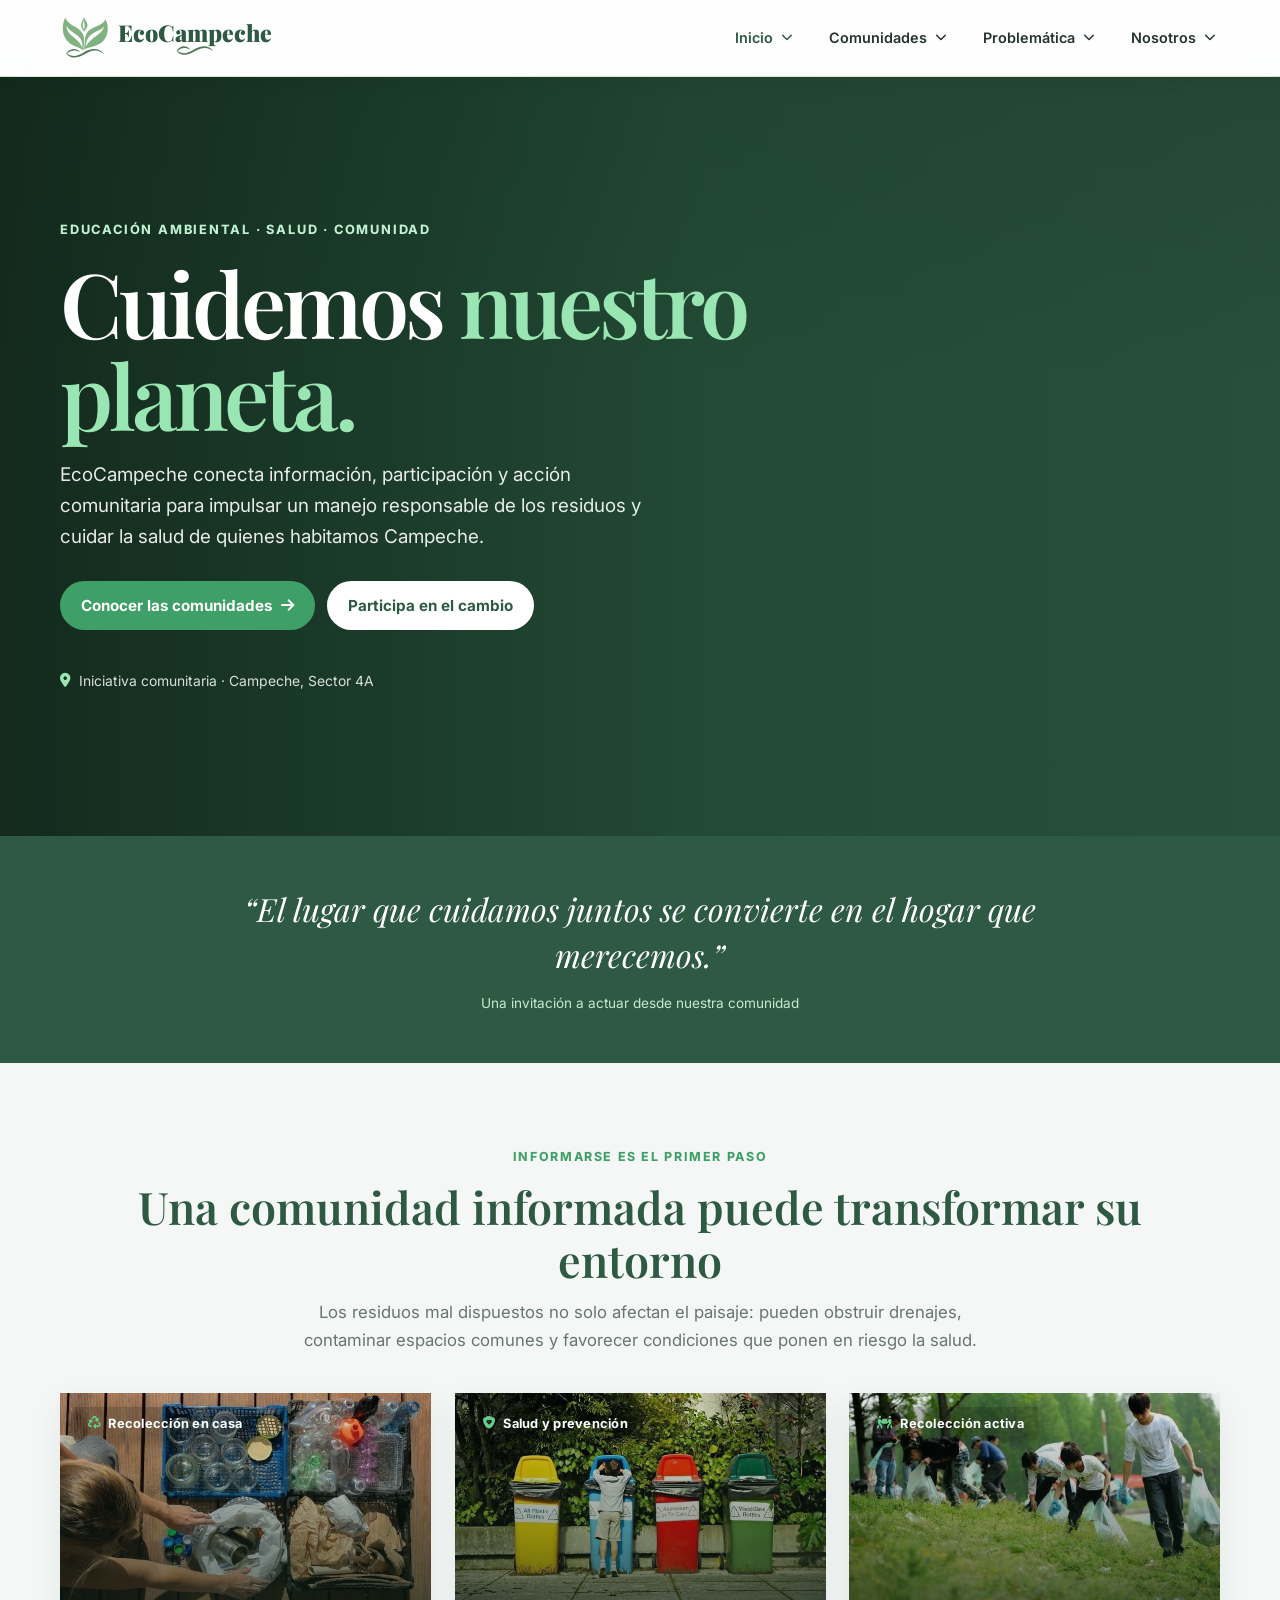
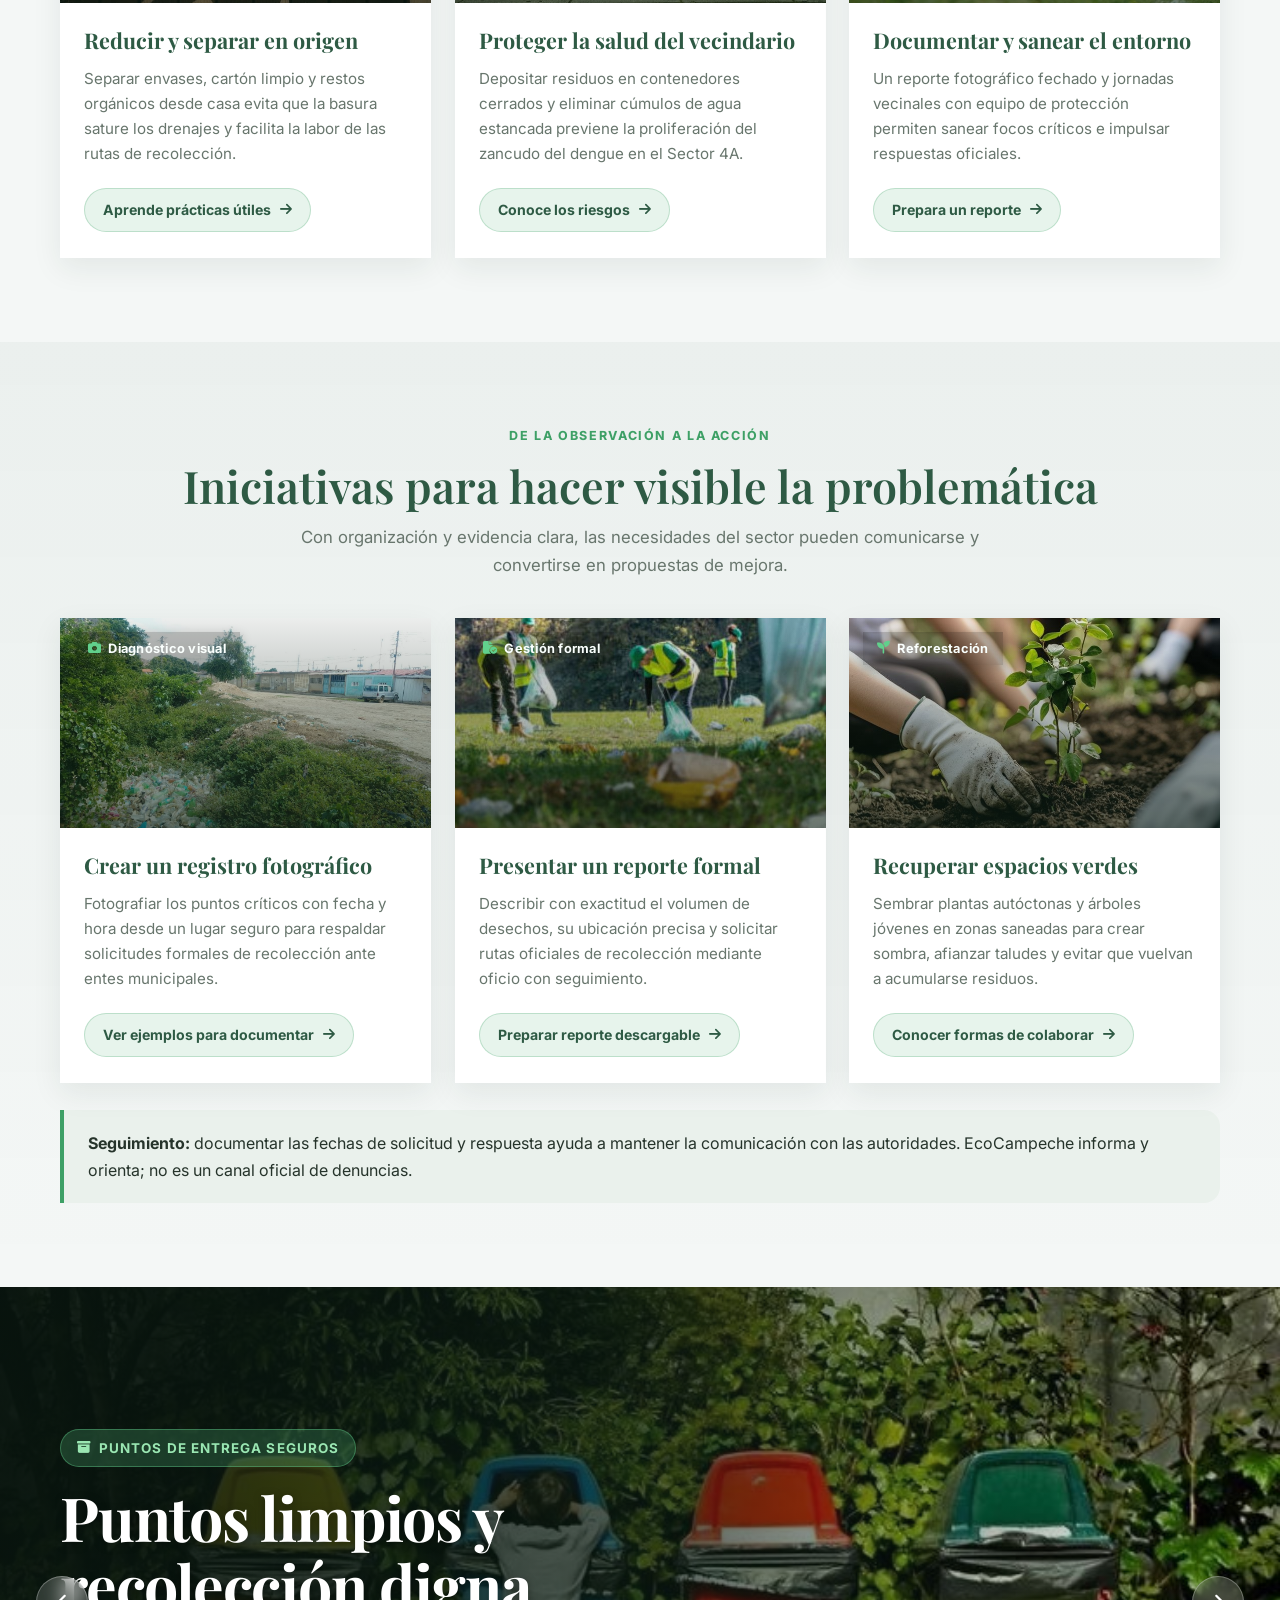
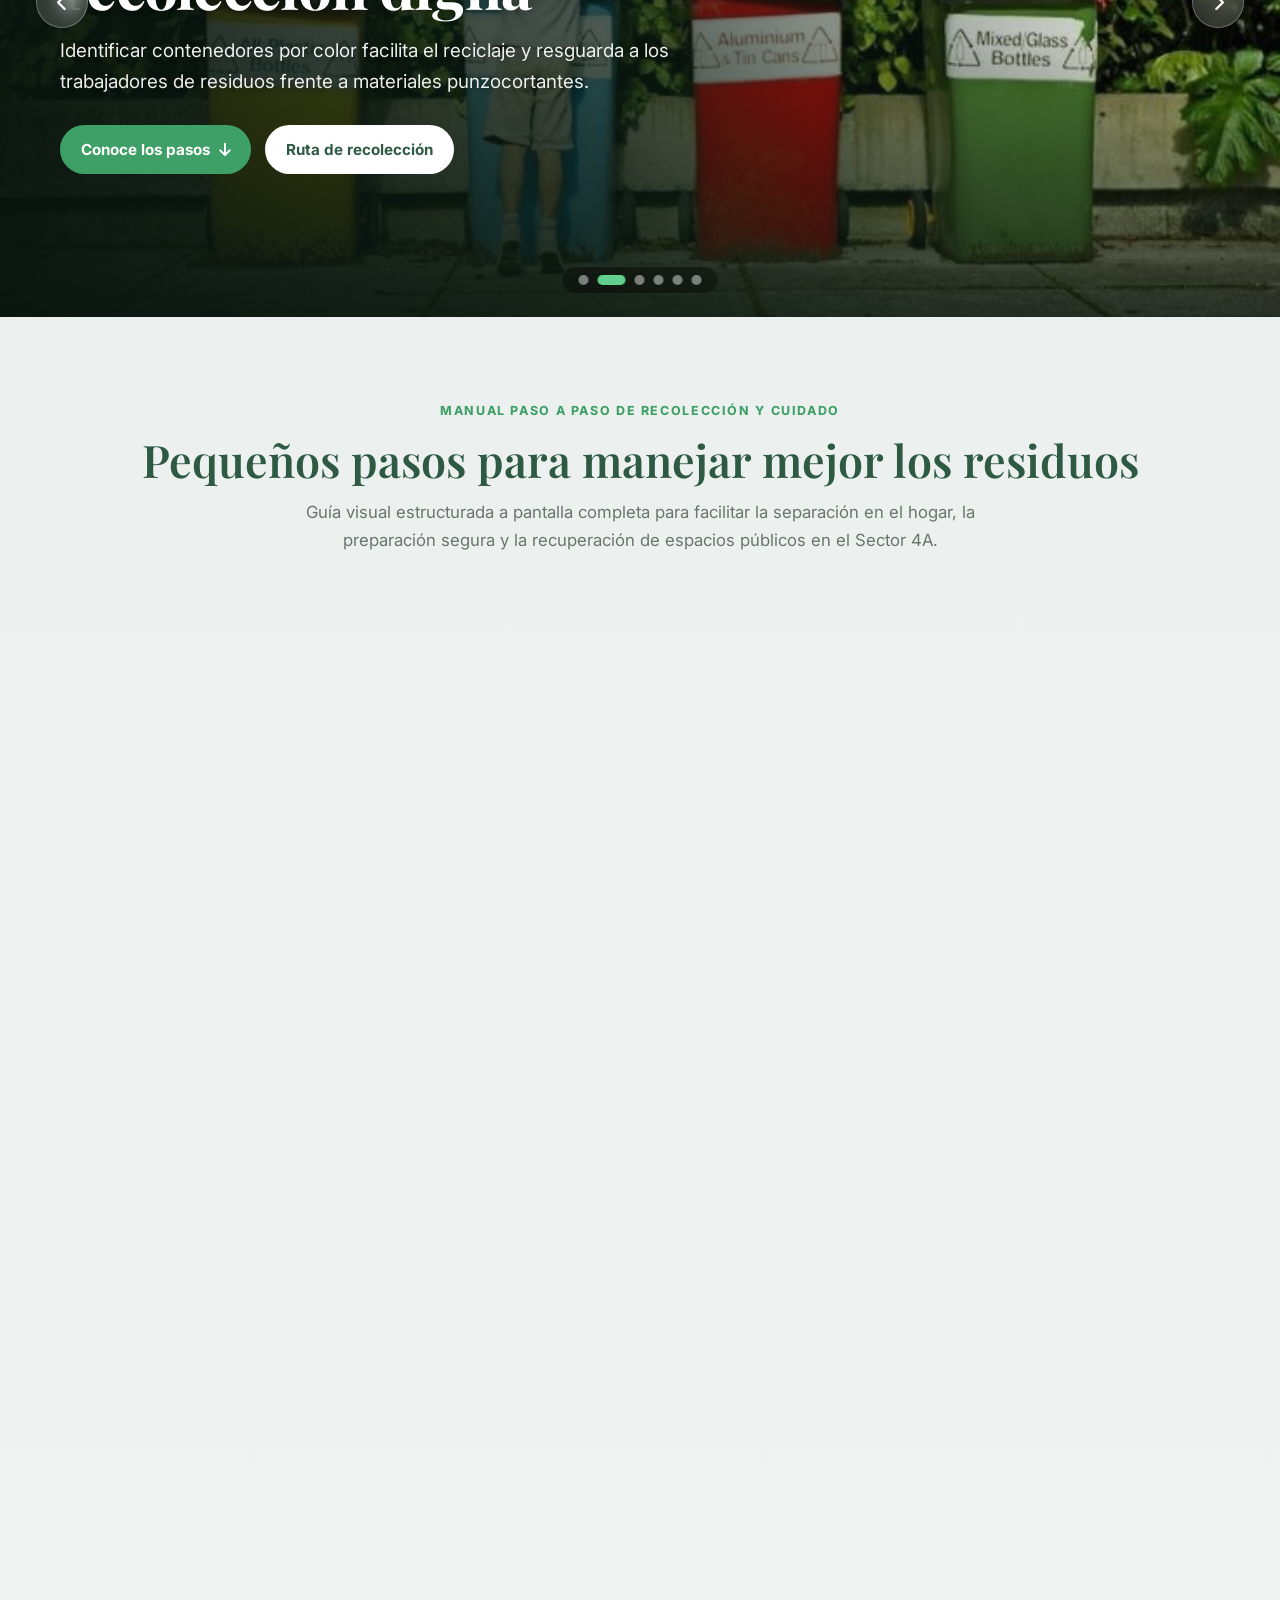
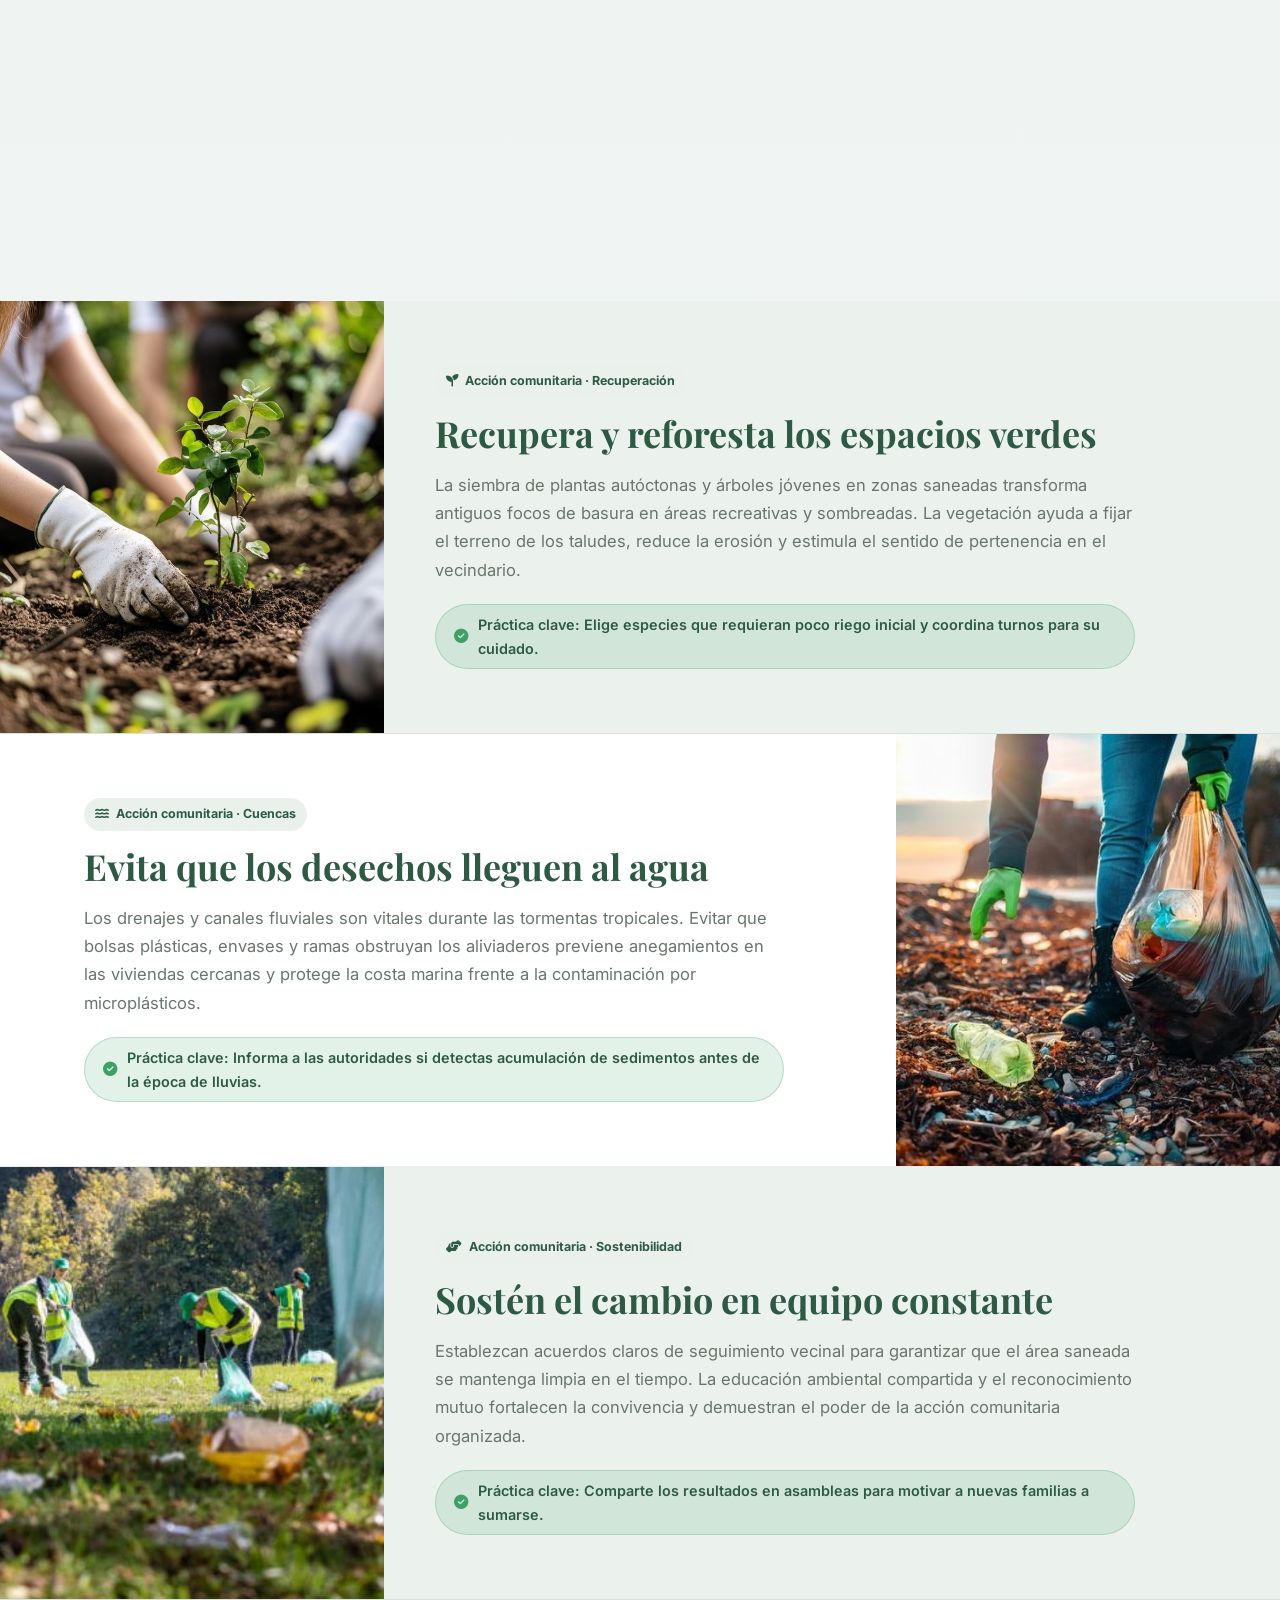
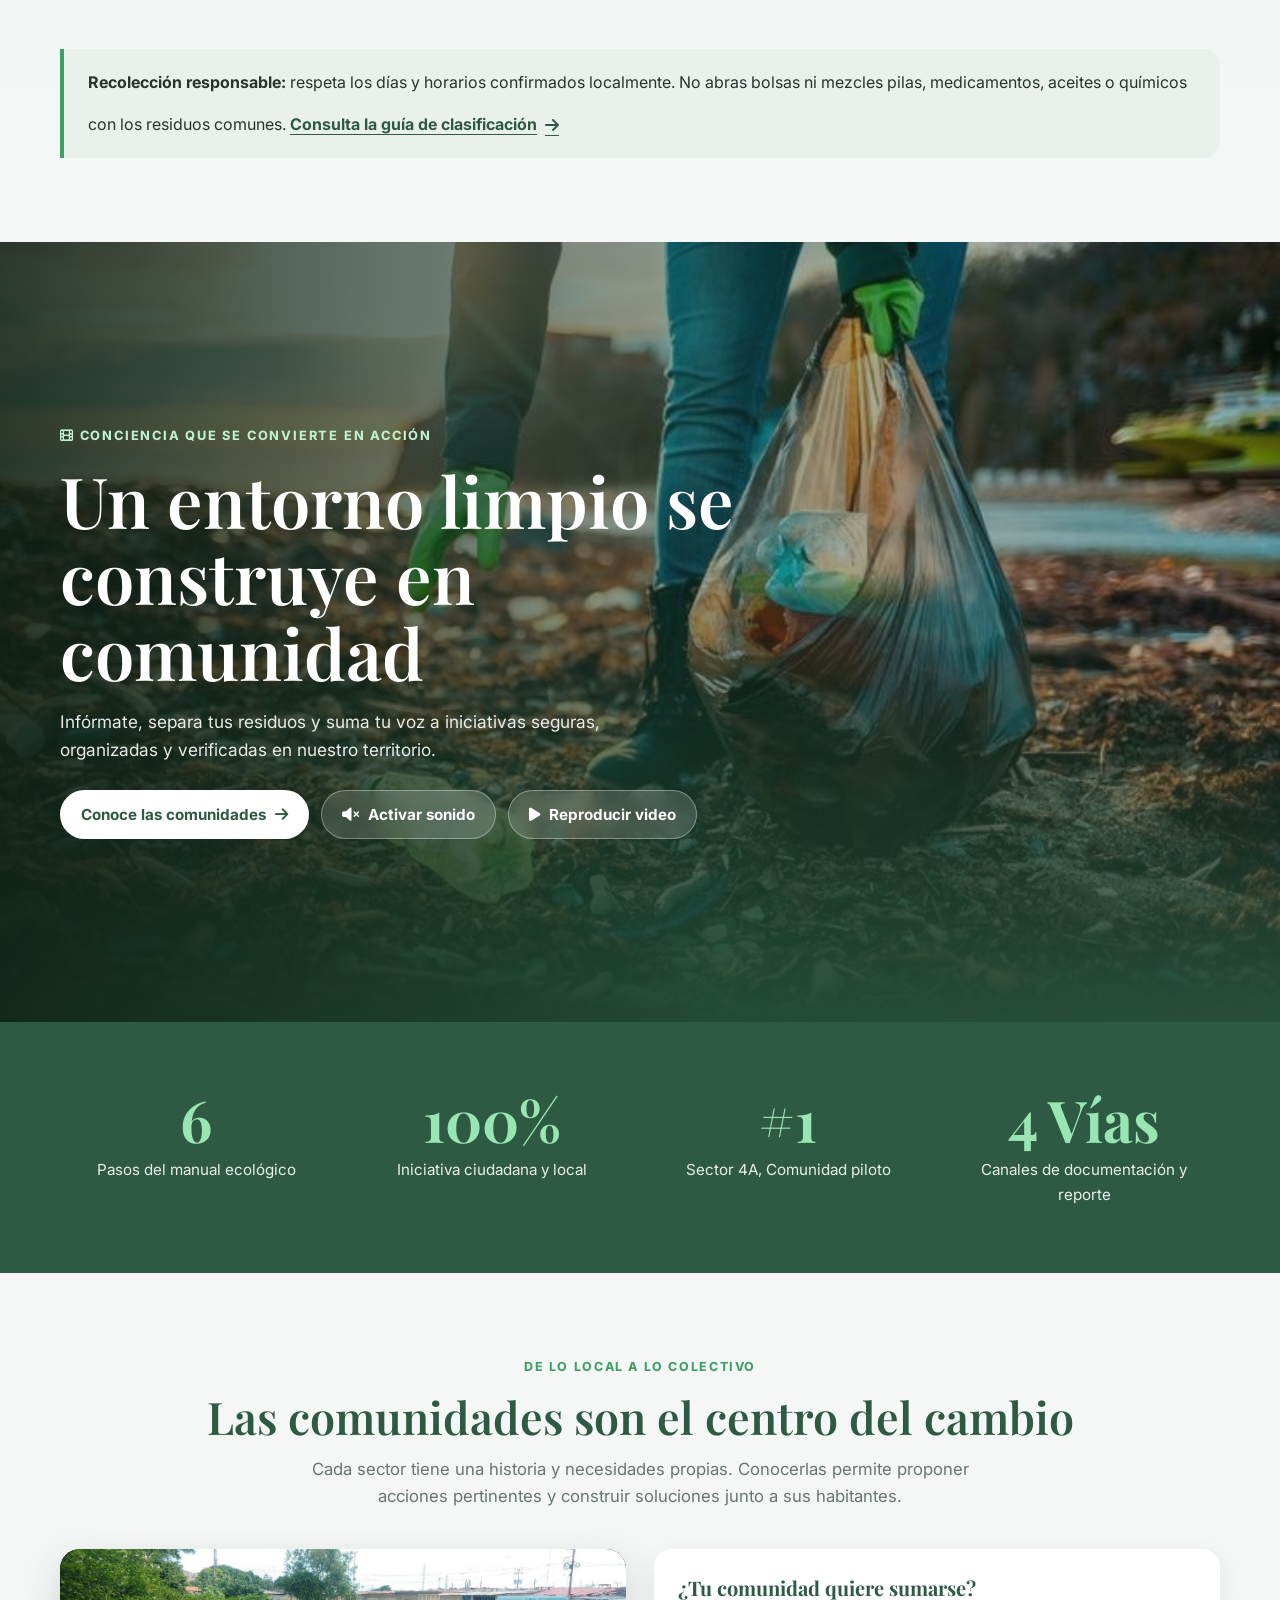
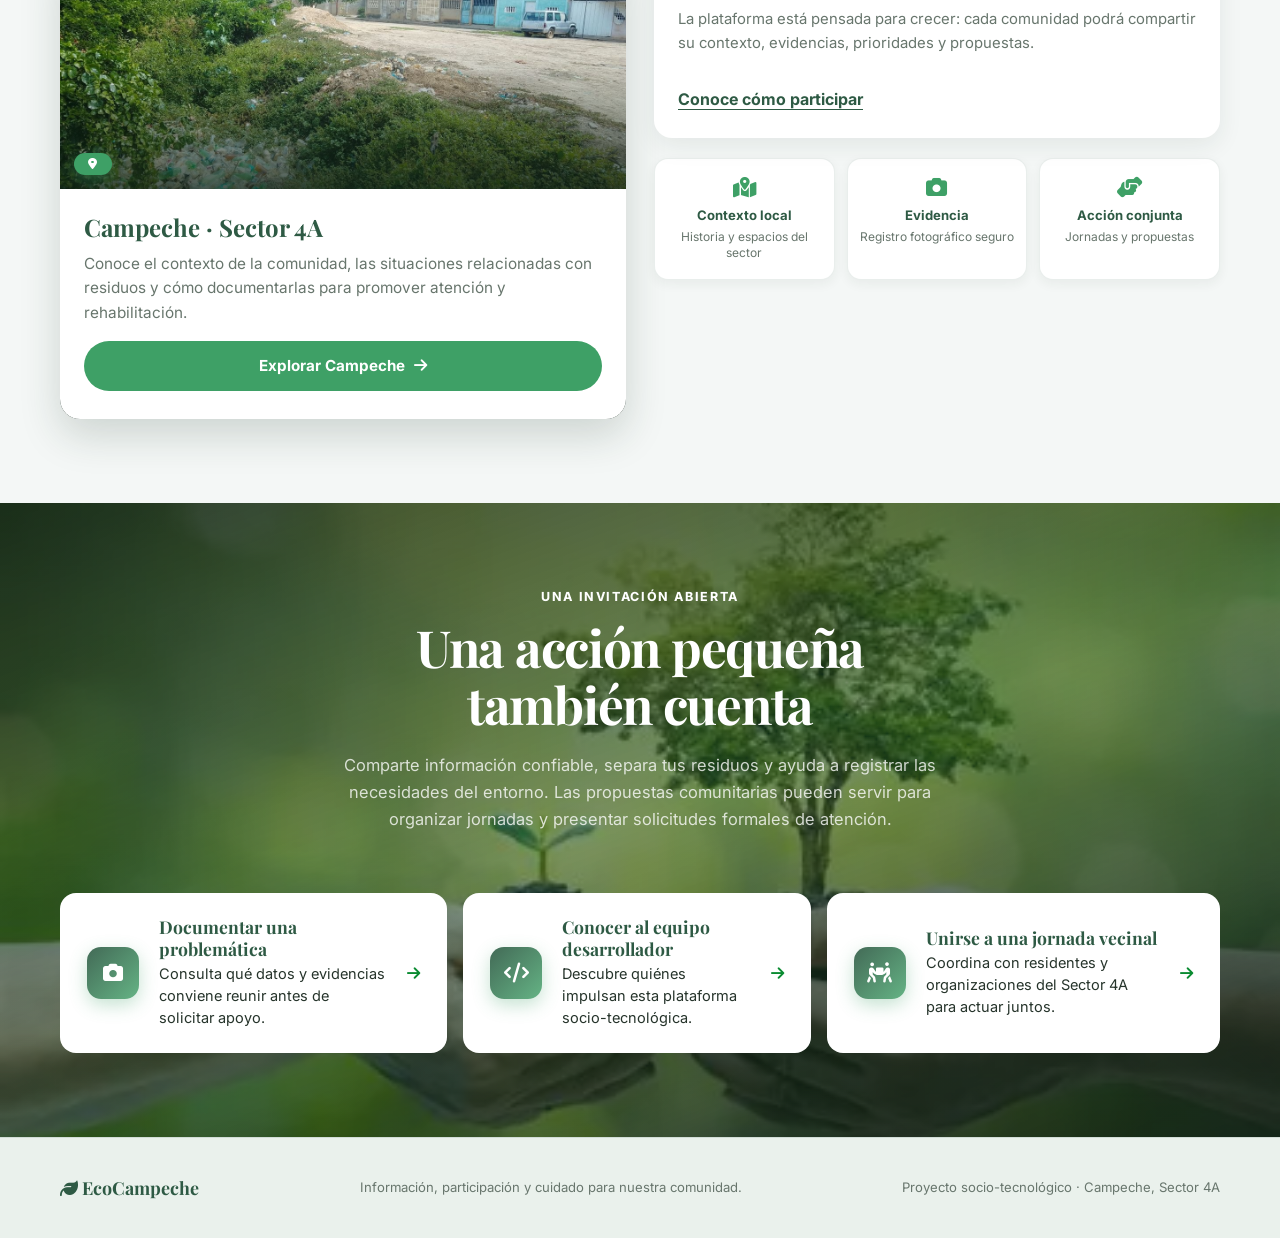
==== index.html @ 15e341aa "Add new stylesheet styles2.css for enhanced styling" ====
<!DOCTYPE html>
<html lang="es">
<head>
    <meta charset="UTF-8">
    <meta name="viewport" content="width=device-width, initial-scale=1.0">
    <meta name="description" content="EcoCampeche informa y moviliza a las comunidades para mejorar el manejo de residuos y proteger la salud pública.">
    <meta name="theme-color" content="#2E5A44">
    <title>EcoCampeche | Información para transformar</title>
    <link rel="icon" href="assets/Logo Fancy.svg" type="image/svg+xml">
    <link rel="preconnect" href="https://fonts.googleapis.com">
    <link rel="preconnect" href="https://fonts.gstatic.com" crossorigin>
    <link href="https://fonts.googleapis.com/css2?family=Inter:wght@300;400;500;600;700&family=Playfair+Display:wght@600;700&display=swap" rel="stylesheet">
    <link rel="stylesheet" href="https://cdnjs.cloudflare.com/ajax/libs/font-awesome/6.5.1/css/all.min.css">
    <link rel="stylesheet" href="styles.css">
    <script src="scripts.js" defer></script>
</head>
<body>

    
    <a class="enlace-saltar" href="#contenido">Saltar al contenido</a>
    <!-- ==================== SECCIÓN CABECERA ==================== -->
    <header class="cabecera">

        <div class="cabecera__contenedor">

            <a href="index.html" class="cabecera__logo"><img src="assets/campeche.svg" alt="" aria-hidden="true"><span>EcoCampeche</span></a>

            <nav class="navegacion" id="menu-principal" aria-label="Navegación principal">
                <ul class="navegacion__lista">
                    <!-- Menú Desplegable: Inicio -->
                    <li class="navegacion__grupo">
                        <details class="navegacion__desplegable activo">
                            <summary>
                                <span>Inicio</span>
                                <i class="fa-solid fa-chevron-down" aria-hidden="true"></i>
                            </summary>
                            <ul class="navegacion__submenu">
                                <li><a class="navegacion__enlace activo" href="index.html" aria-current="page"><i class="fa-solid fa-house" aria-hidden="true"></i> Portada y visión</a></li>
                                <li><a class="navegacion__enlace" href="index.html#proposito"><i class="fa-solid fa-bullseye" aria-hidden="true"></i> Propósito comunitario</a></li>
                                <li><a class="navegacion__enlace" href="index.html#iniciativas"><i class="fa-solid fa-hand-holding-heart" aria-hidden="true"></i> Iniciativas vecinales</a></li>
                                <li><a class="navegacion__enlace" href="index.html#carrusel-ecologia"><i class="fa-solid fa-images" aria-hidden="true"></i> Galería inmersiva</a></li>
                                <li><a class="navegacion__enlace" href="index.html#manual-recoleccion"><i class="fa-solid fa-list-check" aria-hidden="true"></i> Manual de recolección</a></li>
                                <li><a class="navegacion__enlace" href="index.html#video-comunitario"><i class="fa-solid fa-circle-play" aria-hidden="true"></i> Video de acción en comunidad</a></li>
                                <li><a class="navegacion__enlace" href="index.html#participa"><i class="fa-solid fa-users" aria-hidden="true"></i> Participa en el cambio</a></li>
                            </ul>
                        </details>
                    </li>

                    <!-- Menú Desplegable: Comunidades -->
                    <li class="navegacion__grupo">
                        <details class="navegacion__desplegable">
                            <summary>
                                <span>Comunidades</span>
                                <i class="fa-solid fa-chevron-down" aria-hidden="true"></i>
                            </summary>
                            <ul class="navegacion__submenu">
                                <li><a class="navegacion__enlace" href="comunidades.html"><i class="fa-solid fa-map-location-dot" aria-hidden="true"></i> Red de comunidades</a></li>
                                <li><a class="navegacion__enlace" href="campeche.html"><i class="fa-solid fa-location-dot" aria-hidden="true"></i> Campeche (Sector 4A)</a></li>
                                <li><a class="navegacion__enlace" href="campeche.html#ruta"><i class="fa-solid fa-route" aria-hidden="true"></i> Ruta comunitaria</a></li>
                                <li><a class="navegacion__enlace" href="campeche.html#titulo-galeria"><i class="fa-solid fa-camera-retro" aria-hidden="true"></i> Registro de evidencias</a></li>
                                <li><a class="navegacion__enlace" href="direcciones.html"><i class="fa-solid fa-compass" aria-hidden="true"></i> Ubicación y mapa</a></li>
                            </ul>
                        </details>
                    </li>

                    <!-- Menú Desplegable: Problemática -->
                    <li class="navegacion__grupo">
                        <details class="navegacion__desplegable">
                            <summary>
                                <span>Problemática</span>
                                <i class="fa-solid fa-chevron-down" aria-hidden="true"></i>
                            </summary>
                            <ul class="navegacion__submenu">
                                <li><a class="navegacion__enlace" href="problematica.html"><i class="fa-solid fa-triangle-exclamation" aria-hidden="true"></i> Diagnóstico general</a></li>
                                <li><a class="navegacion__enlace" href="problematica.html#prevencion"><i class="fa-solid fa-recycle" aria-hidden="true"></i> Clasificación de residuos</a></li>
                                <li><a class="navegacion__enlace" href="problematica.html#salud"><i class="fa-solid fa-heart-pulse" aria-hidden="true"></i> Salud y prevención</a></li>
                                <li><a class="navegacion__enlace" href="problematica.html#visibilizar"><i class="fa-solid fa-file-signature" aria-hidden="true"></i> Preparar un reporte</a></li>
                                <li><a class="navegacion__enlace" href="problematica.html#entes"><i class="fa-solid fa-building-columns" aria-hidden="true"></i> Entes competentes</a></li>
                            </ul>
                        </details>
                    </li>

                    <!-- Menú Desplegable: Desarrolladores / Nosotros -->
                    <li class="navegacion__grupo">
                        <details class="navegacion__desplegable">
                            <summary>
                                <span>Nosotros</span>
                                <i class="fa-solid fa-chevron-down" aria-hidden="true"></i>
                            </summary>
                            <ul class="navegacion__submenu">
                                <li><a class="navegacion__enlace" href="nosotros.html"><i class="fa-solid fa-laptop-code" aria-hidden="true"></i> Desarrolladores</a></li>
                                <li><a class="navegacion__enlace" href="nosotros.html#metas"><i class="fa-solid fa-bullseye" aria-hidden="true"></i> Propósito del proyecto</a></li>
                                <li><a class="navegacion__enlace" href="contacto.html"><i class="fa-solid fa-envelope" aria-hidden="true"></i> Contacto y colaboración</a></li>
                            </ul>
                        </details>
                    </li>
                </ul>
            </nav>
            <button class="cabecera__alternar" id="alternar-menu" type="button" aria-label="Abrir menú" aria-expanded="false" aria-controls="menu-principal">
                <i class="fa-solid fa-bars" aria-hidden="true"></i>
            </button>
        </div>
    </header>

    <main id="contenido">


        <!-- ==================== SECCIÓN INICIO ==================== -->



        <section class="portada" aria-labelledby="titulo-portada">

            <video class="portada__video" autoplay muted loop playsinline aria-hidden="true">
                <source src="videos/Video Hero.mp4" type="video/mp4">
            </video>

            <div class="portada__capa" aria-hidden="true"></div>

            <div class="contenedor">
                <div class="portada__contenido">
                    <p class="portada__antetitulo">Educación ambiental · Salud · Comunidad</p>
                    <h1 class="portada__titulo" id="titulo-portada">Cuidemos <span>nuestro planeta.</span></h1>
                    <p class="portada__subtitulo">EcoCampeche conecta información, participación y acción comunitaria para impulsar un manejo responsable de los residuos y cuidar la salud de quienes habitamos Campeche.</p>
                    <div class="portada__acciones">
                        <a class="boton boton--principal" href="comunidades.html">Conocer las comunidades <i class="fa-solid fa-arrow-right" aria-hidden="true"></i></a>
                        <a class="boton boton--claro" href="#participa">Participa en el cambio</a>
                    </div>
                    <p class="portada__nota"><i class="fa-solid fa-location-dot" aria-hidden="true"></i> Iniciativa comunitaria · Campeche, Sector 4A</p>
                </div>

            </div>
        </section>

        <!-- ==================== SECCIÓN REFLEXIVA ==================== -->
        <section class="reflexion" aria-label="Reflexión">
            <div class="contenedor">
                <blockquote class="reflexion__frase">
                    “El lugar que cuidamos juntos se convierte en el hogar que merecemos.”
                    <cite class="reflexion__atribucion">Una invitación a actuar desde nuestra comunidad</cite>
                </blockquote>
            </div>
        </section>

        <!-- ==================== SECCIÓN INFORMACIÓN ==================== -->
        <section class="seccion" id="proposito" aria-labelledby="titulo-proposito" data-animar="deslizar-arriba">
            <div class="contenedor">
                <p class="antetitulo">Informarse es el primer paso</p>
                <h2 class="seccion__titulo" id="titulo-proposito">Una comunidad informada puede transformar su entorno</h2>
                <p class="seccion__subtitulo">Los residuos mal dispuestos no solo afectan el paisaje: pueden obstruir drenajes, contaminar espacios comunes y favorecer condiciones que ponen en riesgo la salud.</p>

                <div class="rejilla rejilla--3-columnas">
                    <!-- Tarjeta Ecológica 1: Separación y Recolección en Casa -->
                    <article class="tarjeta-ecologica" data-animar="deslizar-arriba">
                        <div class="tarjeta-ecologica__multimedia">
                            <img class="tarjeta-ecologica__foto" src="assets/ecologia/photo_1_2026-11-04_13-33-26.jpg" alt="Persona clasificando botellas, latas y residuos en recipientes limpios" loading="lazy">
                            <div class="tarjeta-ecologica__degradado" aria-hidden="true"></div>
                            <span class="tarjeta-ecologica__etiqueta"><i class="fa-solid fa-recycle" aria-hidden="true"></i> Recolección en casa</span>
                        </div>
                        <div class="tarjeta-ecologica__contenido">
                            <h3 class="tarjeta-ecologica__titulo">Reducir y separar en origen</h3>
                            <p class="tarjeta-ecologica__texto">Separar envases, cartón limpio y restos orgánicos desde casa evita que la basura sature los drenajes y facilita la labor de las rutas de recolección.</p>
                            <a class="tarjeta-ecologica__enlace" href="problematica.html#prevencion"><span>Aprende prácticas útiles</span> <i class="fa-solid fa-arrow-right" aria-hidden="true"></i></a>
                        </div>
                    </article>

                    <!-- Tarjeta Ecológica 2: Salud y Puntos Limpios -->
                    <article class="tarjeta-ecologica" data-animar="deslizar-arriba">
                        <div class="tarjeta-ecologica__multimedia">
                            <img class="tarjeta-ecologica__foto" src="assets/ecologia/photo_5_2026-11-04_13-33-26.jpg" alt="Contenedores ecológicos identificados por colores para recolección organizada" loading="lazy">
                            <div class="tarjeta-ecologica__degradado" aria-hidden="true"></div>
                            <span class="tarjeta-ecologica__etiqueta"><i class="fa-solid fa-shield-heart" aria-hidden="true"></i> Salud y prevención</span>
                        </div>
                        <div class="tarjeta-ecologica__contenido">
                            <h3 class="tarjeta-ecologica__titulo">Proteger la salud del vecindario</h3>
                            <p class="tarjeta-ecologica__texto">Depositar residuos en contenedores cerrados y eliminar cúmulos de agua estancada previene la proliferación del zancudo del dengue en el Sector 4A.</p>
                            <a class="tarjeta-ecologica__enlace" href="problematica.html#salud"><span>Conoce los riesgos</span> <i class="fa-solid fa-arrow-right" aria-hidden="true"></i></a>
                        </div>
                    </article>

                    <!-- Tarjeta Ecológica 3: Recolección y Acción Comunitaria -->
                    <article class="tarjeta-ecologica" data-animar="deslizar-arriba">
                        <div class="tarjeta-ecologica__multimedia">
                            <img class="tarjeta-ecologica__foto" src="assets/ecologia/photo_4_2026-11-04_13-33-26.jpg" alt="Voluntarios con bolsas resistentes en jornada comunitaria de recolección de basura" loading="lazy">
                            <div class="tarjeta-ecologica__degradado" aria-hidden="true"></div>
                            <span class="tarjeta-ecologica__etiqueta"><i class="fa-solid fa-people-carry-box" aria-hidden="true"></i> Recolección activa</span>
                        </div>
                        <div class="tarjeta-ecologica__contenido">
                            <h3 class="tarjeta-ecologica__titulo">Documentar y sanear el entorno</h3>
                            <p class="tarjeta-ecologica__texto">Un reporte fotográfico fechado y jornadas vecinales con equipo de protección permiten sanear focos críticos e impulsar respuestas oficiales.</p>
                            <a class="tarjeta-ecologica__enlace" href="problematica.html#visibilizar"><span>Prepara un reporte</span> <i class="fa-solid fa-arrow-right" aria-hidden="true"></i></a>
                        </div>
                    </article>
                </div>
            </div>
        </section>

        <!-- ==================== SECCIÓN INICIATIVAS ==================== -->
        <section class="seccion seccion--suave" id="iniciativas" aria-labelledby="titulo-iniciativas" data-animar="deslizar-arriba">
            <div class="contenedor">
                <p class="antetitulo">De la observación a la acción</p>
                <h2 class="seccion__titulo" id="titulo-iniciativas">Iniciativas para hacer visible la problemática</h2>
                <p class="seccion__subtitulo">Con organización y evidencia clara, las necesidades del sector pueden comunicarse y convertirse en propuestas de mejora.</p>

                <div class="rejilla rejilla--3-columnas">
                    <!-- Iniciativa 1: Diagnóstico Visual -->
                    <article class="tarjeta-ecologica" data-animar="deslizar-arriba">
                        <div class="tarjeta-ecologica__multimedia">
                            <img class="tarjeta-ecologica__foto" src="assets/photo_3_2026-11-03_22-52-02.jpg" alt="Acumulación de residuos en terreno abierto para diagnóstico comunitario en Campeche" loading="lazy">
                            <div class="tarjeta-ecologica__degradado" aria-hidden="true"></div>
                            <span class="tarjeta-ecologica__etiqueta"><i class="fa-solid fa-camera" aria-hidden="true"></i> Diagnóstico visual</span>
                        </div>
                        <div class="tarjeta-ecologica__contenido">
                            <h3 class="tarjeta-ecologica__titulo">Crear un registro fotográfico</h3>
                            <p class="tarjeta-ecologica__texto">Fotografiar los puntos críticos con fecha y hora desde un lugar seguro para respaldar solicitudes formales de recolección ante entes municipales.</p>
                            <a class="tarjeta-ecologica__enlace" href="campeche.html#titulo-galeria"><span>Ver ejemplos para documentar</span> <i class="fa-solid fa-arrow-right" aria-hidden="true"></i></a>
                        </div>
                    </article>

                    <!-- Iniciativa 2: Gestión y Reporte -->
                    <article class="tarjeta-ecologica" data-animar="deslizar-arriba">
                        <div class="tarjeta-ecologica__multimedia">
                            <img class="tarjeta-ecologica__foto" src="assets/ecologia/photo_6_2026-11-04_13-33-26.jpg" alt="Equipo vecinal coordinando el retiro seguro de residuos acumulados" loading="lazy">
                            <div class="tarjeta-ecologica__degradado" aria-hidden="true"></div>
                            <span class="tarjeta-ecologica__etiqueta"><i class="fa-solid fa-file-circle-check" aria-hidden="true"></i> Gestión formal</span>
                        </div>
                        <div class="tarjeta-ecologica__contenido">
                            <h3 class="tarjeta-ecologica__titulo">Presentar un reporte formal</h3>
                            <p class="tarjeta-ecologica__texto">Describir con exactitud el volumen de desechos, su ubicación precisa y solicitar rutas oficiales de recolección mediante oficio con seguimiento.</p>
                            <a class="tarjeta-ecologica__enlace" href="problematica.html#visibilizar"><span>Preparar reporte descargable</span> <i class="fa-solid fa-arrow-right" aria-hidden="true"></i></a>
                        </div>
                    </article>

                    <!-- Iniciativa 3: Reforestación y Espacios Verdes -->
                    <article class="tarjeta-ecologica" data-animar="deslizar-arriba">
                        <div class="tarjeta-ecologica__multimedia">
                            <img class="tarjeta-ecologica__foto" src="assets/ecologia/photo_2_2026-11-04_13-33-26.jpg" alt="Persona plantando un árbol joven en una zona comunitaria recuperada" loading="lazy">
                            <div class="tarjeta-ecologica__degradado" aria-hidden="true"></div>
                            <span class="tarjeta-ecologica__etiqueta"><i class="fa-solid fa-seedling" aria-hidden="true"></i> Reforestación</span>
                        </div>
                        <div class="tarjeta-ecologica__contenido">
                            <h3 class="tarjeta-ecologica__titulo">Recuperar espacios verdes</h3>
                            <p class="tarjeta-ecologica__texto">Sembrar plantas autóctonas y árboles jóvenes en zonas saneadas para crear sombra, afianzar taludes y evitar que vuelvan a acumularse residuos.</p>
                            <a class="tarjeta-ecologica__enlace" href="contacto.html"><span>Conocer formas de colaborar</span> <i class="fa-solid fa-arrow-right" aria-hidden="true"></i></a>
                        </div>
                    </article>
                </div>

                <div class="aviso">
                    <p><strong>Seguimiento:</strong> documentar las fechas de solicitud y respuesta ayuda a mantener la comunicación con las autoridades. EcoCampeche informa y orienta; no es un canal oficial de denuncias.</p>
                </div>
            </div>
        </section>

        <!-- ==================== CARRUSEL A PANTALLA SUMERGIDA: ECOLOGÍA (COMPLETO, SIN VIDRIO) ==================== -->
        <section class="carrusel-sumergido" id="carrusel-ecologia" aria-label="Galería inmersiva de acción ambiental">
            <div class="carrusel-sumergido__pista">
                <!-- Diapositiva 1 -->
                <div class="carrusel-sumergido__diapositiva activa">
                    <img class="carrusel-sumergido__fondo" src="assets/ecologia/photo_1_2026-11-04_13-33-26.jpg" alt="Separación ordenada de envases y reciclables" loading="lazy">
                    <div class="carrusel-sumergido__capa" aria-hidden="true"></div>
                    <div class="contenedor carrusel-sumergido__contenido">
                        <div class="carrusel-sumergido__bloque">
                            <span class="carrusel-sumergido__pildora"><i class="fa-solid fa-leaf" aria-hidden="true"></i> Conciencia en el hogar</span>
                            <h2 class="carrusel-sumergido__titulo">Transformar residuos en recursos</h2>
                            <p class="carrusel-sumergido__descripcion">La separación inicial en origen reduce hasta un 60% la sobrecarga en colectores y preserva la salubridad de los espacios públicos en Campeche.</p>
                            <div class="carrusel-sumergido__acciones">
                                <a class="boton boton--principal" href="#manual-recoleccion">Ver manual paso a paso <i class="fa-solid fa-arrow-down" aria-hidden="true"></i></a>
                                <a class="boton boton--claro" href="problematica.html#prevencion">Guía de clasificación</a>
                            </div>
                        </div>
                    </div>
                </div>

                <!-- Diapositiva 2 -->
                <div class="carrusel-sumergido__diapositiva">
                    <img class="carrusel-sumergido__fondo" src="assets/ecologia/photo_5_2026-11-04_13-33-26.jpg" alt="Puntos limpios identificados por colores" loading="lazy">
                    <div class="carrusel-sumergido__capa" aria-hidden="true"></div>
                    <div class="contenedor carrusel-sumergido__contenido">
                        <div class="carrusel-sumergido__bloque">
                            <span class="carrusel-sumergido__pildora"><i class="fa-solid fa-box-archive" aria-hidden="true"></i> Puntos de entrega seguros</span>
                            <h2 class="carrusel-sumergido__titulo">Puntos limpios y recolección digna</h2>
                            <p class="carrusel-sumergido__descripcion">Identificar contenedores por color facilita el reciclaje y resguarda a los trabajadores de residuos frente a materiales punzocortantes.</p>
                            <div class="carrusel-sumergido__acciones">
                                <a class="boton boton--principal" href="#manual-recoleccion">Conoce los pasos <i class="fa-solid fa-arrow-down" aria-hidden="true"></i></a>
                                <a class="boton boton--claro" href="campeche.html#ruta">Ruta de recolección</a>
                            </div>
                        </div>
                    </div>
                </div>

                <!-- Diapositiva 3 -->
                <div class="carrusel-sumergido__diapositiva">
                    <img class="carrusel-sumergido__fondo" src="assets/ecologia/photo_4_2026-11-04_13-33-26.jpg" alt="Jornadas de limpieza comunitaria en equipo" loading="lazy">
                    <div class="carrusel-sumergido__capa" aria-hidden="true"></div>
                    <div class="contenedor carrusel-sumergido__contenido">
                        <div class="carrusel-sumergido__bloque">
                            <span class="carrusel-sumergido__pildora"><i class="fa-solid fa-people-carry-box" aria-hidden="true"></i> Acción colectiva</span>
                            <h2 class="carrusel-sumergido__titulo">Jornadas vecinales coordinadas</h2>
                            <p class="carrusel-sumergido__descripcion">Equipados con guantes y calzado seguro, los residentes del Sector 4A demuestran que la organización comunitaria recupera calles y plazas.</p>
                            <div class="carrusel-sumergido__acciones">
                                <a class="boton boton--principal" href="contacto.html">Unirme a una jornada <i class="fa-solid fa-arrow-right" aria-hidden="true"></i></a>
                                <a class="boton boton--claro" href="#video-comunitario">Ver video en acción</a>
                            </div>
                        </div>
                    </div>
                </div>

                <!-- Diapositiva 4 -->
                <div class="carrusel-sumergido__diapositiva">
                    <img class="carrusel-sumergido__fondo" src="assets/ecologia/photo_2_2026-11-04_13-33-26.jpg" alt="Reforestación y siembra comunitaria" loading="lazy">
                    <div class="carrusel-sumergido__capa" aria-hidden="true"></div>
                    <div class="contenedor carrusel-sumergido__contenido">
                        <div class="carrusel-sumergido__bloque">
                            <span class="carrusel-sumergido__pildora"><i class="fa-solid fa-seedling" aria-hidden="true"></i> Reforestación barrial</span>
                            <h2 class="carrusel-sumergido__titulo">Sembrando futuro en áreas rescatadas</h2>
                            <p class="carrusel-sumergido__descripcion">Sustituir antiguos botaderos con plantas autóctonas consolida el cambio, protege el suelo y crea pulmones verdes para la comunidad.</p>
                            <div class="carrusel-sumergido__acciones">
                                <a class="boton boton--principal" href="comunidades.html">Explorar comunidades <i class="fa-solid fa-arrow-right" aria-hidden="true"></i></a>
                            </div>
                        </div>
                    </div>
                </div>

                <!-- Diapositiva 5 -->
                <div class="carrusel-sumergido__diapositiva">
                    <img class="carrusel-sumergido__fondo" src="assets/ecologia/photo_3_2026-11-04_13-33-26.jpg" alt="Protección de cuencas de agua y playas" loading="lazy">
                    <div class="carrusel-sumergido__capa" aria-hidden="true"></div>
                    <div class="contenedor carrusel-sumergido__contenido">
                        <div class="carrusel-sumergido__bloque">
                            <span class="carrusel-sumergido__pildora"><i class="fa-solid fa-water" aria-hidden="true"></i> Protección hídrica</span>
                            <h2 class="carrusel-sumergido__titulo">Protegiendo nuestros drenajes y costas</h2>
                            <p class="carrusel-sumergido__descripcion">Evitar que los plásticos alcancen los canales fluviales previene anegamientos en época de lluvias y protege los ecosistemas marinos del golfo de Cariaco.</p>
                            <div class="carrusel-sumergido__acciones">
                                <a class="boton boton--principal" href="problematica.html#salud">Salud y prevención <i class="fa-solid fa-arrow-right" aria-hidden="true"></i></a>
                            </div>
                        </div>
                    </div>
                </div>

                <!-- Diapositiva 6 -->
                <div class="carrusel-sumergido__diapositiva">
                    <img class="carrusel-sumergido__fondo" src="assets/ecologia/photo_6_2026-11-04_13-33-26.jpg" alt="Equipo vecinal sosteniendo el cambio" loading="lazy">
                    <div class="carrusel-sumergido__capa" aria-hidden="true"></div>
                    <div class="contenedor carrusel-sumergido__contenido">
                        <div class="carrusel-sumergido__bloque">
                            <span class="carrusel-sumergido__pildora"><i class="fa-solid fa-handshake-angle" aria-hidden="true"></i> Sostenibilidad</span>
                            <h2 class="carrusel-sumergido__titulo">Constancia que genera bienestar duradero</h2>
                            <p class="carrusel-sumergido__descripcion">La participación continua de jóvenes, familias y líderes vecinales es la clave para un Campeche limpio, saludable y resiliente.</p>
                            <div class="carrusel-sumergido__acciones">
                                <a class="boton boton--principal" href="contacto.html">Participa en la red <i class="fa-solid fa-arrow-right" aria-hidden="true"></i></a>
                            </div>
                        </div>
                    </div>
                </div>
            </div>

            <!-- Controles de navegación -->
            <button class="carrusel-sumergido__control carrusel-sumergido__control--anterior" type="button" aria-label="Diapositiva anterior">
                <i class="fa-solid fa-chevron-left" aria-hidden="true"></i>
            </button>
            <button class="carrusel-sumergido__control carrusel-sumergido__control--siguiente" type="button" aria-label="Diapositiva siguiente">
                <i class="fa-solid fa-chevron-right" aria-hidden="true"></i>
            </button>

            <!-- Indicadores inferiores -->
            <div class="carrusel-sumergido__indicadores" aria-label="Selector de diapositivas"></div>
        </section>

        <!-- ==================== SECCIÓN MANUAL DE RECOLECCIÓN HORIZONTAL ==================== -->
        <section class="seccion seccion--suave" id="manual-recoleccion" aria-labelledby="titulo-manual" style="padding-left: 0; padding-right: 0;">
            <div class="contenedor seccion-manual__encabezado">
                <p class="antetitulo">Manual paso a paso de recolección y cuidado</p>
                <h2 class="seccion__titulo" id="titulo-manual">Pequeños pasos para manejar mejor los residuos</h2>
                <p class="seccion__subtitulo">Guía visual estructurada a pantalla completa para facilitar la separación en el hogar, la preparación segura y la recuperación de espacios públicos en el Sector 4A.</p>
            </div>

            <div class="pasos-secciones-pantalla">
                <!-- Paso 1 (Contenido izquierda 70%, Foto derecha 30%) -->
                <article class="paso-seccion-pantalla" data-animar="deslizar-arriba">
                    <div class="paso-seccion-pantalla__contenido">
                        <div class="paso-seccion-pantalla__interior">
                            <span class="etiqueta"><i class="fa-solid fa-layer-group" aria-hidden="true"></i> Paso 1 · Separar</span>
                            <h3 class="paso-seccion-pantalla__titulo">Clasifica desde tu hogar</h3>
                            <p class="paso-seccion-pantalla__texto">Mantén recipientes separados para los restos orgánicos de alimentos, los materiales reciclables limpios y secos (plásticos, latas, vidrio, cartón) y los residuos que requieren manejo especial. Separar en el hogar evita que más del 60% de los desechos contamine espacios comunes y drenajes.</p>
                            <div class="paso-seccion-pantalla__detalle">
                                <span class="paso-seccion-pantalla__consejo"><i class="fa-solid fa-circle-check" aria-hidden="true"></i> Práctica clave: Utiliza bolsas o cubetas identificadas para facilitar la colaboración de toda la familia.</span>
                            </div>
                        </div>
                    </div>
                    <div class="paso-seccion-pantalla__multimedia">
                        <img class="paso-seccion-pantalla__foto" src="assets/ecologia/photo_1_2026-11-04_13-33-26.jpg" alt="Persona separando envases, latas, papel y otros materiales en recipientes distintos" loading="lazy">
                    </div>
                </article>

                <!-- Paso 2 (Foto izquierda 30%, Contenido derecha 70% por flex-direction invertido) -->
                <article class="paso-seccion-pantalla" data-animar="deslizar-arriba">
                    <div class="paso-seccion-pantalla__contenido">
                        <div class="paso-seccion-pantalla__interior">
                            <span class="etiqueta"><i class="fa-solid fa-shield-halved" aria-hidden="true"></i> Paso 2 · Preparar</span>
                            <h3 class="paso-seccion-pantalla__titulo">Entrega limpio, seco y seguro</h3>
                            <p class="paso-seccion-pantalla__texto">Escurre y enjuaga los envases para evitar malos olores y no atraer roedores o mosquitos. Pliega las cajas de cartón para reducir el volumen y resguarda vidrios o latas con bordes filosos dentro de cajas protectoras para proteger a los recolectores de cortes e infecciones.</p>
                            <div class="paso-seccion-pantalla__detalle">
                                <span class="paso-seccion-pantalla__consejo"><i class="fa-solid fa-circle-check" aria-hidden="true"></i> Práctica clave: Deposita los residuos únicamente en los puntos autorizados y en los horarios asignados.</span>
                            </div>
                        </div>
                    </div>
                    <div class="paso-seccion-pantalla__multimedia">
                        <img class="paso-seccion-pantalla__foto" src="assets/ecologia/photo_5_2026-11-04_13-33-26.jpg" alt="Estación con recipientes de distintos colores para separar residuos" loading="lazy">
                    </div>
                </article>

                <!-- Paso 3 (Contenido izquierda 70%, Foto derecha 30%) -->
                <article class="paso-seccion-pantalla" data-animar="deslizar-arriba">
                    <div class="paso-seccion-pantalla__contenido">
                        <div class="paso-seccion-pantalla__interior">
                            <span class="etiqueta"><i class="fa-solid fa-people-roof" aria-hidden="true"></i> Paso 3 · Cuidar</span>
                            <h3 class="paso-seccion-pantalla__titulo">Organiza jornadas vecinales seguras</h3>
                            <p class="paso-seccion-pantalla__texto">Coordina con el consejo comunal y vecinos del sector, define un perímetro claro y usa guantes resistentes y calzado cerrado. No toques residuos hospitalarios, químicos o cables caídos, y jamás desciendas al interior de canales profundos sin asistencia autorizada.</p>
                            <div class="paso-seccion-pantalla__detalle">
                                <span class="paso-seccion-pantalla__consejo"><i class="fa-solid fa-circle-check" aria-hidden="true"></i> Práctica clave: Establece un punto de hidratación y acopio seguro de las bolsas recolectadas.</span>
                            </div>
                        </div>
                    </div>
                    <div class="paso-seccion-pantalla__multimedia">
                        <img class="paso-seccion-pantalla__foto" src="assets/ecologia/photo_4_2026-11-04_13-33-26.jpg" alt="Grupo de personas recogiendo residuos con bolsas en un espacio verde" loading="lazy">
                    </div>
                </article>

                <!-- Paso 4 (Foto izquierda 30%, Contenido derecha 70%) -->
                <article class="paso-seccion-pantalla" data-animar="deslizar-arriba">
                    <div class="paso-seccion-pantalla__contenido">
                        <div class="paso-seccion-pantalla__interior">
                            <span class="etiqueta"><i class="fa-solid fa-seedling" aria-hidden="true"></i> Acción comunitaria · Recuperación</span>
                            <h3 class="paso-seccion-pantalla__titulo">Recupera y reforesta los espacios verdes</h3>
                            <p class="paso-seccion-pantalla__texto">La siembra de plantas autóctonas y árboles jóvenes en zonas saneadas transforma antiguos focos de basura en áreas recreativas y sombreadas. La vegetación ayuda a fijar el terreno de los taludes, reduce la erosión y estimula el sentido de pertenencia en el vecindario.</p>
                            <div class="paso-seccion-pantalla__detalle">
                                <span class="paso-seccion-pantalla__consejo"><i class="fa-solid fa-circle-check" aria-hidden="true"></i> Práctica clave: Elige especies que requieran poco riego inicial y coordina turnos para su cuidado.</span>
                            </div>
                        </div>
                    </div>
                    <div class="paso-seccion-pantalla__multimedia">
                        <img class="paso-seccion-pantalla__foto" src="assets/ecologia/photo_2_2026-11-04_13-33-26.jpg" alt="Persona plantando un árbol joven en tierra preparada" loading="lazy">
                    </div>
                </article>

                <!-- Paso 5 (Contenido izquierda 70%, Foto derecha 30%) -->
                <article class="paso-seccion-pantalla" data-animar="deslizar-arriba">
                    <div class="paso-seccion-pantalla__contenido">
                        <div class="paso-seccion-pantalla__interior">
                            <span class="etiqueta"><i class="fa-solid fa-water" aria-hidden="true"></i> Acción comunitaria · Cuencas</span>
                            <h3 class="paso-seccion-pantalla__titulo">Evita que los desechos lleguen al agua</h3>
                            <p class="paso-seccion-pantalla__texto">Los drenajes y canales fluviales son vitales durante las tormentas tropicales. Evitar que bolsas plásticas, envases y ramas obstruyan los aliviaderos previene anegamientos en las viviendas cercanas y protege la costa marina frente a la contaminación por microplásticos.</p>
                            <div class="paso-seccion-pantalla__detalle">
                                <span class="paso-seccion-pantalla__consejo"><i class="fa-solid fa-circle-check" aria-hidden="true"></i> Práctica clave: Informa a las autoridades si detectas acumulación de sedimentos antes de la época de lluvias.</span>
                            </div>
                        </div>
                    </div>
                    <div class="paso-seccion-pantalla__multimedia">
                        <img class="paso-seccion-pantalla__foto" src="assets/ecologia/photo_3_2026-11-04_13-33-26.jpg" alt="Voluntariado recogiendo residuos en una playa" loading="lazy">
                    </div>
                </article>

                <!-- Paso 6 (Foto izquierda 30%, Contenido derecha 70%) -->
                <article class="paso-seccion-pantalla" data-animar="deslizar-arriba">
                    <div class="paso-seccion-pantalla__contenido">
                        <div class="paso-seccion-pantalla__interior">
                            <span class="etiqueta"><i class="fa-solid fa-handshake-angle" aria-hidden="true"></i> Acción comunitaria · Sostenibilidad</span>
                            <h3 class="paso-seccion-pantalla__titulo">Sostén el cambio en equipo constante</h3>
                            <p class="paso-seccion-pantalla__texto">Establezcan acuerdos claros de seguimiento vecinal para garantizar que el área saneada se mantenga limpia en el tiempo. La educación ambiental compartida y el reconocimiento mutuo fortalecen la convivencia y demuestran el poder de la acción comunitaria organizada.</p>
                            <div class="paso-seccion-pantalla__detalle">
                                <span class="paso-seccion-pantalla__consejo"><i class="fa-solid fa-circle-check" aria-hidden="true"></i> Práctica clave: Comparte los resultados en asambleas para motivar a nuevas familias a sumarse.</span>
                            </div>
                        </div>
                    </div>
                    <div class="paso-seccion-pantalla__multimedia">
                        <img class="paso-seccion-pantalla__foto" src="assets/ecologia/photo_6_2026-11-04_13-33-26.jpg" alt="Equipo de voluntariado limpiando un área verde" loading="lazy">
                    </div>
                </article>
            </div>

            <div class="contenedor" style="margin-top: 48px;">
                <div class="aviso" data-animar="deslizar-arriba">
                    <p><strong>Recolección responsable:</strong> respeta los días y horarios confirmados localmente. No abras bolsas ni mezcles pilas, medicamentos, aceites o químicos con los residuos comunes. <a class="enlace-texto" href="problematica.html#prevencion">Consulta la guía de clasificación <i class="fa-solid fa-arrow-right" aria-hidden="true"></i></a></p>
                </div>
            </div>
        </section>

        <!-- ==================== VIDEO COMUNITARIO A PANTALLA SUMERGIDA ==================== -->
        <section class="video-destacado" id="video-comunitario" aria-labelledby="titulo-video-jornada">
            <video class="video-destacado__medio" autoplay muted loop playsinline preload="metadata" poster="assets/ecologia/photo_3_2026-11-04_13-33-26.jpg" aria-label="Video sobre acciones de cuidado ambiental">
                <source src="videos/IMG_4390.MP4" type="video/mp4">
                Tu navegador no puede reproducir este video.
            </video>
            <div class="video-destacado__capa" aria-hidden="true"></div>
            <div class="contenedor video-destacado__contenido">
                <p class="portada__antetitulo"><i class="fa-solid fa-film" aria-hidden="true"></i> Conciencia que se convierte en acción</p>
                <h2 class="video-destacado__titulo" id="titulo-video-jornada">Un entorno limpio se construye en comunidad</h2>
                <p class="video-destacado__texto">Infórmate, separa tus residuos y suma tu voz a iniciativas seguras, organizadas y verificadas en nuestro territorio.</p>
                <div class="video-destacado__acciones">
                    <a class="boton boton--claro" href="comunidades.html">Conoce las comunidades <i class="fa-solid fa-arrow-right" aria-hidden="true"></i></a>
                    <button class="boton boton--cristal boton-audio" type="button" aria-label="Activar o silenciar sonido"><i class="fa-solid fa-volume-xmark" aria-hidden="true"></i> Activar sonido</button>
                    <button class="boton boton--cristal boton-reproducir" type="button" aria-label="Reproducir o pausar video"><i class="fa-solid fa-pause" aria-hidden="true"></i> Pausar video</button>
                </div>
            </div>
        </section>

        <!-- ==================== BARRA DE IMPACTO COMUNITARIO ==================== -->
        <section class="barra-impacto" aria-label="Métricas de impacto comunitario">
            <div class="contenedor">
                <div class="rejilla-impacto">
                    <div class="impacto-item" data-animar="zoom">
                        <div class="impacto-item__numero" data-contador="6">6</div>
                        <p class="impacto-item__etiqueta">Pasos del manual ecológico</p>
                    </div>
                    <div class="impacto-item" data-animar="zoom">
                        <div class="impacto-item__numero" data-contador="100" data-sufijo="%">100%</div>
                        <p class="impacto-item__etiqueta">Iniciativa ciudadana y local</p>
                    </div>
                    <div class="impacto-item" data-animar="zoom">
                        <div class="impacto-item__numero" data-contador="1" data-prefijo="#">#1</div>
                        <p class="impacto-item__etiqueta">Sector 4A, Comunidad piloto</p>
                    </div>
                    <div class="impacto-item" data-animar="zoom">
                        <div class="impacto-item__numero" data-contador="4" data-sufijo=" Vías">4 Vías</div>
                        <p class="impacto-item__etiqueta">Canales de documentación y reporte</p>
                    </div>
                </div>
            </div>
        </section>

        <!-- ==================== SECCIÓN COMUNIDADES ==================== -->
        <section class="seccion" id="comunidades" aria-labelledby="titulo-galeria">
            <div class="contenedor">
                <p class="antetitulo">De lo local a lo colectivo</p>
                <h2 class="seccion__titulo" id="titulo-comunidades">Las comunidades son el centro del cambio</h2>
                <p class="seccion__subtitulo">Cada sector tiene una historia y necesidades propias. Conocerlas permite proponer acciones pertinentes y construir soluciones junto a sus habitantes.</p>

                <div class="comunidades-rejilla">
                    <!-- Tarjeta Comunidad Piloto: foto inmersiva -->
                    <article class="comunidad-tarjeta-foto">
                        <div class="comunidad-tarjeta-foto__imagen-wrap">
                            <img src="assets/photo_3_2026-11-03_22-52-02.jpg" alt="Residuos acumulados en espacio abierto de la comunidad Campeche, Sector 4A" loading="lazy" class="comunidad-tarjeta-foto__img">
                            <div class="comunidad-tarjeta-foto__degradado"></div>
                            <span class="comunidad-tarjeta-foto__badge"><i class="fa-solid fa-location-dot" aria-hidden="true"></i></span>
                        </div>
                        <div class="comunidad-tarjeta-foto__cuerpo">
                            <h3 class="comunidad-tarjeta-foto__titulo">Campeche · Sector 4A</h3>
                            <p class="comunidad-tarjeta-foto__texto">Conoce el contexto de la comunidad, las situaciones relacionadas con residuos y cómo documentarlas para promover atención y rehabilitación.</p>
                            <a class="boton boton--principal" href="campeche.html">Explorar Campeche <i class="fa-solid fa-arrow-right" aria-hidden="true"></i></a>
                        </div>
                    </article>

                    <!-- Columna derecha: tarjetas de acción -->
                    <div class="comunidades-lateral">
                        <!-- Tarjeta ¿Tu comunidad quiere sumarse? -->
                        <article class="comunidad-cta">
                          
                            <div class="comunidad-cta__contenido">
                                <h3 class="comunidad-cta__titulo">¿Tu comunidad quiere sumarse?</h3>
                                <p class="comunidad-cta__texto">La plataforma está pensada para crecer: cada comunidad podrá compartir su contexto, evidencias, prioridades y propuestas.</p>
                                <a class="enlace-texto" href="contacto.html">Conoce cómo participar</a>
                            </div>
                        </article>

                        <!-- Mini tarjetas de características -->
                        <div class="comunidades-mini-rejilla">
                            <div class="comunidad-mini-tarjeta">
                                <i class="fa-solid fa-map-location-dot comunidad-mini-tarjeta__icono" aria-hidden="true"></i>
                                <span class="comunidad-mini-tarjeta__label">Contexto local</span>
                                <span class="comunidad-mini-tarjeta__sub">Historia y espacios del sector</span>
                            </div>
                            <div class="comunidad-mini-tarjeta">
                                <i class="fa-solid fa-camera comunidad-mini-tarjeta__icono" aria-hidden="true"></i>
                                <span class="comunidad-mini-tarjeta__label">Evidencia</span>
                                <span class="comunidad-mini-tarjeta__sub">Registro fotográfico seguro</span>
                            </div>
                            <div class="comunidad-mini-tarjeta">
                                <i class="fa-solid fa-handshake-angle comunidad-mini-tarjeta__icono" aria-hidden="true"></i>
                                <span class="comunidad-mini-tarjeta__label">Acción conjunta</span>
                                <span class="comunidad-mini-tarjeta__sub">Jornadas y propuestas</span>
                            </div>
                        </div>
                    </div>
                </div>
            </div>
        </section>

        <!-- ==================== SECCIÓN PARTICIPA ==================== -->
        <section class="seccion seccion--oscura" id="participa" aria-labelledby="titulo-participacion">
            <div class="contenedor">
                <div class="participa-encabezado">
                    <p class="antetitulo antetitulo--claro">Una invitación abierta</p>
                    <h2 class="participa-titulo" id="titulo-participacion">Una acción pequeña<br>también cuenta</h2>
                    <p class="participa-subtitulo">Comparte información confiable, separa tus residuos y ayuda a registrar las necesidades del entorno. Las propuestas comunitarias pueden servir para organizar jornadas y presentar solicitudes formales de atención.</p>
                </div>

                <div class="participa-acciones">
                    <!-- Acción 1: Documentar -->
                    <a class="participa-accion" href="problematica.html#visibilizar">
                        <div class="participa-accion__icono-wrap">
                            <i class="fa-solid fa-camera" aria-hidden="true"></i>
                        </div>
                        <div class="participa-accion__texto">
                            <span class="participa-accion__titulo">Documentar una problemática</span>
                            <span class="participa-accion__desc">Consulta qué datos y evidencias conviene reunir antes de solicitar apoyo.</span>
                        </div>
                        <i class="fa-solid fa-arrow-right participa-accion__flecha" aria-hidden="true"></i>
                    </a>

                    <!-- Acción 2: Equipo -->
                    <a class="participa-accion" href="nosotros.html">
                        <div class="participa-accion__icono-wrap">
                            <i class="fa-solid fa-code" aria-hidden="true"></i>
                        </div>
                        <div class="participa-accion__texto">
                            <span class="participa-accion__titulo">Conocer al equipo desarrollador</span>
                            <span class="participa-accion__desc">Descubre quiénes impulsan esta plataforma socio-tecnológica.</span>
                        </div>
                        <i class="fa-solid fa-arrow-right participa-accion__flecha" aria-hidden="true"></i>
                    </a>

                    <!-- Acción 3: Jornadas -->
                    <a class="participa-accion" href="contacto.html">
                        <div class="participa-accion__icono-wrap">
                            <i class="fa-solid fa-people-carry-box" aria-hidden="true"></i>
                        </div>
                        <div class="participa-accion__texto">
                            <span class="participa-accion__titulo">Unirse a una jornada vecinal</span>
                            <span class="participa-accion__desc">Coordina con residentes y organizaciones del Sector 4A para actuar juntos.</span>
                        </div>
                        <i class="fa-solid fa-arrow-right participa-accion__flecha" aria-hidden="true"></i>
                    </a>
                </div>
            </div>
        </section>
    </main>

    <!-- ==================== SECCIÓN FOOTER ==================== -->
    <footer class="pie">
        <div class="contenedor pie__contenido">
            <a href="index.html" class="pie__marca"><i class="fa-solid fa-leaf" aria-hidden="true"></i> EcoCampeche</a>
            <p class="pie__texto">Información, participación y cuidado para nuestra comunidad.</p>
            <p class="pie__texto pie__credito">Proyecto socio-tecnológico · Campeche, Sector 4A</p>
        </div>
    </footer>
</body>
</html>
---- styles.css ----
/* ==========================================================================
   SECCIÓN 1: VARIABLES, REINICIO Y ACCESIBILIDAD
   ========================================================================== */
:root {
    --fondo-principal: #F4F7F6;
    --fondo-superficie: #FFFFFF;
    --fondo-suave: #EAF1EC;
    --color-principal: #2E5A44;
    --color-acento: #3EA066;
    --color-destacado: #61D08C;
    --color-texto: #26342B;
    --color-texto-secundario: #68766D;
    --color-borde: rgba(46, 90, 68, 0.13);
    --verde-whatsapp: #25D366;
    --fuente-titulos: "Playfair Display", Georgia, serif;
    --fuente-texto: "Inter", system-ui, sans-serif;
    --sombra-suave: 0 5px 18px rgba(28, 54, 38, 0.07);
    --sombra-media: 0 16px 38px rgba(28, 54, 38, 0.12);
    --radio-borde: 16px;
    --alto-cabecera: 76px;
    --ancho-contenido: 1160px;
}

* {
    box-sizing: border-box;
}

html {
    scroll-behavior: smooth;
    scroll-padding-top: calc(var(--alto-cabecera) + 18px);
}

body {
    min-width: 320px;
    margin: 0;
    background: var(--fondo-principal);
    color: var(--color-texto);
    font-family: var(--fuente-texto);
    line-height: 1.65;
    -webkit-font-smoothing: antialiased;
}

img {
    display: block;
    max-width: 100%;
}

figure {
    margin: 0;
}

a {
    color: inherit;
}

button,
input,
textarea,
select {
    font: inherit;
}

:focus-visible {
    outline: 3px solid var(--color-acento);
    outline-offset: 3px;
}

.enlace-saltar {
    position: fixed;
    z-index: 2000;
    top: 10px;
    left: 10px;
    padding: 10px 15px;
    transform: translateY(-150%);
    border-radius: 8px;
    background: var(--color-principal);
    color: #fff;
    font-weight: 700;
}

.enlace-saltar:focus {
    transform: translateY(0);
}

.contenedor {
    width: min(var(--ancho-contenido), calc(100% - 48px));
    margin-inline: auto;
}

.seccion {
    padding-block: 84px;
}

.seccion--suave {
    background: linear-gradient(180deg, rgba(46, 90, 68, 0.045), transparent);
}

/* ==========================================================================
   SECCIÓN 2: COMPONENTES REUTILIZABLES
   ========================================================================== */
.seccion__titulo {
    margin: 0 0 12px;
    color: var(--color-principal);
    font-family: var(--fuente-titulos);
    font-size: clamp(2rem, 4vw, 2.8rem);
    font-weight: 600;
    line-height: 1.2;
    text-align: center;
}

.seccion__subtitulo {
    max-width: 700px;
    margin: 0 auto 38px;
    color: var(--color-texto-secundario);
    font-size: 1.05rem;
    text-align: center;
}

.seccion__introduccion {
    max-width: 760px;
    margin: 0 auto 38px;
    color: var(--color-texto-secundario);
    text-align: center;
}

.seccion__introduccion--izquierda {
    margin-inline: 0;
    text-align: left;
}

.titulo-subseccion {
    margin-top: 48px;
    font-size: clamp(1.6rem, 3vw, 2.1rem);
}

.antetitulo {
    margin: 0 0 12px;
    color: var(--color-acento);
    font-size: 0.78rem;
    font-weight: 750;
    letter-spacing: 0.13em;
    text-align: center;
    text-transform: uppercase;
}

.antetitulo--izquierda,
.seccion__titulo--izquierda {
    text-align: left;
}

.tarjeta__texto--separado {
    margin-top: 15px;
}

.tarjeta__titulo--separado {
    margin-top: 14px;
}

.tarjeta__accion {
    margin-top: 18px;
}

.tarjeta--enlazada {
    padding: 22px;
    text-decoration: none;
}

.tarjeta--enlazada .tarjeta__titulo,
.tarjeta--enlazada .tarjeta__texto {
    display: block;
}

.rejilla {
    display: grid;
    gap: 24px;
    
}

.rejilla--2-columnas {
    grid-template-columns: repeat(2, minmax(0, 1fr));
}

.rejilla--3-columnas {
    grid-template-columns: repeat(3, minmax(0, 1fr));
}

.rejilla--4-columnas {
    grid-template-columns: repeat(4, minmax(0, 1fr));
}

.tarjeta-cristal,
.tarjeta {
    overflow: hidden;
    border: 1px solid rgba(255, 255, 255, 0.72);
    border-radius: var(--radio-borde);
    background: rgba(255, 255, 255, 0.83);
    box-shadow: var(--sombra-suave);

}

.tarjeta {
    display: flex;
    min-width: 0;
    flex-direction: column;
    transition: transform 220ms ease, box-shadow 220ms ease;
}

.tarjeta:hover {
    transform: translateY(-5px);
    box-shadow: var(--sombra-media);
}

.tarjeta__imagen {
    width: 100%;
    height: 224px;
    object-fit: cover;
    background: var(--fondo-suave);
}

.tarjeta__contenido {
    flex-grow: 1;
    padding: 24px;

}

.tarjeta__titulo {
    margin: 9px;
    color: var(--color-principal);
    font-family: var(--fuente-titulos);
    font-size: 1.35rem;
    line-height: 1.3;
}

.tarjeta__texto {
    margin: 0;
    color: var(--color-texto-secundario);
    font-size: 0.95rem;
}

.tarjeta__icono {
    display: grid;
    width: 48px;
    height: 48px;
    margin-bottom: 17px;
    place-items: center;
    border-radius: 14px;
    background: rgba(62, 160, 102, 0.12);
    color: var(--color-principal);
    font-size: 1.2rem;
}

.boton {
    display: inline-flex;
    min-height: 48px;
    align-items: center;
    justify-content: center;
    gap: 9px;
    padding: 11px 20px;
    border: 1px solid transparent;
    border-radius: 999px;
    cursor: pointer;
    font-size: 0.95rem;
    font-weight: 700;
    text-align: center;
    text-decoration: none;
    transition: transform 180ms ease, background-color 180ms ease, color 180ms ease;
}

.boton[hidden] {
    display: none;
}

.boton:disabled {
    transform: none;
    background: #7A857D;
    color: #fff;
    cursor: not-allowed;
    opacity: 0.88;
}

.boton:disabled:hover {
    transform: none;
}

.boton:hover {
    transform: translateY(-2px);
}

.boton--principal {
    background: var(--color-acento);
    color: #fff;
}

.boton--principal:hover {
    background: var(--color-principal);
}

.boton--secundario {
    border-color: var(--color-principal);
    background: transparent;
    color: var(--color-principal);
}

.boton--secundario:hover {
    background: var(--color-principal);
    color: #fff;
}

.boton--claro {
    background: #fff;
    color: var(--color-principal);
}

.enlace-texto {
    display: inline-flex;
    align-items: center;
    gap: 8px;
    margin-top: 16px;
    color: var(--color-principal);
    font-weight: 700;
    text-decoration-thickness: 1px;
    text-underline-offset: 4px;
}

.enlace-texto:hover {
    color: var(--color-acento);
}

.etiqueta {
    
    display: inline-flex;
    align-items: center;
    gap: 7px;
    padding: 6px 11px;
    border-radius: 999px;
    background: var(--fondo-suave);
    color: var(--color-principal);
    font-size: 0.78rem;
    font-weight: 700;
}

.aviso {
    margin-top: 28px;
    padding: 20px 24px;
    border-left: 4px solid var(--color-acento);
    border-radius: 0 var(--radio-borde) var(--radio-borde) 0;
    background: var(--fondo-suave);
    color: var(--color-texto);
}

.aviso p {
    margin: 0;
}

/* ==========================================================================
   SECCIÓN 3: ENCABEZADO Y NAVEGACIÓN
   ========================================================================== */
.cabecera {
    position: fixed;
    z-index: 1000;
    inset: 0 0 auto;
    min-height: var(--alto-cabecera);
    border-bottom: 1px solid rgba(46, 90, 68, 0.09);
    background: rgba(255, 255, 255, 0.86);
    box-shadow: 0 3px 16px rgba(28, 54, 38, 0.05);
    -webkit-backdrop-filter: blur(14px);
    backdrop-filter: blur(14px);
}

.cabecera__contenedor {
    display: flex;
    width: min(var(--ancho-contenido), calc(100% - 48px));
    min-height: var(--alto-cabecera);
    align-items: center;
    justify-content: space-between;
    margin-inline: auto;
}

.cabecera__logo {
    display: inline-flex;
    align-items: center;
    gap: 8px;
    color: var(--color-principal);
    font-family: var(--fuente-titulos);
    font-size: 1.45rem;
    font-weight: 1000;
    text-decoration: none;
    white-space: nowrap;
}

.cabecera__logo span {
    position: relative;
    display: inline-block;
    padding-bottom: 10px;
}

.cabecera__logo span::after {
    position: absolute;
    bottom: 5px;
    left: 50%;
    width: 42px;
    height: 12px;
    transform: translateX(-50%);
    background: url("assets/raiz-campeche.svg") center / contain no-repeat;
    content: "";
}

.cabecera__logo i {
    color: var(--color-acento);
}

.cabecera__logo img {
    display: block;
    width: 50px;
    height: 50px;
    flex: 0 0 40px;
    object-fit: contain;
}

.navegacion__lista {
    display: flex;
    align-items: center;
    gap: clamp(14px, 2.2vw, 29px);
    margin: 0;
    padding: 0;
    list-style: none;
}

.navegacion__enlace {
    position: relative;
    display: inline-block;
    padding-block: 8px;
    color: var(--color-texto);
    font-size: 0.9rem;
    font-weight: 600;
    text-decoration: none;
    transition: color 180ms ease;
}

.navegacion__enlace::after {
    position: absolute;
    right: 0;
    bottom: 1px;
    left: 0;
    height: 2px;
    transform: scaleX(0);
    transform-origin: left;
    background: var(--color-acento);
    content: "";
    transition: transform 180ms ease;
}

.navegacion__enlace:hover,
.navegacion__enlace.activo {
    color: var(--color-principal);
}

.navegacion__enlace.activo::after {
    transform: scaleX(1);
}

.navegacion__grupo {
    position: relative;
}

.navegacion__desplegable > summary {
    display: flex;
    min-height: 44px;
    align-items: center;
    gap: 8px;
    padding-inline: 4px;
    color: var(--color-texto);
    cursor: pointer;
    font-size: 0.9rem;
    font-weight: 600;
    list-style: none;
    transition: color 180ms ease;
    user-select: none;
}

.navegacion__desplegable > summary::-webkit-details-marker {
    display: none;
}

.navegacion__desplegable > summary:hover,
.navegacion__desplegable[open] > summary,
.navegacion__desplegable.activo > summary {
    color: var(--color-principal);
}

.navegacion__desplegable > summary i {
    font-size: 0.72rem;
    transition: transform 220ms ease;
}

.navegacion__desplegable[open] > summary i {
    transform: rotate(180deg);
}

.navegacion__submenu {
    position: absolute;
    z-index: 100;
    top: calc(100% + 8px);
    left: 0;
    display: grid;
    width: max-content;
    min-width: 270px;
    max-width: 330px;
    gap: 3px;
    margin: 0;
    padding: 10px;
    border: 1px solid var(--color-borde);
    border-radius: 14px;
    background: rgba(255, 255, 255, 0.97);
    box-shadow: 0 16px 36px rgba(20, 45, 30, 0.14);
    list-style: none;
    backdrop-filter: blur(12px);
    -webkit-backdrop-filter: blur(12px);
    animation: animarAparicionSubmenu 200ms ease forwards;
}

/* Alineación para los últimos menús para evitar desborde a la derecha */
.navegacion__grupo:last-child .navegacion__submenu,
.navegacion__grupo:nth-last-child(2) .navegacion__submenu {
    left: auto;
    right: 0;
}

@keyframes animarAparicionSubmenu {
    from {
        opacity: 0;
        transform: translateY(8px);
    }
    to {
        opacity: 1;
        transform: translateY(0);
    }
}

.navegacion__desplegable:not([open]) > .navegacion__submenu {
    display: none;
}

.navegacion__desplegable[open] > .navegacion__submenu {
    display: grid;
}

@media (min-width: 1081px) {
    .navegacion__grupo:hover .navegacion__desplegable > summary i {
        transform: rotate(180deg);
    }

    .navegacion__grupo:hover .navegacion__desplegable:not([open]) > .navegacion__submenu {
        display: grid;
    }
}

.navegacion__submenu .navegacion__enlace {
    display: flex;
    min-height: 42px;
    align-items: center;
    gap: 10px;
    padding: 8px 14px;
    border-radius: 9px;
    color: var(--color-texto);
    font-size: 0.88rem;
    font-weight: 500;
    text-decoration: none;
    transition: background-color 160ms ease, color 160ms ease, transform 160ms ease;
}

.navegacion__submenu .navegacion__enlace i {
    width: 20px;
    color: var(--color-acento);
    font-size: 0.95rem;
    text-align: center;
    flex-shrink: 0;
    transition: transform 160ms ease;
}

.navegacion__submenu .navegacion__enlace:hover {
    background: var(--fondo-suave);
    color: var(--color-principal);
    transform: translateX(3px);
}

.navegacion__submenu .navegacion__enlace:hover i {
    transform: scale(1.15);
}

.navegacion__submenu .navegacion__enlace::after {
    display: none;
}

.cabecera__alternar {
    display: none;
    width: 44px;
    height: 44px;
    align-items: center;
    justify-content: center;
    border: 1px solid var(--color-borde);
    border-radius: 12px;
    background: #fff;
    color: var(--color-principal);
    cursor: pointer;
    font-size: 1.2rem;
}

/* ==========================================================================
   SECCIÓN 4: PORTADA Y ENCABEZADOS INTERIORES
   ========================================================================== */
.portada {
    position: relative;
    display: flex;
    min-height: min(760px, 100svh);
    align-items: center;
    overflow: hidden;
    margin-top: var(--alto-cabecera);
    margin-bottom: 0;
    padding-block: 80px;
    background: var(--color-principal);
    color: #fff;
    isolation: isolate;
    border: none;
}

.portada__video,
.portada__imagen {
    position: absolute;
    z-index: -2;
    inset: 0;
    width: 100%;
    height: 100%;
    object-fit: cover;
    transform: none !important;
}

.portada__capa {
    position: absolute;
    z-index: -1;
    inset: 0;
    background:
        linear-gradient(90deg, rgba(14, 33, 22, 0.84) 0%, rgba(20, 54, 34, 0.45) 55%, rgba(14, 33, 22, 0.2) 100%),
        linear-gradient(180deg, rgba(14, 33, 22, 0.15) 0%, transparent 40%, rgba(46, 90, 68, 0.55) 75%, var(--color-principal) 100%);
    pointer-events: none;
}

.portada__contenido {
    max-width: 760px;
}

.portada__antetitulo {
    margin: 0 0 16px;
    color: #C0F2D2;
    font-size: 0.8rem;
    font-weight: 750;
    letter-spacing: 0.14em;
    text-transform: uppercase;
}

.portada__titulo {
    margin: 0;
    font-family: var(--fuente-titulos);
    font-size: clamp(3rem, 7vw, 5.6rem);
    font-weight: 600;
    letter-spacing: -0.045em;
    line-height: 1.02;
}

.portada__titulo span {
    color: #9AE6B2;
}

.portada__subtitulo {
    max-width: 610px;
    margin: 20px 0 28px;
    color: rgba(255, 255, 255, 0.9);
    font-size: clamp(1.02rem, 2vw, 1.18rem);
}

.portada__acciones {
    display: flex;
    flex-wrap: wrap;
    gap: 12px;
}

.portada__nota {
    display: flex;
    align-items: center;
    gap: 9px;
    margin: 40px 0 0;
    color: rgba(255, 255, 255, 0.84);
    font-size: 0.87rem;
}

.portada__nota i {
    color: #9AE6B2;
}

.encabezado-pagina {
    margin-top: var(--alto-cabecera);
    padding: 76px 0 66px;
    background:
        radial-gradient(ellipse at 82% 10%, rgba(97, 208, 140, 0.2), transparent 32rem),
        linear-gradient(135deg, #1F4732, #2E5A44);
    color: #fff;
}

.encabezado-pagina__titulo {
    max-width: 820px;
    margin: 0;
    font-family: var(--fuente-titulos);
    font-size: clamp(2.4rem, 5vw, 4rem);
    font-weight: 600;
    line-height: 1.12;
}

.encabezado-pagina__texto {
    max-width: 720px;
    margin: 15px 0 0;
    color: rgba(255, 255, 255, 0.86);
    font-size: 1.05rem;
}

.encabezado-pagina .antetitulo {
    color: #B9EBC9;
    text-align: left;
}

.video-destacado {
    position: relative;
    display: flex;
    min-height: clamp(780px, 78svh, 820px);
    align-items: center;
    overflow: hidden;
    background: #14251b;
    color: #fff;
    isolation: isolate;
}

.video-destacado__medio,
.video-destacado__capa {
    position: absolute;
    z-index: -2;
    inset: 0;
    width: 100%;
    height: 100%;
}

.video-destacado__medio {
    object-fit: cover;
    transform: none !important;
}

.video-destacado__capa {
    z-index: -1;
    background:
        linear-gradient(90deg, rgba(14, 33, 22, 0.88) 0%, rgba(20, 54, 34, 0.45) 55%, rgba(14, 33, 22, 0.2) 100%),
        linear-gradient(180deg, transparent 45%, rgba(46, 90, 68, 0.55) 78%, var(--color-principal) 100%);
    pointer-events: none;
}

.video-destacado__contenido {
    padding-block: 72px;
    pointer-events: none;
}

.video-destacado__contenido > * {
    pointer-events: auto;
}

.video-destacado__titulo {
    max-width: 780px;
    margin: 0;
    font-family: var(--fuente-titulos);
    font-size: clamp(2.4rem, 5.5vw, 4.5rem);
    font-weight: 600;
    line-height: 1.08;
}

.video-destacado__texto {
    max-width: 590px;
    margin: 18px 0 25px;
    color: rgba(255, 255, 255, 0.9);
    font-size: 1.08rem;
}

/* ==========================================================================
   SECCIÓN 5: SECCIONES, TARJETAS Y CUADRÍCULAS
   ========================================================================== */
.reflexion {
    margin: 0;
    border: none;
    padding: 50px 0;
    background: var(--color-principal);
    color: #fff;
    text-align: center;
    position: relative;
}

.reflexion__frase {
    max-width: 900px;
    margin: 0 auto;
    font-family: var(--fuente-titulos);
    font-size: clamp(1.45rem, 3vw, 2rem);
    font-style: italic;
    line-height: 1.45;
}

.reflexion__atribucion {
    display: block;
    margin-top: 15px;
    color: #C7E9D1;
    font-family: var(--fuente-texto);
    font-size: 0.85rem;
    font-style: normal;
}

.tarjeta-destacada {
    position: relative;
    background: linear-gradient(180deg, #FFFFFF 0%, #F7FAF8 100%);
    border: 1px solid rgba(46, 90, 68, 0.16);
    border-radius: 20px;
    box-shadow: 0 10px 28px rgba(28, 54, 38, 0.07);
    transition: transform 300ms cubic-bezier(0.2, 0.8, 0.2, 1), box-shadow 300ms cubic-bezier(0.2, 0.8, 0.2, 1), border-color 300ms ease;
    overflow: hidden;
}


.tarjeta-destacada:hover {
    transform: scale(1.05);
    border-color: rgba(62, 160, 102, 0.5);
    box-shadow: 0 22px 48px rgba(28, 54, 38, 0.14);
}

.tarjeta-destacada .tarjeta__contenido {
    position: relative;
    padding: 32px 28px 28px;
    display: flex;
    flex-direction: column;
    height: 100%;
    z-index: 1;
}

/* Número de fondo para jerarquía visual */
.tarjeta-destacada__numero {
    position: absolute;
    top: 14px;
    right: 18px;
    font-family: var(--fuente-titulos);
    font-size: 2.8rem;
    font-weight: 700;
    color: rgba(46, 90, 68, 0.07);
    line-height: 1;
    pointer-events: none;
    user-select: none;
    transition: color 250ms ease, transform 250ms ease;
}



/* Icono llamativo con gradiente vibrante y sombra tridimensional */
.tarjeta-destacada .tarjeta__icono {
    width: 60px;
    height: 60px;
    border-radius: 16px;
    background: linear-gradient(135deg, #2E5A44 0%, #3EA066 100%);
    color: #FFFFFF;
    font-size: 1.45rem;
    display: grid;
    place-items: center;
    box-shadow: 0 10px 22px rgba(62, 160, 102, 0.32);
    margin-bottom: 22px;
    transition: transform 300ms ease, box-shadow 300ms ease;
}

.tarjeta-destacada:hover .tarjeta__icono {
    transform: scale(1.1) rotate(5deg);
    box-shadow: 0 14px 28px rgba(62, 160, 102, 0.45);
}

.tarjeta-destacada .tarjeta__titulo {
    margin: 0 0 12px;
    color: var(--color-principal);
    font-family: var(--fuente-titulos);
    font-size: 1.45rem;
    font-weight: 700;
    line-height: 1.25;
}

.tarjeta-destacada .tarjeta__texto {
    margin: 0 0 22px;
    color: var(--color-texto-secundario);
    font-size: 0.98rem;
    line-height: 1.65;
    flex-grow: 1;
}

/* Botón interactivo dentro de la tarjeta destacada */
.boton-tarjeta-destacada {
    display: inline-flex;
    align-items: center;
    gap: 9px;
    padding: 8px 18px;
    border-radius: 999px;
    background: rgba(62, 160, 102, 0.11);
    color: var(--color-principal);
    font-size: 0.88rem;
    font-weight: 700;
    text-decoration: none;
    transition: background-color 220ms ease, color 220ms ease, transform 220ms ease, box-shadow 220ms ease;
    margin-top: auto;
    width: fit-content;
}

.boton-tarjeta-destacada i {
    font-size: 0.85rem;
    transition: transform 220ms ease;
}

.boton-tarjeta-destacada:hover {
    background: var(--color-principal);
    color: #FFFFFF;
    transform: translateX(4px);
    box-shadow: 0 6px 16px rgba(46, 90, 68, 0.25);
}

.boton-tarjeta-destacada:hover i {
    transform: translateX(3px);
}

/* ==========================================================================
   TARJETAS ECOLÓGICAS Y DE RECOLECCIÓN CON FOTOGRAFÍA (VISUALES Y MODERNAS)
   ========================================================================== */
.tarjeta-ecologica {
    position: relative;
    display: flex;
    flex-direction: column;
    background: #FFFFFF;
    overflow: hidden;
    box-shadow: 0 10px 28px rgba(28, 54, 38, 0.08);

}

.tarjeta-ecologica:hover {
    transform: translateY(-8px);
    box-shadow: 0 22px 48px rgba(28, 54, 38, 0.16);
    border-color: rgba(62, 160, 102, 0.45);
}

.tarjeta-ecologica__multimedia {
    position: relative;
    width: 100%;
    height: 210px;
    overflow: hidden;
    background: #14281E;
}

.tarjeta-ecologica__foto {
    width: 100%;
    height: 100%;
    object-fit: cover;
    display: block;
    transition: transform 600ms cubic-bezier(0.2, 0.8, 0.2, 1);
}

.tarjeta-ecologica:hover .tarjeta-ecologica__foto {
    transform: scale(1.08);
}

.tarjeta-ecologica__degradado {
    position: absolute;
    inset: 0;
    background: linear-gradient(180deg, rgba(14, 33, 22, 0.08) 0%, rgba(14, 33, 22, 0.62) 100%);
    pointer-events: none;
}

.tarjeta-ecologica__etiqueta {
    position: absolute;
    top: 14px;
    left: 14px;
    display: inline-flex;
    align-items: center;
    gap: 7px;
    padding: 6px 14px;
    background: rgba(0, 0, 0, 0.208);
    color: #fafffd;
    font-size: 0.8rem;
    font-weight: 700;
    letter-spacing: 0.02em;
    z-index: 2;
    box-shadow: 0 4px 12px rgba(0, 0, 0, 0.25);
}

.tarjeta-ecologica__etiqueta i {
    color: #61D08C;
}

.tarjeta-ecologica__contenido {
    display: flex;
    flex-direction: column;
    flex-grow: 1;
    padding: 24px 24px 26px;
}

.tarjeta-ecologica__titulo {
    margin: 0 0 12px;
    color: var(--color-principal);
    font-family: var(--fuente-titulos);
    font-size: 1.35rem;
    font-weight: 700;
    line-height: 1.25;
}

.tarjeta-ecologica__texto {
    margin: 0 0 22px;
    color: var(--color-texto-secundario);
    font-size: 0.95rem;
    line-height: 1.65;
    flex-grow: 1;
}

.tarjeta-ecologica__enlace {
    display: inline-flex;
    align-items: center;
    gap: 9px;
    padding: 9px 18px;
    border-radius: 999px;
    background: rgba(62, 160, 102, 0.12);
    border: 1px solid rgba(62, 160, 102, 0.25);
    color: var(--color-principal);
    font-size: 0.88rem;
    font-weight: 700;
    text-decoration: none;
    width: fit-content;
    margin-top: auto;
    transition: background-color 220ms ease, color 220ms ease, transform 220ms ease, box-shadow 220ms ease;
}

.tarjeta-ecologica__enlace i {
    font-size: 0.85rem;
    transition: transform 220ms ease;
}

.tarjeta-ecologica:hover .tarjeta-ecologica__enlace {
    background: var(--color-principal);
    border-color: var(--color-principal);
    color: #FFFFFF;
    transform: translateX(3px);
    box-shadow: 0 6px 16px rgba(46, 90, 68, 0.25);
}

.tarjeta-ecologica:hover .tarjeta-ecologica__enlace i {
    transform: translateX(3px);
}

.tarjeta__lista {
    display: grid;
    gap: 11px;
    margin: 18px 0 0;
    padding: 0;
    list-style: none;
}

.tarjeta__lista li {
    display: flex;
    align-items: flex-start;
    gap: 10px;
    color: var(--color-texto-secundario);
    font-size: 0.92rem;
}

.tarjeta__lista i {
    margin-top: 5px;
    color: var(--color-acento);
}

.tarjeta__lista + .boton {
    margin-top: 20px;
}

.tarjeta-fundador {
    text-align: center;
}

.tarjeta-fundador__retrato {
    width: 122px;
    height: 122px;
    margin: 28px auto 0;
    border: 3px solid var(--color-destacado);
    border-radius: 50%;
    object-fit: cover;
}

.tarjeta-fundador__iniciales {
    display: grid;
    place-items: center;
    background: var(--fondo-suave);
    color: var(--color-principal);
    font-size: 1.8rem;
    font-weight: 750;
}

.tarjeta-fundador__rol {
    margin: 0;
    color: var(--color-texto-secundario);
}

.tarjeta-galeria__etiqueta {
    display: inline-flex;
    align-items: center;
    gap: 7px;
    margin-bottom: 10px;
    color: var(--color-acento);
    font-size: 0.78rem;
    font-weight: 750;
    text-transform: uppercase;
}

.tarjeta-paso {
    padding: 26px;
}

.tarjeta-paso__numero {
    display: grid;
    width: 42px;
    height: 42px;
    margin-bottom: 15px;
    place-items: center;
    border-radius: 50%;
    background: var(--color-principal);
    color: #fff;
    font-weight: 800;
}

.ruta-punto {
    position: relative;
    padding: 24px 24px 24px 72px;
}

.ruta-punto__numero {
    position: absolute;
    top: 24px;
    left: 24px;
    display: grid;
    width: 34px;
    height: 34px;
    place-items: center;
    border: 2px solid var(--color-acento);
    border-radius: 50%;
    background: #fff;
    color: var(--color-principal);
    font-weight: 800;
}

.ruta-punto__estado {
    display: inline-flex;
    margin-top: 13px;
    padding: 5px 9px;
    border-radius: 999px;
    background: rgba(235, 182, 65, 0.16);
    color: #755316;
    font-size: 0.75rem;
    font-weight: 750;
}

.fuente-oficial {
    margin-top: 16px;
    color: var(--color-texto-secundario);
    font-size: 0.8rem;
}

.acciones-contacto {
    display: flex;
    flex-wrap: wrap;
    gap: 12px;
    margin-top: 18px;
}

.fila-estadisticas {
    display: grid;
    grid-template-columns: repeat(3, minmax(0, 1fr));
    gap: 16px;
    margin-top: 28px;
}

.estadistica {
    padding: 20px;
    border-radius: var(--radio-borde);
    background: rgba(46, 90, 68, 0.08);
    text-align: center;
}

.estadistica__valor {
    display: block;
    color: var(--color-principal);
    font-family: var(--fuente-titulos);
    font-size: 1.25rem;
    font-weight: 700;
}

.estadistica__etiqueta {
    color: var(--color-texto-secundario);
    font-size: 0.82rem;
}

/* ==========================================================================
   SECCIÓN 6: FORMULARIOS, GALERÍA Y MAPA
   ========================================================================== */
.formulario {
    display: grid;
    gap: 18px;
}

.formulario__campo {
    display: grid;
    gap: 7px;
}

.formulario__etiqueta {
    color: var(--color-principal);
    font-size: 0.9rem;
    font-weight: 700;
}

.formulario__control {
    width: 100%;
    min-height: 48px;
    padding: 11px 13px;
    border: 1px solid rgba(46, 90, 68, 0.24);
    border-radius: 10px;
    background: #fff;
    color: var(--color-texto);
}

.formulario__control:focus {
    border-color: var(--color-acento);
    outline: 3px solid rgba(62, 160, 102, 0.15);
}

.formulario__ayuda {
    margin: 0;
    color: var(--color-texto-secundario);
    font-size: 0.82rem;
}

.formulario__resultado {
    display: none;
    padding: 16px;
    border-radius: 12px;
    background: var(--fondo-suave);
    color: var(--color-principal);
    overflow-wrap: anywhere;
}

.formulario__resultado.visible {
    display: block;
}

.formulario__resultado p {
    margin: 0 0 12px;
}

.contenedor-mapa {
    min-height: 360px;
    overflow: hidden;
    border-radius: var(--radio-borde);
    background: var(--fondo-suave);
    box-shadow: var(--sombra-suave);
}

.contenedor-mapa iframe {
    display: block;
    width: 100%;
    height: 100%;
    min-height: 360px;
    border: 0;
}

.pie-de-imagen {
    margin: 9px 0 0;
    color: var(--color-texto-secundario);
    font-size: 0.8rem;
}

.visor-imagen {
    position: fixed;
    inset: 0;
    width: 100%;
    max-width: none;
    height: 100%;
    max-height: none;
    margin: 0;
    padding: 64px 24px 24px;
    overflow: auto;
    border: 0;
    background: rgba(9, 17, 12, 0.97);
    color: #fff;
}

.visor-imagen::backdrop {
    background: rgba(9, 17, 12, 0.92);
}

.visor-imagen__cerrar {
    position: fixed;
    z-index: 1;
    top: 16px;
    right: 40px;
    display: grid;
    width: 48px;
    height: 48px;
    place-items: center;
    border: 1px solid rgba(255, 255, 255, 0.45);
    border-radius: 50%;
    background: rgba(255, 255, 255, 0.12);
    color: #fff;
    cursor: pointer;
    font-size: 1.25rem;
}

.visor-imagen__cerrar:hover {
    background: rgba(255, 255, 255, 0.24);
}

.visor-imagen__contenido {
    display: flex;
    min-height: 100%;
    flex-direction: column;
    align-items: center;
    justify-content: center;
    gap: 12px;
}

.visor-imagen__foto {
    display: block;
    width: auto;
    height: auto;
    max-width: 100%;
    max-height: calc(100dvh - 120px);
    object-fit: contain;
}

.visor-imagen__descripcion {
    max-width: 900px;
    color: rgba(255, 255, 255, 0.88);
    font-size: 0.95rem;
    text-align: center;
}

.tarjeta__imagen[role="button"] {
    cursor: zoom-in;
}

.tarjeta__imagen[role="button"]:focus-visible {
    outline-offset: -4px;
}

.tarjeta-direccion {
    padding: 27px;
}

.tarjeta-direccion__linea {
    display: flex;
    align-items: flex-start;
    gap: 13px;
    margin: 0 0 14px;
    color: var(--color-texto-secundario);
}

.tarjeta-direccion__linea i {
    width: 20px;
    margin-top: 5px;
    color: var(--color-acento);
    text-align: center;
}

/* ==========================================================================
   SECCIÓN 7: PIE DE PÁGINA Y UTILIDADES
   ========================================================================== */
.pie {
    border-top: 1px solid var(--color-borde);
    background: #EAF1EC;
}

.pie__contenido {
    display: flex;
    min-height: 100px;
    align-items: center;
    justify-content: space-between;
    gap: 20px;
    padding-block: 22px;
}

.pie__marca {
    color: var(--color-principal);
    font-family: var(--fuente-titulos);
    font-size: 1.12rem;
    font-weight: 700;
    text-decoration: none;
}

.pie__texto {
    margin: 0;
    color: var(--color-texto-secundario);
    font-size: 0.82rem;
}

.pie__credito i {
    color: var(--color-acento);
}

.whatsapp-flotante {
    position: fixed;
    z-index: 900;
    right: 24px;
    bottom: 24px;
    display: grid;
    width: 56px;
    height: 56px;
    place-items: center;
    border-radius: 50%;
    background: var(--verde-whatsapp);
    box-shadow: 0 7px 20px rgba(37, 211, 102, 0.3);
    color: #fff;
    font-size: 1.8rem;
    text-decoration: none;
    transition: transform 180ms ease;
}

.whatsapp-flotante:hover {
    transform: scale(1.06);
}

/* ==========================================================================
   SECCIÓN 8: DISEÑO ADAPTABLE
   Los estilos se ajustan progresivamente: tablet, móvil y móvil estrecho.
   ========================================================================== */

/* TABLET: conserva dos columnas y da espacio al menú horizontal. */
@media (max-width: 1024px) {
    .rejilla--3-columnas,
    .rejilla--4-columnas {
        grid-template-columns: repeat(2, minmax(0, 1fr));
    }

    .navegacion__lista {
        gap: 14px;
    }

    .navegacion__enlace {
        font-size: 0.84rem;
    }

    .navegacion__desplegable > summary {
        font-size: 0.84rem;
    }
}

@media (min-width: 761px) and (max-width: 1080px) {
    .cabecera__alternar {
        display: inline-flex;
        flex: 0 0 44px;
    }

    .navegacion {
        position: absolute;
        top: 100%;
        right: 24px;
        width: min(360px, calc(100vw - 48px));
        max-height: calc(100vh - var(--alto-cabecera));
        max-height: calc(100dvh - var(--alto-cabecera));
        overflow-y: auto;
        visibility: hidden;
        padding: 8px 18px 18px;
        transform: translateY(-8px);
        border: 1px solid var(--color-borde);
        border-radius: 0 0 14px 14px;
        background: rgba(255, 255, 255, 0.98);
        box-shadow: var(--sombra-media);
        opacity: 0;
        pointer-events: none;
        transition: opacity 180ms ease, transform 180ms ease, visibility 180ms;
        -webkit-backdrop-filter: blur(12px);
        backdrop-filter: blur(12px);
    }

    .navegacion.abierto {
        visibility: visible;
        transform: translateY(0);
        opacity: 1;
        pointer-events: auto;
    }

    .navegacion__lista {
        align-items: stretch;
        flex-direction: column;
        gap: 2px;
    }

    .navegacion__enlace {
        display: flex;
        min-height: 46px;
        align-items: center;
        padding: 9px 8px;
        font-size: 0.96rem;
    }

    .navegacion__grupo {
        width: 100%;
    }

    .navegacion__desplegable > summary {
        min-height: 46px;
        justify-content: space-between;
        padding: 9px 8px;
        font-size: 0.96rem;
    }

    .navegacion__submenu {
        position: static;
        width: 100%;
        min-width: 0;
        margin: 0 0 8px;
        padding: 4px 0 4px 12px;
        border: 0;
        border-left: 2px solid var(--color-borde);
        border-radius: 0;
        background: transparent;
        box-shadow: none;
    }

    .navegacion__submenu .navegacion__enlace {
        min-height: 44px;
        padding-inline: 12px;
        font-size: 0.9rem;
    }
}

/* MÓVIL: menú desplegable y contenido en una columna legible. */
@media (max-width: 760px) {
    :root {
        --alto-cabecera: 68px;
        --radio-borde: 14px;
    }

    body.menu-abierto {
        overflow: hidden;
    }

    .contenedor,
    .cabecera__contenedor {
        width: min(100% - 36px, var(--ancho-contenido));
    }

    .seccion {
        padding-block: 60px;
    }

    .rejilla--2-columnas,
    .rejilla--3-columnas {
        grid-template-columns: 1fr;
    }

    .cabecera__alternar {
        display: inline-flex;
        flex: 0 0 44px;
    }

    .navegacion {
        position: absolute;
        top: 100%;
        right: 0;
        left: 0;
        max-height: calc(100vh - var(--alto-cabecera));
        max-height: calc(100dvh - var(--alto-cabecera));
        overflow-y: auto;
        visibility: hidden;
        padding: 8px 18px 18px;
        transform: translateY(-8px);
        border-bottom: 1px solid var(--color-borde);
        background: rgba(255, 255, 255, 0.98);
        box-shadow: var(--sombra-media);
        opacity: 0;
        pointer-events: none;
        transition: opacity 180ms ease, transform 180ms ease, visibility 180ms;
        -webkit-backdrop-filter: blur(12px);
        backdrop-filter: blur(12px);
    }

    .navegacion.abierto {
        visibility: visible;
        transform: translateY(0);
        opacity: 1;
        pointer-events: auto;
    }

    .navegacion__lista {
        align-items: stretch;
        flex-direction: column;
        gap: 2px;
    }

    .navegacion__enlace {
        display: flex;
        min-height: 48px;
        align-items: center;
        padding: 10px 8px;
        font-size: 1rem;
    }

    .navegacion__enlace::after {
        right: auto;
        width: 36px;
    }

    .navegacion__grupo {
        width: 100%;
    }

    .navegacion__desplegable > summary {
        min-height: 48px;
        justify-content: space-between;
        padding: 10px 8px;
        font-size: 1rem;
    }

    .navegacion__submenu {
        position: static;
        width: 100%;
        min-width: 0;
        margin: 0 0 8px;
        padding: 4px 0 4px 12px;
        border: 0;
        border-left: 2px solid var(--color-borde);
        border-radius: 0;
        background: transparent;
        box-shadow: none;
    }

    .navegacion__submenu .navegacion__enlace {
        min-height: 44px;
        padding-inline: 12px;
        font-size: 0.92rem;
    }

    .portada {
        min-height: 620px;
        padding-block: 64px;
    }

    .portada__titulo {
        font-size: clamp(2.8rem, 11vw, 4.2rem);
    }

    .portada__nota {
        margin-top: 28px;
    }

    .encabezado-pagina {
        padding-block: 62px 52px;
    }

    .video-destacado {
        min-height: 520px;
        min-height: min(620px, 76svh);
    }

    .video-destacado__contenido {
        padding-block: 54px;
    }

    .encabezado-pagina__titulo {
        font-size: clamp(2.2rem, 8vw, 3.2rem);
    }

    .seccion__titulo,
    .seccion__subtitulo,
    .seccion__introduccion {
        text-align: left;
    }

    .antetitulo {
        text-align: left;
    }

    .rejilla--4-columnas {
        grid-template-columns: repeat(2, minmax(0, 1fr));
    }

    .ruta-punto {
        padding: 64px 20px 20px;
    }

    .ruta-punto__numero {
        top: 18px;
        left: 20px;
    }

    .contenedor-mapa,
    .contenedor-mapa iframe {
        min-height: 300px;
    }

    .pie__contenido {
        align-items: flex-start;
        flex-direction: column;
        justify-content: center;
        gap: 8px;
        padding-block: 23px;
    }

    .fila-estadisticas {
        grid-template-columns: 1fr;
    }
}

/* MÓVIL ESTRECHO: botones grandes, retratos en una columna y menos márgenes. */
@media (max-width: 480px) {
    .contenedor,
    .cabecera__contenedor {
        width: calc(100% - 32px);
    }

    .cabecera__logo {
        gap: 8px;
        font-size: 1.2rem;
    }

    .cabecera__logo img {
        width: 32px;
        height: 32px;
        flex-basis: 32px;
    }

    .cabecera__logo span {
        padding-bottom: 8px;
    }

    .cabecera__logo span::after {
        width: 34px;
        height: 10px;
        bottom: 4px;
    }

    .seccion {
        padding-block: 48px;
    }

    .portada {
        min-height: 600px;
        padding-block: 52px;
    }

    .portada__titulo {
        font-size: clamp(2.55rem, 12vw, 3.4rem);
    }

    .portada__acciones,
    .acciones-contacto {
        align-items: stretch;
        flex-direction: column;
    }

    .portada__acciones .boton,
    .acciones-contacto .boton {
        width: 100%;
    }

    .rejilla--4-columnas {
        grid-template-columns: 1fr;
    }

    .tarjeta__contenido,
    .tarjeta-direccion,
    .tarjeta-destacada .tarjeta__contenido {
        padding: 20px;
    }

    .tarjeta__imagen {
        height: 205px;
    }

    .aviso {
        padding: 16px;
    }

    .formulario .portada__acciones .boton {
        width: 100%;
    }

    .whatsapp-flotante {
        right: 16px;
        bottom: 16px;
        width: 52px;
        height: 52px;
    }
}

/* ==========================================================================
   SECCIÓN 11: COMPONENTES DE PASOS HORIZONTALES (SECCIONES COMPLETAS)
   ========================================================================== */
.seccion-manual {
    padding-bottom: 0;
}

.seccion-manual__encabezado {
    margin-bottom: 46px;
}

.pasos-secciones-pantalla {
    display: flex;
    flex-direction: column;
    width: 100%;
    margin: 0;
    padding: 0;
}

.paso-seccion-pantalla {
    display: flex;
    flex-direction: row;
    align-items: stretch;
    width: 100%;
    min-height: clamp(380px, 46svh, 540px);
    background: var(--fondo-superficie);
    border-bottom: 1px solid rgba(46, 90, 68, 0.1);
    position: relative;
    overflow: hidden;
    transition: background-color 300ms ease;
}

/* Fondo suave alternado para distinción limpia entre secciones */
.paso-seccion-pantalla:nth-child(even) {
    background: #EBF2ED;
    flex-direction: row-reverse;
}

.paso-seccion-pantalla__contenido {
    flex: 1 1 70%;
    display: flex;
    align-items: center;
    padding: clamp(38px, 5vw, 64px) clamp(24px, 4vw, 56px);
}

.paso-seccion-pantalla__interior {
    max-width: 700px;
    width: 100%;
}

/* Alineación de lectura armónica con el contenedor general */
.paso-seccion-pantalla:nth-child(odd) .paso-seccion-pantalla__contenido {
    padding-left: max(24px, calc((100vw - var(--ancho-contenido)) / 2 + 24px));
}

.paso-seccion-pantalla:nth-child(even) .paso-seccion-pantalla__contenido {
    padding-right: max(24px, calc((100vw - var(--ancho-contenido)) / 2 + 24px));
}

.paso-seccion-pantalla__multimedia {
    flex: 0 0 30%;
    width: 30%;
    min-width: 30%;
    max-width: 30%;
    position: relative;
    overflow: hidden;
    background: #14281E;
}

.paso-seccion-pantalla__foto {
    width: 100%;
    height: 100%;
    min-height: 100%;
    object-fit: cover;
    display: block;
    transition: transform 600ms cubic-bezier(0.2, 0.8, 0.2, 1);
}

.paso-seccion-pantalla:hover .paso-seccion-pantalla__foto {
    transform: scale(1.05);
}

.paso-seccion-pantalla__titulo {
    margin: 14px 0 16px;
    color: var(--color-principal);
    font-family: var(--fuente-titulos);
    font-size: clamp(1.6rem, 3.2vw, 2.25rem);
    font-weight: 700;
    line-height: 1.2;
}

.paso-seccion-pantalla__texto {
    margin: 0 0 20px;
    color: var(--color-texto-secundario);
    font-size: 1.04rem;
    line-height: 1.7;
}

.paso-seccion-pantalla__detalle {
    margin-top: 10px;
}

.paso-seccion-pantalla__consejo {
    display: inline-flex;
    align-items: center;
    gap: 10px;
    padding: 8px 18px;
    border-radius: 999px;
    background: rgba(62, 160, 102, 0.14);
    border: 1px solid rgba(62, 160, 102, 0.28);
    color: var(--color-principal);
    font-size: 0.9rem;
    font-weight: 600;
}

.paso-seccion-pantalla__consejo i {
    color: var(--color-acento);
}

@media (max-width: 860px) {
    .paso-seccion-pantalla,
    .paso-seccion-pantalla:nth-child(even) {
        flex-direction: column;
    }

    .paso-seccion-pantalla__multimedia {
        flex: none;
        width: 100%;
        max-width: 100%;
        height: 260px;
    }

    .paso-seccion-pantalla__contenido {
        padding: 36px 20px !important;
    }
}

/* ==========================================================================
   SECCIÓN 12: CARRUSEL INMERSIVO A PANTALLA SUMERGIDA (COMPLETO, SIN VIDRIO)
   ========================================================================== */
.carrusel-sumergido {
    position: relative;
    width: 100%;
    min-height: clamp(520px, 70svh, 720px);
    overflow: hidden;
    background: #0E2116;
    color: #fff;
    display: flex;
    align-items: center;
    margin: 0;
    padding: 0;
    border: none;
}

.carrusel-sumergido__pista {
    position: absolute;
    inset: 0;
    width: 100%;
    height: 100%;
}

.carrusel-sumergido__diapositiva {
    position: absolute;
    inset: 0;
    width: 100%;
    height: 100%;
    opacity: 0;
    visibility: hidden;
    transform: scale(1.03);
    transition: opacity 800ms cubic-bezier(0.4, 0, 0.2, 1), transform 900ms cubic-bezier(0.4, 0, 0.2, 1), visibility 800ms;
    display: flex;
    align-items: center;
    z-index: 1;
}

.carrusel-sumergido__diapositiva.activa {
    opacity: 1;
    visibility: visible;
    transform: scale(1);
    z-index: 2;
}

.carrusel-sumergido__fondo {
    position: absolute;
    inset: 0;
    width: 100%;
    height: 100%;
    object-fit: cover;
    z-index: -2;
}

/* Capa de gradiente cinematográfico continuo y natural (sin efecto de vidrio) */
.carrusel-sumergido__capa {
    position: absolute;
    inset: 0;
    background:
        linear-gradient(90deg, rgba(8, 20, 14, 0.94) 0%, rgba(10, 26, 17, 0.72) 48%, rgba(10, 26, 17, 0.18) 85%, transparent 100%),
        linear-gradient(0deg, rgba(8, 20, 14, 0.75) 0%, transparent 45%);
    z-index: -1;
    pointer-events: none;
}

.carrusel-sumergido__contenido {
    position: relative;
    z-index: 3;
    padding-block: 70px;
}

/* Bloque tipográfico integrado directo sobre la diapositiva */
.carrusel-sumergido__bloque {
    max-width: 680px;
}

.carrusel-sumergido__pildora {
    display: inline-flex;
    align-items: center;
    gap: 8px;
    margin-bottom: 16px;
    padding: 7px 16px;
    border-radius: 999px;
    background: rgba(97, 208, 140, 0.22);
    border: 1px solid rgba(97, 208, 140, 0.4);
    color: #9AE6B2;
    font-size: 0.84rem;
    font-weight: 700;
    letter-spacing: 0.08em;
    text-transform: uppercase;
}

.carrusel-sumergido__titulo {
    margin: 0 0 16px;
    color: #fff;
    font-family: var(--fuente-titulos);
    font-size: clamp(2.2rem, 5vw, 3.8rem);
    font-weight: 700;
    line-height: 1.12;
    letter-spacing: -0.02em;
    text-shadow: 0 2px 10px rgba(0, 0, 0, 0.35);
}

.carrusel-sumergido__descripcion {
    margin: 0 0 28px;
    color: rgba(255, 255, 255, 0.92);
    font-size: clamp(1.02rem, 2vw, 1.18rem);
    line-height: 1.65;
    text-shadow: 0 1px 6px rgba(0, 0, 0, 0.3);
}

.carrusel-sumergido__acciones {
    display: flex;
    flex-wrap: wrap;
    gap: 14px;
}

/* Controles de flechas anterior/siguiente */
.carrusel-sumergido__control {
    position: absolute;
    top: 50%;
    transform: translateY(-50%);
    z-index: 10;
    width: 52px;
    height: 52px;
    border-radius: 50%;
    border: 1px solid rgba(255, 255, 255, 0.28);
    background: rgba(255, 255, 255, 0.16);
    color: #fff;
    font-size: 1.1rem;
    display: flex;
    align-items: center;
    justify-content: center;
    cursor: pointer;
    backdrop-filter: blur(10px);
    -webkit-backdrop-filter: blur(10px);
    transition: background-color 200ms ease, transform 200ms ease, border-color 200ms ease;
}

.carrusel-sumergido__control:hover {
    background: var(--color-acento);
    border-color: var(--color-destacado);
    transform: translateY(-50%) scale(1.1);
}

.carrusel-sumergido__control--anterior {
    left: clamp(16px, 3vw, 36px);
}

.carrusel-sumergido__control--siguiente {
    right: clamp(16px, 3vw, 36px);
}

/* Indicadores de puntos */
.carrusel-sumergido__indicadores {
    position: absolute;
    bottom: 24px;
    left: 50%;
    transform: translateX(-50%);
    z-index: 10;
    display: flex;
    align-items: center;
    gap: 9px;
    padding: 8px 16px;
    border-radius: 999px;
    background: rgba(0, 0, 0, 0.35);
    backdrop-filter: blur(8px);
    -webkit-backdrop-filter: blur(8px);
}

.carrusel-sumergido__punto {
    width: 10px;
    height: 10px;
    padding: 0;
    border: 0;
    border-radius: 999px;
    background: rgba(255, 255, 255, 0.45);
    cursor: pointer;
    transition: width 240ms ease, background-color 240ms ease;
}

.carrusel-sumergido__punto.activo {
    width: 28px;
    background: var(--color-destacado);
}

/* Botón de reproducción de video en secciones sumergidas */
.boton--cristal {
    border: 1px solid rgba(255, 255, 255, 0.35);
    background: rgba(255, 255, 255, 0.15);
    color: #fff;
    backdrop-filter: blur(8px);
    -webkit-backdrop-filter: blur(8px);
}

.boton--cristal:hover {
    background: rgba(255, 255, 255, 0.3);
    color: #fff;
}

.video-destacado__acciones {
    display: flex;
    flex-wrap: wrap;
    gap: 12px;
    margin-top: 10px;
}

/* ==========================================================================
   SECCIÓN 13: PARALAJE, ANIMACIONES AL SCROLL Y ESTADÍSTICAS
   ========================================================================== */
[data-animar] {
    opacity: 0;
    transform: translateY(32px);
    transition: opacity 700ms cubic-bezier(0.16, 1, 0.3, 1), transform 700ms cubic-bezier(0.16, 1, 0.3, 1);
    will-change: opacity, transform;
}

[data-animar="deslizar-izquierda"] {
    transform: translateX(-36px);
}

[data-animar="deslizar-derecha"] {
    transform: translateX(36px);
}

[data-animar="zoom"] {
    transform: scale(0.92);
}

[data-animar].revelado {
    opacity: 1;
    transform: translate(0) scale(1);
}

/* Barra de impacto comunitario */
.barra-impacto {
    padding-block: 50px;
    background: var(--color-principal);
    color: #fff;
    position: relative;
    overflow: hidden;
}

.rejilla-impacto {
    display: grid;
    grid-template-columns: repeat(4, minmax(0, 1fr));
    gap: 24px;
    text-align: center;
}

.impacto-item {
    padding: 16px;
}

.impacto-item__numero {
    font-family: var(--fuente-titulos);
    font-size: clamp(2.4rem, 4.5vw, 3.6rem);
    font-weight: 700;
    color: #9AE6B2;
    line-height: 1.1;
    margin-bottom: 6px;
}

.impacto-item__etiqueta {
    font-size: 0.95rem;
    color: rgba(255, 255, 255, 0.9);
    margin: 0;
}

@media (max-width: 860px) {
    .rejilla-impacto {
        grid-template-columns: repeat(2, minmax(0, 1fr));
    }
}

@media (max-width: 480px) {
    .rejilla-impacto {
        grid-template-columns: 1fr;
    }
}

@media (prefers-reduced-motion: reduce) {
    *,
    *::before,
    *::after {
        scroll-behavior: auto !important;
        transition-duration: 0.01ms !important;
        animation-duration: 0.01ms !important;
        animation-iteration-count: 1 !important;
    }
}

/* ==========================================================================
   SECCIÓN COMUNIDADES: TARJETA INMERSIVA CON FOTO Y LATERAL
   ========================================================================== */

/* Rejilla principal: foto grande a la izquierda, columna de acciones a la derecha */
.comunidades-rejilla {
    display: grid;
    grid-template-columns: 1fr 1fr;
    gap: 28px;
    align-items: start;
}

/* ---- Tarjeta con foto inmersiva ---- */
.comunidad-tarjeta-foto {
    border-radius: 20px;
    overflow: hidden;
    background: #0E2116;
    box-shadow: 0 16px 40px rgba(28, 54, 38, 0.18);

}

.comunidad-tarjeta-foto:hover {
    transform: translateY(-6px);
    box-shadow: 0 26px 56px rgba(28, 54, 38, 0.22);
}

.comunidad-tarjeta-foto__imagen-wrap {
    position: relative;
    width: 100%;
    height: 240px;
    overflow: hidden;
}

.comunidad-tarjeta-foto__img {
    width: 100%;
    height: 100%;
    object-fit: cover;
    display: block;
    transition: transform 600ms cubic-bezier(0.2, 0.8, 0.2, 1);
}

.comunidad-tarjeta-foto:hover .comunidad-tarjeta-foto__img {
    transform: scale(1.07);
}

.comunidad-tarjeta-foto__degradado {
    position: absolute;
    inset: 0;
    background: linear-gradient(180deg, transparent 40%, rgba(14, 33, 22, 0.75) 100%);
    pointer-events: none;
}

.comunidad-tarjeta-foto__badge {
    position: absolute;
    bottom: 14px;
    left: 14px;
    display: inline-flex;
    align-items: center;
    gap: 6px;
    padding: 5px 14px;
    border-radius: 999px;
    background: var(--color-acento);
    color: #FFFFFF;
    font-size: 0.75rem;
    font-weight: 700;
    letter-spacing: 0.08em;
    text-transform: uppercase;
    box-shadow: 0 4px 14px rgba(62, 160, 102, 0.45);
}

.comunidad-tarjeta-foto__cuerpo {
    padding: 24px 24px 28px;
    background: #FFFFFF;
    display: flex;
    flex-direction: column;
    gap: 10px;
}

.comunidad-tarjeta-foto__titulo {
    margin: 0;
    color: var(--color-principal);
    font-family: var(--fuente-titulos);
    font-size: 1.5rem;
    font-weight: 700;
    line-height: 1.2;
}

.comunidad-tarjeta-foto__texto {
    margin: 0 0 6px;
    color: var(--color-texto-secundario);
    font-size: 0.96rem;
    line-height: 1.6;
}

/* ---- Columna lateral ---- */
.comunidades-lateral {
    display: flex;
    flex-direction: column;
    gap: 20px;
}

/* Tarjeta CTA "¿Tu comunidad quiere sumarse?" */
.comunidad-cta {
    display: flex;
    gap: 18px;
    align-items: flex-start;
    padding: 26px 24px;
    border-radius: 18px;
    background-color: #ffffff;

    box-shadow: 0 8px 24px rgba(28, 54, 38, 0.08);
    position: relative;
    overflow: hidden;
}



.comunidad-cta:hover {
    transform: translateY(-5px);
    box-shadow: 0 18px 40px rgba(28, 54, 38, 0.14);
}

.comunidad-cta__icono-wrap {
    flex-shrink: 0;
    width: 54px;
    height: 54px;
    border-radius: 15px;
    background: linear-gradient(135deg, #2E5A44, #3EA066);
    color: #FFFFFF;
    font-size: 1.3rem;
    display: grid;
    place-items: center;
    box-shadow: 0 8px 20px rgba(62, 160, 102, 0.35);
}

.comunidad-cta__titulo {
    margin: 0 0 8px;
    color: var(--color-principal);
    font-family: var(--fuente-titulos);
    font-size: 1.25rem;
    font-weight: 700;
    line-height: 1.25;
}

.comunidad-cta__texto {
    margin: 0 0 14px;
    color: var(--color-texto-secundario);
    font-size: 0.93rem;
    line-height: 1.6;
}

/* Mini tarjetas de características */
.comunidades-mini-rejilla {
    display: grid;
    grid-template-columns: repeat(3, 1fr);
    gap: 12px;
}

.comunidad-mini-tarjeta {
    display: flex;
    flex-direction: column;
    align-items: center;
    gap: 6px;
    padding: 18px 12px;
    border-radius: 14px;
    background: #FFFFFF;
    border: 1px solid rgba(46, 90, 68, 0.1);
    text-align: center;
    box-shadow: 0 4px 12px rgba(28, 54, 38, 0.06);
    transition: transform 240ms ease, box-shadow 240ms ease;
}

.comunidad-mini-tarjeta:hover {
    transform: translateY(-4px);
    box-shadow: 0 10px 24px rgba(28, 54, 38, 0.12);
}

.comunidad-mini-tarjeta__icono {
    font-size: 1.3rem;
    color: var(--color-acento);
    margin-bottom: 4px;
}

.comunidad-mini-tarjeta__label {
    font-size: 0.82rem;
    font-weight: 700;
    color: var(--color-principal);
    line-height: 1.2;
}

.comunidad-mini-tarjeta__sub {
    font-size: 0.75rem;
    color: var(--color-texto-secundario);
    line-height: 1.3;
}

/* ---- Responsive comunidades ---- */
@media (max-width: 860px) {
    .comunidades-rejilla {
        grid-template-columns: 1fr;
    }

    .comunidades-mini-rejilla {
        grid-template-columns: repeat(3, 1fr);
    }
}

@media (max-width: 540px) {
    .comunidades-mini-rejilla {
        grid-template-columns: repeat(2, 1fr);
    }
}

/* ==========================================================================
   SECCIÓN PARTICIPA: FONDO OSCURO CON ACCIONES EN FILA
   ========================================================================== */

.seccion--oscura {
    background: linear-gradient(160deg, rgba(14, 33, 22, 0.82), rgba(20, 66, 40, 0.563) 50%, rgba(14, 33, 22, 0.86)), url("assets/ecologia/back.webp") center / cover no-repeat;
    color: #fff;
    position: relative;
    overflow: hidden;
}




.antetitulo--claro {
    color: #ffffff;
    text-align: left;
}

.participa-encabezado {
    max-width: 720px;
    margin: 0 auto 60px;
    text-align: center;
}

.participa-encabezado .antetitulo--claro {
    text-align: center;
}

.participa-titulo {
    margin: 0 0 18px;
    color: #FFFFFF;
    font-family: var(--fuente-titulos);
    font-size: clamp(3.2rem, 4.5vw, 3.2rem);
    font-weight: 700;
    line-height: 1.12;
    letter-spacing: -0.025em;
}

.participa-subtitulo {
    max-width: 620px;
    margin: 0 auto;
    color: rgba(255, 255, 255, 0.78);
    font-size: 1.03rem;
    line-height: 1.65;
}

/* Acciones como filas horizontales */
.participa-acciones {
    display: flex;
    flex-direction: row;
    gap: 16px;
  
    margin: 0 auto;
}

.participa-accion {
    display: flex;
    align-items: center;
    gap: 20px;
    padding: 22px 26px;
    border-radius: 16px;
    background: rgb(255, 255, 255);
    border: 1px solid rgba(255, 255, 255, 0.12);
    text-decoration: none;
    position: relative;
    overflow: hidden;
}



.participa-accion:hover {
    transform: translateX(6px);
}

.participa-accion:hover::before {
    opacity: 1;
}

.participa-accion__icono-wrap {
    flex-shrink: 0;
    width: 52px;
    height: 52px;
    border-radius: 14px;
    background: linear-gradient(135deg, rgba(46, 90, 68, 0.9), rgba(62, 160, 102, 0.8));
    color: #ffffff;
    font-size: 1.25rem;
    display: grid;
    place-items: center;
    box-shadow: 0 6px 18px rgba(62, 160, 102, 0.3);
    transition: transform 240ms ease, box-shadow 240ms ease;
}

.participa-accion:hover .participa-accion__icono-wrap {
    transform: scale(1.08);
    box-shadow: 0 10px 24px rgba(62, 160, 102, 0.45);
}

.participa-accion__texto {
    display: flex;
    flex-direction: column;
    gap: 4px;
    flex-grow: 1;
}

.participa-accion__titulo {
    font-family: var(--fuente-titulos);
    font-size: 1.1rem;
    font-weight: 700;
    color: var(--color-principal);
    line-height: 1.25;
}

.participa-accion__desc {
    font-size: 0.91rem;
    color:var(--color-texto);
    line-height: 1.5;
}

.participa-accion__flecha {
    flex-shrink: 0;
    font-size: 0.95rem;
    color: rgb(10, 139, 49);
    transition: color 240ms ease, transform 240ms ease;
}

.participa-accion:hover .participa-accion__flecha {

    transform: translateX(4px);
}

@media (max-width: 600px) {
    .participa-accion {
        padding: 18px 18px;
        gap: 14px;
    }

    .participa-accion__icono-wrap {
        width: 44px; height: 44px;
        font-size: 1.1rem;
    }
}
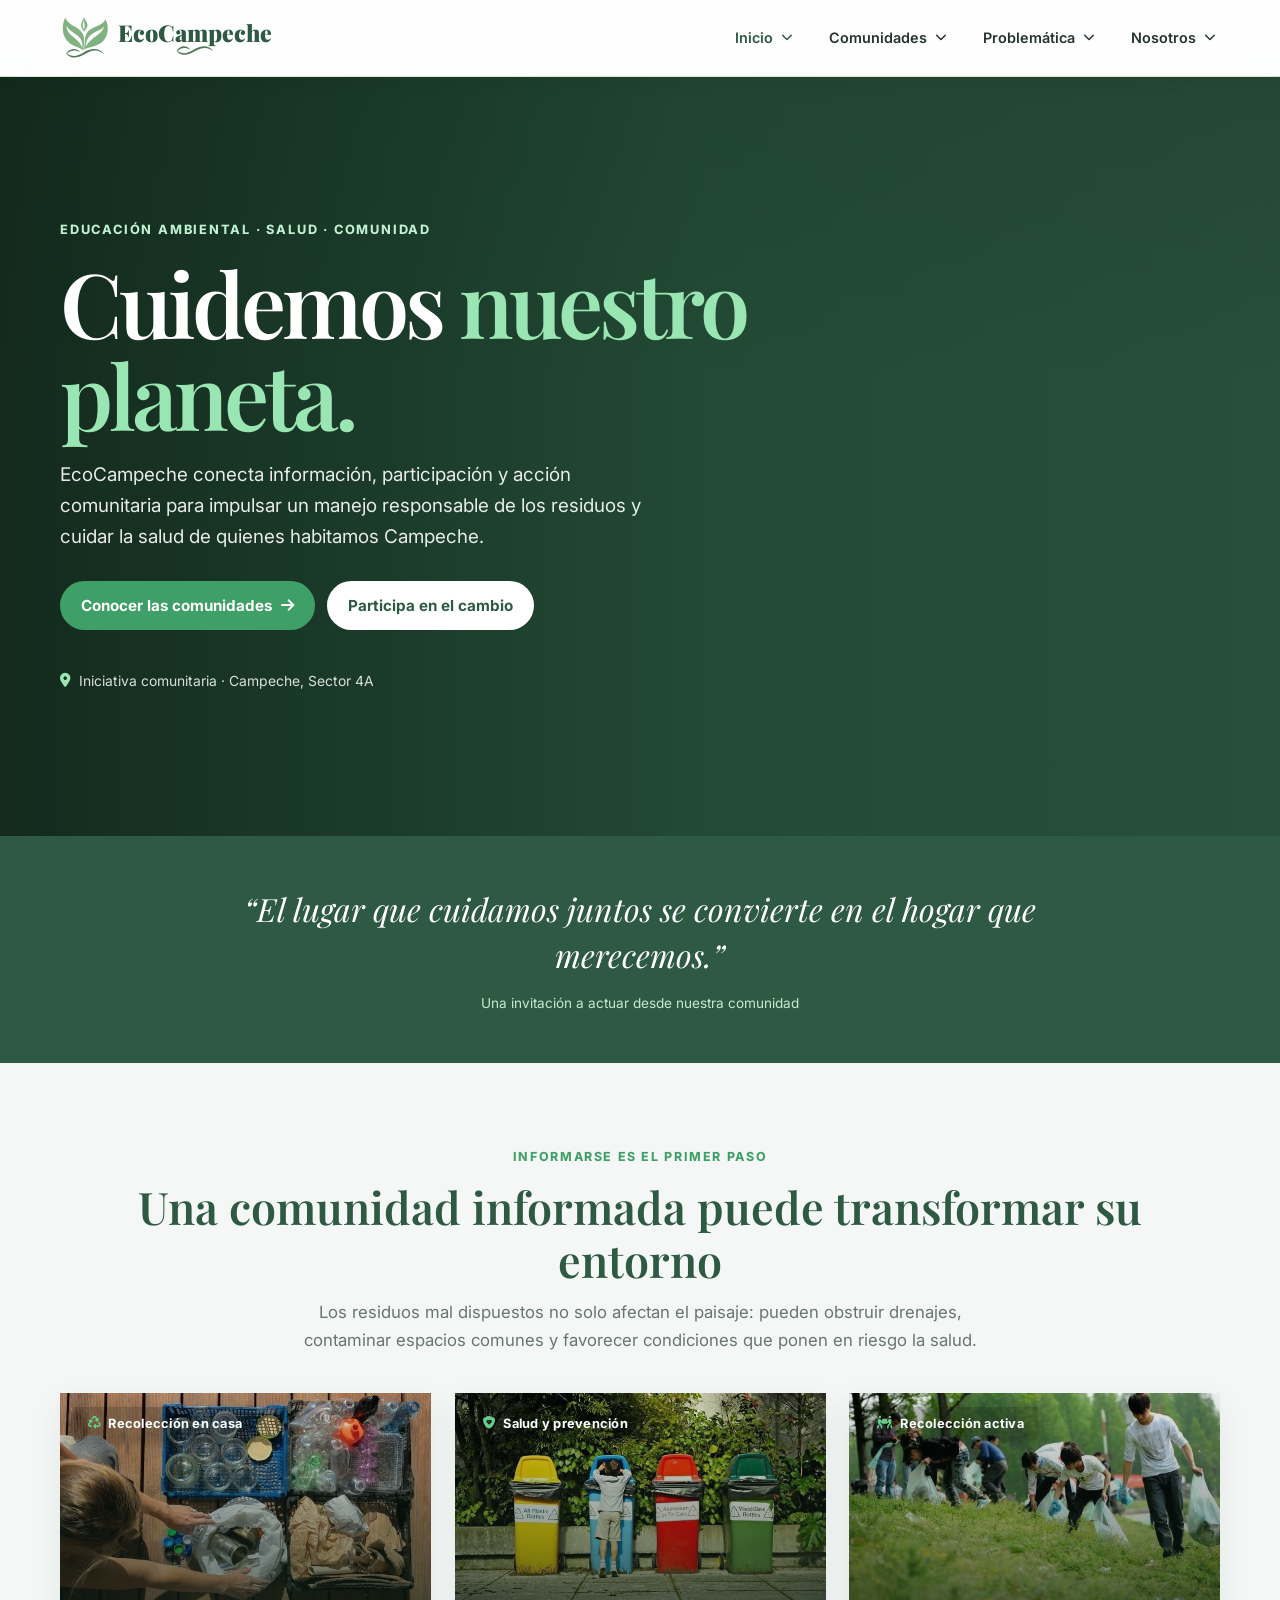
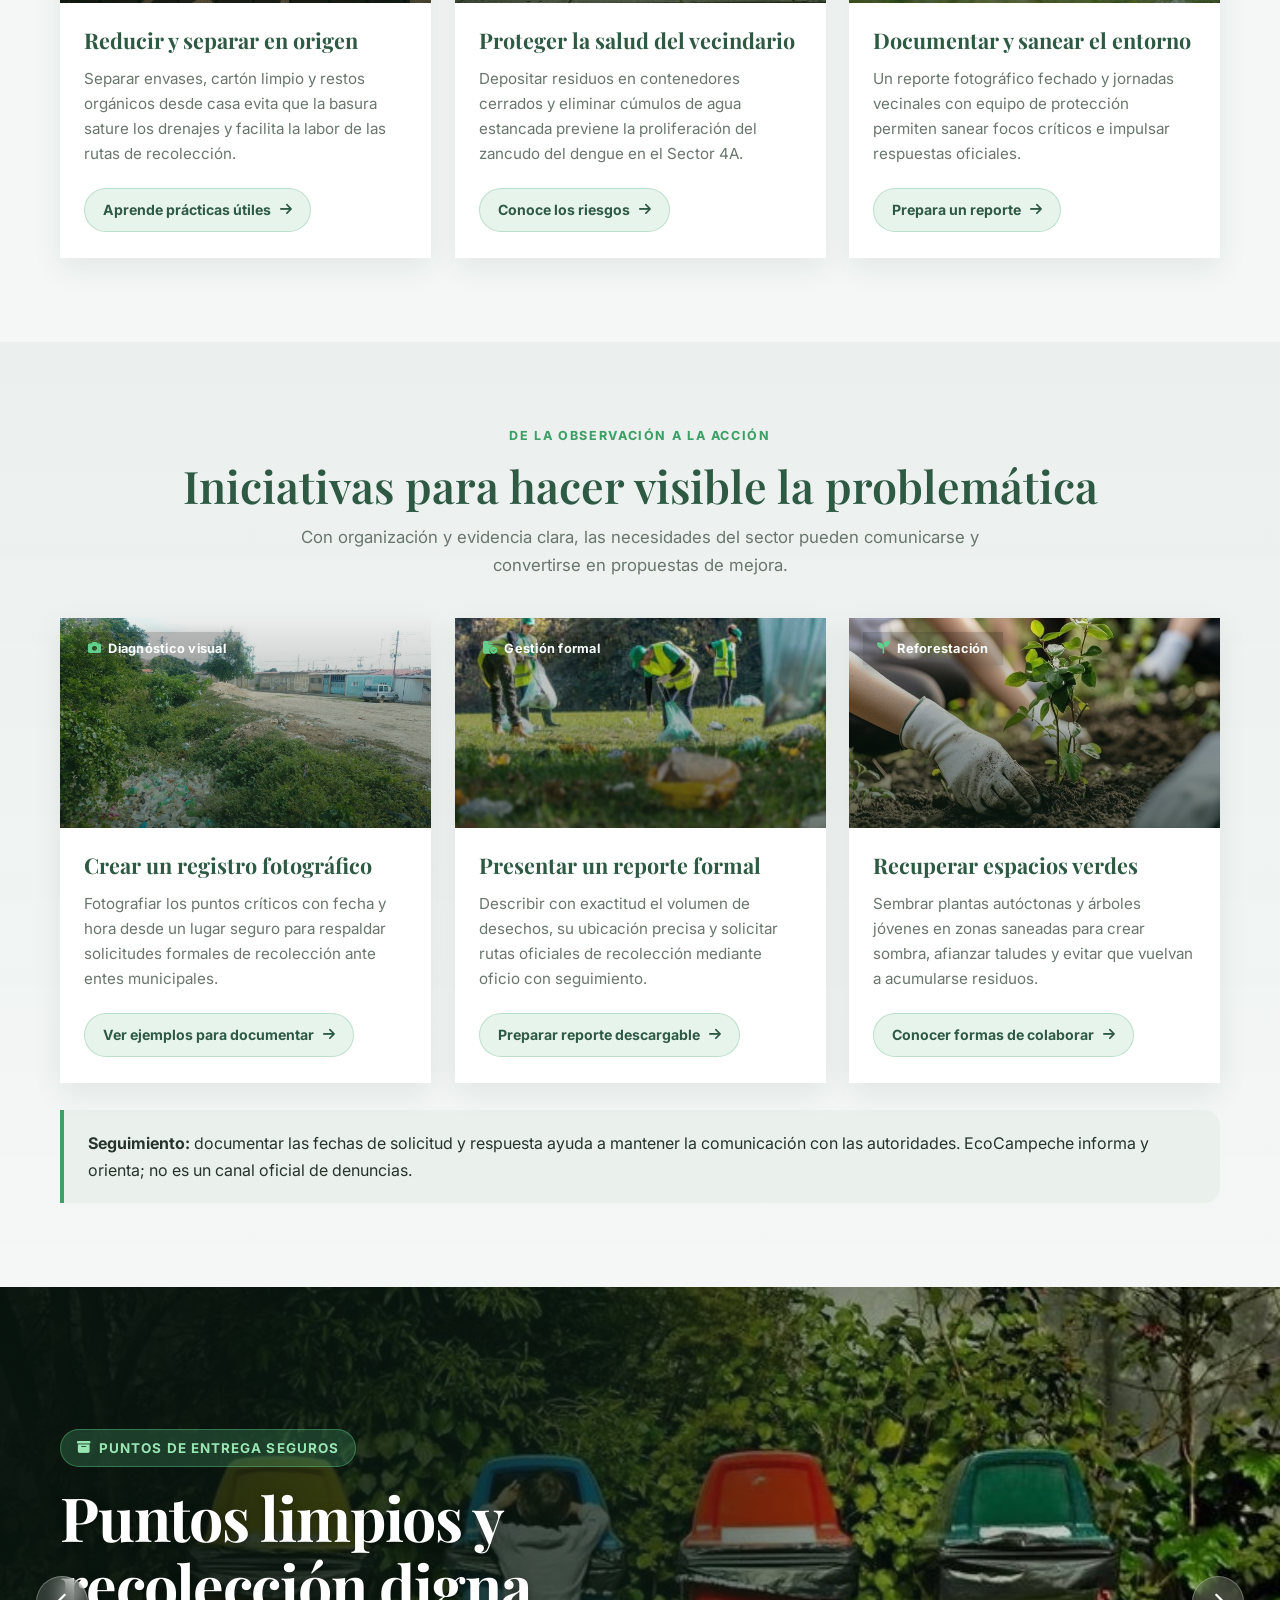
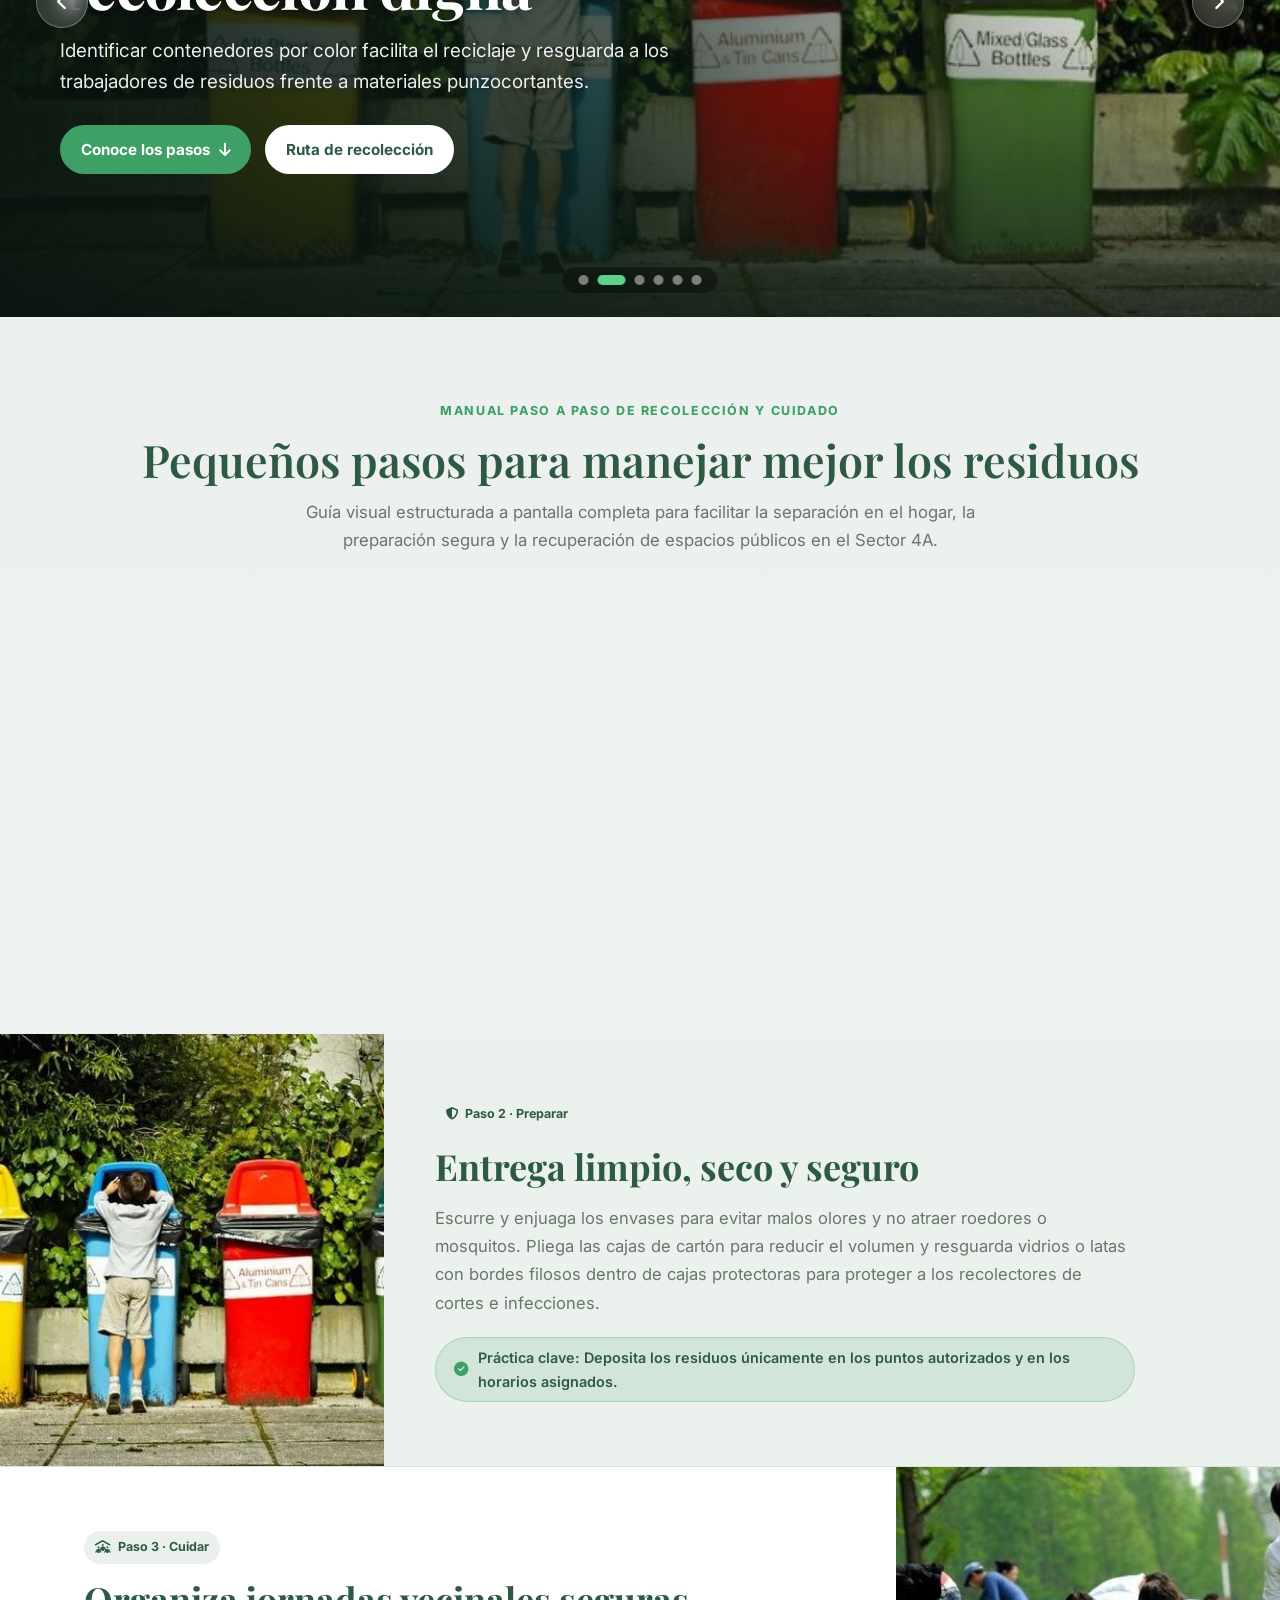
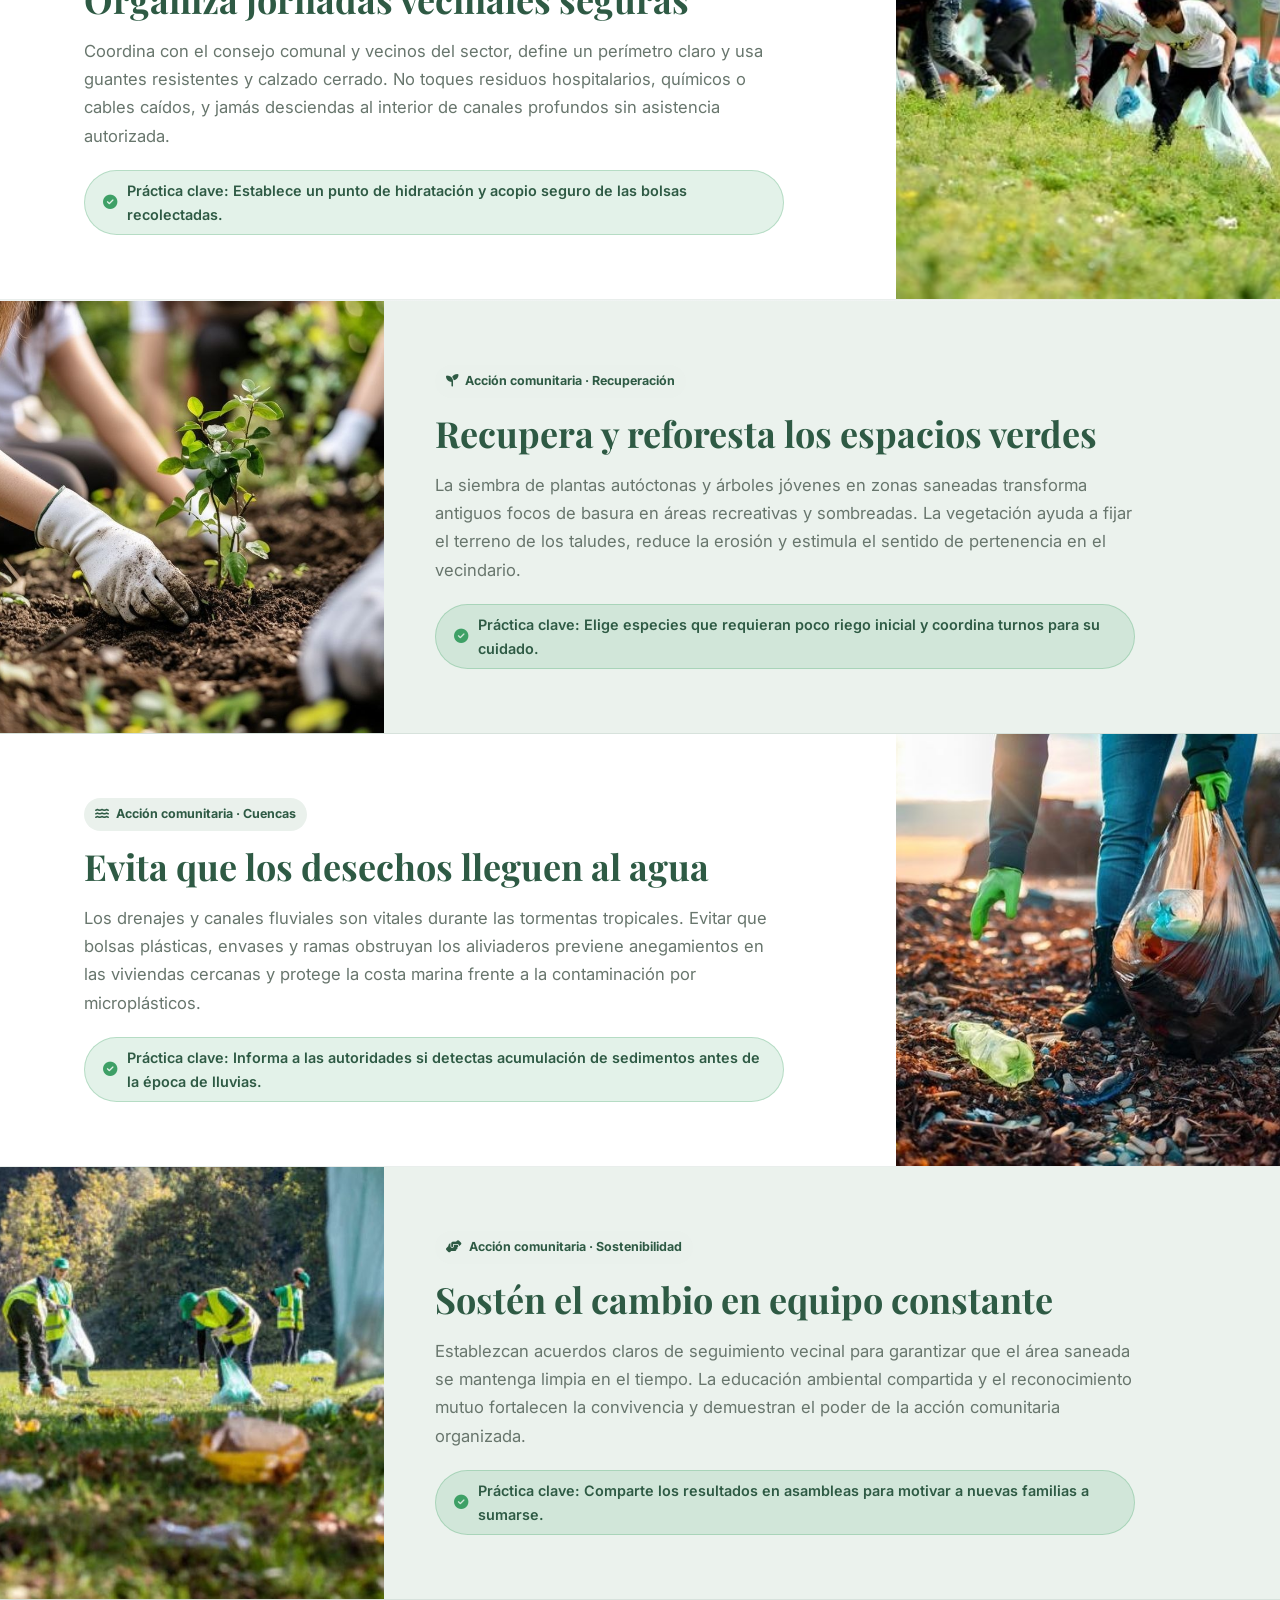
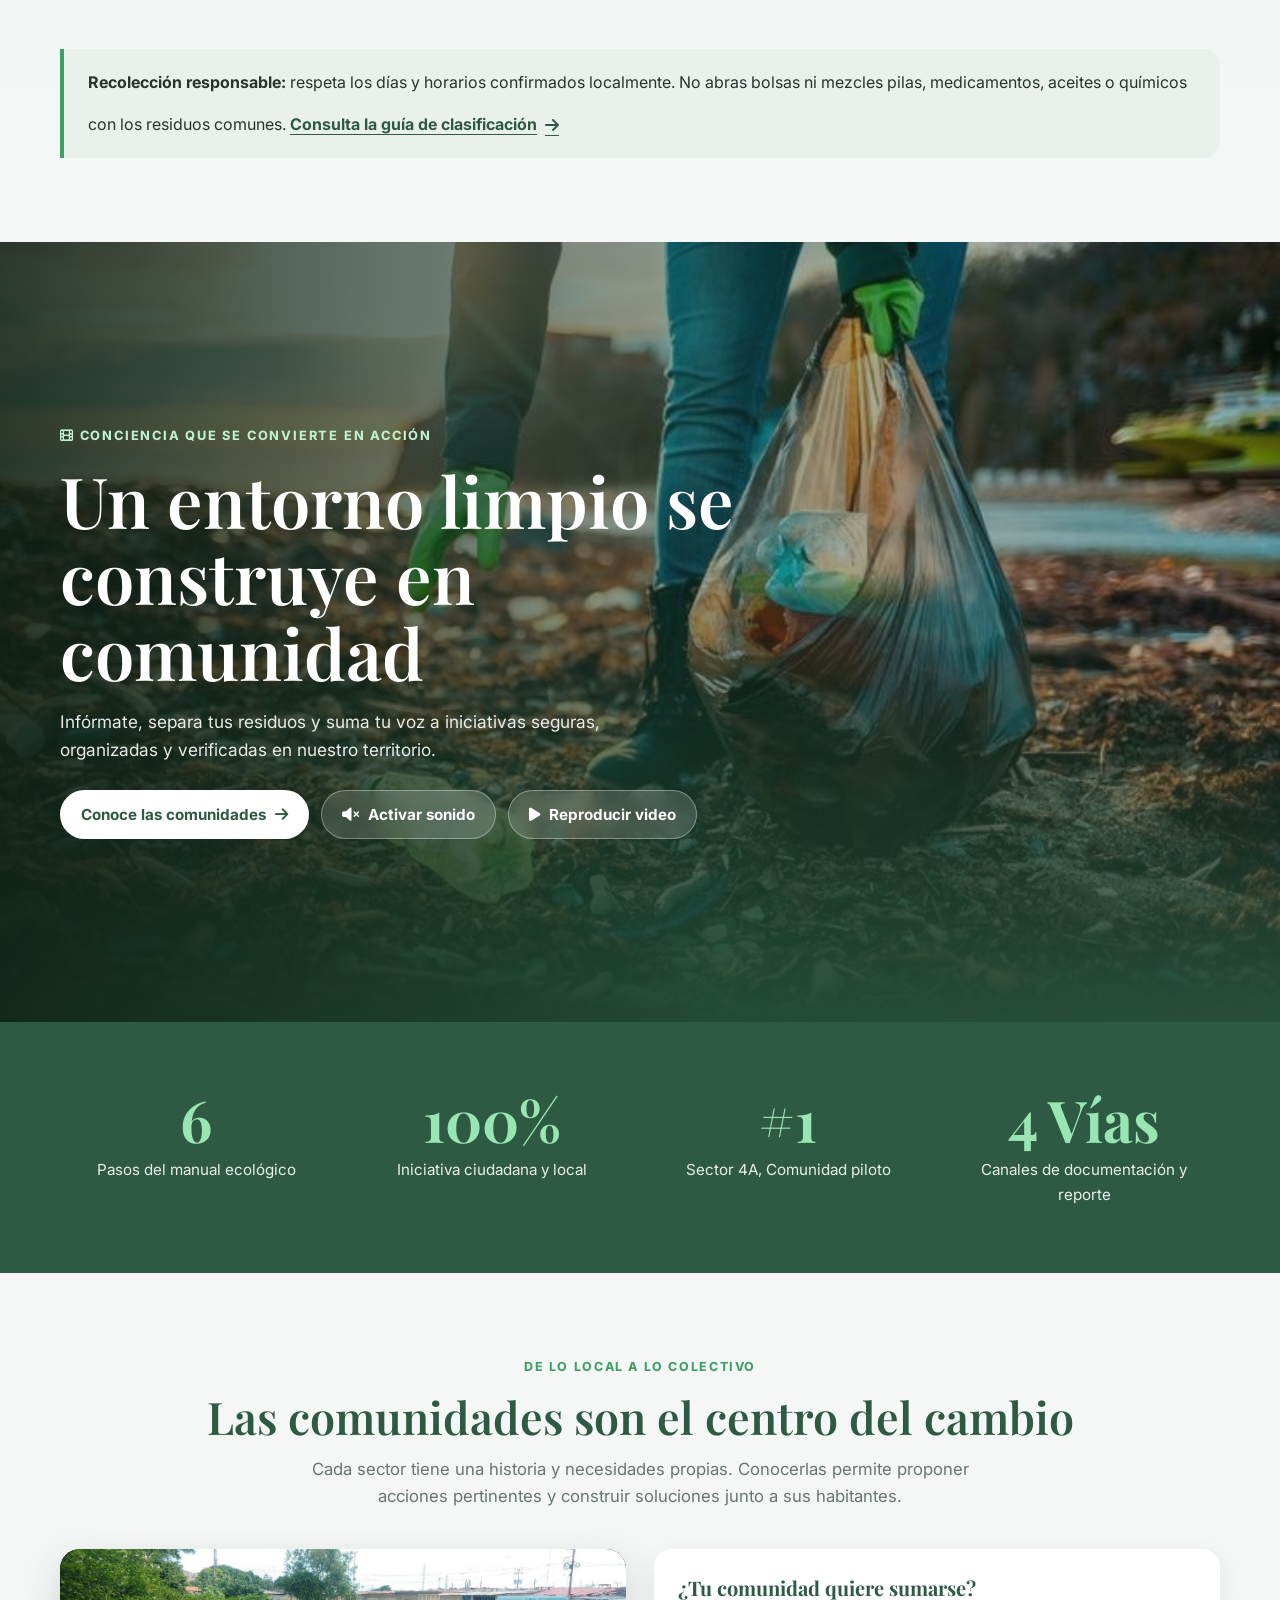
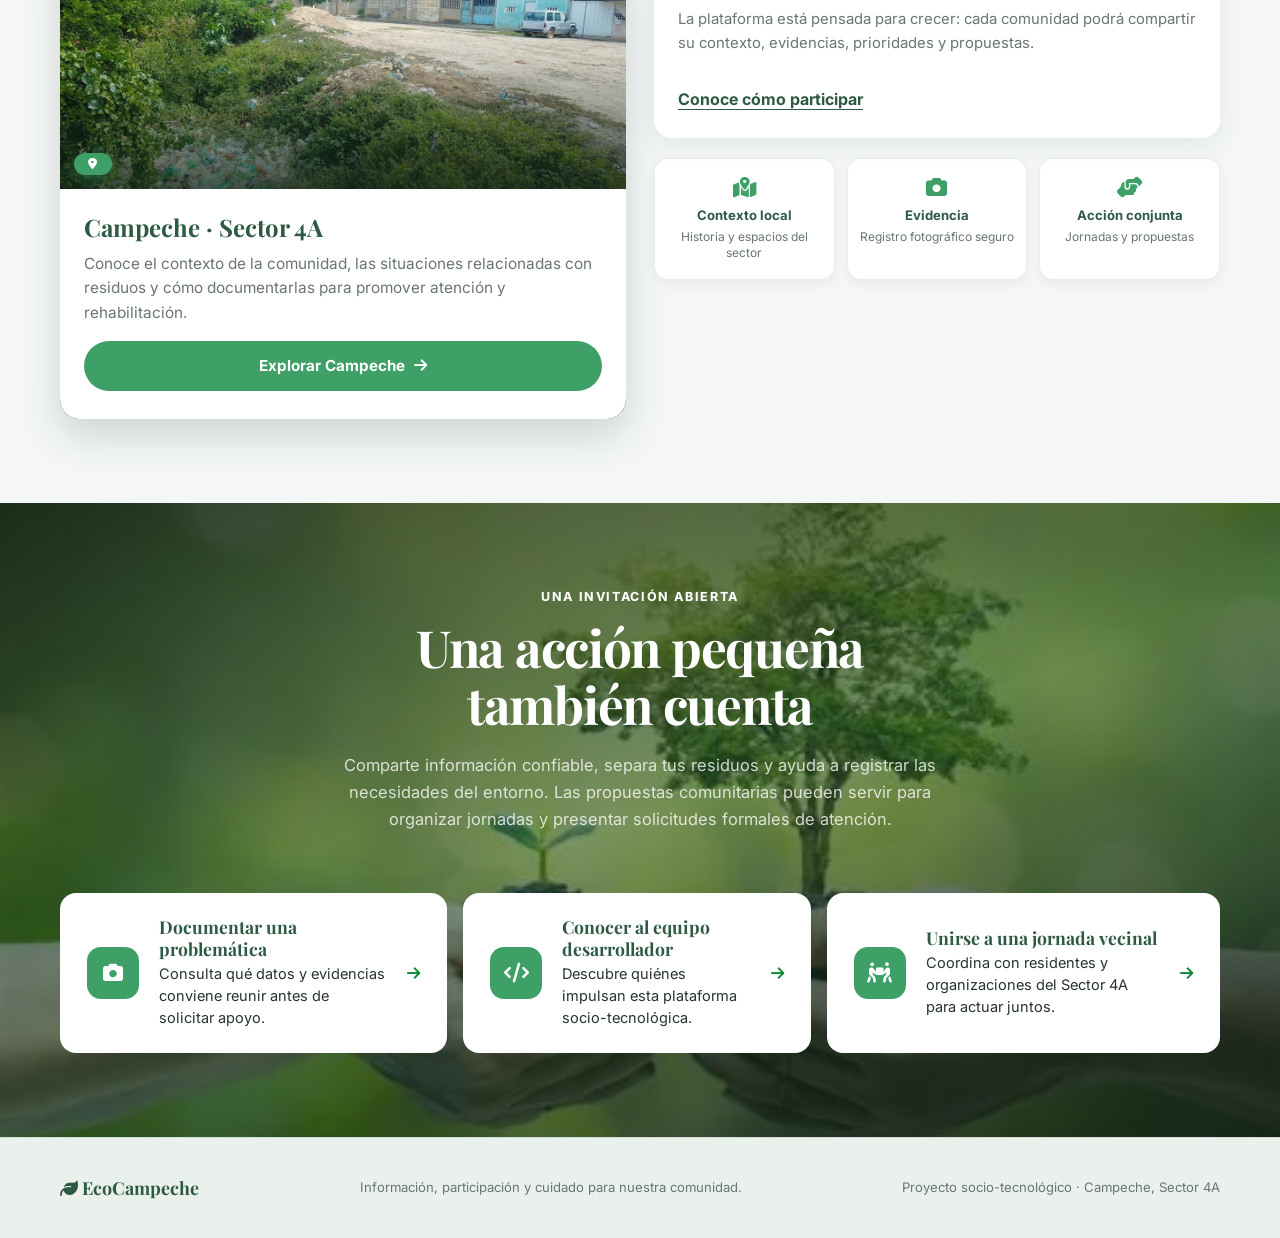
==== commit 0fa686e3: "Add responsive styles for navigation, sections, and community components in styles2.css" ====
--- a/index.html
+++ b/index.html
@@ -12,13 +12,14 @@
     <link href="https://fonts.googleapis.com/css2?family=Inter:wght@300;400;500;600;700&family=Playfair+Display:wght@600;700&display=swap" rel="stylesheet">
     <link rel="stylesheet" href="https://cdnjs.cloudflare.com/ajax/libs/font-awesome/6.5.1/css/all.min.css">
     <link rel="stylesheet" href="styles.css">
+    <link rel="stylesheet" href="styles2.css">
     <script src="scripts.js" defer></script>
 </head>
 <body>
 
-    
+
     <a class="enlace-saltar" href="#contenido">Saltar al contenido</a>
-    <!-- ==================== SECCIÓN CABECERA ==================== -->
+    <!-- Cabecera -->
     <header class="cabecera">
 
         <div class="cabecera__contenedor">
@@ -27,7 +28,7 @@
 
             <nav class="navegacion" id="menu-principal" aria-label="Navegación principal">
                 <ul class="navegacion__lista">
-                    <!-- Menú Desplegable: Inicio -->
+
                     <li class="navegacion__grupo">
                         <details class="navegacion__desplegable activo">
                             <summary>
@@ -46,7 +47,7 @@
                         </details>
                     </li>
 
-                    <!-- Menú Desplegable: Comunidades -->
+
                     <li class="navegacion__grupo">
                         <details class="navegacion__desplegable">
                             <summary>
@@ -63,7 +64,7 @@
                         </details>
                     </li>
 
-                    <!-- Menú Desplegable: Problemática -->
+
                     <li class="navegacion__grupo">
                         <details class="navegacion__desplegable">
                             <summary>
@@ -80,7 +81,7 @@
                         </details>
                     </li>
 
-                    <!-- Menú Desplegable: Desarrolladores / Nosotros -->
+
                     <li class="navegacion__grupo">
                         <details class="navegacion__desplegable">
                             <summary>
@@ -105,7 +106,7 @@
     <main id="contenido">
 
 
-        <!-- ==================== SECCIÓN INICIO ==================== -->
+        <!-- Inicio -->
 
 
 
@@ -132,7 +133,7 @@
             </div>
         </section>
 
-        <!-- ==================== SECCIÓN REFLEXIVA ==================== -->
+        <!-- Reflexiva -->
         <section class="reflexion" aria-label="Reflexión">
             <div class="contenedor">
                 <blockquote class="reflexion__frase">
@@ -142,7 +143,7 @@
             </div>
         </section>
 
-        <!-- ==================== SECCIÓN INFORMACIÓN ==================== -->
+        <!-- Información -->
         <section class="seccion" id="proposito" aria-labelledby="titulo-proposito" data-animar="deslizar-arriba">
             <div class="contenedor">
                 <p class="antetitulo">Informarse es el primer paso</p>
@@ -150,7 +151,7 @@
                 <p class="seccion__subtitulo">Los residuos mal dispuestos no solo afectan el paisaje: pueden obstruir drenajes, contaminar espacios comunes y favorecer condiciones que ponen en riesgo la salud.</p>
 
                 <div class="rejilla rejilla--3-columnas">
-                    <!-- Tarjeta Ecológica 1: Separación y Recolección en Casa -->
+
                     <article class="tarjeta-ecologica" data-animar="deslizar-arriba">
                         <div class="tarjeta-ecologica__multimedia">
                             <img class="tarjeta-ecologica__foto" src="assets/ecologia/photo_1_2026-11-04_13-33-26.jpg" alt="Persona clasificando botellas, latas y residuos en recipientes limpios" loading="lazy">
@@ -164,7 +165,7 @@
                         </div>
                     </article>
 
-                    <!-- Tarjeta Ecológica 2: Salud y Puntos Limpios -->
+
                     <article class="tarjeta-ecologica" data-animar="deslizar-arriba">
                         <div class="tarjeta-ecologica__multimedia">
                             <img class="tarjeta-ecologica__foto" src="assets/ecologia/photo_5_2026-11-04_13-33-26.jpg" alt="Contenedores ecológicos identificados por colores para recolección organizada" loading="lazy">
@@ -178,7 +179,7 @@
                         </div>
                     </article>
 
-                    <!-- Tarjeta Ecológica 3: Recolección y Acción Comunitaria -->
+
                     <article class="tarjeta-ecologica" data-animar="deslizar-arriba">
                         <div class="tarjeta-ecologica__multimedia">
                             <img class="tarjeta-ecologica__foto" src="assets/ecologia/photo_4_2026-11-04_13-33-26.jpg" alt="Voluntarios con bolsas resistentes en jornada comunitaria de recolección de basura" loading="lazy">
@@ -195,7 +196,7 @@
             </div>
         </section>
 
-        <!-- ==================== SECCIÓN INICIATIVAS ==================== -->
+        <!-- Iniciativas -->
         <section class="seccion seccion--suave" id="iniciativas" aria-labelledby="titulo-iniciativas" data-animar="deslizar-arriba">
             <div class="contenedor">
                 <p class="antetitulo">De la observación a la acción</p>
@@ -203,7 +204,7 @@
                 <p class="seccion__subtitulo">Con organización y evidencia clara, las necesidades del sector pueden comunicarse y convertirse en propuestas de mejora.</p>
 
                 <div class="rejilla rejilla--3-columnas">
-                    <!-- Iniciativa 1: Diagnóstico Visual -->
+
                     <article class="tarjeta-ecologica" data-animar="deslizar-arriba">
                         <div class="tarjeta-ecologica__multimedia">
                             <img class="tarjeta-ecologica__foto" src="assets/photo_3_2026-11-03_22-52-02.jpg" alt="Acumulación de residuos en terreno abierto para diagnóstico comunitario en Campeche" loading="lazy">
@@ -217,7 +218,7 @@
                         </div>
                     </article>
 
-                    <!-- Iniciativa 2: Gestión y Reporte -->
+
                     <article class="tarjeta-ecologica" data-animar="deslizar-arriba">
                         <div class="tarjeta-ecologica__multimedia">
                             <img class="tarjeta-ecologica__foto" src="assets/ecologia/photo_6_2026-11-04_13-33-26.jpg" alt="Equipo vecinal coordinando el retiro seguro de residuos acumulados" loading="lazy">
@@ -231,7 +232,7 @@
                         </div>
                     </article>
 
-                    <!-- Iniciativa 3: Reforestación y Espacios Verdes -->
+
                     <article class="tarjeta-ecologica" data-animar="deslizar-arriba">
                         <div class="tarjeta-ecologica__multimedia">
                             <img class="tarjeta-ecologica__foto" src="assets/ecologia/photo_2_2026-11-04_13-33-26.jpg" alt="Persona plantando un árbol joven en una zona comunitaria recuperada" loading="lazy">
@@ -252,10 +253,10 @@
             </div>
         </section>
 
-        <!-- ==================== CARRUSEL A PANTALLA SUMERGIDA: ECOLOGÍA (COMPLETO, SIN VIDRIO) ==================== -->
+        <!-- Carrusel a pantalla sumergida: ecología -->
         <section class="carrusel-sumergido" id="carrusel-ecologia" aria-label="Galería inmersiva de acción ambiental">
             <div class="carrusel-sumergido__pista">
-                <!-- Diapositiva 1 -->
+
                 <div class="carrusel-sumergido__diapositiva activa">
                     <img class="carrusel-sumergido__fondo" src="assets/ecologia/photo_1_2026-11-04_13-33-26.jpg" alt="Separación ordenada de envases y reciclables" loading="lazy">
                     <div class="carrusel-sumergido__capa" aria-hidden="true"></div>
@@ -272,7 +273,7 @@
                     </div>
                 </div>
 
-                <!-- Diapositiva 2 -->
+
                 <div class="carrusel-sumergido__diapositiva">
                     <img class="carrusel-sumergido__fondo" src="assets/ecologia/photo_5_2026-11-04_13-33-26.jpg" alt="Puntos limpios identificados por colores" loading="lazy">
                     <div class="carrusel-sumergido__capa" aria-hidden="true"></div>
@@ -289,7 +290,7 @@
                     </div>
                 </div>
 
-                <!-- Diapositiva 3 -->
+
                 <div class="carrusel-sumergido__diapositiva">
                     <img class="carrusel-sumergido__fondo" src="assets/ecologia/photo_4_2026-11-04_13-33-26.jpg" alt="Jornadas de limpieza comunitaria en equipo" loading="lazy">
                     <div class="carrusel-sumergido__capa" aria-hidden="true"></div>
@@ -306,7 +307,7 @@
                     </div>
                 </div>
 
-                <!-- Diapositiva 4 -->
+
                 <div class="carrusel-sumergido__diapositiva">
                     <img class="carrusel-sumergido__fondo" src="assets/ecologia/photo_2_2026-11-04_13-33-26.jpg" alt="Reforestación y siembra comunitaria" loading="lazy">
                     <div class="carrusel-sumergido__capa" aria-hidden="true"></div>
@@ -322,7 +323,7 @@
                     </div>
                 </div>
 
-                <!-- Diapositiva 5 -->
+
                 <div class="carrusel-sumergido__diapositiva">
                     <img class="carrusel-sumergido__fondo" src="assets/ecologia/photo_3_2026-11-04_13-33-26.jpg" alt="Protección de cuencas de agua y playas" loading="lazy">
                     <div class="carrusel-sumergido__capa" aria-hidden="true"></div>
@@ -338,7 +339,7 @@
                     </div>
                 </div>
 
-                <!-- Diapositiva 6 -->
+
                 <div class="carrusel-sumergido__diapositiva">
                     <img class="carrusel-sumergido__fondo" src="assets/ecologia/photo_6_2026-11-04_13-33-26.jpg" alt="Equipo vecinal sosteniendo el cambio" loading="lazy">
                     <div class="carrusel-sumergido__capa" aria-hidden="true"></div>
@@ -355,7 +356,7 @@
                 </div>
             </div>
 
-            <!-- Controles de navegación -->
+
             <button class="carrusel-sumergido__control carrusel-sumergido__control--anterior" type="button" aria-label="Diapositiva anterior">
                 <i class="fa-solid fa-chevron-left" aria-hidden="true"></i>
             </button>
@@ -363,11 +364,11 @@
                 <i class="fa-solid fa-chevron-right" aria-hidden="true"></i>
             </button>
 
-            <!-- Indicadores inferiores -->
+
             <div class="carrusel-sumergido__indicadores" aria-label="Selector de diapositivas"></div>
         </section>
 
-        <!-- ==================== SECCIÓN MANUAL DE RECOLECCIÓN HORIZONTAL ==================== -->
+        <!-- Manual de recolección horizontal -->
         <section class="seccion seccion--suave" id="manual-recoleccion" aria-labelledby="titulo-manual" style="padding-left: 0; padding-right: 0;">
             <div class="contenedor seccion-manual__encabezado">
                 <p class="antetitulo">Manual paso a paso de recolección y cuidado</p>
@@ -376,7 +377,7 @@
             </div>
 
             <div class="pasos-secciones-pantalla">
-                <!-- Paso 1 (Contenido izquierda 70%, Foto derecha 30%) -->
+
                 <article class="paso-seccion-pantalla" data-animar="deslizar-arriba">
                     <div class="paso-seccion-pantalla__contenido">
                         <div class="paso-seccion-pantalla__interior">
@@ -393,7 +394,7 @@
                     </div>
                 </article>
 
-                <!-- Paso 2 (Foto izquierda 30%, Contenido derecha 70% por flex-direction invertido) -->
+
                 <article class="paso-seccion-pantalla" data-animar="deslizar-arriba">
                     <div class="paso-seccion-pantalla__contenido">
                         <div class="paso-seccion-pantalla__interior">
@@ -410,7 +411,7 @@
                     </div>
                 </article>
 
-                <!-- Paso 3 (Contenido izquierda 70%, Foto derecha 30%) -->
+
                 <article class="paso-seccion-pantalla" data-animar="deslizar-arriba">
                     <div class="paso-seccion-pantalla__contenido">
                         <div class="paso-seccion-pantalla__interior">
@@ -427,7 +428,7 @@
                     </div>
                 </article>
 
-                <!-- Paso 4 (Foto izquierda 30%, Contenido derecha 70%) -->
+
                 <article class="paso-seccion-pantalla" data-animar="deslizar-arriba">
                     <div class="paso-seccion-pantalla__contenido">
                         <div class="paso-seccion-pantalla__interior">
@@ -444,7 +445,7 @@
                     </div>
                 </article>
 
-                <!-- Paso 5 (Contenido izquierda 70%, Foto derecha 30%) -->
+
                 <article class="paso-seccion-pantalla" data-animar="deslizar-arriba">
                     <div class="paso-seccion-pantalla__contenido">
                         <div class="paso-seccion-pantalla__interior">
@@ -461,7 +462,7 @@
                     </div>
                 </article>
 
-                <!-- Paso 6 (Foto izquierda 30%, Contenido derecha 70%) -->
+
                 <article class="paso-seccion-pantalla" data-animar="deslizar-arriba">
                     <div class="paso-seccion-pantalla__contenido">
                         <div class="paso-seccion-pantalla__interior">
@@ -486,7 +487,7 @@
             </div>
         </section>
 
-        <!-- ==================== VIDEO COMUNITARIO A PANTALLA SUMERGIDA ==================== -->
+        <!-- Video comunitario a pantalla sumergida -->
         <section class="video-destacado" id="video-comunitario" aria-labelledby="titulo-video-jornada">
             <video class="video-destacado__medio" autoplay muted loop playsinline preload="metadata" poster="assets/ecologia/photo_3_2026-11-04_13-33-26.jpg" aria-label="Video sobre acciones de cuidado ambiental">
                 <source src="videos/IMG_4390.MP4" type="video/mp4">
@@ -505,7 +506,7 @@
             </div>
         </section>
 
-        <!-- ==================== BARRA DE IMPACTO COMUNITARIO ==================== -->
+        <!-- Barra de impacto comunitario -->
         <section class="barra-impacto" aria-label="Métricas de impacto comunitario">
             <div class="contenedor">
                 <div class="rejilla-impacto">
@@ -529,7 +530,7 @@
             </div>
         </section>
 
-        <!-- ==================== SECCIÓN COMUNIDADES ==================== -->
+        <!-- Comunidades -->
         <section class="seccion" id="comunidades" aria-labelledby="titulo-galeria">
             <div class="contenedor">
                 <p class="antetitulo">De lo local a lo colectivo</p>
@@ -537,7 +538,7 @@
                 <p class="seccion__subtitulo">Cada sector tiene una historia y necesidades propias. Conocerlas permite proponer acciones pertinentes y construir soluciones junto a sus habitantes.</p>
 
                 <div class="comunidades-rejilla">
-                    <!-- Tarjeta Comunidad Piloto: foto inmersiva -->
+
                     <article class="comunidad-tarjeta-foto">
                         <div class="comunidad-tarjeta-foto__imagen-wrap">
                             <img src="assets/photo_3_2026-11-03_22-52-02.jpg" alt="Residuos acumulados en espacio abierto de la comunidad Campeche, Sector 4A" loading="lazy" class="comunidad-tarjeta-foto__img">
@@ -551,11 +552,11 @@
                         </div>
                     </article>
 
-                    <!-- Columna derecha: tarjetas de acción -->
+
                     <div class="comunidades-lateral">
-                        <!-- Tarjeta ¿Tu comunidad quiere sumarse? -->
+
                         <article class="comunidad-cta">
-                          
+
                             <div class="comunidad-cta__contenido">
                                 <h3 class="comunidad-cta__titulo">¿Tu comunidad quiere sumarse?</h3>
                                 <p class="comunidad-cta__texto">La plataforma está pensada para crecer: cada comunidad podrá compartir su contexto, evidencias, prioridades y propuestas.</p>
@@ -563,7 +564,7 @@
                             </div>
                         </article>
 
-                        <!-- Mini tarjetas de características -->
+
                         <div class="comunidades-mini-rejilla">
                             <div class="comunidad-mini-tarjeta">
                                 <i class="fa-solid fa-map-location-dot comunidad-mini-tarjeta__icono" aria-hidden="true"></i>
@@ -586,7 +587,7 @@
             </div>
         </section>
 
-        <!-- ==================== SECCIÓN PARTICIPA ==================== -->
+        <!-- Participa -->
         <section class="seccion seccion--oscura" id="participa" aria-labelledby="titulo-participacion">
             <div class="contenedor">
                 <div class="participa-encabezado">
@@ -596,7 +597,7 @@
                 </div>
 
                 <div class="participa-acciones">
-                    <!-- Acción 1: Documentar -->
+
                     <a class="participa-accion" href="problematica.html#visibilizar">
                         <div class="participa-accion__icono-wrap">
                             <i class="fa-solid fa-camera" aria-hidden="true"></i>
@@ -608,7 +609,7 @@
                         <i class="fa-solid fa-arrow-right participa-accion__flecha" aria-hidden="true"></i>
                     </a>
 
-                    <!-- Acción 2: Equipo -->
+
                     <a class="participa-accion" href="nosotros.html">
                         <div class="participa-accion__icono-wrap">
                             <i class="fa-solid fa-code" aria-hidden="true"></i>
@@ -620,7 +621,7 @@
                         <i class="fa-solid fa-arrow-right participa-accion__flecha" aria-hidden="true"></i>
                     </a>
 
-                    <!-- Acción 3: Jornadas -->
+
                     <a class="participa-accion" href="contacto.html">
                         <div class="participa-accion__icono-wrap">
                             <i class="fa-solid fa-people-carry-box" aria-hidden="true"></i>
@@ -636,7 +637,7 @@
         </section>
     </main>
 
-    <!-- ==================== SECCIÓN FOOTER ==================== -->
+    <!-- Footer -->
     <footer class="pie">
         <div class="contenedor pie__contenido">
             <a href="index.html" class="pie__marca"><i class="fa-solid fa-leaf" aria-hidden="true"></i> EcoCampeche</a>
--- a/styles.css
+++ b/styles.css
@@ -1,6 +1,5 @@
-/* ==========================================================================
-   SECCIÓN 1: VARIABLES, REINICIO Y ACCESIBILIDAD
-   ========================================================================== */
+/* Estilos base y componentes compartidos. */
+/* Variables, reinicio y accesibilidad */
 :root {
     --fondo-principal: #F4F7F6;
     --fondo-superficie: #FFFFFF;
@@ -95,9 +94,7 @@
     background: linear-gradient(180deg, rgba(46, 90, 68, 0.045), transparent);
 }
 
-/* ==========================================================================
-   SECCIÓN 2: COMPONENTES REUTILIZABLES
-   ========================================================================== */
+/* Componentes reutilizables */
 .seccion__titulo {
     margin: 0 0 12px;
     color: var(--color-principal);
@@ -173,7 +170,7 @@
 .rejilla {
     display: grid;
     gap: 24px;
-    
+
 }
 
 .rejilla--2-columnas {
@@ -244,7 +241,7 @@
     margin-bottom: 17px;
     place-items: center;
     border-radius: 14px;
-    background: rgba(62, 160, 102, 0.12);
+    background-color: var(--color-acento);
     color: var(--color-principal);
     font-size: 1.2rem;
 }
@@ -263,7 +260,7 @@
     font-weight: 700;
     text-align: center;
     text-decoration: none;
-    transition: transform 180ms ease, background-color 180ms ease, color 180ms ease;
+
 }
 
 .boton[hidden] {
@@ -327,7 +324,7 @@
 }
 
 .etiqueta {
-    
+
     display: inline-flex;
     align-items: center;
     gap: 7px;
@@ -352,9 +349,7 @@
     margin: 0;
 }
 
-/* ==========================================================================
-   SECCIÓN 3: ENCABEZADO Y NAVEGACIÓN
-   ========================================================================== */
+/* Encabezado y navegación */
 .cabecera {
     position: fixed;
     z-index: 1000;
@@ -519,7 +514,7 @@
     animation: animarAparicionSubmenu 200ms ease forwards;
 }
 
-/* Alineación para los últimos menús para evitar desborde a la derecha */
+/* Evita el desbordamiento de los últimos elementos de navegación */
 .navegacion__grupo:last-child .navegacion__submenu,
 .navegacion__grupo:nth-last-child(2) .navegacion__submenu {
     left: auto;
@@ -606,9 +601,7 @@
     font-size: 1.2rem;
 }
 
-/* ==========================================================================
-   SECCIÓN 4: PORTADA Y ENCABEZADOS INTERIORES
-   ========================================================================== */
+/* Portada y encabezados interiores */
 .portada {
     position: relative;
     display: flex;
@@ -785,9 +778,7 @@
     font-size: 1.08rem;
 }
 
-/* ==========================================================================
-   SECCIÓN 5: SECCIONES, TARJETAS Y CUADRÍCULAS
-   ========================================================================== */
+/* Secciones, tarjetas y cuadrículas */
 .reflexion {
     margin: 0;
     border: none;
@@ -842,7 +833,7 @@
     z-index: 1;
 }
 
-/* Número de fondo para jerarquía visual */
+/* Número decorativo de la tarjeta */
 .tarjeta-destacada__numero {
     position: absolute;
     top: 14px;
@@ -859,24 +850,18 @@
 
 
 
-/* Icono llamativo con gradiente vibrante y sombra tridimensional */
+/* Icono de la tarjeta destacada */
 .tarjeta-destacada .tarjeta__icono {
     width: 60px;
     height: 60px;
     border-radius: 16px;
-    background: linear-gradient(135deg, #2E5A44 0%, #3EA066 100%);
+    background-color: var(--color-acento);
     color: #FFFFFF;
     font-size: 1.45rem;
     display: grid;
     place-items: center;
-    box-shadow: 0 10px 22px rgba(62, 160, 102, 0.32);
     margin-bottom: 22px;
-    transition: transform 300ms ease, box-shadow 300ms ease;
-}
-
-.tarjeta-destacada:hover .tarjeta__icono {
-    transform: scale(1.1) rotate(5deg);
-    box-shadow: 0 14px 28px rgba(62, 160, 102, 0.45);
+
 }
 
 .tarjeta-destacada .tarjeta__titulo {
@@ -896,7 +881,7 @@
     flex-grow: 1;
 }
 
-/* Botón interactivo dentro de la tarjeta destacada */
+/* Acción de la tarjeta destacada */
 .boton-tarjeta-destacada {
     display: inline-flex;
     align-items: center;
@@ -929,9 +914,7 @@
     transform: translateX(3px);
 }
 
-/* ==========================================================================
-   TARJETAS ECOLÓGICAS Y DE RECOLECCIÓN CON FOTOGRAFÍA (VISUALES Y MODERNAS)
-   ========================================================================== */
+/* Tarjetas ecológicas y de recolección */
 .tarjeta-ecologica {
     position: relative;
     display: flex;
@@ -1204,9 +1187,7 @@
     font-size: 0.82rem;
 }
 
-/* ==========================================================================
-   SECCIÓN 6: FORMULARIOS, GALERÍA Y MAPA
-   ========================================================================== */
+/* Formularios, galería y mapa */
 .formulario {
     display: grid;
     gap: 18px;
@@ -1375,9 +1356,7 @@
     text-align: center;
 }
 
-/* ==========================================================================
-   SECCIÓN 7: PIE DE PÁGINA Y UTILIDADES
-   ========================================================================== */
+/* Pie de página y utilidades */
 .pie {
     border-top: 1px solid var(--color-borde);
     background: #EAF1EC;
@@ -1431,1153 +1410,3 @@
 .whatsapp-flotante:hover {
     transform: scale(1.06);
 }
-
-/* ==========================================================================
-   SECCIÓN 8: DISEÑO ADAPTABLE
-   Los estilos se ajustan progresivamente: tablet, móvil y móvil estrecho.
-   ========================================================================== */
-
-/* TABLET: conserva dos columnas y da espacio al menú horizontal. */
-@media (max-width: 1024px) {
-    .rejilla--3-columnas,
-    .rejilla--4-columnas {
-        grid-template-columns: repeat(2, minmax(0, 1fr));
-    }
-
-    .navegacion__lista {
-        gap: 14px;
-    }
-
-    .navegacion__enlace {
-        font-size: 0.84rem;
-    }
-
-    .navegacion__desplegable > summary {
-        font-size: 0.84rem;
-    }
-}
-
-@media (min-width: 761px) and (max-width: 1080px) {
-    .cabecera__alternar {
-        display: inline-flex;
-        flex: 0 0 44px;
-    }
-
-    .navegacion {
-        position: absolute;
-        top: 100%;
-        right: 24px;
-        width: min(360px, calc(100vw - 48px));
-        max-height: calc(100vh - var(--alto-cabecera));
-        max-height: calc(100dvh - var(--alto-cabecera));
-        overflow-y: auto;
-        visibility: hidden;
-        padding: 8px 18px 18px;
-        transform: translateY(-8px);
-        border: 1px solid var(--color-borde);
-        border-radius: 0 0 14px 14px;
-        background: rgba(255, 255, 255, 0.98);
-        box-shadow: var(--sombra-media);
-        opacity: 0;
-        pointer-events: none;
-        transition: opacity 180ms ease, transform 180ms ease, visibility 180ms;
-        -webkit-backdrop-filter: blur(12px);
-        backdrop-filter: blur(12px);
-    }
-
-    .navegacion.abierto {
-        visibility: visible;
-        transform: translateY(0);
-        opacity: 1;
-        pointer-events: auto;
-    }
-
-    .navegacion__lista {
-        align-items: stretch;
-        flex-direction: column;
-        gap: 2px;
-    }
-
-    .navegacion__enlace {
-        display: flex;
-        min-height: 46px;
-        align-items: center;
-        padding: 9px 8px;
-        font-size: 0.96rem;
-    }
-
-    .navegacion__grupo {
-        width: 100%;
-    }
-
-    .navegacion__desplegable > summary {
-        min-height: 46px;
-        justify-content: space-between;
-        padding: 9px 8px;
-        font-size: 0.96rem;
-    }
-
-    .navegacion__submenu {
-        position: static;
-        width: 100%;
-        min-width: 0;
-        margin: 0 0 8px;
-        padding: 4px 0 4px 12px;
-        border: 0;
-        border-left: 2px solid var(--color-borde);
-        border-radius: 0;
-        background: transparent;
-        box-shadow: none;
-    }
-
-    .navegacion__submenu .navegacion__enlace {
-        min-height: 44px;
-        padding-inline: 12px;
-        font-size: 0.9rem;
-    }
-}
-
-/* MÓVIL: menú desplegable y contenido en una columna legible. */
-@media (max-width: 760px) {
-    :root {
-        --alto-cabecera: 68px;
-        --radio-borde: 14px;
-    }
-
-    body.menu-abierto {
-        overflow: hidden;
-    }
-
-    .contenedor,
-    .cabecera__contenedor {
-        width: min(100% - 36px, var(--ancho-contenido));
-    }
-
-    .seccion {
-        padding-block: 60px;
-    }
-
-    .rejilla--2-columnas,
-    .rejilla--3-columnas {
-        grid-template-columns: 1fr;
-    }
-
-    .cabecera__alternar {
-        display: inline-flex;
-        flex: 0 0 44px;
-    }
-
-    .navegacion {
-        position: absolute;
-        top: 100%;
-        right: 0;
-        left: 0;
-        max-height: calc(100vh - var(--alto-cabecera));
-        max-height: calc(100dvh - var(--alto-cabecera));
-        overflow-y: auto;
-        visibility: hidden;
-        padding: 8px 18px 18px;
-        transform: translateY(-8px);
-        border-bottom: 1px solid var(--color-borde);
-        background: rgba(255, 255, 255, 0.98);
-        box-shadow: var(--sombra-media);
-        opacity: 0;
-        pointer-events: none;
-        transition: opacity 180ms ease, transform 180ms ease, visibility 180ms;
-        -webkit-backdrop-filter: blur(12px);
-        backdrop-filter: blur(12px);
-    }
-
-    .navegacion.abierto {
-        visibility: visible;
-        transform: translateY(0);
-        opacity: 1;
-        pointer-events: auto;
-    }
-
-    .navegacion__lista {
-        align-items: stretch;
-        flex-direction: column;
-        gap: 2px;
-    }
-
-    .navegacion__enlace {
-        display: flex;
-        min-height: 48px;
-        align-items: center;
-        padding: 10px 8px;
-        font-size: 1rem;
-    }
-
-    .navegacion__enlace::after {
-        right: auto;
-        width: 36px;
-    }
-
-    .navegacion__grupo {
-        width: 100%;
-    }
-
-    .navegacion__desplegable > summary {
-        min-height: 48px;
-        justify-content: space-between;
-        padding: 10px 8px;
-        font-size: 1rem;
-    }
-
-    .navegacion__submenu {
-        position: static;
-        width: 100%;
-        min-width: 0;
-        margin: 0 0 8px;
-        padding: 4px 0 4px 12px;
-        border: 0;
-        border-left: 2px solid var(--color-borde);
-        border-radius: 0;
-        background: transparent;
-        box-shadow: none;
-    }
-
-    .navegacion__submenu .navegacion__enlace {
-        min-height: 44px;
-        padding-inline: 12px;
-        font-size: 0.92rem;
-    }
-
-    .portada {
-        min-height: 620px;
-        padding-block: 64px;
-    }
-
-    .portada__titulo {
-        font-size: clamp(2.8rem, 11vw, 4.2rem);
-    }
-
-    .portada__nota {
-        margin-top: 28px;
-    }
-
-    .encabezado-pagina {
-        padding-block: 62px 52px;
-    }
-
-    .video-destacado {
-        min-height: 520px;
-        min-height: min(620px, 76svh);
-    }
-
-    .video-destacado__contenido {
-        padding-block: 54px;
-    }
-
-    .encabezado-pagina__titulo {
-        font-size: clamp(2.2rem, 8vw, 3.2rem);
-    }
-
-    .seccion__titulo,
-    .seccion__subtitulo,
-    .seccion__introduccion {
-        text-align: left;
-    }
-
-    .antetitulo {
-        text-align: left;
-    }
-
-    .rejilla--4-columnas {
-        grid-template-columns: repeat(2, minmax(0, 1fr));
-    }
-
-    .ruta-punto {
-        padding: 64px 20px 20px;
-    }
-
-    .ruta-punto__numero {
-        top: 18px;
-        left: 20px;
-    }
-
-    .contenedor-mapa,
-    .contenedor-mapa iframe {
-        min-height: 300px;
-    }
-
-    .pie__contenido {
-        align-items: flex-start;
-        flex-direction: column;
-        justify-content: center;
-        gap: 8px;
-        padding-block: 23px;
-    }
-
-    .fila-estadisticas {
-        grid-template-columns: 1fr;
-    }
-}
-
-/* MÓVIL ESTRECHO: botones grandes, retratos en una columna y menos márgenes. */
-@media (max-width: 480px) {
-    .contenedor,
-    .cabecera__contenedor {
-        width: calc(100% - 32px);
-    }
-
-    .cabecera__logo {
-        gap: 8px;
-        font-size: 1.2rem;
-    }
-
-    .cabecera__logo img {
-        width: 32px;
-        height: 32px;
-        flex-basis: 32px;
-    }
-
-    .cabecera__logo span {
-        padding-bottom: 8px;
-    }
-
-    .cabecera__logo span::after {
-        width: 34px;
-        height: 10px;
-        bottom: 4px;
-    }
-
-    .seccion {
-        padding-block: 48px;
-    }
-
-    .portada {
-        min-height: 600px;
-        padding-block: 52px;
-    }
-
-    .portada__titulo {
-        font-size: clamp(2.55rem, 12vw, 3.4rem);
-    }
-
-    .portada__acciones,
-    .acciones-contacto {
-        align-items: stretch;
-        flex-direction: column;
-    }
-
-    .portada__acciones .boton,
-    .acciones-contacto .boton {
-        width: 100%;
-    }
-
-    .rejilla--4-columnas {
-        grid-template-columns: 1fr;
-    }
-
-    .tarjeta__contenido,
-    .tarjeta-direccion,
-    .tarjeta-destacada .tarjeta__contenido {
-        padding: 20px;
-    }
-
-    .tarjeta__imagen {
-        height: 205px;
-    }
-
-    .aviso {
-        padding: 16px;
-    }
-
-    .formulario .portada__acciones .boton {
-        width: 100%;
-    }
-
-    .whatsapp-flotante {
-        right: 16px;
-        bottom: 16px;
-        width: 52px;
-        height: 52px;
-    }
-}
-
-/* ==========================================================================
-   SECCIÓN 11: COMPONENTES DE PASOS HORIZONTALES (SECCIONES COMPLETAS)
-   ========================================================================== */
-.seccion-manual {
-    padding-bottom: 0;
-}
-
-.seccion-manual__encabezado {
-    margin-bottom: 46px;
-}
-
-.pasos-secciones-pantalla {
-    display: flex;
-    flex-direction: column;
-    width: 100%;
-    margin: 0;
-    padding: 0;
-}
-
-.paso-seccion-pantalla {
-    display: flex;
-    flex-direction: row;
-    align-items: stretch;
-    width: 100%;
-    min-height: clamp(380px, 46svh, 540px);
-    background: var(--fondo-superficie);
-    border-bottom: 1px solid rgba(46, 90, 68, 0.1);
-    position: relative;
-    overflow: hidden;
-    transition: background-color 300ms ease;
-}
-
-/* Fondo suave alternado para distinción limpia entre secciones */
-.paso-seccion-pantalla:nth-child(even) {
-    background: #EBF2ED;
-    flex-direction: row-reverse;
-}
-
-.paso-seccion-pantalla__contenido {
-    flex: 1 1 70%;
-    display: flex;
-    align-items: center;
-    padding: clamp(38px, 5vw, 64px) clamp(24px, 4vw, 56px);
-}
-
-.paso-seccion-pantalla__interior {
-    max-width: 700px;
-    width: 100%;
-}
-
-/* Alineación de lectura armónica con el contenedor general */
-.paso-seccion-pantalla:nth-child(odd) .paso-seccion-pantalla__contenido {
-    padding-left: max(24px, calc((100vw - var(--ancho-contenido)) / 2 + 24px));
-}
-
-.paso-seccion-pantalla:nth-child(even) .paso-seccion-pantalla__contenido {
-    padding-right: max(24px, calc((100vw - var(--ancho-contenido)) / 2 + 24px));
-}
-
-.paso-seccion-pantalla__multimedia {
-    flex: 0 0 30%;
-    width: 30%;
-    min-width: 30%;
-    max-width: 30%;
-    position: relative;
-    overflow: hidden;
-    background: #14281E;
-}
-
-.paso-seccion-pantalla__foto {
-    width: 100%;
-    height: 100%;
-    min-height: 100%;
-    object-fit: cover;
-    display: block;
-    transition: transform 600ms cubic-bezier(0.2, 0.8, 0.2, 1);
-}
-
-.paso-seccion-pantalla:hover .paso-seccion-pantalla__foto {
-    transform: scale(1.05);
-}
-
-.paso-seccion-pantalla__titulo {
-    margin: 14px 0 16px;
-    color: var(--color-principal);
-    font-family: var(--fuente-titulos);
-    font-size: clamp(1.6rem, 3.2vw, 2.25rem);
-    font-weight: 700;
-    line-height: 1.2;
-}
-
-.paso-seccion-pantalla__texto {
-    margin: 0 0 20px;
-    color: var(--color-texto-secundario);
-    font-size: 1.04rem;
-    line-height: 1.7;
-}
-
-.paso-seccion-pantalla__detalle {
-    margin-top: 10px;
-}
-
-.paso-seccion-pantalla__consejo {
-    display: inline-flex;
-    align-items: center;
-    gap: 10px;
-    padding: 8px 18px;
-    border-radius: 999px;
-    background: rgba(62, 160, 102, 0.14);
-    border: 1px solid rgba(62, 160, 102, 0.28);
-    color: var(--color-principal);
-    font-size: 0.9rem;
-    font-weight: 600;
-}
-
-.paso-seccion-pantalla__consejo i {
-    color: var(--color-acento);
-}
-
-@media (max-width: 860px) {
-    .paso-seccion-pantalla,
-    .paso-seccion-pantalla:nth-child(even) {
-        flex-direction: column;
-    }
-
-    .paso-seccion-pantalla__multimedia {
-        flex: none;
-        width: 100%;
-        max-width: 100%;
-        height: 260px;
-    }
-
-    .paso-seccion-pantalla__contenido {
-        padding: 36px 20px !important;
-    }
-}
-
-/* ==========================================================================
-   SECCIÓN 12: CARRUSEL INMERSIVO A PANTALLA SUMERGIDA (COMPLETO, SIN VIDRIO)
-   ========================================================================== */
-.carrusel-sumergido {
-    position: relative;
-    width: 100%;
-    min-height: clamp(520px, 70svh, 720px);
-    overflow: hidden;
-    background: #0E2116;
-    color: #fff;
-    display: flex;
-    align-items: center;
-    margin: 0;
-    padding: 0;
-    border: none;
-}
-
-.carrusel-sumergido__pista {
-    position: absolute;
-    inset: 0;
-    width: 100%;
-    height: 100%;
-}
-
-.carrusel-sumergido__diapositiva {
-    position: absolute;
-    inset: 0;
-    width: 100%;
-    height: 100%;
-    opacity: 0;
-    visibility: hidden;
-    transform: scale(1.03);
-    transition: opacity 800ms cubic-bezier(0.4, 0, 0.2, 1), transform 900ms cubic-bezier(0.4, 0, 0.2, 1), visibility 800ms;
-    display: flex;
-    align-items: center;
-    z-index: 1;
-}
-
-.carrusel-sumergido__diapositiva.activa {
-    opacity: 1;
-    visibility: visible;
-    transform: scale(1);
-    z-index: 2;
-}
-
-.carrusel-sumergido__fondo {
-    position: absolute;
-    inset: 0;
-    width: 100%;
-    height: 100%;
-    object-fit: cover;
-    z-index: -2;
-}
-
-/* Capa de gradiente cinematográfico continuo y natural (sin efecto de vidrio) */
-.carrusel-sumergido__capa {
-    position: absolute;
-    inset: 0;
-    background:
-        linear-gradient(90deg, rgba(8, 20, 14, 0.94) 0%, rgba(10, 26, 17, 0.72) 48%, rgba(10, 26, 17, 0.18) 85%, transparent 100%),
-        linear-gradient(0deg, rgba(8, 20, 14, 0.75) 0%, transparent 45%);
-    z-index: -1;
-    pointer-events: none;
-}
-
-.carrusel-sumergido__contenido {
-    position: relative;
-    z-index: 3;
-    padding-block: 70px;
-}
-
-/* Bloque tipográfico integrado directo sobre la diapositiva */
-.carrusel-sumergido__bloque {
-    max-width: 680px;
-}
-
-.carrusel-sumergido__pildora {
-    display: inline-flex;
-    align-items: center;
-    gap: 8px;
-    margin-bottom: 16px;
-    padding: 7px 16px;
-    border-radius: 999px;
-    background: rgba(97, 208, 140, 0.22);
-    border: 1px solid rgba(97, 208, 140, 0.4);
-    color: #9AE6B2;
-    font-size: 0.84rem;
-    font-weight: 700;
-    letter-spacing: 0.08em;
-    text-transform: uppercase;
-}
-
-.carrusel-sumergido__titulo {
-    margin: 0 0 16px;
-    color: #fff;
-    font-family: var(--fuente-titulos);
-    font-size: clamp(2.2rem, 5vw, 3.8rem);
-    font-weight: 700;
-    line-height: 1.12;
-    letter-spacing: -0.02em;
-    text-shadow: 0 2px 10px rgba(0, 0, 0, 0.35);
-}
-
-.carrusel-sumergido__descripcion {
-    margin: 0 0 28px;
-    color: rgba(255, 255, 255, 0.92);
-    font-size: clamp(1.02rem, 2vw, 1.18rem);
-    line-height: 1.65;
-    text-shadow: 0 1px 6px rgba(0, 0, 0, 0.3);
-}
-
-.carrusel-sumergido__acciones {
-    display: flex;
-    flex-wrap: wrap;
-    gap: 14px;
-}
-
-/* Controles de flechas anterior/siguiente */
-.carrusel-sumergido__control {
-    position: absolute;
-    top: 50%;
-    transform: translateY(-50%);
-    z-index: 10;
-    width: 52px;
-    height: 52px;
-    border-radius: 50%;
-    border: 1px solid rgba(255, 255, 255, 0.28);
-    background: rgba(255, 255, 255, 0.16);
-    color: #fff;
-    font-size: 1.1rem;
-    display: flex;
-    align-items: center;
-    justify-content: center;
-    cursor: pointer;
-    backdrop-filter: blur(10px);
-    -webkit-backdrop-filter: blur(10px);
-    transition: background-color 200ms ease, transform 200ms ease, border-color 200ms ease;
-}
-
-.carrusel-sumergido__control:hover {
-    background: var(--color-acento);
-    border-color: var(--color-destacado);
-    transform: translateY(-50%) scale(1.1);
-}
-
-.carrusel-sumergido__control--anterior {
-    left: clamp(16px, 3vw, 36px);
-}
-
-.carrusel-sumergido__control--siguiente {
-    right: clamp(16px, 3vw, 36px);
-}
-
-/* Indicadores de puntos */
-.carrusel-sumergido__indicadores {
-    position: absolute;
-    bottom: 24px;
-    left: 50%;
-    transform: translateX(-50%);
-    z-index: 10;
-    display: flex;
-    align-items: center;
-    gap: 9px;
-    padding: 8px 16px;
-    border-radius: 999px;
-    background: rgba(0, 0, 0, 0.35);
-    backdrop-filter: blur(8px);
-    -webkit-backdrop-filter: blur(8px);
-}
-
-.carrusel-sumergido__punto {
-    width: 10px;
-    height: 10px;
-    padding: 0;
-    border: 0;
-    border-radius: 999px;
-    background: rgba(255, 255, 255, 0.45);
-    cursor: pointer;
-    transition: width 240ms ease, background-color 240ms ease;
-}
-
-.carrusel-sumergido__punto.activo {
-    width: 28px;
-    background: var(--color-destacado);
-}
-
-/* Botón de reproducción de video en secciones sumergidas */
-.boton--cristal {
-    border: 1px solid rgba(255, 255, 255, 0.35);
-    background: rgba(255, 255, 255, 0.15);
-    color: #fff;
-    backdrop-filter: blur(8px);
-    -webkit-backdrop-filter: blur(8px);
-}
-
-.boton--cristal:hover {
-    background: rgba(255, 255, 255, 0.3);
-    color: #fff;
-}
-
-.video-destacado__acciones {
-    display: flex;
-    flex-wrap: wrap;
-    gap: 12px;
-    margin-top: 10px;
-}
-
-/* ==========================================================================
-   SECCIÓN 13: PARALAJE, ANIMACIONES AL SCROLL Y ESTADÍSTICAS
-   ========================================================================== */
-[data-animar] {
-    opacity: 0;
-    transform: translateY(32px);
-    transition: opacity 700ms cubic-bezier(0.16, 1, 0.3, 1), transform 700ms cubic-bezier(0.16, 1, 0.3, 1);
-    will-change: opacity, transform;
-}
-
-[data-animar="deslizar-izquierda"] {
-    transform: translateX(-36px);
-}
-
-[data-animar="deslizar-derecha"] {
-    transform: translateX(36px);
-}
-
-[data-animar="zoom"] {
-    transform: scale(0.92);
-}
-
-[data-animar].revelado {
-    opacity: 1;
-    transform: translate(0) scale(1);
-}
-
-/* Barra de impacto comunitario */
-.barra-impacto {
-    padding-block: 50px;
-    background: var(--color-principal);
-    color: #fff;
-    position: relative;
-    overflow: hidden;
-}
-
-.rejilla-impacto {
-    display: grid;
-    grid-template-columns: repeat(4, minmax(0, 1fr));
-    gap: 24px;
-    text-align: center;
-}
-
-.impacto-item {
-    padding: 16px;
-}
-
-.impacto-item__numero {
-    font-family: var(--fuente-titulos);
-    font-size: clamp(2.4rem, 4.5vw, 3.6rem);
-    font-weight: 700;
-    color: #9AE6B2;
-    line-height: 1.1;
-    margin-bottom: 6px;
-}
-
-.impacto-item__etiqueta {
-    font-size: 0.95rem;
-    color: rgba(255, 255, 255, 0.9);
-    margin: 0;
-}
-
-@media (max-width: 860px) {
-    .rejilla-impacto {
-        grid-template-columns: repeat(2, minmax(0, 1fr));
-    }
-}
-
-@media (max-width: 480px) {
-    .rejilla-impacto {
-        grid-template-columns: 1fr;
-    }
-}
-
-@media (prefers-reduced-motion: reduce) {
-    *,
-    *::before,
-    *::after {
-        scroll-behavior: auto !important;
-        transition-duration: 0.01ms !important;
-        animation-duration: 0.01ms !important;
-        animation-iteration-count: 1 !important;
-    }
-}
-
-/* ==========================================================================
-   SECCIÓN COMUNIDADES: TARJETA INMERSIVA CON FOTO Y LATERAL
-   ========================================================================== */
-
-/* Rejilla principal: foto grande a la izquierda, columna de acciones a la derecha */
-.comunidades-rejilla {
-    display: grid;
-    grid-template-columns: 1fr 1fr;
-    gap: 28px;
-    align-items: start;
-}
-
-/* ---- Tarjeta con foto inmersiva ---- */
-.comunidad-tarjeta-foto {
-    border-radius: 20px;
-    overflow: hidden;
-    background: #0E2116;
-    box-shadow: 0 16px 40px rgba(28, 54, 38, 0.18);
-
-}
-
-.comunidad-tarjeta-foto:hover {
-    transform: translateY(-6px);
-    box-shadow: 0 26px 56px rgba(28, 54, 38, 0.22);
-}
-
-.comunidad-tarjeta-foto__imagen-wrap {
-    position: relative;
-    width: 100%;
-    height: 240px;
-    overflow: hidden;
-}
-
-.comunidad-tarjeta-foto__img {
-    width: 100%;
-    height: 100%;
-    object-fit: cover;
-    display: block;
-    transition: transform 600ms cubic-bezier(0.2, 0.8, 0.2, 1);
-}
-
-.comunidad-tarjeta-foto:hover .comunidad-tarjeta-foto__img {
-    transform: scale(1.07);
-}
-
-.comunidad-tarjeta-foto__degradado {
-    position: absolute;
-    inset: 0;
-    background: linear-gradient(180deg, transparent 40%, rgba(14, 33, 22, 0.75) 100%);
-    pointer-events: none;
-}
-
-.comunidad-tarjeta-foto__badge {
-    position: absolute;
-    bottom: 14px;
-    left: 14px;
-    display: inline-flex;
-    align-items: center;
-    gap: 6px;
-    padding: 5px 14px;
-    border-radius: 999px;
-    background: var(--color-acento);
-    color: #FFFFFF;
-    font-size: 0.75rem;
-    font-weight: 700;
-    letter-spacing: 0.08em;
-    text-transform: uppercase;
-    box-shadow: 0 4px 14px rgba(62, 160, 102, 0.45);
-}
-
-.comunidad-tarjeta-foto__cuerpo {
-    padding: 24px 24px 28px;
-    background: #FFFFFF;
-    display: flex;
-    flex-direction: column;
-    gap: 10px;
-}
-
-.comunidad-tarjeta-foto__titulo {
-    margin: 0;
-    color: var(--color-principal);
-    font-family: var(--fuente-titulos);
-    font-size: 1.5rem;
-    font-weight: 700;
-    line-height: 1.2;
-}
-
-.comunidad-tarjeta-foto__texto {
-    margin: 0 0 6px;
-    color: var(--color-texto-secundario);
-    font-size: 0.96rem;
-    line-height: 1.6;
-}
-
-/* ---- Columna lateral ---- */
-.comunidades-lateral {
-    display: flex;
-    flex-direction: column;
-    gap: 20px;
-}
-
-/* Tarjeta CTA "¿Tu comunidad quiere sumarse?" */
-.comunidad-cta {
-    display: flex;
-    gap: 18px;
-    align-items: flex-start;
-    padding: 26px 24px;
-    border-radius: 18px;
-    background-color: #ffffff;
-
-    box-shadow: 0 8px 24px rgba(28, 54, 38, 0.08);
-    position: relative;
-    overflow: hidden;
-}
-
-
-
-.comunidad-cta:hover {
-    transform: translateY(-5px);
-    box-shadow: 0 18px 40px rgba(28, 54, 38, 0.14);
-}
-
-.comunidad-cta__icono-wrap {
-    flex-shrink: 0;
-    width: 54px;
-    height: 54px;
-    border-radius: 15px;
-    background: linear-gradient(135deg, #2E5A44, #3EA066);
-    color: #FFFFFF;
-    font-size: 1.3rem;
-    display: grid;
-    place-items: center;
-    box-shadow: 0 8px 20px rgba(62, 160, 102, 0.35);
-}
-
-.comunidad-cta__titulo {
-    margin: 0 0 8px;
-    color: var(--color-principal);
-    font-family: var(--fuente-titulos);
-    font-size: 1.25rem;
-    font-weight: 700;
-    line-height: 1.25;
-}
-
-.comunidad-cta__texto {
-    margin: 0 0 14px;
-    color: var(--color-texto-secundario);
-    font-size: 0.93rem;
-    line-height: 1.6;
-}
-
-/* Mini tarjetas de características */
-.comunidades-mini-rejilla {
-    display: grid;
-    grid-template-columns: repeat(3, 1fr);
-    gap: 12px;
-}
-
-.comunidad-mini-tarjeta {
-    display: flex;
-    flex-direction: column;
-    align-items: center;
-    gap: 6px;
-    padding: 18px 12px;
-    border-radius: 14px;
-    background: #FFFFFF;
-    border: 1px solid rgba(46, 90, 68, 0.1);
-    text-align: center;
-    box-shadow: 0 4px 12px rgba(28, 54, 38, 0.06);
-    transition: transform 240ms ease, box-shadow 240ms ease;
-}
-
-.comunidad-mini-tarjeta:hover {
-    transform: translateY(-4px);
-    box-shadow: 0 10px 24px rgba(28, 54, 38, 0.12);
-}
-
-.comunidad-mini-tarjeta__icono {
-    font-size: 1.3rem;
-    color: var(--color-acento);
-    margin-bottom: 4px;
-}
-
-.comunidad-mini-tarjeta__label {
-    font-size: 0.82rem;
-    font-weight: 700;
-    color: var(--color-principal);
-    line-height: 1.2;
-}
-
-.comunidad-mini-tarjeta__sub {
-    font-size: 0.75rem;
-    color: var(--color-texto-secundario);
-    line-height: 1.3;
-}
-
-/* ---- Responsive comunidades ---- */
-@media (max-width: 860px) {
-    .comunidades-rejilla {
-        grid-template-columns: 1fr;
-    }
-
-    .comunidades-mini-rejilla {
-        grid-template-columns: repeat(3, 1fr);
-    }
-}
-
-@media (max-width: 540px) {
-    .comunidades-mini-rejilla {
-        grid-template-columns: repeat(2, 1fr);
-    }
-}
-
-/* ==========================================================================
-   SECCIÓN PARTICIPA: FONDO OSCURO CON ACCIONES EN FILA
-   ========================================================================== */
-
-.seccion--oscura {
-    background: linear-gradient(160deg, rgba(14, 33, 22, 0.82), rgba(20, 66, 40, 0.563) 50%, rgba(14, 33, 22, 0.86)), url("assets/ecologia/back.webp") center / cover no-repeat;
-    color: #fff;
-    position: relative;
-    overflow: hidden;
-}
-
-
-
-
-.antetitulo--claro {
-    color: #ffffff;
-    text-align: left;
-}
-
-.participa-encabezado {
-    max-width: 720px;
-    margin: 0 auto 60px;
-    text-align: center;
-}
-
-.participa-encabezado .antetitulo--claro {
-    text-align: center;
-}
-
-.participa-titulo {
-    margin: 0 0 18px;
-    color: #FFFFFF;
-    font-family: var(--fuente-titulos);
-    font-size: clamp(3.2rem, 4.5vw, 3.2rem);
-    font-weight: 700;
-    line-height: 1.12;
-    letter-spacing: -0.025em;
-}
-
-.participa-subtitulo {
-    max-width: 620px;
-    margin: 0 auto;
-    color: rgba(255, 255, 255, 0.78);
-    font-size: 1.03rem;
-    line-height: 1.65;
-}
-
-/* Acciones como filas horizontales */
-.participa-acciones {
-    display: flex;
-    flex-direction: row;
-    gap: 16px;
-  
-    margin: 0 auto;
-}
-
-.participa-accion {
-    display: flex;
-    align-items: center;
-    gap: 20px;
-    padding: 22px 26px;
-    border-radius: 16px;
-    background: rgb(255, 255, 255);
-    border: 1px solid rgba(255, 255, 255, 0.12);
-    text-decoration: none;
-    position: relative;
-    overflow: hidden;
-}
-
-
-
-.participa-accion:hover {
-    transform: translateX(6px);
-}
-
-.participa-accion:hover::before {
-    opacity: 1;
-}
-
-.participa-accion__icono-wrap {
-    flex-shrink: 0;
-    width: 52px;
-    height: 52px;
-    border-radius: 14px;
-    background: linear-gradient(135deg, rgba(46, 90, 68, 0.9), rgba(62, 160, 102, 0.8));
-    color: #ffffff;
-    font-size: 1.25rem;
-    display: grid;
-    place-items: center;
-    box-shadow: 0 6px 18px rgba(62, 160, 102, 0.3);
-    transition: transform 240ms ease, box-shadow 240ms ease;
-}
-
-.participa-accion:hover .participa-accion__icono-wrap {
-    transform: scale(1.08);
-    box-shadow: 0 10px 24px rgba(62, 160, 102, 0.45);
-}
-
-.participa-accion__texto {
-    display: flex;
-    flex-direction: column;
-    gap: 4px;
-    flex-grow: 1;
-}
-
-.participa-accion__titulo {
-    font-family: var(--fuente-titulos);
-    font-size: 1.1rem;
-    font-weight: 700;
-    color: var(--color-principal);
-    line-height: 1.25;
-}
-
-.participa-accion__desc {
-    font-size: 0.91rem;
-    color:var(--color-texto);
-    line-height: 1.5;
-}
-
-.participa-accion__flecha {
-    flex-shrink: 0;
-    font-size: 0.95rem;
-    color: rgb(10, 139, 49);
-    transition: color 240ms ease, transform 240ms ease;
-}
-
-.participa-accion:hover .participa-accion__flecha {
-
-    transform: translateX(4px);
-}
-
-@media (max-width: 600px) {
-    .participa-accion {
-        padding: 18px 18px;
-        gap: 14px;
-    }
-
-    .participa-accion__icono-wrap {
-        width: 44px; height: 44px;
-        font-size: 1.1rem;
-    }
-}
--- a/styles2.css
+++ b/styles2.css
@@ -0,0 +1,1179 @@
+/* Diseño adaptable y componentes específicos. */
+
+/* Ajustes para tablet */
+@media (max-width: 1024px) {
+    .rejilla--3-columnas,
+    .rejilla--4-columnas {
+        grid-template-columns: repeat(2, minmax(0, 1fr));
+    }
+
+    .navegacion__lista {
+        gap: 14px;
+    }
+
+    .navegacion__enlace {
+        font-size: 0.84rem;
+    }
+
+    .navegacion__desplegable > summary {
+        font-size: 0.84rem;
+    }
+}
+
+@media (min-width: 761px) and (max-width: 1080px) {
+    .cabecera__alternar {
+        display: inline-flex;
+        flex: 0 0 44px;
+    }
+
+    .navegacion {
+        position: absolute;
+        top: 100%;
+        right: 24px;
+        width: min(360px, calc(100vw - 48px));
+        max-height: calc(100vh - var(--alto-cabecera));
+        max-height: calc(100dvh - var(--alto-cabecera));
+        overflow-y: auto;
+        visibility: hidden;
+        padding: 8px 18px 18px;
+        transform: translateY(-8px);
+        border: 1px solid var(--color-borde);
+        border-radius: 0 0 14px 14px;
+        background: rgba(255, 255, 255, 0.98);
+        box-shadow: var(--sombra-media);
+        opacity: 0;
+        pointer-events: none;
+        transition: opacity 180ms ease, transform 180ms ease, visibility 180ms;
+        -webkit-backdrop-filter: blur(12px);
+        backdrop-filter: blur(12px);
+    }
+
+    .navegacion.abierto {
+        visibility: visible;
+        transform: translateY(0);
+        opacity: 1;
+        pointer-events: auto;
+    }
+
+    .navegacion__lista {
+        align-items: stretch;
+        flex-direction: column;
+        gap: 2px;
+    }
+
+    .navegacion__enlace {
+        display: flex;
+        min-height: 46px;
+        align-items: center;
+        padding: 9px 8px;
+        font-size: 0.96rem;
+    }
+
+    .navegacion__grupo {
+        width: 100%;
+    }
+
+    .navegacion__desplegable > summary {
+        min-height: 46px;
+        justify-content: space-between;
+        padding: 9px 8px;
+        font-size: 0.96rem;
+    }
+
+    .navegacion__submenu {
+        position: static;
+        width: 100%;
+        min-width: 0;
+        margin: 0 0 8px;
+        padding: 4px 0 4px 12px;
+        border: 0;
+        border-left: 2px solid var(--color-borde);
+        border-radius: 0;
+        background: transparent;
+        box-shadow: none;
+    }
+
+    .navegacion__submenu .navegacion__enlace {
+        min-height: 44px;
+        padding-inline: 12px;
+        font-size: 0.9rem;
+    }
+}
+
+/* Ajustes para móvil */
+@media (max-width: 760px) {
+    :root {
+        --alto-cabecera: 68px;
+        --radio-borde: 14px;
+    }
+
+    body.menu-abierto {
+        overflow: hidden;
+    }
+
+    .contenedor,
+    .cabecera__contenedor {
+        width: min(100% - 36px, var(--ancho-contenido));
+    }
+
+    .seccion {
+        padding-block: 60px;
+    }
+
+    .rejilla--2-columnas,
+    .rejilla--3-columnas {
+        grid-template-columns: 1fr;
+    }
+
+    .cabecera__alternar {
+        display: inline-flex;
+        flex: 0 0 44px;
+    }
+
+    .navegacion {
+        position: absolute;
+        top: 100%;
+        right: 0;
+        left: 0;
+        max-height: calc(100vh - var(--alto-cabecera));
+        max-height: calc(100dvh - var(--alto-cabecera));
+        overflow-y: auto;
+        visibility: hidden;
+        padding: 8px 18px 18px;
+        transform: translateY(-8px);
+        border-bottom: 1px solid var(--color-borde);
+        background: rgba(255, 255, 255, 0.98);
+        box-shadow: var(--sombra-media);
+        opacity: 0;
+        pointer-events: none;
+        transition: opacity 180ms ease, transform 180ms ease, visibility 180ms;
+        -webkit-backdrop-filter: blur(12px);
+        backdrop-filter: blur(12px);
+    }
+
+    .navegacion.abierto {
+        visibility: visible;
+        transform: translateY(0);
+        opacity: 1;
+        pointer-events: auto;
+    }
+
+    .navegacion__lista {
+        align-items: stretch;
+        flex-direction: column;
+        gap: 2px;
+    }
+
+    .navegacion__enlace {
+        display: flex;
+        min-height: 48px;
+        align-items: center;
+        padding: 10px 8px;
+        font-size: 1rem;
+    }
+
+    .navegacion__enlace::after {
+        right: auto;
+        width: 36px;
+    }
+
+    .navegacion__grupo {
+        width: 100%;
+    }
+
+    .navegacion__desplegable > summary {
+        min-height: 48px;
+        justify-content: space-between;
+        padding: 10px 8px;
+        font-size: 1rem;
+    }
+
+    .navegacion__submenu {
+        position: static;
+        width: 100%;
+        min-width: 0;
+        margin: 0 0 8px;
+        padding: 4px 0 4px 12px;
+        border: 0;
+        border-left: 2px solid var(--color-borde);
+        border-radius: 0;
+        background: transparent;
+        box-shadow: none;
+    }
+
+    .navegacion__submenu .navegacion__enlace {
+        min-height: 44px;
+        padding-inline: 12px;
+        font-size: 0.92rem;
+    }
+
+    .portada {
+        min-height: 620px;
+        padding-block: 64px;
+    }
+
+    .portada__titulo {
+        font-size: clamp(2.8rem, 11vw, 4.2rem);
+    }
+
+    .portada__nota {
+        margin-top: 28px;
+    }
+
+    .encabezado-pagina {
+        padding-block: 62px 52px;
+    }
+
+    .video-destacado {
+        min-height: 520px;
+        min-height: min(620px, 76svh);
+    }
+
+    .video-destacado__contenido {
+        padding-block: 54px;
+    }
+
+    .encabezado-pagina__titulo {
+        font-size: clamp(2.2rem, 8vw, 3.2rem);
+    }
+
+    .seccion__titulo,
+    .seccion__subtitulo,
+    .seccion__introduccion {
+        text-align: left;
+    }
+
+    .antetitulo {
+        text-align: left;
+    }
+
+    .rejilla--4-columnas {
+        grid-template-columns: repeat(2, minmax(0, 1fr));
+    }
+
+    .ruta-punto {
+        padding: 64px 20px 20px;
+    }
+
+    .ruta-punto__numero {
+        top: 18px;
+        left: 20px;
+    }
+
+    .contenedor-mapa,
+    .contenedor-mapa iframe {
+        min-height: 300px;
+    }
+
+    .pie__contenido {
+        align-items: flex-start;
+        flex-direction: column;
+        justify-content: center;
+        gap: 8px;
+        padding-block: 23px;
+    }
+
+    .fila-estadisticas {
+        grid-template-columns: 1fr;
+    }
+}
+
+/* Ajustes para móviles estrechos */
+@media (max-width: 480px) {
+    .contenedor,
+    .cabecera__contenedor {
+        width: calc(100% - 32px);
+    }
+
+    .cabecera__logo {
+        gap: 8px;
+        font-size: 1.2rem;
+    }
+
+    .cabecera__logo img {
+        width: 32px;
+        height: 32px;
+        flex-basis: 32px;
+    }
+
+    .cabecera__logo span {
+        padding-bottom: 8px;
+    }
+
+    .cabecera__logo span::after {
+        width: 34px;
+        height: 10px;
+        bottom: 4px;
+    }
+
+    .seccion {
+        padding-block: 48px;
+    }
+
+    .portada {
+        min-height: 600px;
+        padding-block: 52px;
+    }
+
+    .portada__titulo {
+        font-size: clamp(2.55rem, 12vw, 3.4rem);
+    }
+
+    .portada__acciones,
+    .acciones-contacto {
+        align-items: stretch;
+        flex-direction: column;
+    }
+
+    .portada__acciones .boton,
+    .acciones-contacto .boton {
+        width: 100%;
+    }
+
+    .rejilla--4-columnas {
+        grid-template-columns: 1fr;
+    }
+
+    .tarjeta__contenido,
+    .tarjeta-direccion,
+    .tarjeta-destacada .tarjeta__contenido {
+        padding: 20px;
+    }
+
+    .tarjeta__imagen {
+        height: 205px;
+    }
+
+    .aviso {
+        padding: 16px;
+    }
+
+    .formulario .portada__acciones .boton {
+        width: 100%;
+    }
+
+    .whatsapp-flotante {
+        right: 16px;
+        bottom: 16px;
+        width: 52px;
+        height: 52px;
+    }
+}
+
+/* Pasos horizontales */
+.seccion-manual {
+    padding-bottom: 0;
+}
+
+.seccion-manual__encabezado {
+    margin-bottom: 46px;
+}
+
+.pasos-secciones-pantalla {
+    display: flex;
+    flex-direction: column;
+    width: 100%;
+    margin: 0;
+    padding: 0;
+}
+
+.paso-seccion-pantalla {
+    display: flex;
+    flex-direction: row;
+    align-items: stretch;
+    width: 100%;
+    min-height: clamp(380px, 46svh, 540px);
+    background: var(--fondo-superficie);
+    border-bottom: 1px solid rgba(46, 90, 68, 0.1);
+    position: relative;
+    overflow: hidden;
+    transition: background-color 300ms ease;
+}
+
+/* Alternancia visual entre secciones */
+.paso-seccion-pantalla:nth-child(even) {
+    background: #EBF2ED;
+    flex-direction: row-reverse;
+}
+
+.paso-seccion-pantalla__contenido {
+    flex: 1 1 70%;
+    display: flex;
+    align-items: center;
+    padding: clamp(38px, 5vw, 64px) clamp(24px, 4vw, 56px);
+}
+
+.paso-seccion-pantalla__interior {
+    max-width: 700px;
+    width: 100%;
+}
+
+/* Alineación del contenido con el contenedor */
+.paso-seccion-pantalla:nth-child(odd) .paso-seccion-pantalla__contenido {
+    padding-left: max(24px, calc((100vw - var(--ancho-contenido)) / 2 + 24px));
+}
+
+.paso-seccion-pantalla:nth-child(even) .paso-seccion-pantalla__contenido {
+    padding-right: max(24px, calc((100vw - var(--ancho-contenido)) / 2 + 24px));
+}
+
+.paso-seccion-pantalla__multimedia {
+    flex: 0 0 30%;
+    width: 30%;
+    min-width: 30%;
+    max-width: 30%;
+    position: relative;
+    overflow: hidden;
+    background: #14281E;
+}
+
+.paso-seccion-pantalla__foto {
+    width: 100%;
+    height: 100%;
+    min-height: 100%;
+    object-fit: cover;
+    display: block;
+    transition: transform 600ms cubic-bezier(0.2, 0.8, 0.2, 1);
+}
+
+.paso-seccion-pantalla:hover .paso-seccion-pantalla__foto {
+    transform: scale(1.05);
+}
+
+.paso-seccion-pantalla__titulo {
+    margin: 14px 0 16px;
+    color: var(--color-principal);
+    font-family: var(--fuente-titulos);
+    font-size: clamp(1.6rem, 3.2vw, 2.25rem);
+    font-weight: 700;
+    line-height: 1.2;
+}
+
+.paso-seccion-pantalla__texto {
+    margin: 0 0 20px;
+    color: var(--color-texto-secundario);
+    font-size: 1.04rem;
+    line-height: 1.7;
+}
+
+.paso-seccion-pantalla__detalle {
+    margin-top: 10px;
+}
+
+.paso-seccion-pantalla__consejo {
+    display: inline-flex;
+    align-items: center;
+    gap: 10px;
+    padding: 8px 18px;
+    border-radius: 999px;
+    background: rgba(62, 160, 102, 0.14);
+    border: 1px solid rgba(62, 160, 102, 0.28);
+    color: var(--color-principal);
+    font-size: 0.9rem;
+    font-weight: 600;
+}
+
+.paso-seccion-pantalla__consejo i {
+    color: var(--color-acento);
+}
+
+@media (max-width: 860px) {
+    .paso-seccion-pantalla,
+    .paso-seccion-pantalla:nth-child(even) {
+        flex-direction: column;
+    }
+
+    .paso-seccion-pantalla__multimedia {
+        flex: none;
+        width: 100%;
+        max-width: 100%;
+        height: 260px;
+    }
+
+    .paso-seccion-pantalla__contenido {
+        padding: 36px 20px !important;
+    }
+}
+
+/* Carrusel inmersivo */
+.carrusel-sumergido {
+    position: relative;
+    width: 100%;
+    min-height: clamp(520px, 70svh, 720px);
+    overflow: hidden;
+    background: #0E2116;
+    color: #fff;
+    display: flex;
+    align-items: center;
+    margin: 0;
+    padding: 0;
+    border: none;
+}
+
+.carrusel-sumergido__pista {
+    position: absolute;
+    inset: 0;
+    width: 100%;
+    height: 100%;
+}
+
+.carrusel-sumergido__diapositiva {
+    position: absolute;
+    inset: 0;
+    width: 100%;
+    height: 100%;
+    opacity: 0;
+    visibility: hidden;
+    transform: scale(1.03);
+    transition: opacity 800ms cubic-bezier(0.4, 0, 0.2, 1), transform 900ms cubic-bezier(0.4, 0, 0.2, 1), visibility 800ms;
+    display: flex;
+    align-items: center;
+    z-index: 1;
+}
+
+.carrusel-sumergido__diapositiva.activa {
+    opacity: 1;
+    visibility: visible;
+    transform: scale(1);
+    z-index: 2;
+}
+
+.carrusel-sumergido__fondo {
+    position: absolute;
+    inset: 0;
+    width: 100%;
+    height: 100%;
+    object-fit: cover;
+    z-index: -2;
+}
+
+/* Capa de contraste sobre la imagen */
+.carrusel-sumergido__capa {
+    position: absolute;
+    inset: 0;
+    background:
+        linear-gradient(90deg, rgba(8, 20, 14, 0.94) 0%, rgba(10, 26, 17, 0.72) 48%, rgba(10, 26, 17, 0.18) 85%, transparent 100%),
+        linear-gradient(0deg, rgba(8, 20, 14, 0.75) 0%, transparent 45%);
+    z-index: -1;
+    pointer-events: none;
+}
+
+.carrusel-sumergido__contenido {
+    position: relative;
+    z-index: 3;
+    padding-block: 70px;
+}
+
+/* Contenido de la diapositiva */
+.carrusel-sumergido__bloque {
+    max-width: 680px;
+}
+
+.carrusel-sumergido__pildora {
+    display: inline-flex;
+    align-items: center;
+    gap: 8px;
+    margin-bottom: 16px;
+    padding: 7px 16px;
+    border-radius: 999px;
+    background: rgba(97, 208, 140, 0.22);
+    border: 1px solid rgba(97, 208, 140, 0.4);
+    color: #9AE6B2;
+    font-size: 0.84rem;
+    font-weight: 700;
+    letter-spacing: 0.08em;
+    text-transform: uppercase;
+}
+
+.carrusel-sumergido__titulo {
+    margin: 0 0 16px;
+    color: #fff;
+    font-family: var(--fuente-titulos);
+    font-size: clamp(2.2rem, 5vw, 3.8rem);
+    font-weight: 700;
+    line-height: 1.12;
+    letter-spacing: -0.02em;
+    text-shadow: 0 2px 10px rgba(0, 0, 0, 0.35);
+}
+
+.carrusel-sumergido__descripcion {
+    margin: 0 0 28px;
+    color: rgba(255, 255, 255, 0.92);
+    font-size: clamp(1.02rem, 2vw, 1.18rem);
+    line-height: 1.65;
+    text-shadow: 0 1px 6px rgba(0, 0, 0, 0.3);
+}
+
+.carrusel-sumergido__acciones {
+    display: flex;
+    flex-wrap: wrap;
+    gap: 14px;
+}
+
+/* Controles de navegación del carrusel */
+.carrusel-sumergido__control {
+    position: absolute;
+    top: 50%;
+    transform: translateY(-50%);
+    z-index: 10;
+    width: 52px;
+    height: 52px;
+    border-radius: 50%;
+    border: 1px solid rgba(255, 255, 255, 0.28);
+    background: rgba(255, 255, 255, 0.16);
+    color: #fff;
+    font-size: 1.1rem;
+    display: flex;
+    align-items: center;
+    justify-content: center;
+    cursor: pointer;
+    backdrop-filter: blur(10px);
+    -webkit-backdrop-filter: blur(10px);
+    transition: background-color 200ms ease, transform 200ms ease, border-color 200ms ease;
+}
+
+.carrusel-sumergido__control:hover {
+    background: var(--color-acento);
+    border-color: var(--color-destacado);
+    transform: translateY(-50%) scale(1.1);
+}
+
+.carrusel-sumergido__control--anterior {
+    left: clamp(16px, 3vw, 36px);
+}
+
+.carrusel-sumergido__control--siguiente {
+    right: clamp(16px, 3vw, 36px);
+}
+
+/* Indicadores de diapositiva */
+.carrusel-sumergido__indicadores {
+    position: absolute;
+    bottom: 24px;
+    left: 50%;
+    transform: translateX(-50%);
+    z-index: 10;
+    display: flex;
+    align-items: center;
+    gap: 9px;
+    padding: 8px 16px;
+    border-radius: 999px;
+    background: rgba(0, 0, 0, 0.35);
+    backdrop-filter: blur(8px);
+    -webkit-backdrop-filter: blur(8px);
+}
+
+.carrusel-sumergido__punto {
+    width: 10px;
+    height: 10px;
+    padding: 0;
+    border: 0;
+    border-radius: 999px;
+    background: rgba(255, 255, 255, 0.45);
+    cursor: pointer;
+    transition: width 240ms ease, background-color 240ms ease;
+}
+
+.carrusel-sumergido__punto.activo {
+    width: 28px;
+    background: var(--color-destacado);
+}
+
+@media (max-width: 760px) {
+    .carrusel-sumergido {
+        min-height: max(620px, 82svh);
+    }
+
+    .carrusel-sumergido__contenido {
+        padding-block: 92px 84px;
+    }
+
+    .carrusel-sumergido__control {
+        top: 18px;
+        width: 44px;
+        height: 44px;
+        transform: none;
+    }
+
+    .carrusel-sumergido__control:hover {
+        transform: scale(1.05);
+    }
+}
+
+/* Botones de video */
+.boton--cristal {
+    border: 1px solid rgba(255, 255, 255, 0.35);
+    background: rgba(255, 255, 255, 0.15);
+    color: #fff;
+    backdrop-filter: blur(8px);
+    -webkit-backdrop-filter: blur(8px);
+}
+
+.boton--cristal:hover {
+    background: rgba(255, 255, 255, 0.3);
+    color: #fff;
+}
+
+.video-destacado__acciones {
+    display: flex;
+    flex-wrap: wrap;
+    gap: 12px;
+    margin-top: 10px;
+}
+
+/* Animaciones y estadísticas */
+[data-animar] {
+    opacity: 0;
+    transform: translateY(32px);
+    transition: opacity 700ms cubic-bezier(0.16, 1, 0.3, 1), transform 700ms cubic-bezier(0.16, 1, 0.3, 1);
+    will-change: opacity, transform;
+}
+
+[data-animar="deslizar-izquierda"] {
+    transform: translateX(-36px);
+}
+
+[data-animar="deslizar-derecha"] {
+    transform: translateX(36px);
+}
+
+[data-animar="zoom"] {
+    transform: scale(0.92);
+}
+
+[data-animar].revelado {
+    opacity: 1;
+    transform: translate(0) scale(1);
+}
+
+/* Indicadores de impacto comunitario */
+.barra-impacto {
+    padding-block: 50px;
+    background: var(--color-principal);
+    color: #fff;
+    position: relative;
+    overflow: hidden;
+}
+
+.rejilla-impacto {
+    display: grid;
+    grid-template-columns: repeat(4, minmax(0, 1fr));
+    gap: 24px;
+    text-align: center;
+}
+
+.impacto-item {
+    padding: 16px;
+}
+
+.impacto-item__numero {
+    font-family: var(--fuente-titulos);
+    font-size: clamp(2.4rem, 4.5vw, 3.6rem);
+    font-weight: 700;
+    color: #9AE6B2;
+    line-height: 1.1;
+    margin-bottom: 6px;
+}
+
+.impacto-item__etiqueta {
+    font-size: 0.95rem;
+    color: rgba(255, 255, 255, 0.9);
+    margin: 0;
+}
+
+@media (max-width: 860px) {
+    .rejilla-impacto {
+        grid-template-columns: repeat(2, minmax(0, 1fr));
+    }
+}
+
+@media (max-width: 480px) {
+    .rejilla-impacto {
+        grid-template-columns: 1fr;
+    }
+}
+
+@media (prefers-reduced-motion: reduce) {
+    *,
+    *::before,
+    *::after {
+        scroll-behavior: auto !important;
+        transition-duration: 0.01ms !important;
+        animation-duration: 0.01ms !important;
+        animation-iteration-count: 1 !important;
+    }
+}
+
+/* Componentes de comunidades */
+
+/* Distribución de contenido comunitario */
+.comunidades-rejilla {
+    display: grid;
+    grid-template-columns: 1fr 1fr;
+    gap: 28px;
+    align-items: start;
+}
+
+/* Tarjeta con imagen */
+.comunidad-tarjeta-foto {
+    border-radius: 20px;
+    overflow: hidden;
+    background: #0E2116;
+    box-shadow: 0 16px 40px rgba(28, 54, 38, 0.18);
+
+}
+
+.comunidad-tarjeta-foto:hover {
+    transform: translateY(-6px);
+    box-shadow: 0 26px 56px rgba(28, 54, 38, 0.22);
+}
+
+.comunidad-tarjeta-foto__imagen-wrap {
+    position: relative;
+    width: 100%;
+    height: 240px;
+    overflow: hidden;
+}
+
+.comunidad-tarjeta-foto__img {
+    width: 100%;
+    height: 100%;
+    object-fit: cover;
+    display: block;
+    transition: transform 600ms cubic-bezier(0.2, 0.8, 0.2, 1);
+}
+
+.comunidad-tarjeta-foto:hover .comunidad-tarjeta-foto__img {
+    transform: scale(1.07);
+}
+
+.comunidad-tarjeta-foto__degradado {
+    position: absolute;
+    inset: 0;
+    background: linear-gradient(180deg, transparent 40%, rgba(14, 33, 22, 0.75) 100%);
+    pointer-events: none;
+}
+
+.comunidad-tarjeta-foto__badge {
+    position: absolute;
+    bottom: 14px;
+    left: 14px;
+    display: inline-flex;
+    align-items: center;
+    gap: 6px;
+    padding: 5px 14px;
+    border-radius: 999px;
+    background: var(--color-acento);
+    color: #FFFFFF;
+    font-size: 0.75rem;
+    font-weight: 700;
+    letter-spacing: 0.08em;
+    text-transform: uppercase;
+    box-shadow: 0 4px 14px rgba(62, 160, 102, 0.45);
+}
+
+.comunidad-tarjeta-foto__cuerpo {
+    padding: 24px 24px 28px;
+    background: #FFFFFF;
+    display: flex;
+    flex-direction: column;
+    gap: 10px;
+}
+
+.comunidad-tarjeta-foto__titulo {
+    margin: 0;
+    color: var(--color-principal);
+    font-family: var(--fuente-titulos);
+    font-size: 1.5rem;
+    font-weight: 700;
+    line-height: 1.2;
+}
+
+.comunidad-tarjeta-foto__texto {
+    margin: 0 0 6px;
+    color: var(--color-texto-secundario);
+    font-size: 0.96rem;
+    line-height: 1.6;
+}
+
+/* Columna de acciones */
+.comunidades-lateral {
+    display: flex;
+    flex-direction: column;
+    gap: 20px;
+}
+
+/* Invitación a sumar comunidades */
+.comunidad-cta {
+    display: flex;
+    gap: 18px;
+    align-items: flex-start;
+    padding: 26px 24px;
+    border-radius: 18px;
+    background-color: #ffffff;
+
+    box-shadow: 0 8px 24px rgba(28, 54, 38, 0.08);
+    position: relative;
+    overflow: hidden;
+}
+
+
+
+.comunidad-cta:hover {
+    transform: translateY(-5px);
+    box-shadow: 0 18px 40px rgba(28, 54, 38, 0.14);
+}
+
+.comunidad-cta__icono-wrap {
+    flex-shrink: 0;
+    width: 54px;
+    height: 54px;
+    border-radius: 15px;
+    background: linear-gradient(135deg, #2E5A44, #3EA066);
+    color: #FFFFFF;
+    font-size: 1.3rem;
+    display: grid;
+    place-items: center;
+    box-shadow: 0 8px 20px rgba(62, 160, 102, 0.35);
+}
+
+.comunidad-cta__titulo {
+    margin: 0 0 8px;
+    color: var(--color-principal);
+    font-family: var(--fuente-titulos);
+    font-size: 1.25rem;
+    font-weight: 700;
+    line-height: 1.25;
+}
+
+.comunidad-cta__texto {
+    margin: 0 0 14px;
+    color: var(--color-texto-secundario);
+    font-size: 0.93rem;
+    line-height: 1.6;
+}
+
+/* Características de la iniciativa */
+.comunidades-mini-rejilla {
+    display: grid;
+    grid-template-columns: repeat(3, 1fr);
+    gap: 12px;
+}
+
+.comunidad-mini-tarjeta {
+    display: flex;
+    flex-direction: column;
+    align-items: center;
+    gap: 6px;
+    padding: 18px 12px;
+    border-radius: 14px;
+    background: #FFFFFF;
+    border: 1px solid rgba(46, 90, 68, 0.1);
+    text-align: center;
+    box-shadow: 0 4px 12px rgba(28, 54, 38, 0.06);
+    transition: transform 240ms ease, box-shadow 240ms ease;
+}
+
+.comunidad-mini-tarjeta:hover {
+    transform: translateY(-4px);
+    box-shadow: 0 10px 24px rgba(28, 54, 38, 0.12);
+}
+
+.comunidad-mini-tarjeta__icono {
+    font-size: 1.3rem;
+    color: var(--color-acento);
+    margin-bottom: 4px;
+}
+
+.comunidad-mini-tarjeta__label {
+    font-size: 0.82rem;
+    font-weight: 700;
+    color: var(--color-principal);
+    line-height: 1.2;
+}
+
+.comunidad-mini-tarjeta__sub {
+    font-size: 0.75rem;
+    color: var(--color-texto-secundario);
+    line-height: 1.3;
+}
+
+/* Diseño adaptable de comunidades */
+@media (max-width: 860px) {
+    .comunidades-rejilla {
+        grid-template-columns: 1fr;
+    }
+
+    .comunidades-mini-rejilla {
+        grid-template-columns: repeat(3, 1fr);
+    }
+}
+
+@media (max-width: 540px) {
+    .comunidades-mini-rejilla {
+        grid-template-columns: repeat(2, 1fr);
+    }
+}
+
+/* Acciones de participación */
+
+.seccion--oscura {
+    background: linear-gradient(160deg, rgba(14, 33, 22, 0.82), rgba(20, 66, 40, 0.563) 50%, rgba(14, 33, 22, 0.86)), url("assets/ecologia/back.webp") center / cover no-repeat;
+    color: #fff;
+    position: relative;
+    overflow: hidden;
+}
+
+
+
+
+.antetitulo--claro {
+    color: #ffffff;
+    text-align: left;
+}
+
+.participa-encabezado {
+    max-width: 720px;
+    margin: 0 auto 60px;
+    text-align: center;
+}
+
+.participa-encabezado .antetitulo--claro {
+    text-align: center;
+}
+
+.participa-titulo {
+    margin: 0 0 18px;
+    color: #FFFFFF;
+    font-family: var(--fuente-titulos);
+    font-size: clamp(3.2rem, 4.5vw, 3.2rem);
+    font-weight: 700;
+    line-height: 1.12;
+    letter-spacing: -0.025em;
+}
+
+.participa-subtitulo {
+    max-width: 620px;
+    margin: 0 auto;
+    color: rgba(255, 255, 255, 0.78);
+    font-size: 1.03rem;
+    line-height: 1.65;
+}
+
+/* Acciones de participación */
+.participa-acciones {
+    display: flex;
+    flex-direction: row;
+    gap: 16px;
+
+    margin: 0 auto;
+}
+
+.participa-accion {
+    display: flex;
+    align-items: center;
+    gap: 20px;
+    padding: 22px 26px;
+    border-radius: 16px;
+    background: rgb(255, 255, 255);
+    border: 1px solid rgba(255, 255, 255, 0.12);
+    text-decoration: none;
+    position: relative;
+    overflow: hidden;
+}
+
+
+
+.participa-accion:hover {
+    transform: translateX(6px);
+}
+
+.participa-accion:hover::before {
+    opacity: 1;
+}
+
+.participa-accion__icono-wrap {
+    flex-shrink: 0;
+    width: 52px;
+    height: 52px;
+    border-radius: 14px;
+    background-color: var(--color-acento);
+    color: #ffffff;
+    font-size: 1.25rem;
+    display: grid;
+    place-items: center;
+
+}
+
+.participa-accion:hover .participa-accion__icono-wrap {
+    transform: scale(1.08);
+    box-shadow: 0 10px 24px rgba(62, 160, 102, 0.45);
+}
+
+.participa-accion__texto {
+    display: flex;
+    flex-direction: column;
+    gap: 4px;
+    flex-grow: 1;
+}
+
+.participa-accion__titulo {
+    font-family: var(--fuente-titulos);
+    font-size: 1.1rem;
+    font-weight: 700;
+    color: var(--color-principal);
+    line-height: 1.25;
+}
+
+.participa-accion__desc {
+    font-size: 0.91rem;
+    color:var(--color-texto);
+    line-height: 1.5;
+}
+
+.participa-accion__flecha {
+    flex-shrink: 0;
+    font-size: 0.95rem;
+    color: rgb(10, 139, 49);
+    transition: color 240ms ease, transform 240ms ease;
+}
+
+.participa-accion:hover .participa-accion__flecha {
+
+    transform: translateX(4px);
+}
+
+@media (max-width: 600px) {
+    .participa-encabezado {
+        margin-bottom: 32px;
+        padding: 0 8px;
+    }
+
+    .participa-titulo {
+        font-size: clamp(2.5rem, 12vw, 3.2rem);
+    }
+
+    .participa-subtitulo {
+        font-size: 0.98rem;
+        line-height: 1.55;
+    }
+
+    .participa-acciones {
+        width: 100%;
+        flex-direction: column;
+        gap: 12px;
+    }
+
+    .participa-accion {
+        box-sizing: border-box;
+        width: 100%;
+        min-width: 0;
+        padding: 16px;
+        gap: 14px;
+    }
+
+    .participa-accion__icono-wrap {
+        width: 44px; height: 44px;
+        font-size: 1.1rem;
+    }
+}
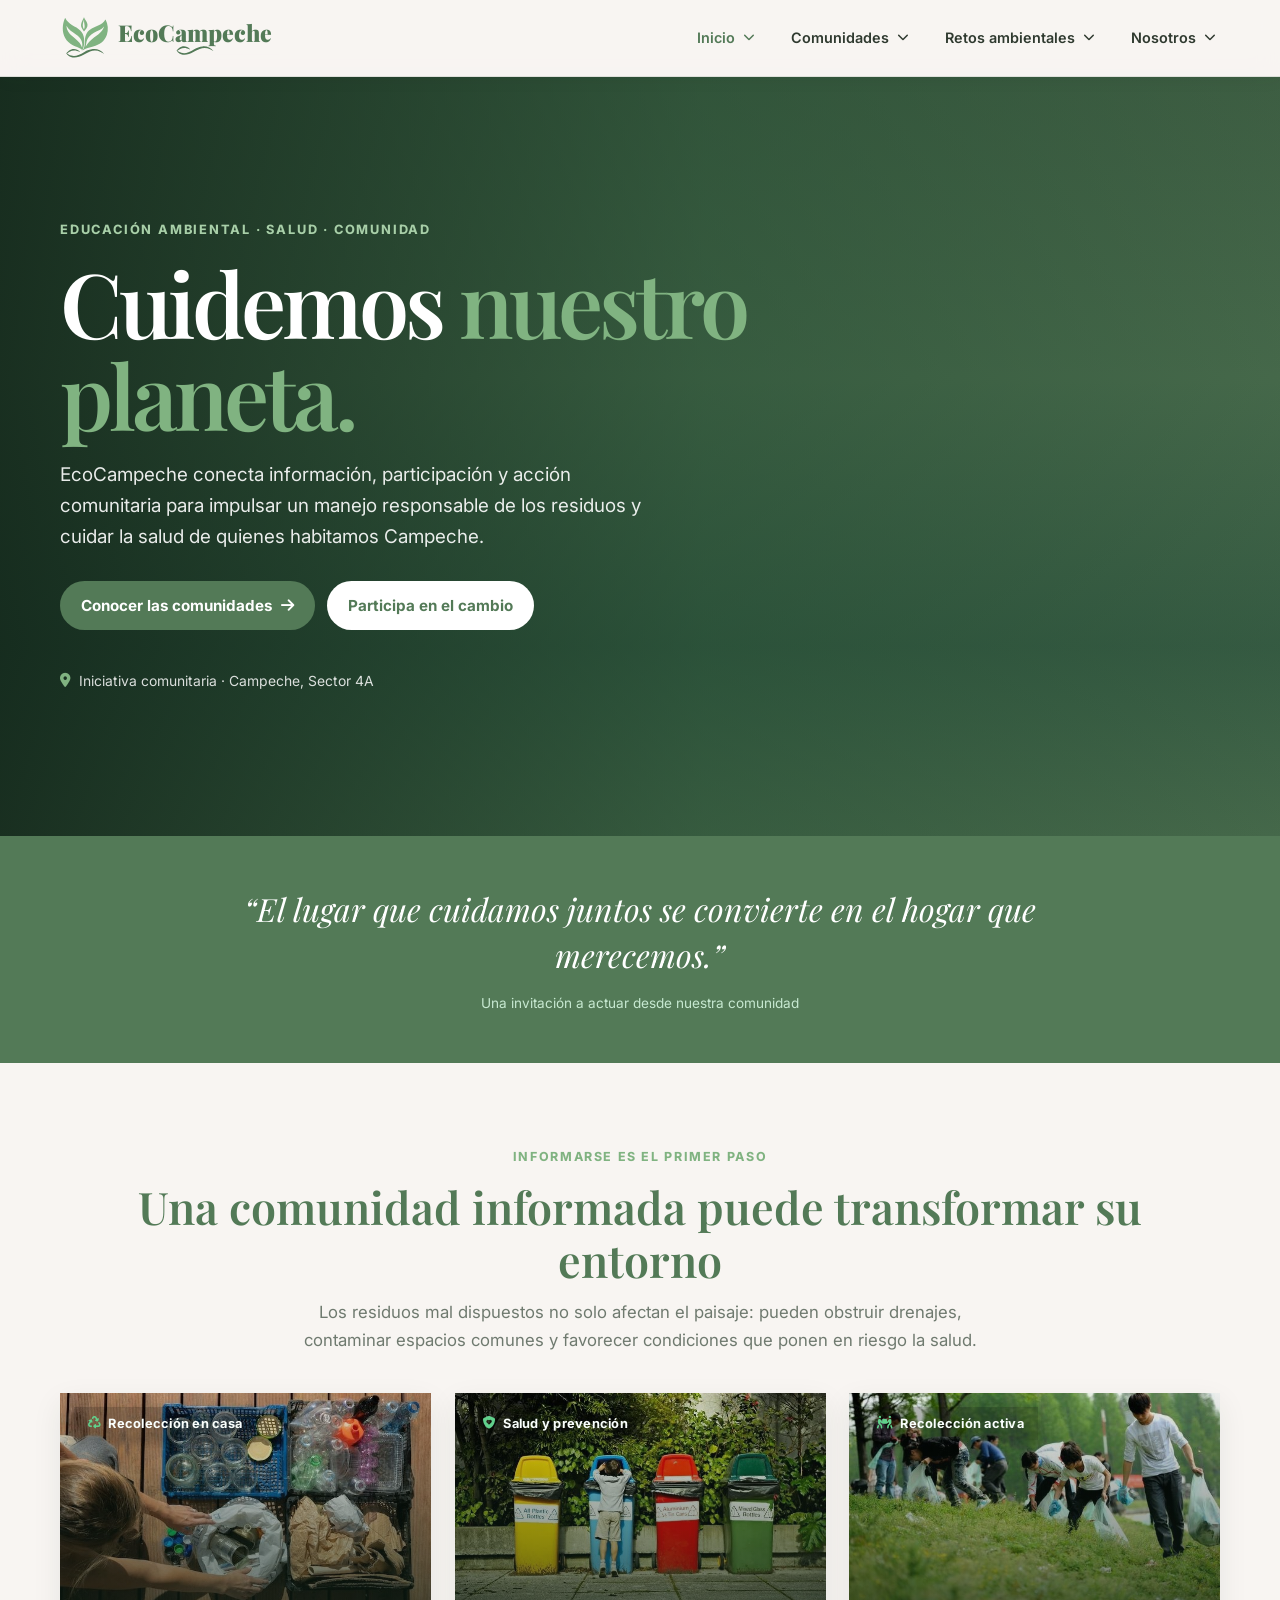
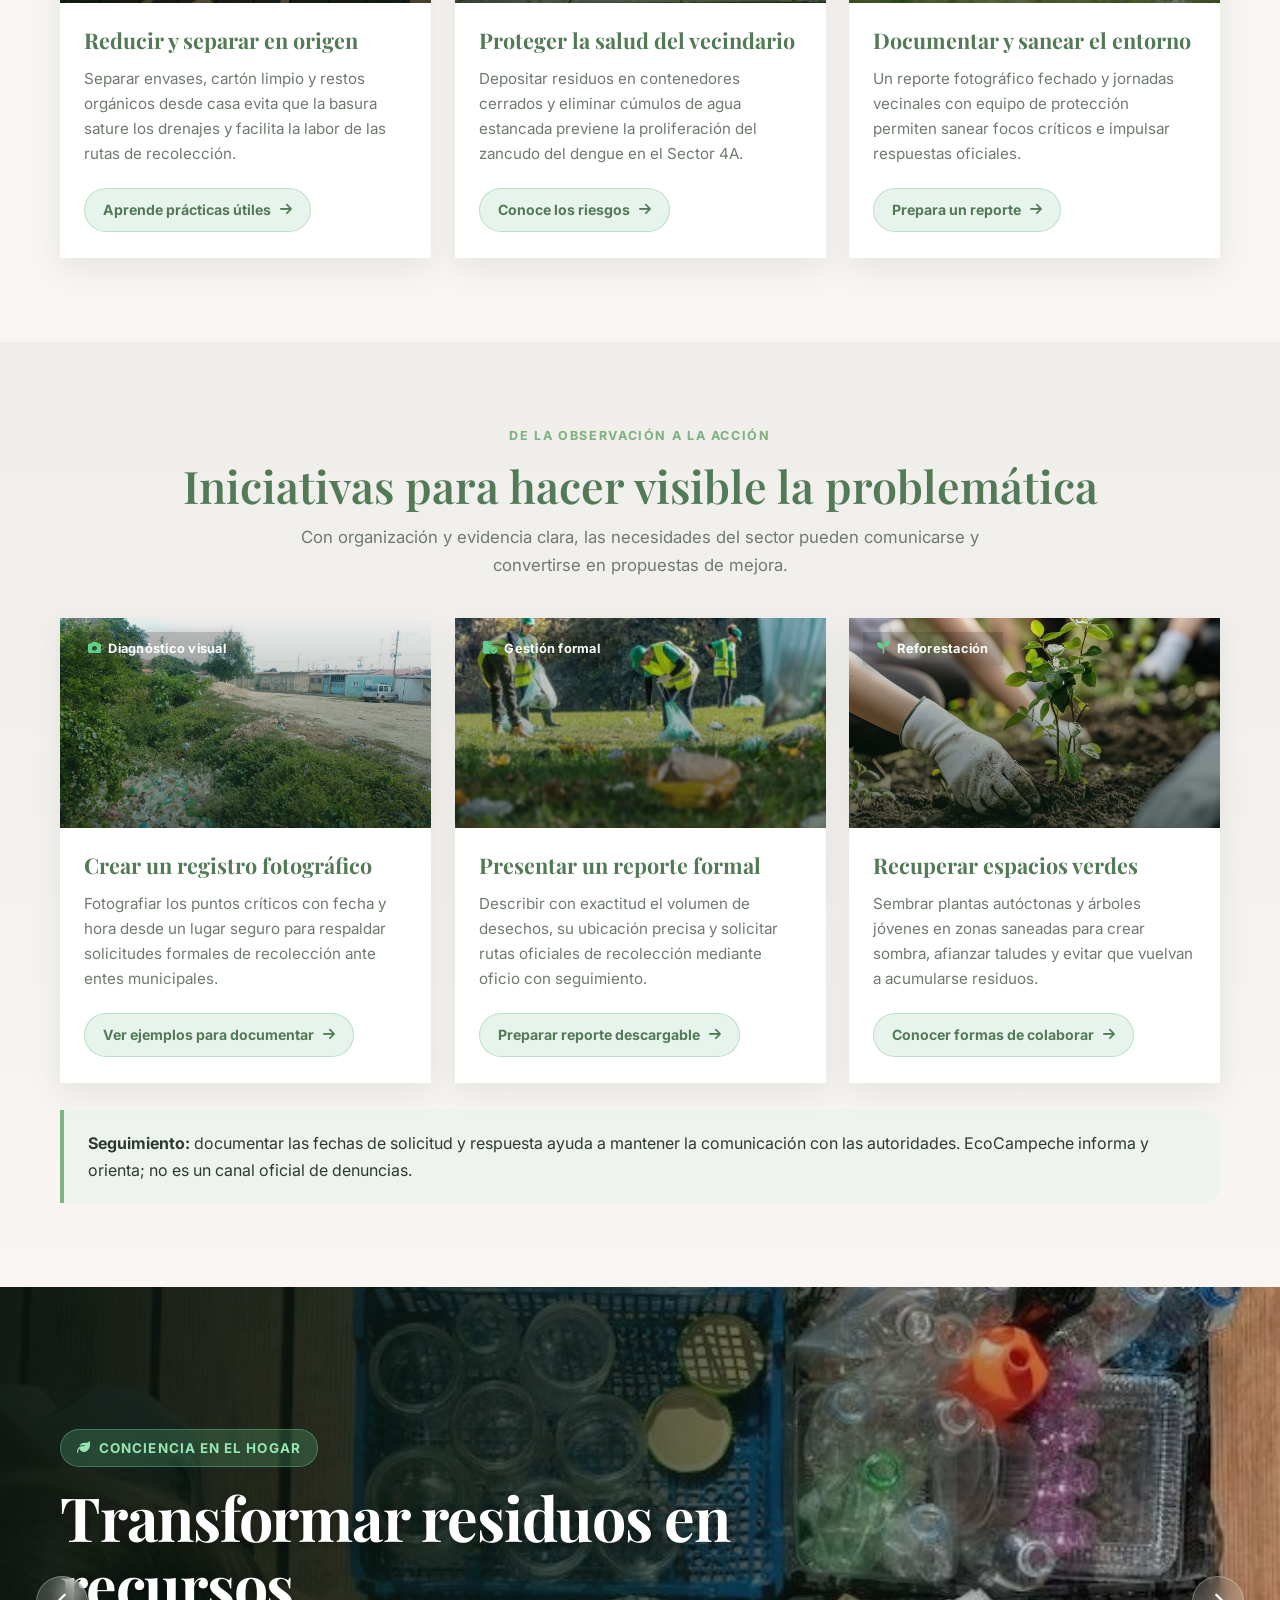
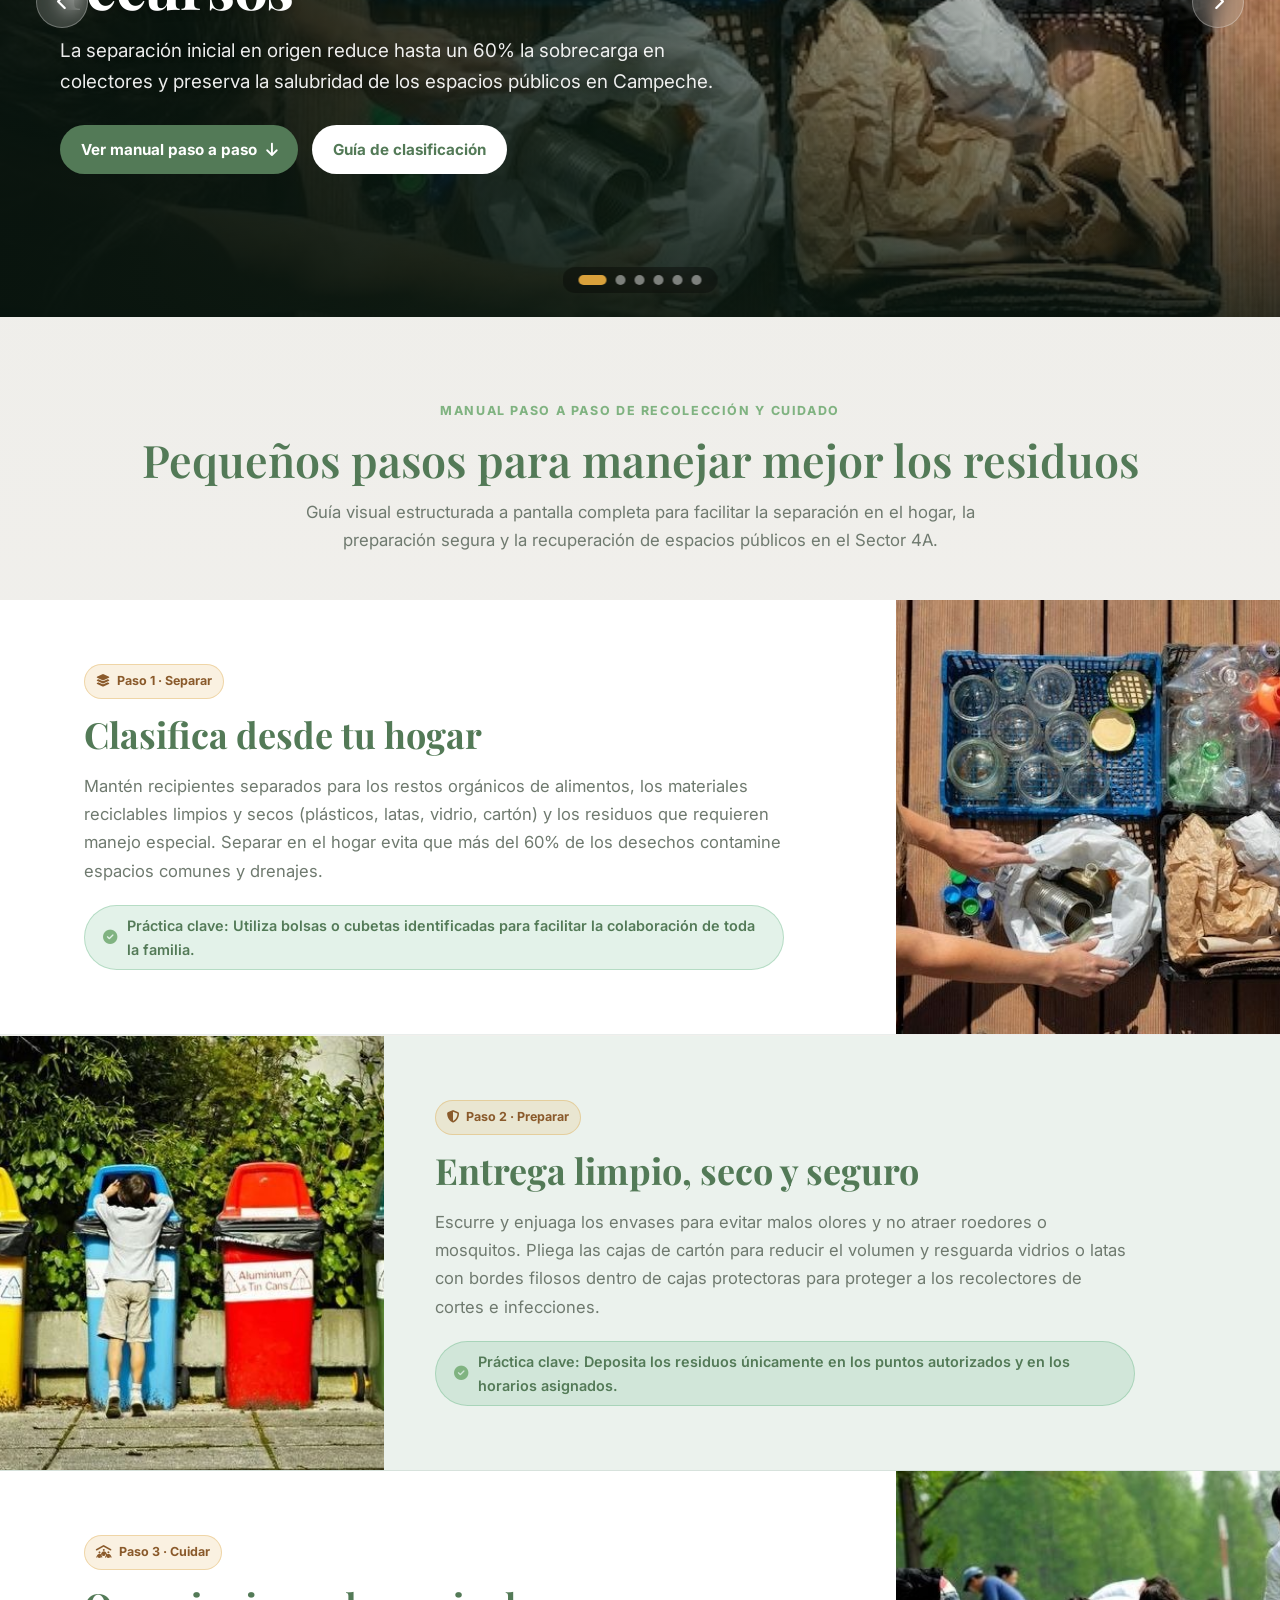
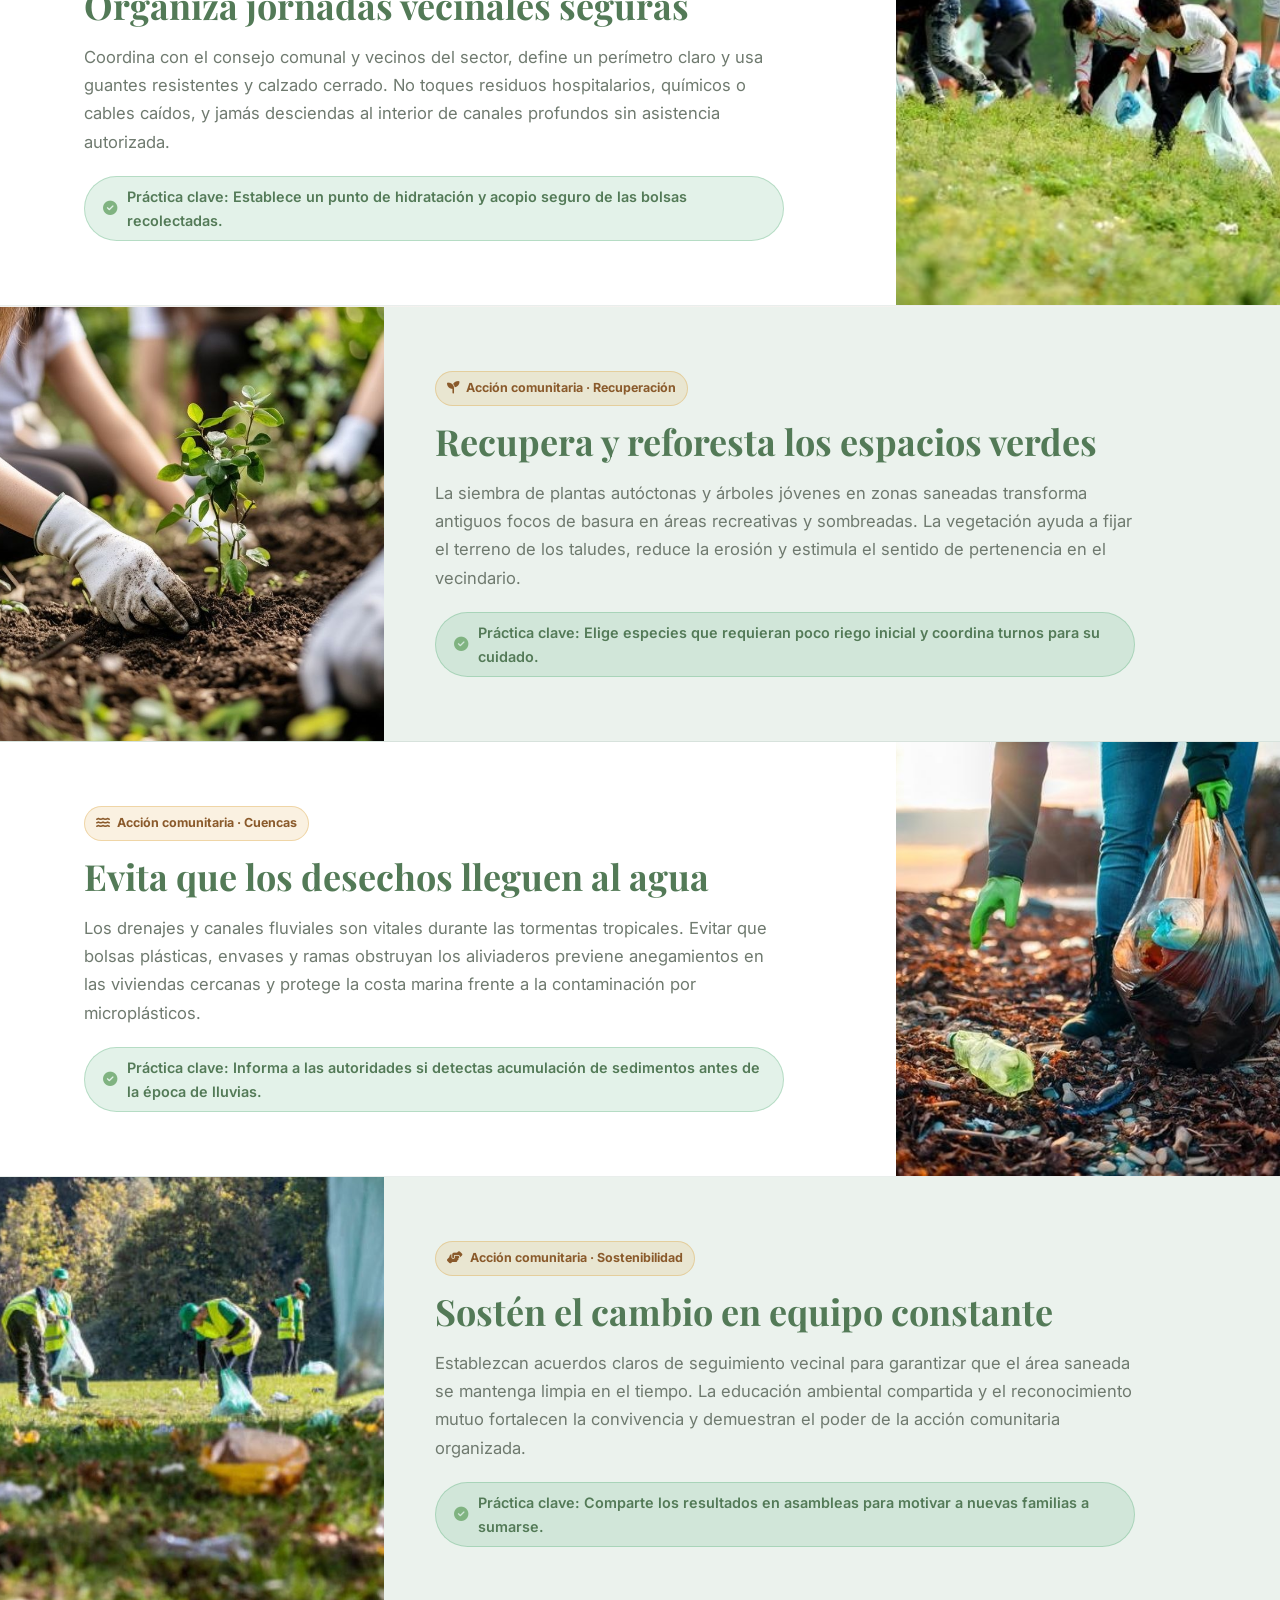
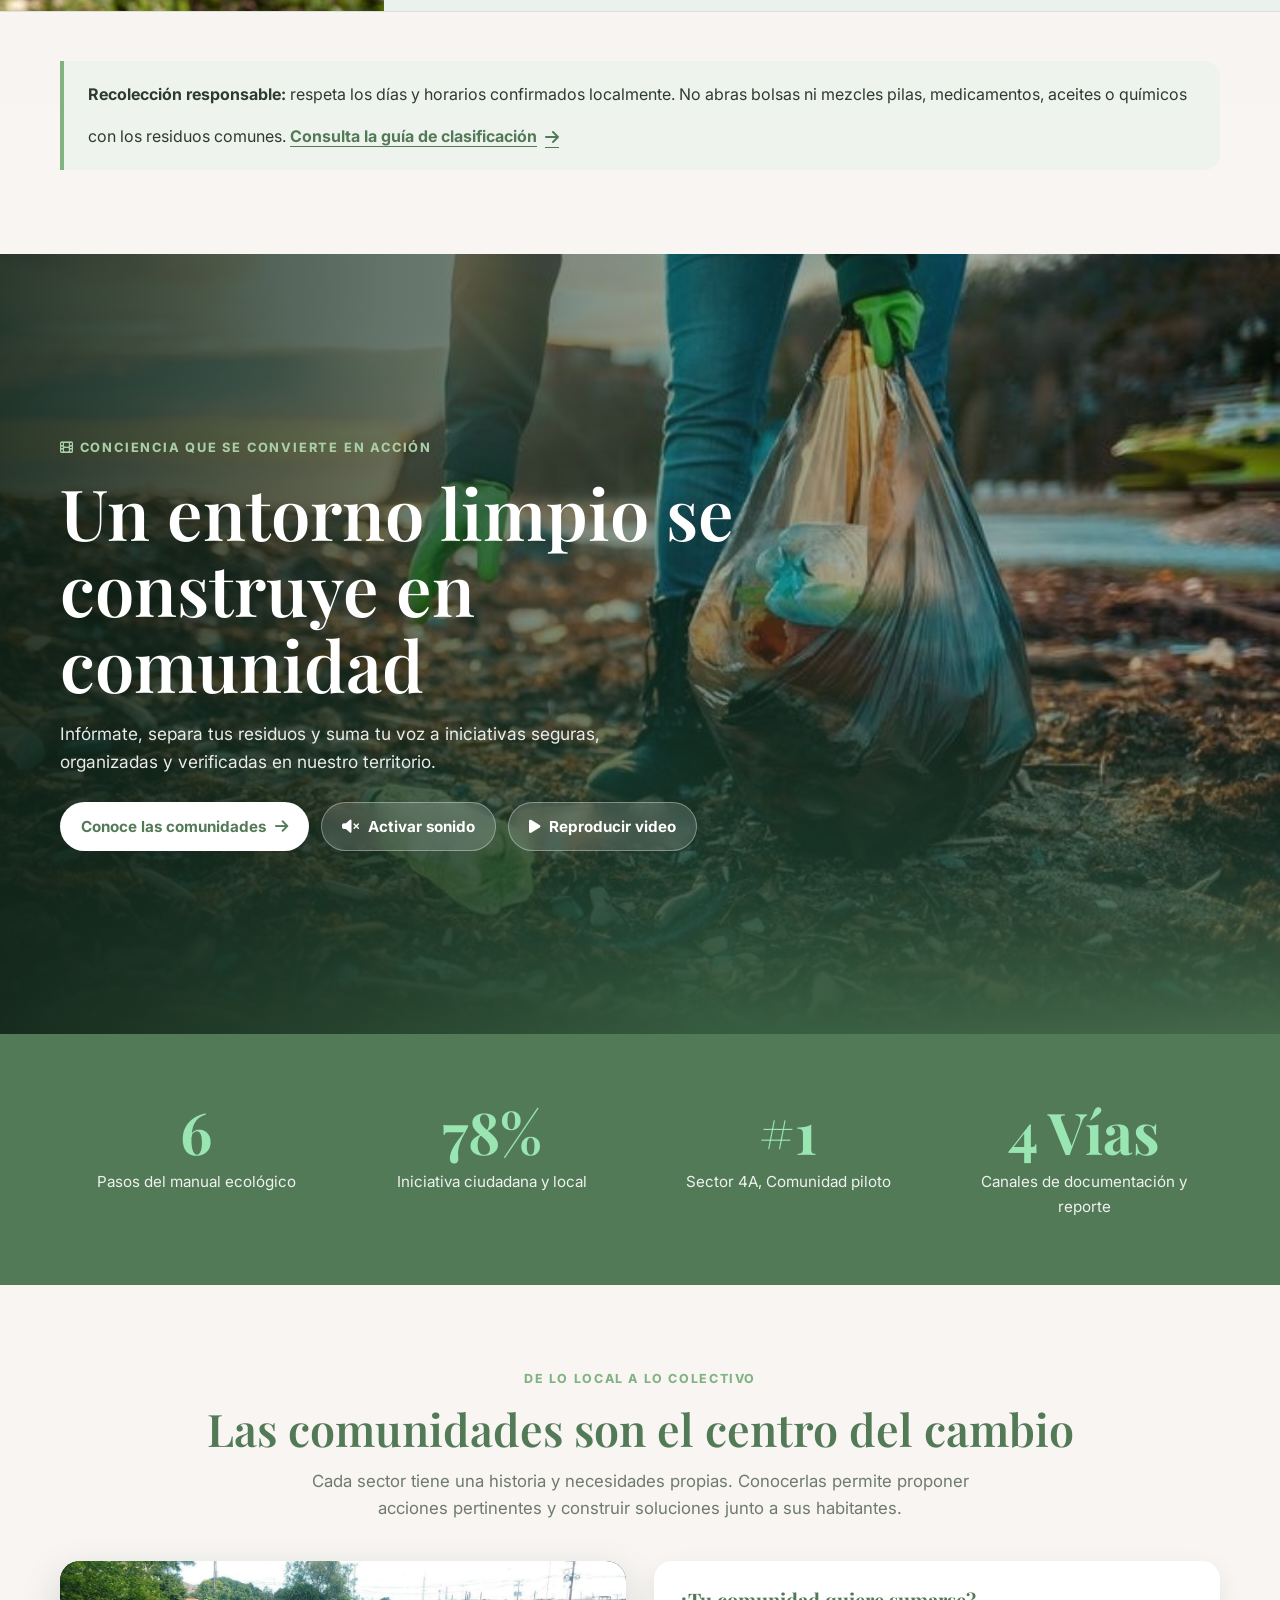
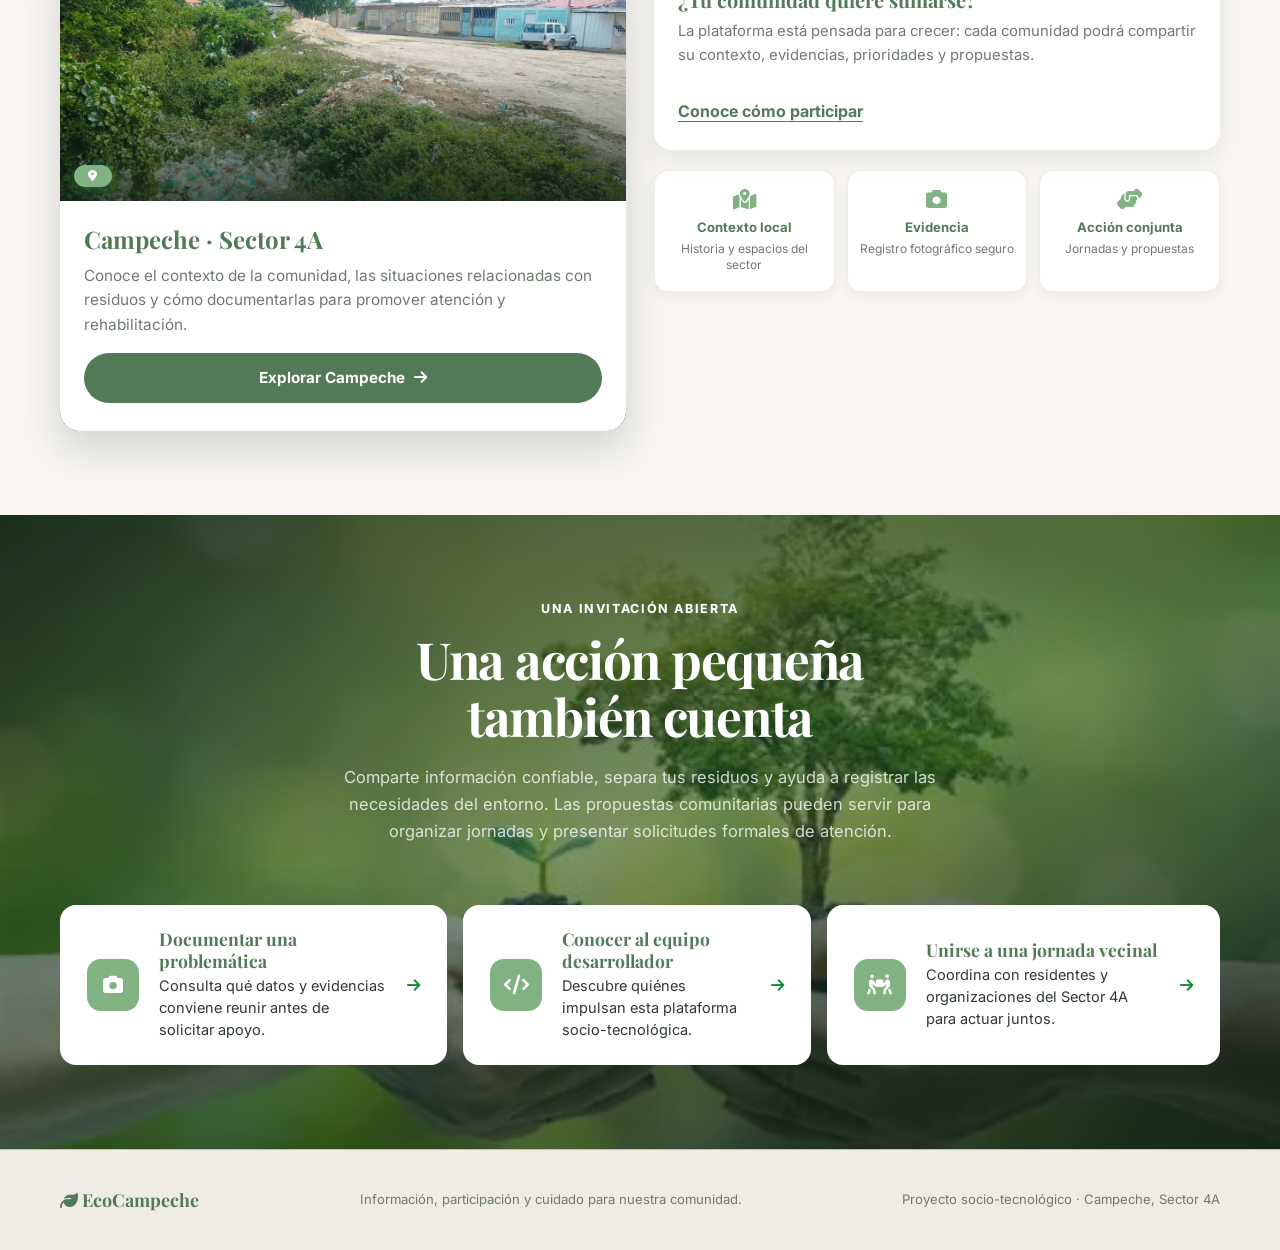
==== commit a67fc916: "Update navigation terminology and add site flow documentation" ====
--- a/index.html
+++ b/index.html
@@ -68,7 +68,7 @@
                     <li class="navegacion__grupo">
                         <details class="navegacion__desplegable">
                             <summary>
-                                <span>Problemática</span>
+                                <span>Retos ambientales</span>
                                 <i class="fa-solid fa-chevron-down" aria-hidden="true"></i>
                             </summary>
                             <ul class="navegacion__submenu">
--- a/styles.css
+++ b/styles.css
@@ -1,15 +1,20 @@
 /* Estilos base y componentes compartidos. */
 /* Variables, reinicio y accesibilidad */
 :root {
-    --fondo-principal: #F4F7F6;
+    --fondo-principal: #F8F5F2;
     --fondo-superficie: #FFFFFF;
-    --fondo-suave: #EAF1EC;
-    --color-principal: #2E5A44;
-    --color-acento: #3EA066;
-    --color-destacado: #61D08C;
-    --color-texto: #26342B;
-    --color-texto-secundario: #68766D;
-    --color-borde: rgba(46, 90, 68, 0.13);
+    --fondo-suave: #EEF3EE;
+    --color-principal: #537A57;
+    --color-acento: #80B381;
+    --color-destacado: #D9A13B;
+    --color-texto: #2F3A2F;
+    --color-texto-secundario: #6F7A6F;
+    --color-borde: #A8CFA8;
+    --color-tierra: #8A5A2B;
+    --color-tierra-clara: #C08A4E;
+    --color-exito: #3F7D4E;
+    --color-advertencia: #D9A13B;
+    --color-error: #B4452F;
     --verde-whatsapp: #25D366;
     --fuente-titulos: "Playfair Display", Georgia, serif;
     --fuente-texto: "Inter", system-ui, sans-serif;
@@ -188,7 +193,7 @@
 .tarjeta-cristal,
 .tarjeta {
     overflow: hidden;
-    border: 1px solid rgba(255, 255, 255, 0.72);
+    border: 1px solid rgba(168, 207, 168, 0.45);
     border-radius: var(--radio-borde);
     background: rgba(255, 255, 255, 0.83);
     box-shadow: var(--sombra-suave);
@@ -241,7 +246,7 @@
     margin-bottom: 17px;
     place-items: center;
     border-radius: 14px;
-    background-color: var(--color-acento);
+    background: rgba(128, 179, 129, 0.16);
     color: var(--color-principal);
     font-size: 1.2rem;
 }
@@ -275,6 +280,8 @@
     opacity: 0.88;
 }
 
+
+
 .boton:disabled:hover {
     transform: none;
 }
@@ -284,12 +291,12 @@
 }
 
 .boton--principal {
-    background: var(--color-acento);
+    background: var(--color-principal);
     color: #fff;
 }
 
 .boton--principal:hover {
-    background: var(--color-principal);
+    background: var(--color-tierra);
 }
 
 .boton--secundario {
@@ -299,7 +306,8 @@
 }
 
 .boton--secundario:hover {
-    background: var(--color-principal);
+    background: var(--color-tierra-clara);
+    border-color: var(--color-tierra-clara);
     color: #fff;
 }
 
@@ -320,7 +328,7 @@
 }
 
 .enlace-texto:hover {
-    color: var(--color-acento);
+    color: var(--color-tierra-clara);
 }
 
 .etiqueta {
@@ -329,9 +337,10 @@
     align-items: center;
     gap: 7px;
     padding: 6px 11px;
+    border: 1px solid rgba(217, 161, 59, 0.35);
     border-radius: 999px;
-    background: var(--fondo-suave);
-    color: var(--color-principal);
+    background: rgba(217, 161, 59, 0.15);
+    color: var(--color-tierra);
     font-size: 0.78rem;
     font-weight: 700;
 }
@@ -356,7 +365,7 @@
     inset: 0 0 auto;
     min-height: var(--alto-cabecera);
     border-bottom: 1px solid rgba(46, 90, 68, 0.09);
-    background: rgba(255, 255, 255, 0.86);
+    background: rgba(248, 245, 242, 0.92);
     box-shadow: 0 3px 16px rgba(28, 54, 38, 0.05);
     -webkit-backdrop-filter: blur(14px);
     backdrop-filter: blur(14px);
@@ -445,7 +454,10 @@
     transition: transform 180ms ease;
 }
 
-.navegacion__enlace:hover,
+.navegacion__enlace:hover {
+    color: var(--color-tierra-clara);
+}
+
 .navegacion__enlace.activo {
     color: var(--color-principal);
 }
@@ -644,7 +656,7 @@
 
 .portada__antetitulo {
     margin: 0 0 16px;
-    color: #C0F2D2;
+    color: var(--color-borde);
     font-size: 0.8rem;
     font-weight: 750;
     letter-spacing: 0.14em;
@@ -661,7 +673,7 @@
 }
 
 .portada__titulo span {
-    color: #9AE6B2;
+    color: var(--color-acento);
 }
 
 .portada__subtitulo {
@@ -687,15 +699,15 @@
 }
 
 .portada__nota i {
-    color: #9AE6B2;
+    color: var(--color-acento);
 }
 
 .encabezado-pagina {
     margin-top: var(--alto-cabecera);
     padding: 76px 0 66px;
     background:
-        radial-gradient(ellipse at 82% 10%, rgba(97, 208, 140, 0.2), transparent 32rem),
-        linear-gradient(135deg, #1F4732, #2E5A44);
+        radial-gradient(ellipse at 82% 10%, rgba(128, 179, 129, 0.22), transparent 32rem),
+        linear-gradient(135deg, #375239, var(--color-principal));
     color: #fff;
 }
 
@@ -716,7 +728,7 @@
 }
 
 .encabezado-pagina .antetitulo {
-    color: #B9EBC9;
+    color: var(--color-borde);
     text-align: left;
 }
 
@@ -1070,7 +1082,7 @@
     width: 122px;
     height: 122px;
     margin: 28px auto 0;
-    border: 3px solid var(--color-destacado);
+    border: 3px solid var(--color-acento);
     border-radius: 50%;
     object-fit: cover;
 }
@@ -1141,8 +1153,8 @@
     margin-top: 13px;
     padding: 5px 9px;
     border-radius: 999px;
-    background: rgba(235, 182, 65, 0.16);
-    color: #755316;
+    background: rgba(217, 161, 59, 0.18);
+    color: var(--color-tierra);
     font-size: 0.75rem;
     font-weight: 750;
 }
@@ -1359,7 +1371,7 @@
 /* Pie de página y utilidades */
 .pie {
     border-top: 1px solid var(--color-borde);
-    background: #EAF1EC;
+    background: #EFECE6;
 }
 
 .pie__contenido {
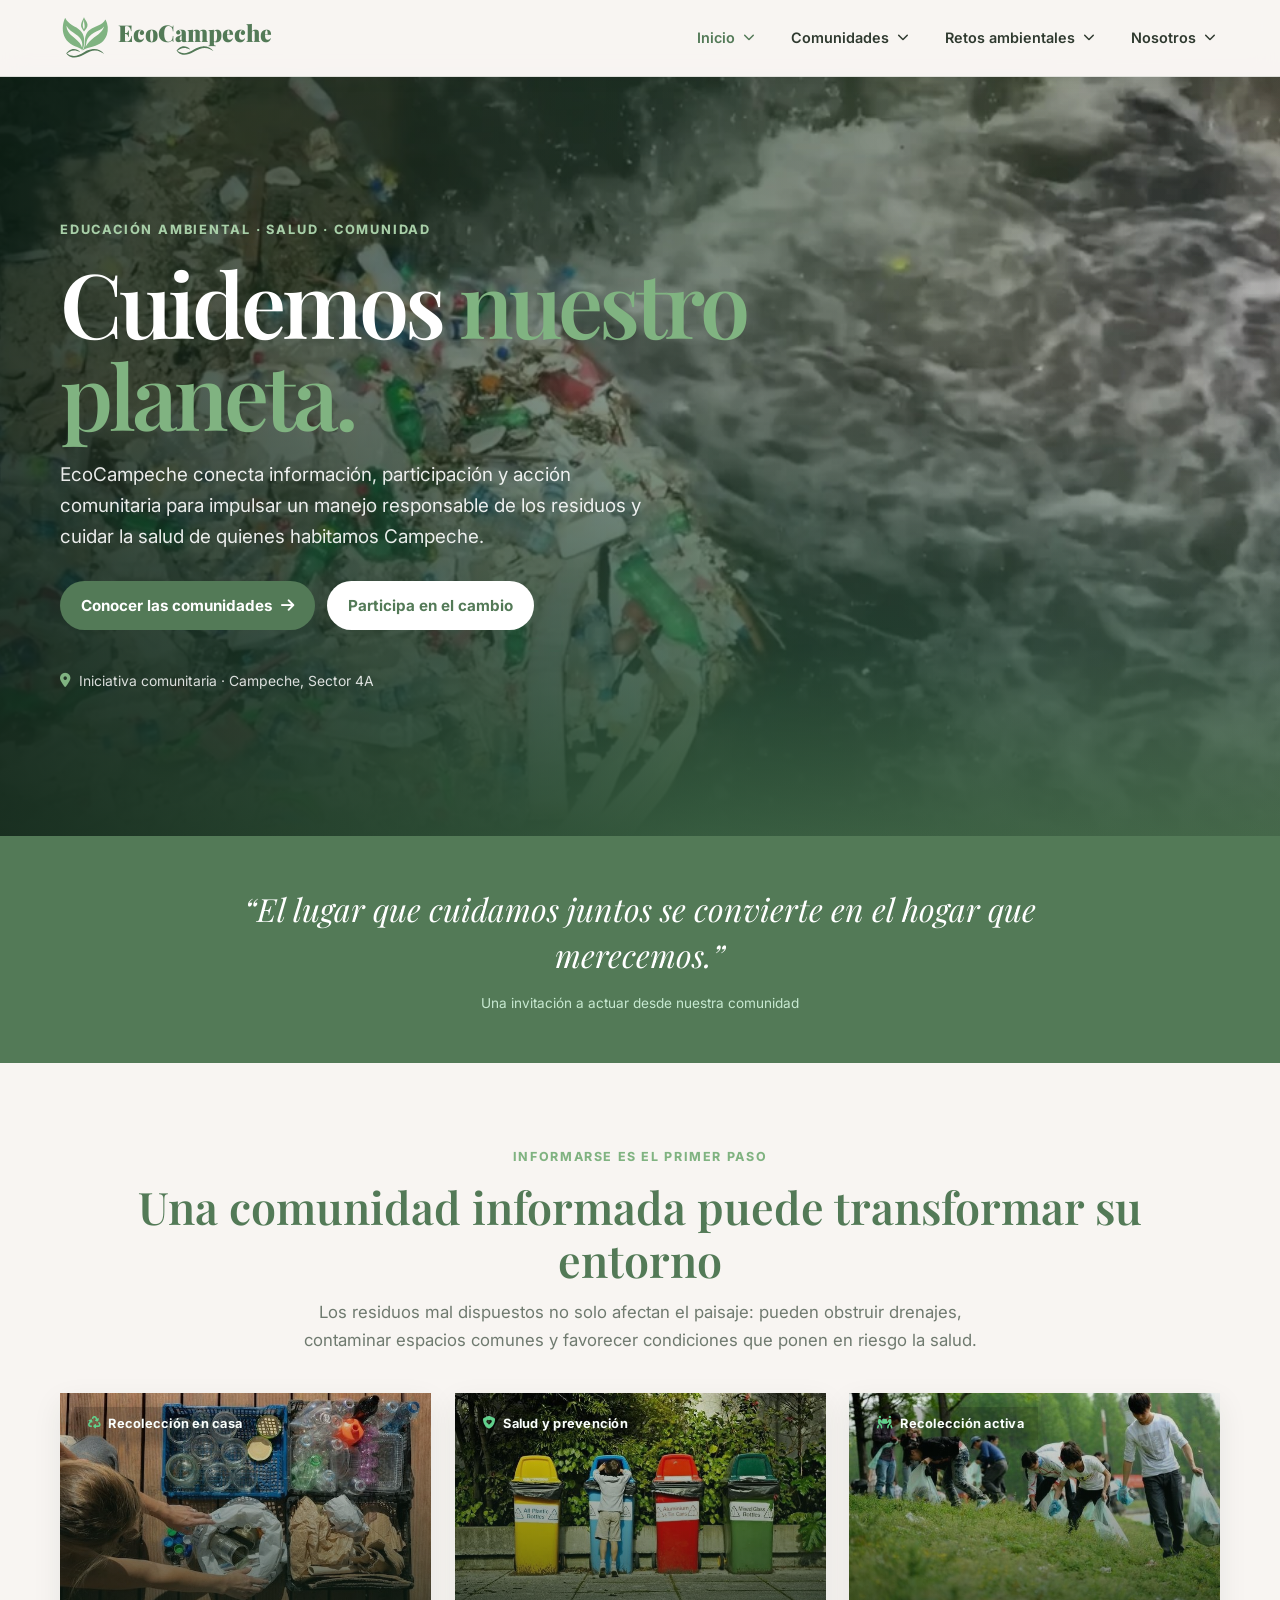
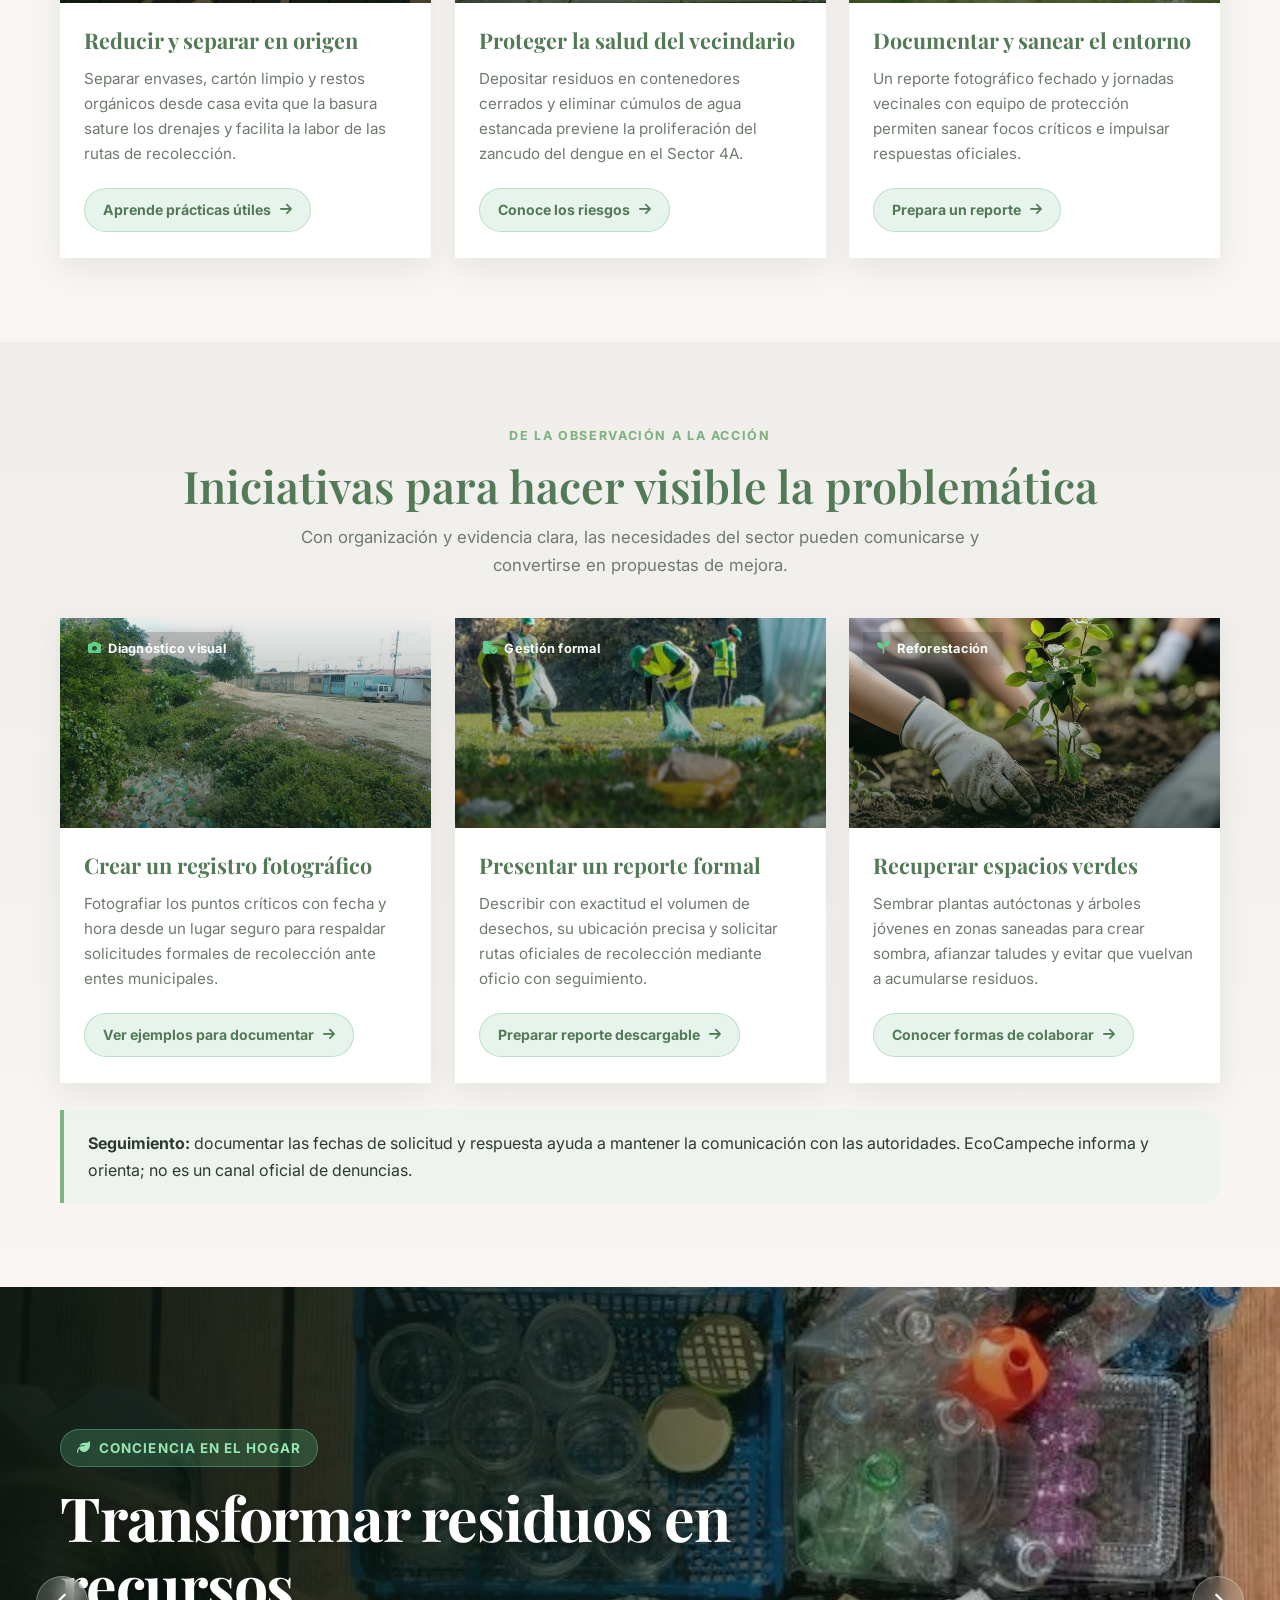
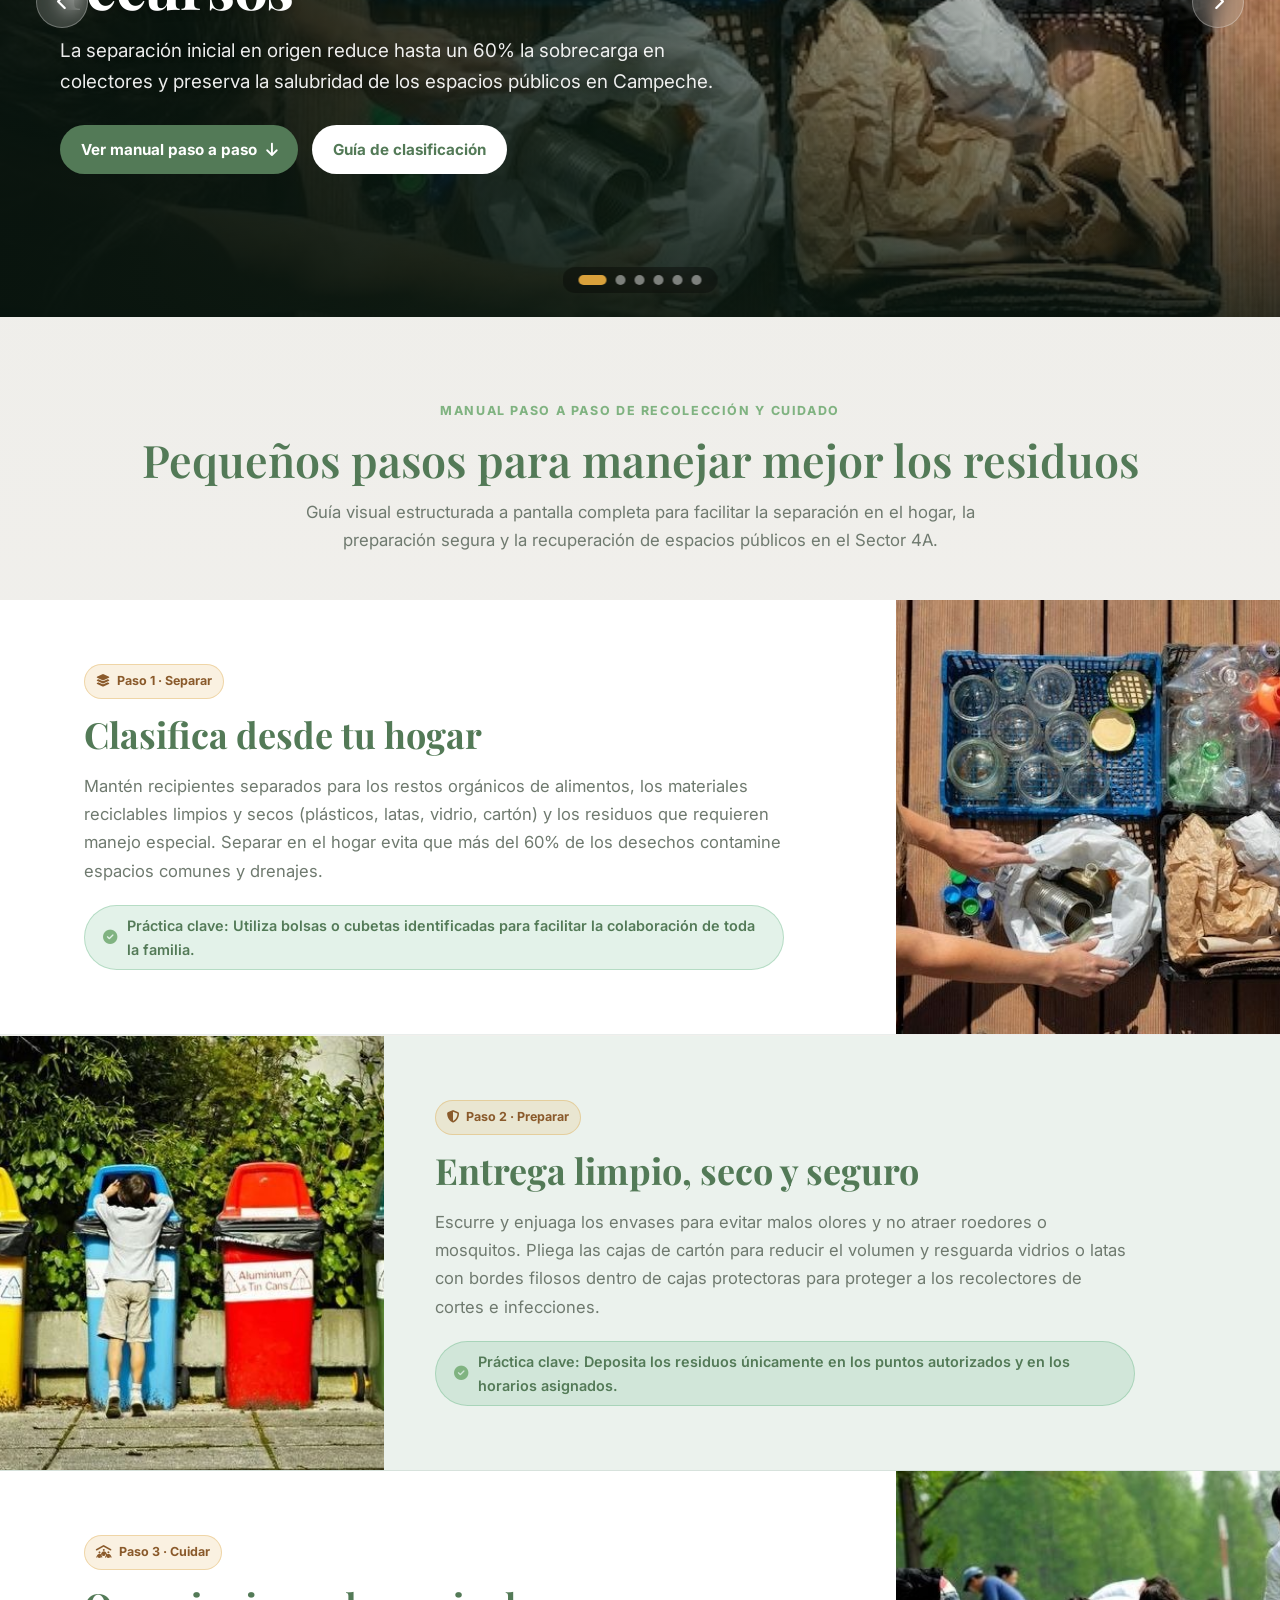
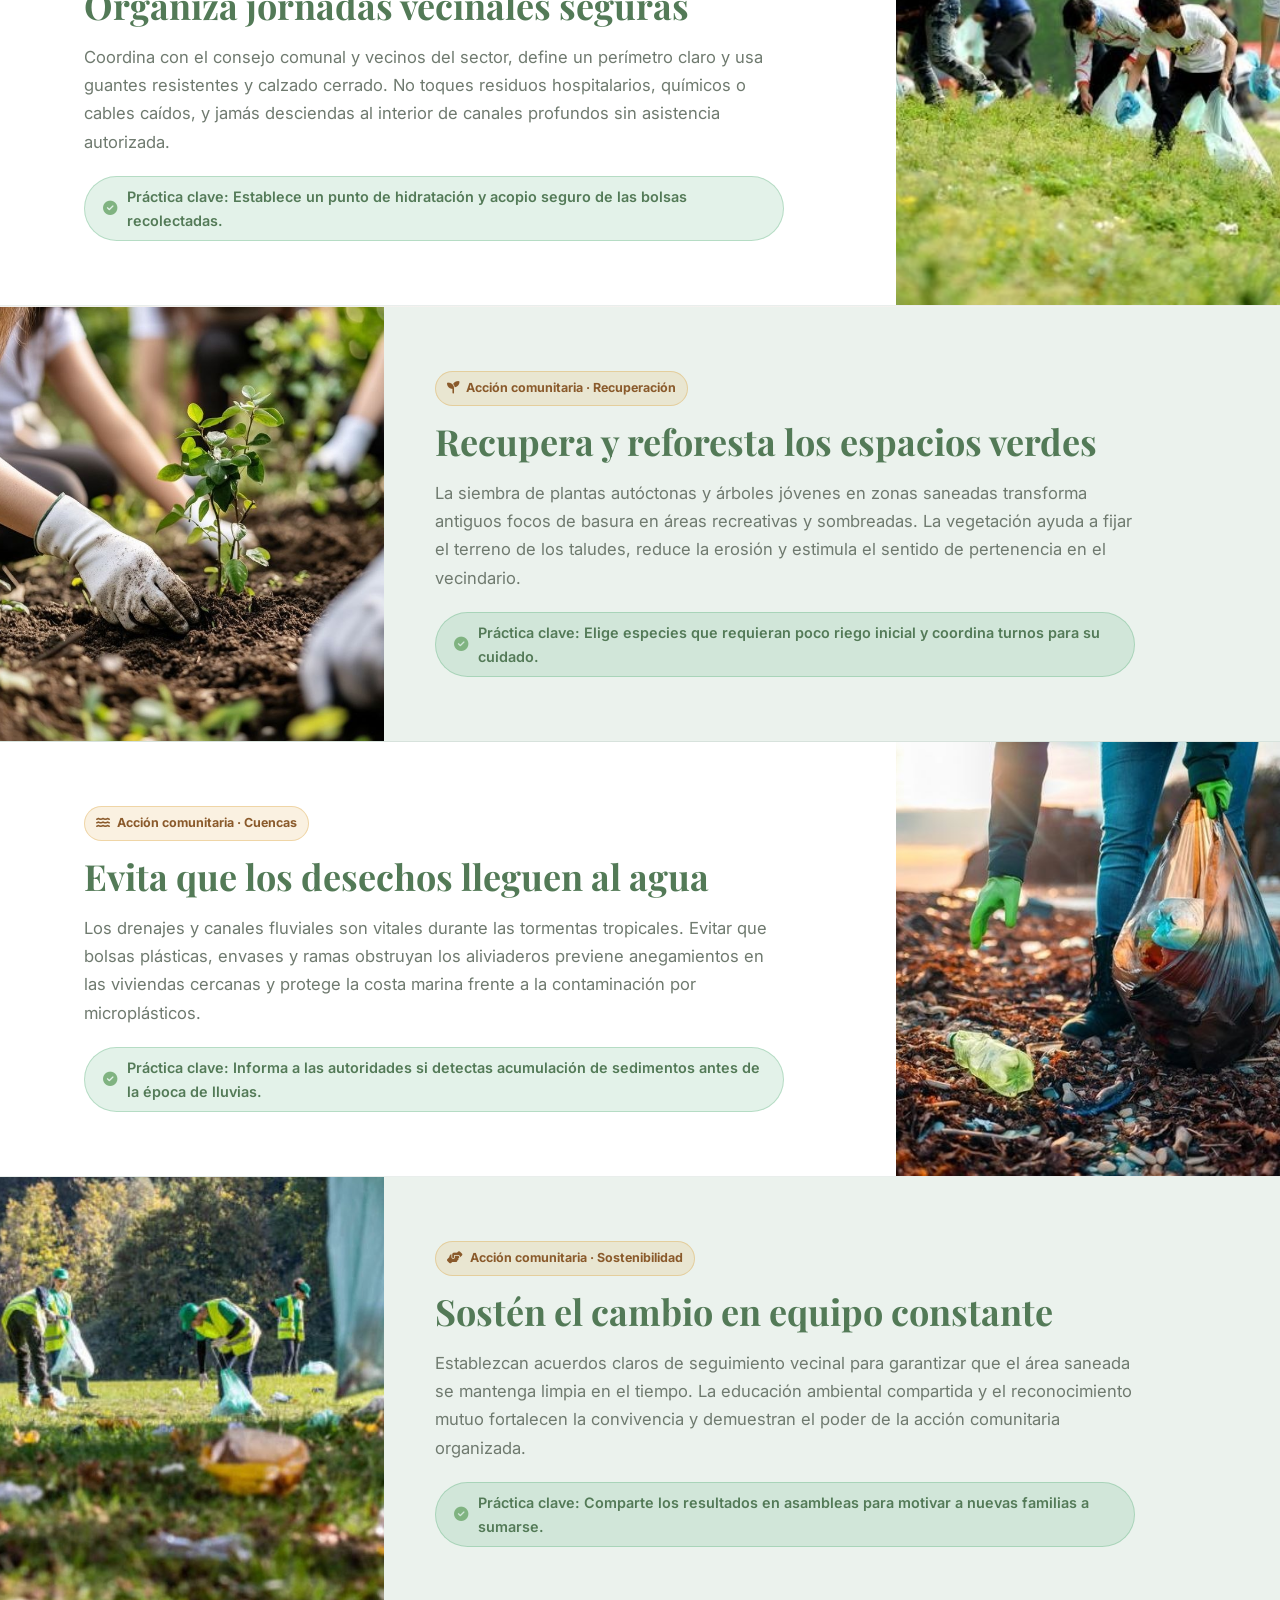
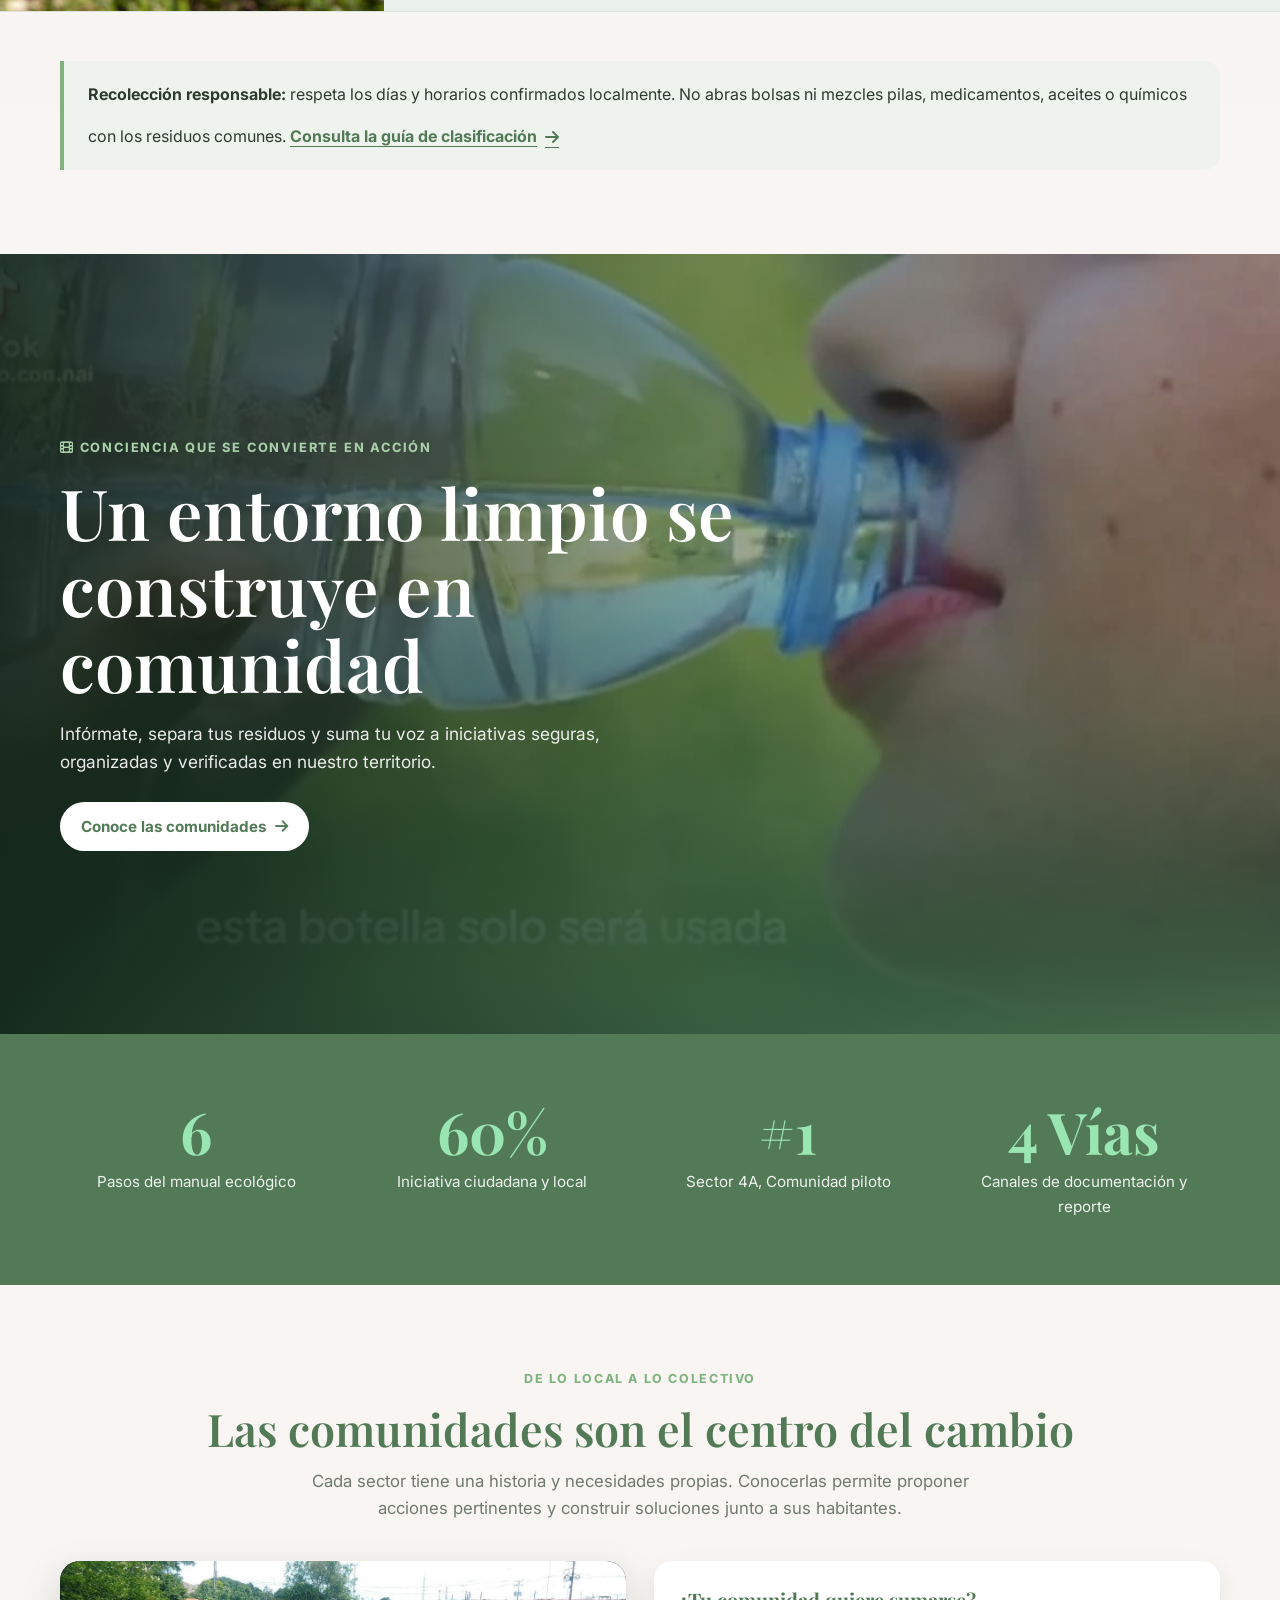
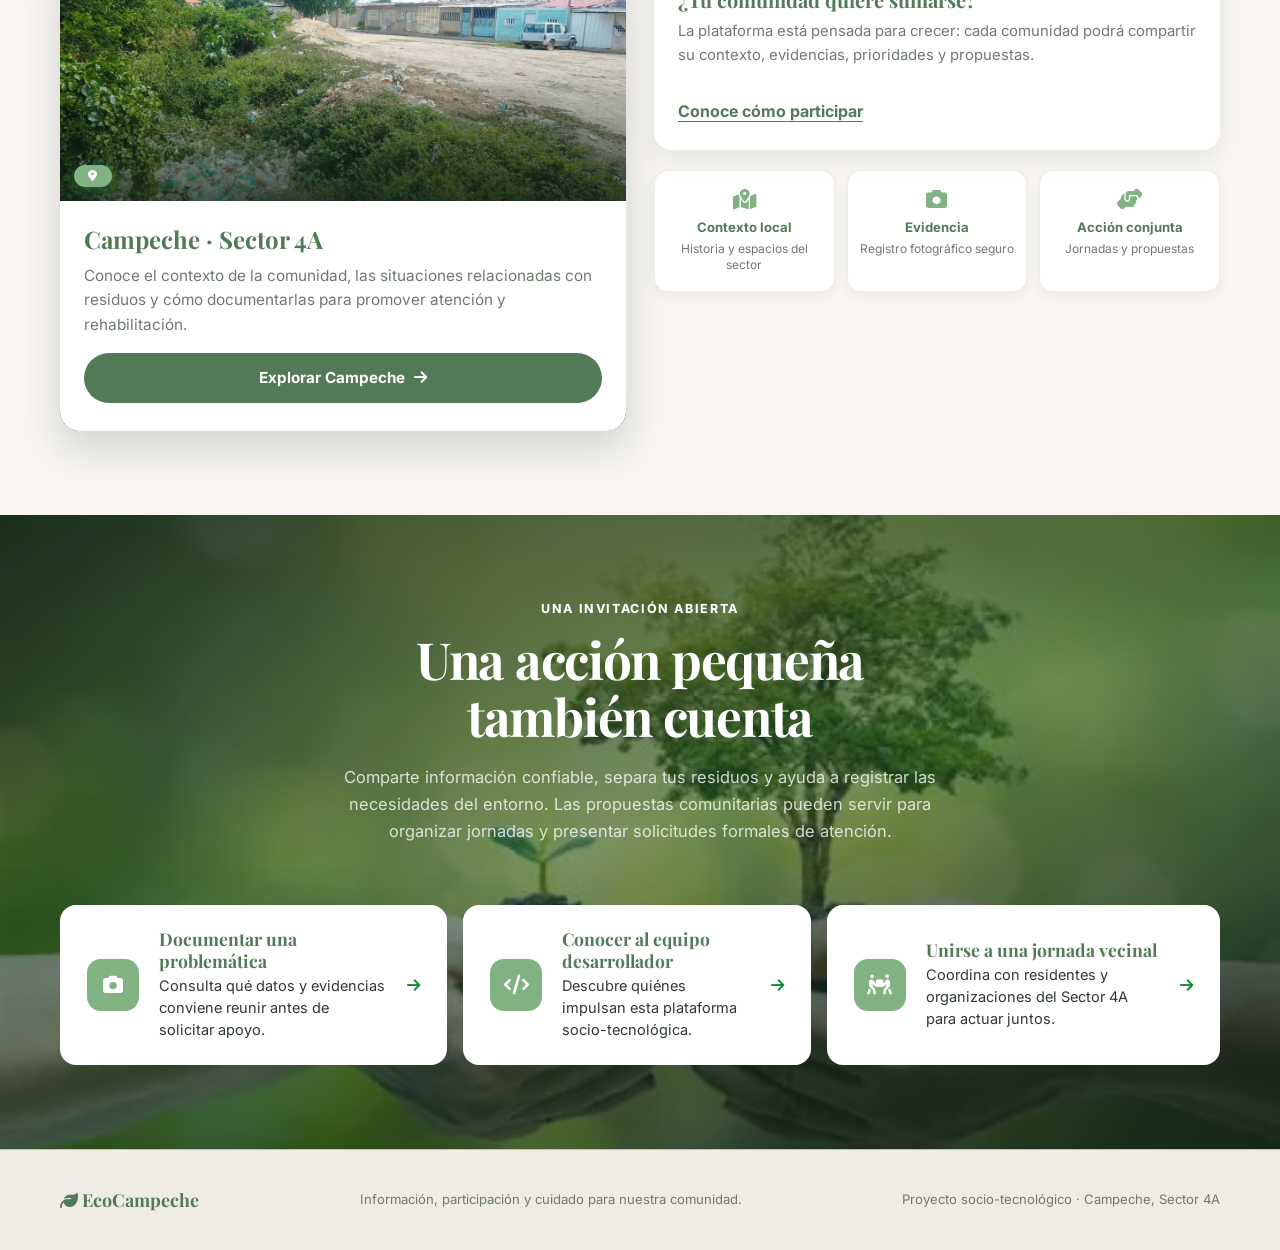
==== commit 3d24b56f: "Replace autoplay videos with animated WebP images and add fallback GIFs for reduced motion preferenc" ====
--- a/index.html
+++ b/index.html
@@ -112,9 +112,10 @@
 
         <section class="portada" aria-labelledby="titulo-portada">
 
-            <video class="portada__video" autoplay muted loop playsinline aria-hidden="true">
-                <source src="videos/Video Hero.mp4" type="video/mp4">
-            </video>
+            <picture>
+                <source srcset="assets/ecologia/photo_3_2026-11-04_13-33-26.jpg" media="(prefers-reduced-motion: reduce)">
+                <img class="portada__video" src="videos/portada-animada.webp" data-fallback-src="videos/portada-animada.gif" alt="" aria-hidden="true" width="960" height="540">
+            </picture>
 
             <div class="portada__capa" aria-hidden="true"></div>
 
@@ -487,12 +488,12 @@
             </div>
         </section>
 
-        <!-- Video comunitario a pantalla sumergida -->
+        <!-- Fondo animado comunitario -->
         <section class="video-destacado" id="video-comunitario" aria-labelledby="titulo-video-jornada">
-            <video class="video-destacado__medio" autoplay muted loop playsinline preload="metadata" poster="assets/ecologia/photo_3_2026-11-04_13-33-26.jpg" aria-label="Video sobre acciones de cuidado ambiental">
-                <source src="videos/IMG_4390.MP4" type="video/mp4">
-                Tu navegador no puede reproducir este video.
-            </video>
+            <picture>
+                <source srcset="assets/ecologia/photo_3_2026-11-04_13-33-26.jpg" media="(prefers-reduced-motion: reduce)">
+                <img class="video-destacado__medio" src="videos/comunidad-animada.webp" data-fallback-src="videos/comunidad-animada.gif" alt="" aria-hidden="true" width="640" height="352" loading="lazy" decoding="async">
+            </picture>
             <div class="video-destacado__capa" aria-hidden="true"></div>
             <div class="contenedor video-destacado__contenido">
                 <p class="portada__antetitulo"><i class="fa-solid fa-film" aria-hidden="true"></i> Conciencia que se convierte en acción</p>
@@ -500,8 +501,6 @@
                 <p class="video-destacado__texto">Infórmate, separa tus residuos y suma tu voz a iniciativas seguras, organizadas y verificadas en nuestro territorio.</p>
                 <div class="video-destacado__acciones">
                     <a class="boton boton--claro" href="comunidades.html">Conoce las comunidades <i class="fa-solid fa-arrow-right" aria-hidden="true"></i></a>
-                    <button class="boton boton--cristal boton-audio" type="button" aria-label="Activar o silenciar sonido"><i class="fa-solid fa-volume-xmark" aria-hidden="true"></i> Activar sonido</button>
-                    <button class="boton boton--cristal boton-reproducir" type="button" aria-label="Reproducir o pausar video"><i class="fa-solid fa-pause" aria-hidden="true"></i> Pausar video</button>
                 </div>
             </div>
         </section>
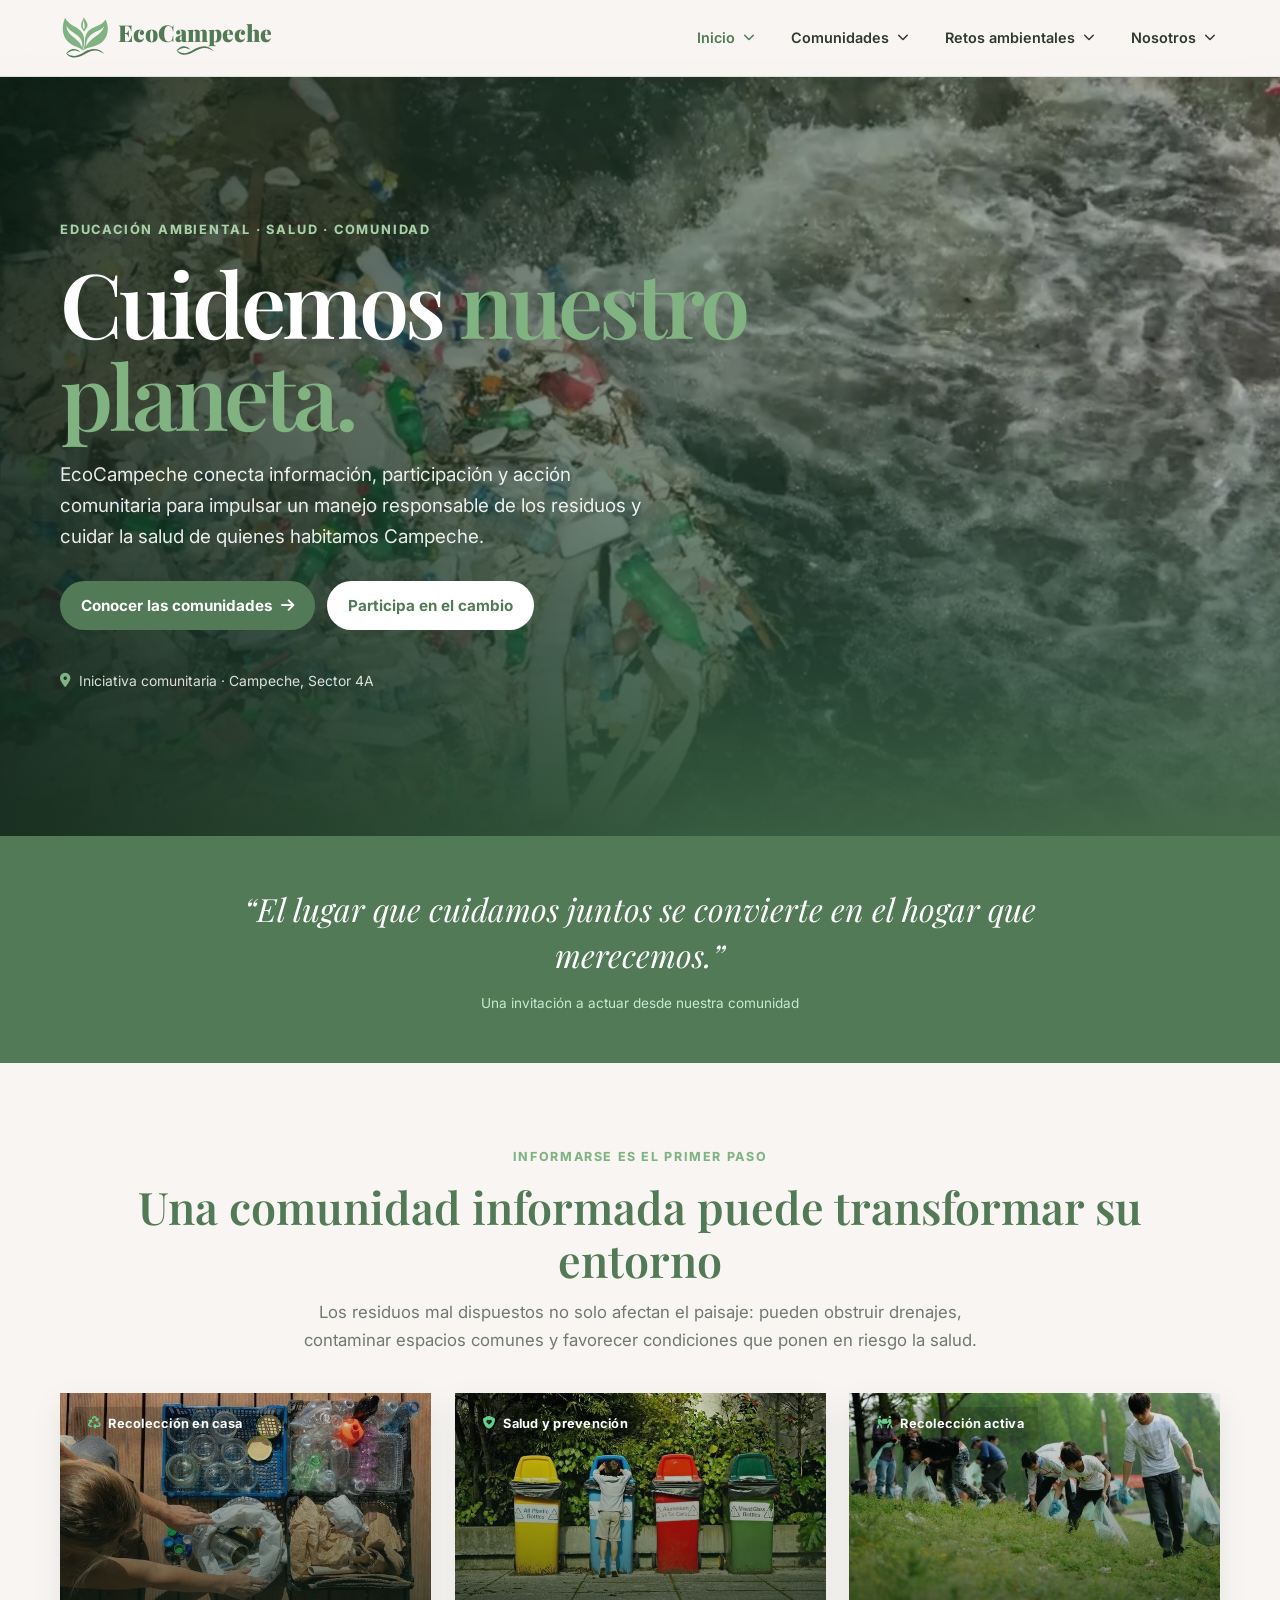
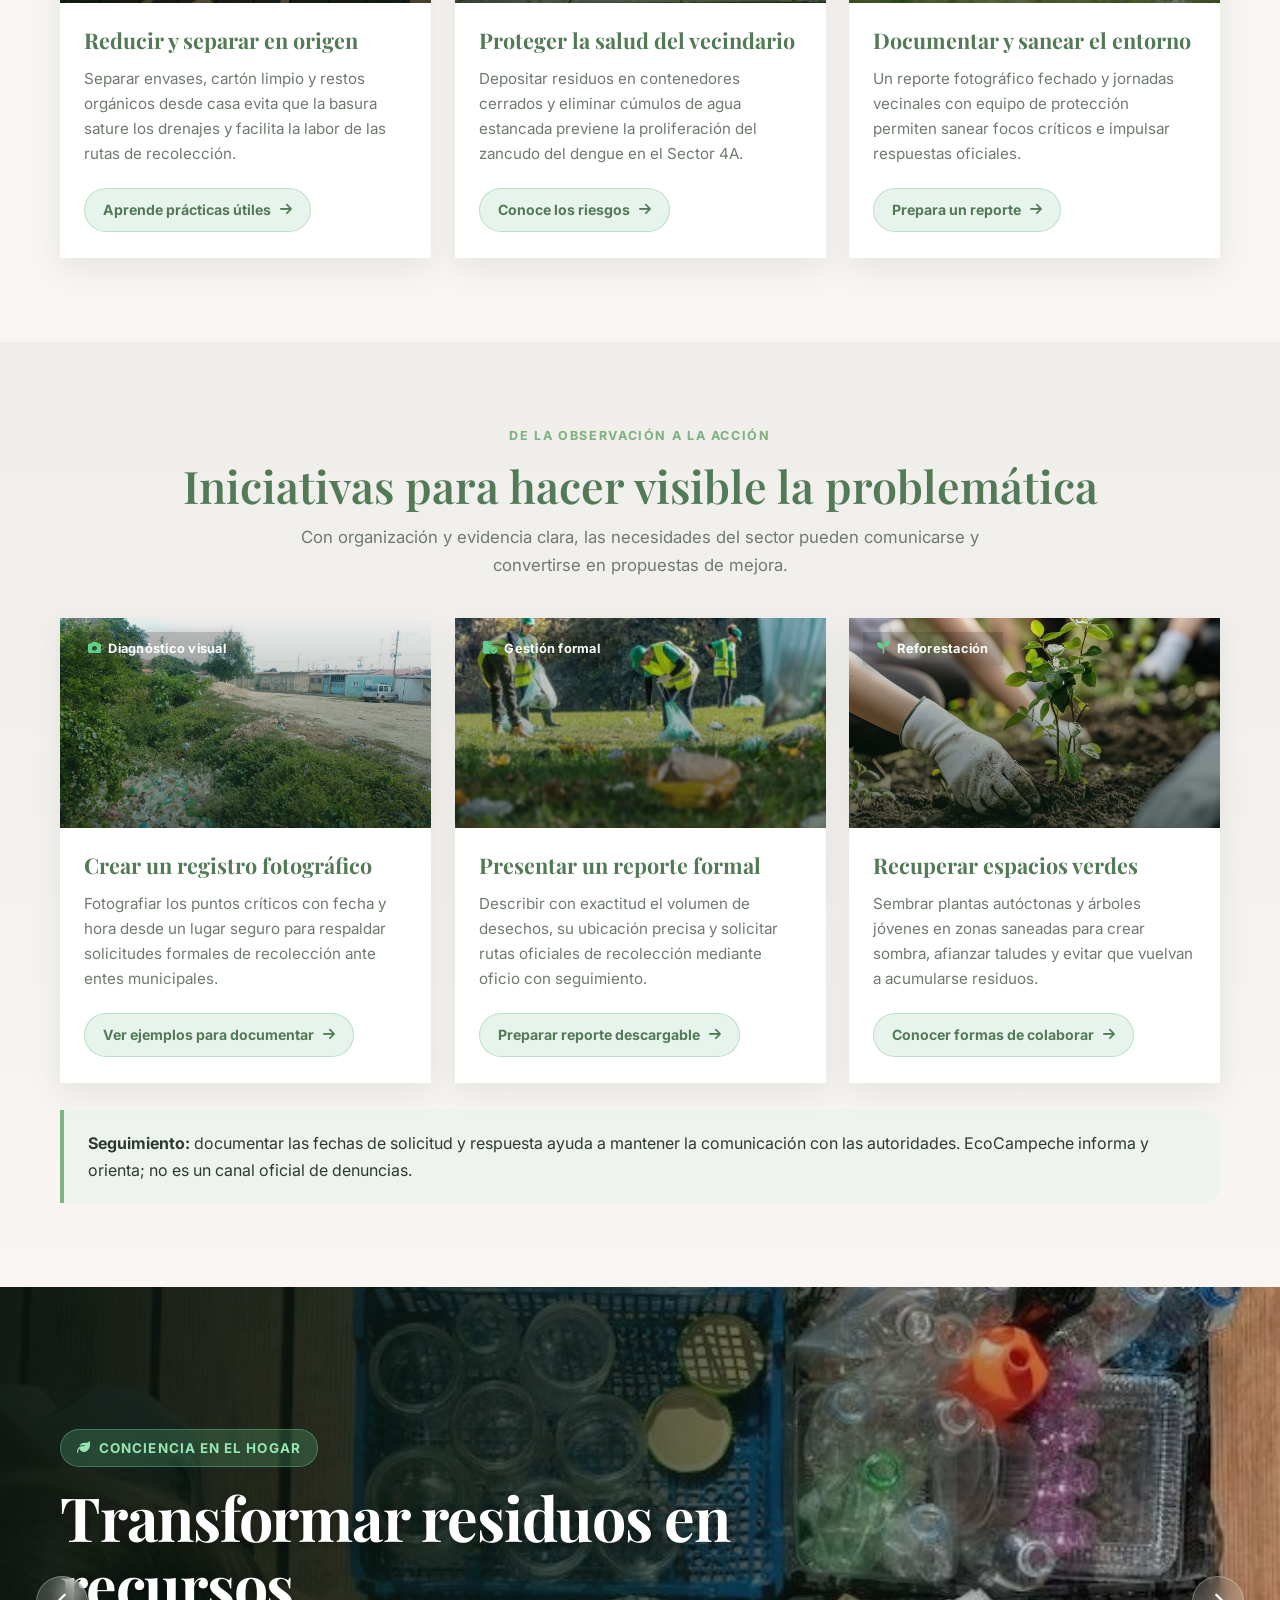
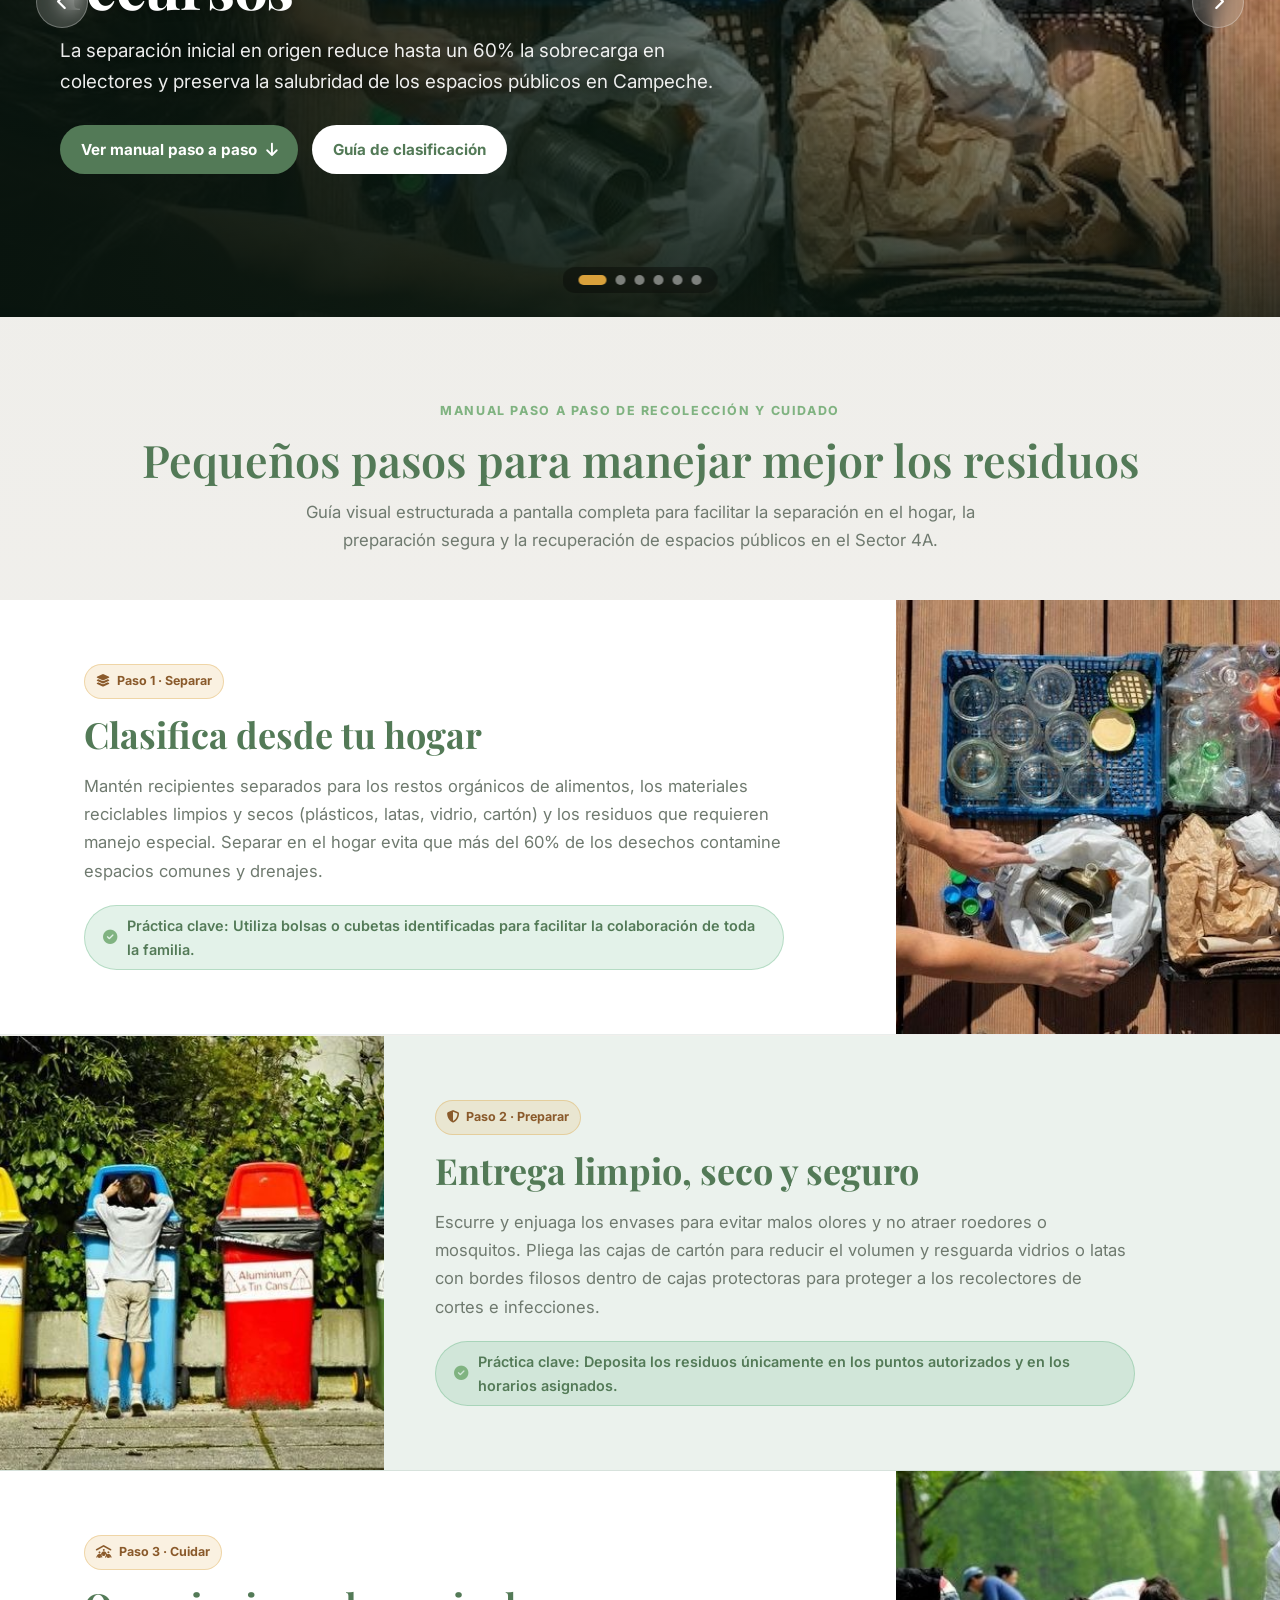
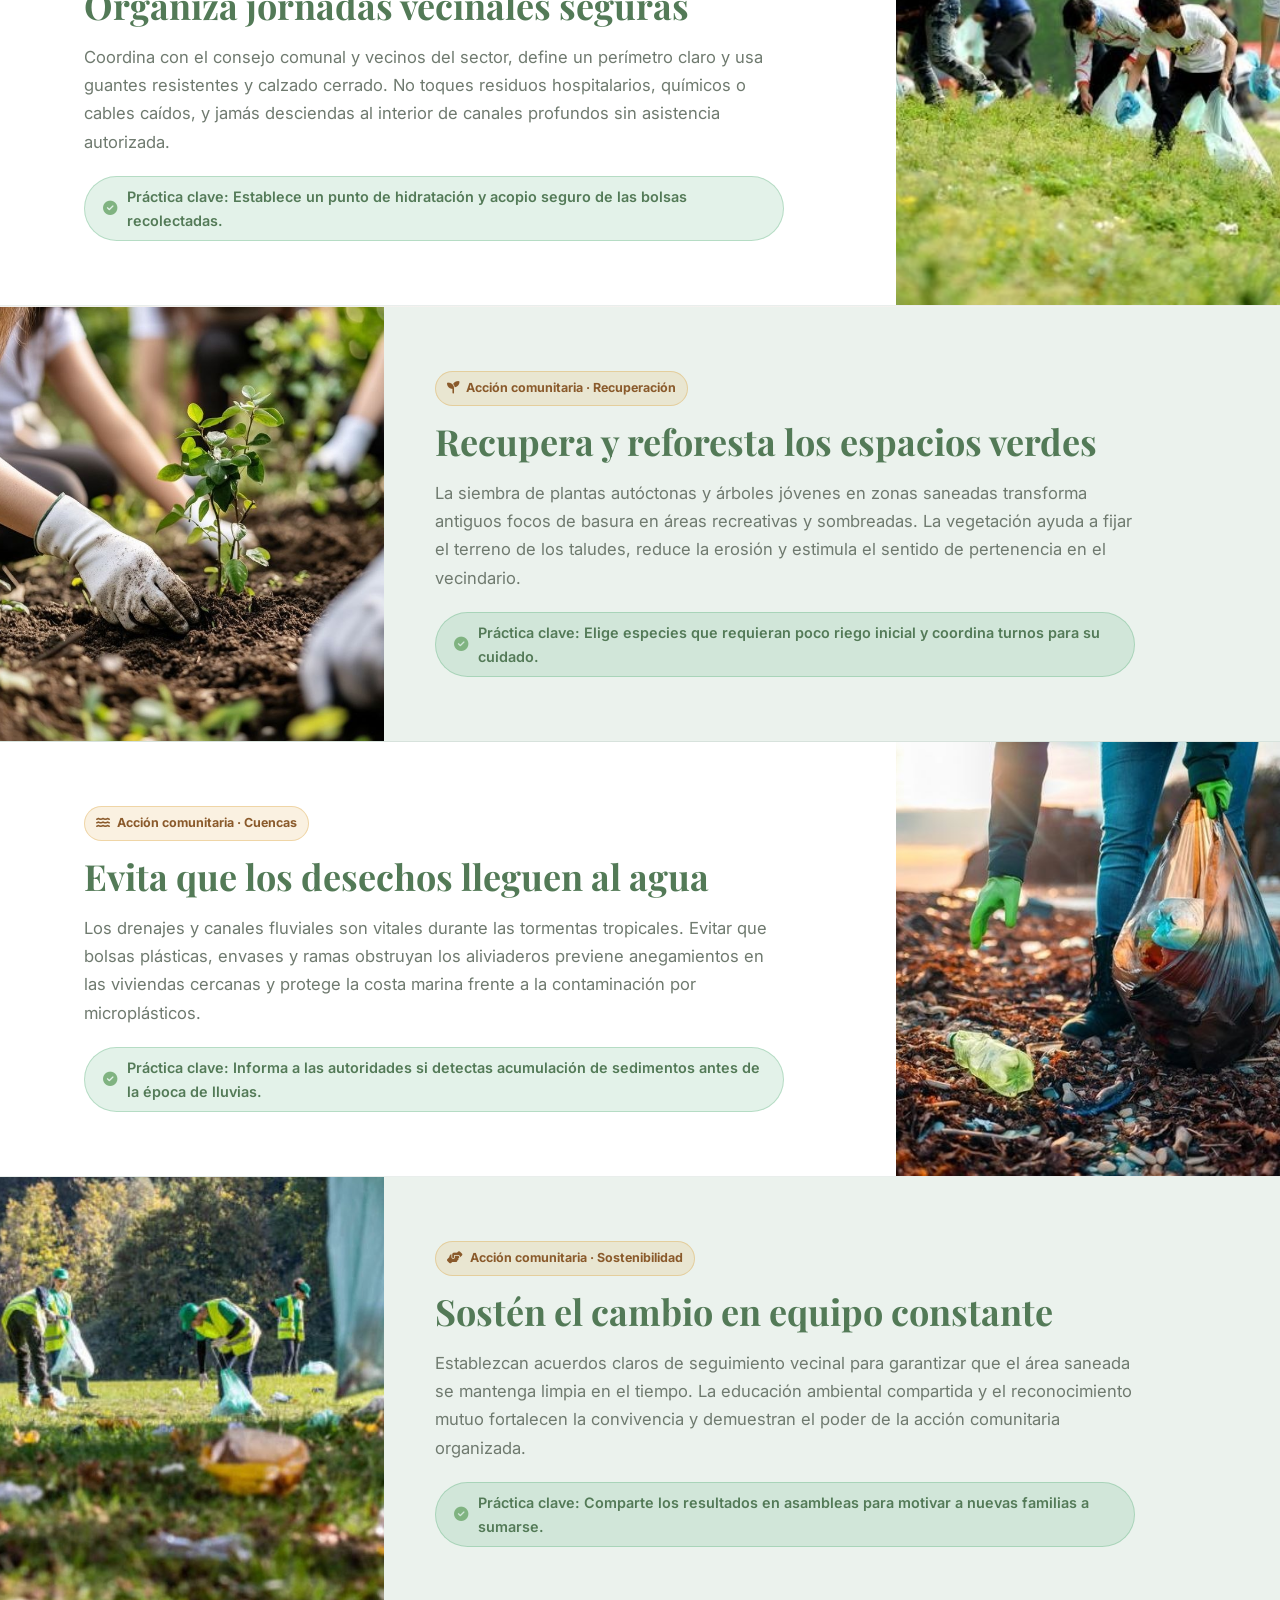
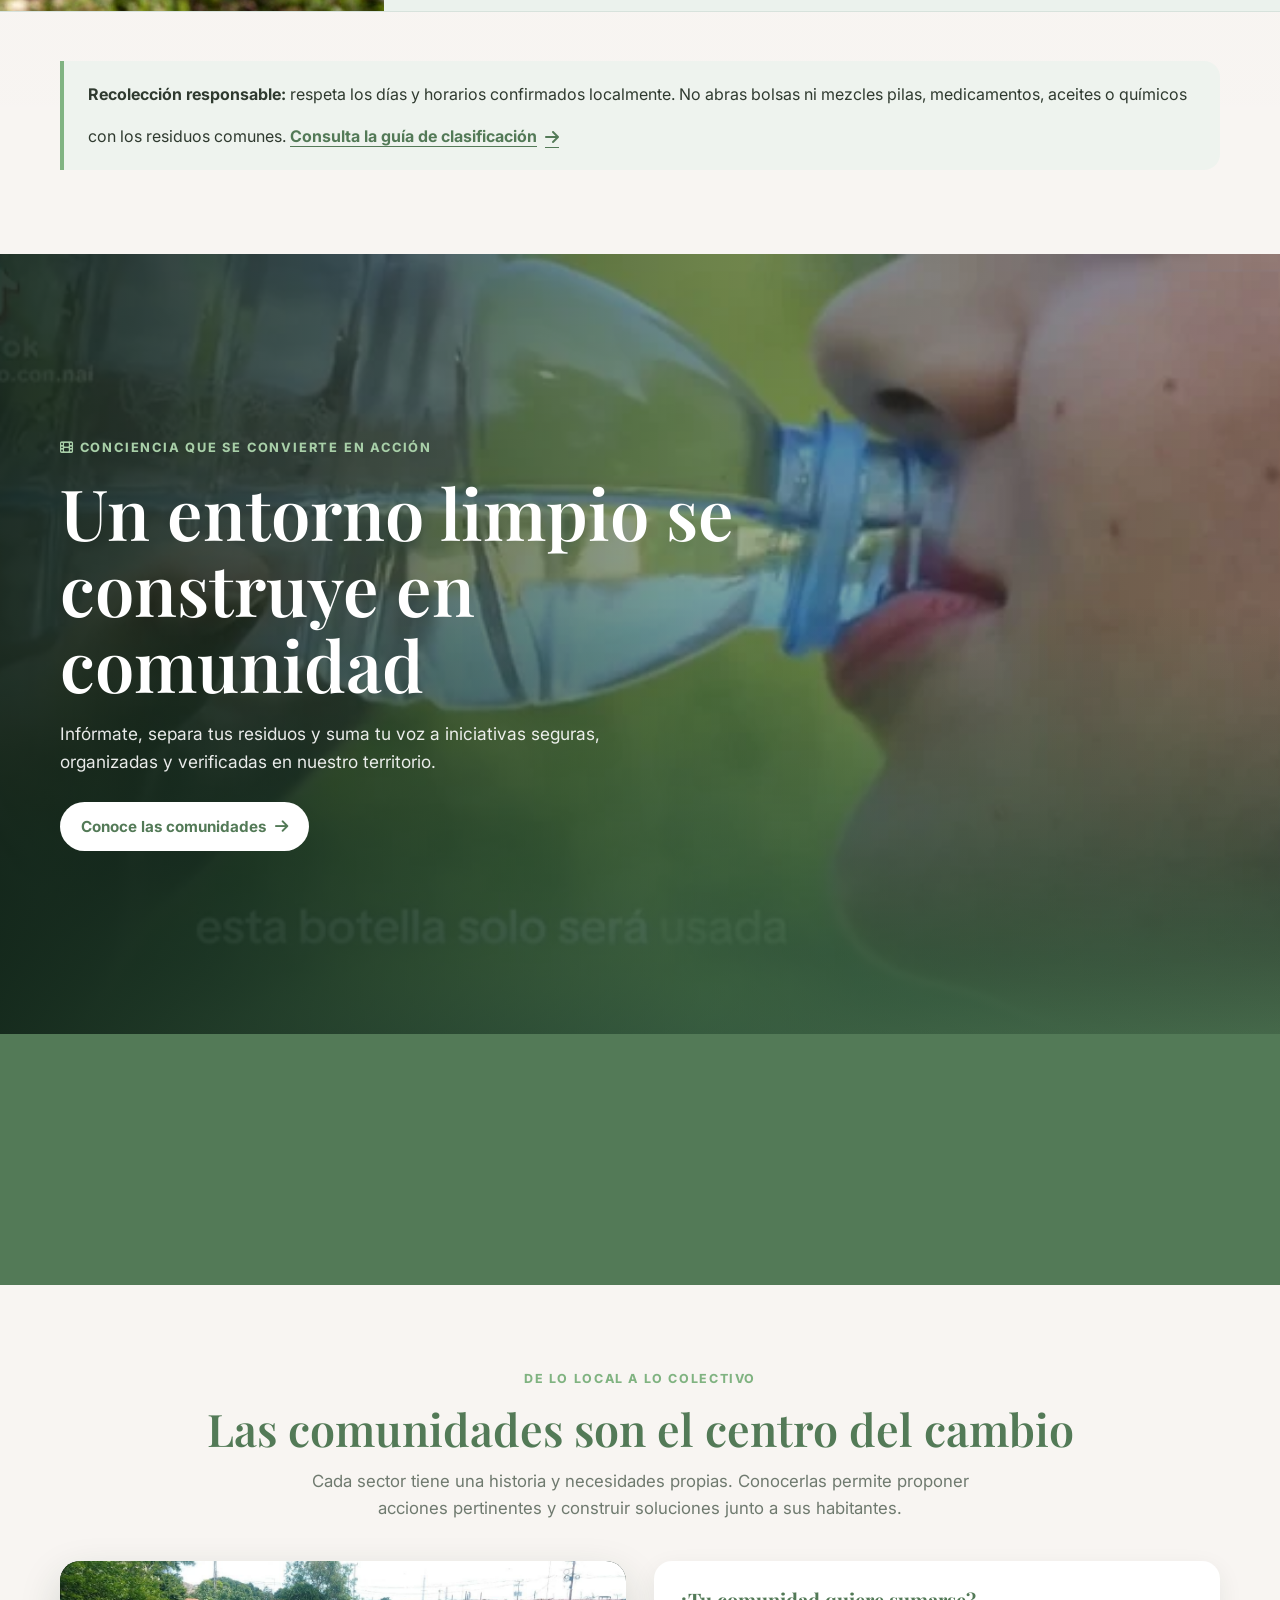
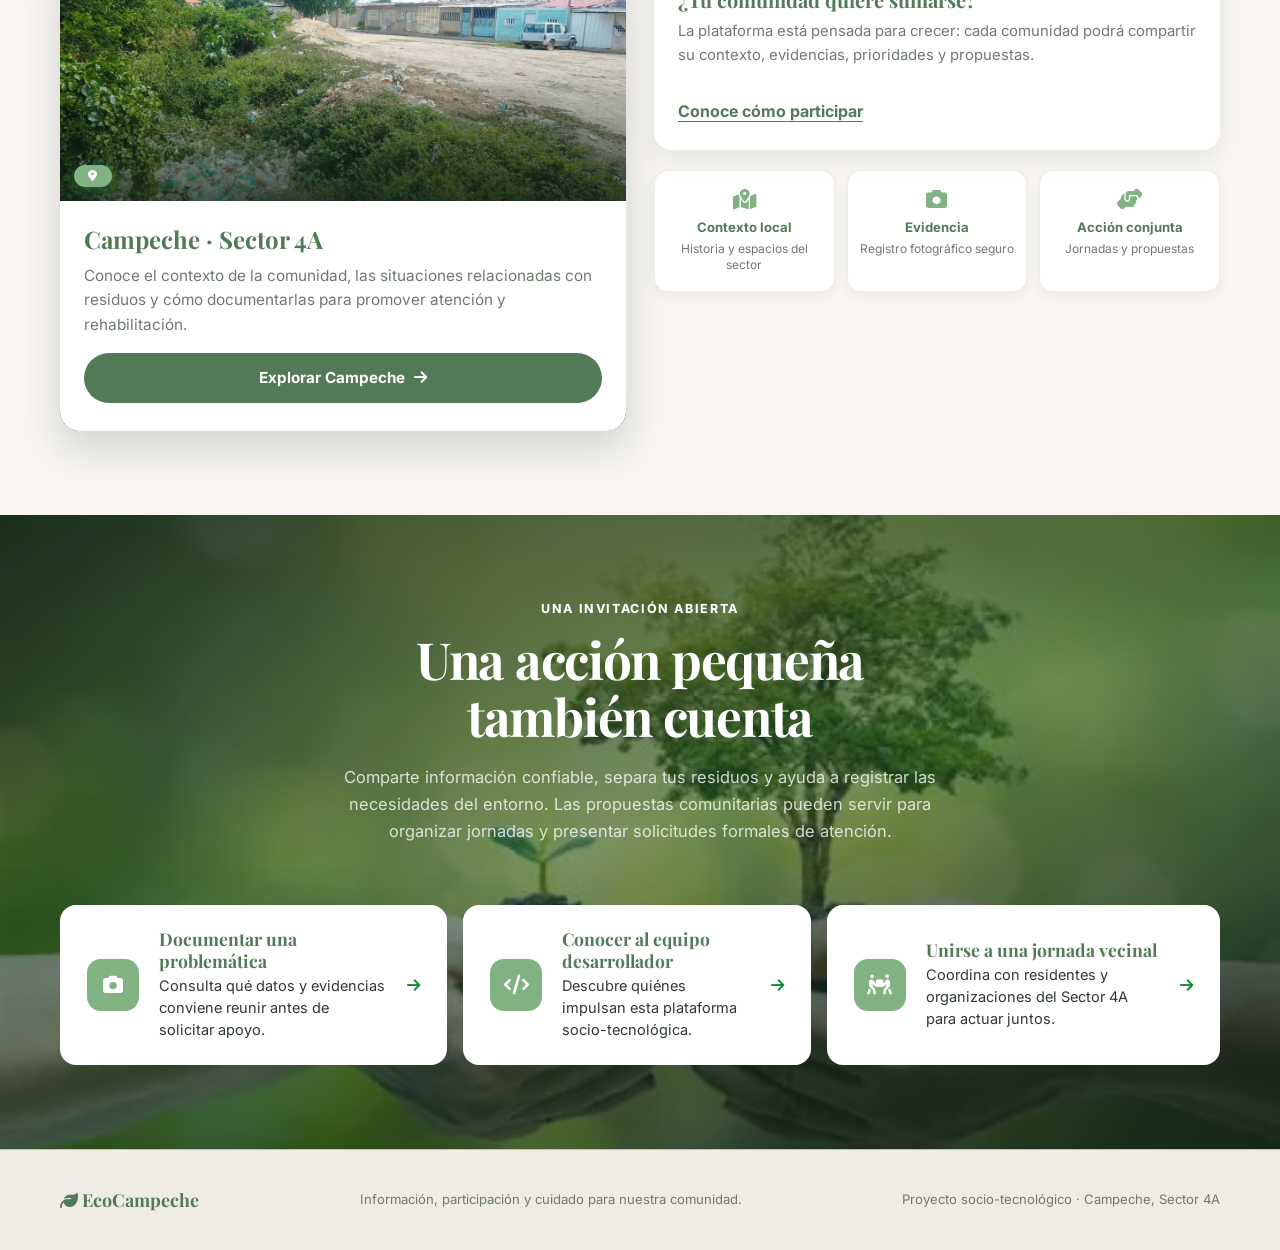
==== commit 3ae7faca: "Update navigation terminology to replace "Desarrolladores" with "Equipo" for consistency across the " ====
--- a/index.html
+++ b/index.html
@@ -89,7 +89,7 @@
                                 <i class="fa-solid fa-chevron-down" aria-hidden="true"></i>
                             </summary>
                             <ul class="navegacion__submenu">
-                                <li><a class="navegacion__enlace" href="nosotros.html"><i class="fa-solid fa-laptop-code" aria-hidden="true"></i> Desarrolladores</a></li>
+                                <li><a class="navegacion__enlace" href="nosotros.html"><i class="fa-solid fa-laptop-code" aria-hidden="true"></i> Equipo</a></li>
                                 <li><a class="navegacion__enlace" href="nosotros.html#metas"><i class="fa-solid fa-bullseye" aria-hidden="true"></i> Propósito del proyecto</a></li>
                                 <li><a class="navegacion__enlace" href="contacto.html"><i class="fa-solid fa-envelope" aria-hidden="true"></i> Contacto y colaboración</a></li>
                             </ul>
--- a/styles.css
+++ b/styles.css
@@ -90,6 +90,11 @@
     width: min(var(--ancho-contenido), calc(100% - 48px));
     margin-inline: auto;
 }
+.contenedor1 {
+    width: min(var(--ancho-contenido), calc(100% - 48px));
+    margin-inline: auto;
+
+}
 
 .seccion {
     padding-block: 84px;
@@ -703,12 +708,45 @@
 }
 
 .encabezado-pagina {
+    position: relative;
     margin-top: var(--alto-cabecera);
     padding: 76px 0 66px;
     background:
         radial-gradient(ellipse at 82% 10%, rgba(128, 179, 129, 0.22), transparent 32rem),
         linear-gradient(135deg, #375239, var(--color-principal));
     color: #fff;
+    isolation: isolate;
+    overflow: hidden;
+}
+
+.encabezado-pagina--con-imagen {
+    background: #243d2b;
+}
+
+.encabezado-pagina__imagen {
+    position: absolute;
+    z-index: -2;
+    inset: 0;
+    width: 100%;
+    height: 100%;
+    object-fit: cover;
+
+}
+
+.encabezado-pagina--con-imagen::before {
+    position: absolute;
+    z-index: -1;
+    inset: 0;
+    background:
+        linear-gradient(90deg, rgba(14, 33, 22, 0.86) 0%, rgba(20, 54, 34, 0.58) 58%, rgba(14, 33, 22, 0.32) 100%),
+        linear-gradient(180deg, rgba(14, 33, 22, 0.16), rgba(14, 33, 22, 0.42));
+    content: "";
+    pointer-events: none;
+}
+
+.encabezado-pagina--con-imagen .contenedor {
+    position: relative;
+    z-index: 1;
 }
 
 .encabezado-pagina__titulo {
@@ -875,6 +913,8 @@
     margin-bottom: 22px;
 
 }
+
+
 
 .tarjeta-destacada .tarjeta__titulo {
     margin: 0 0 12px;
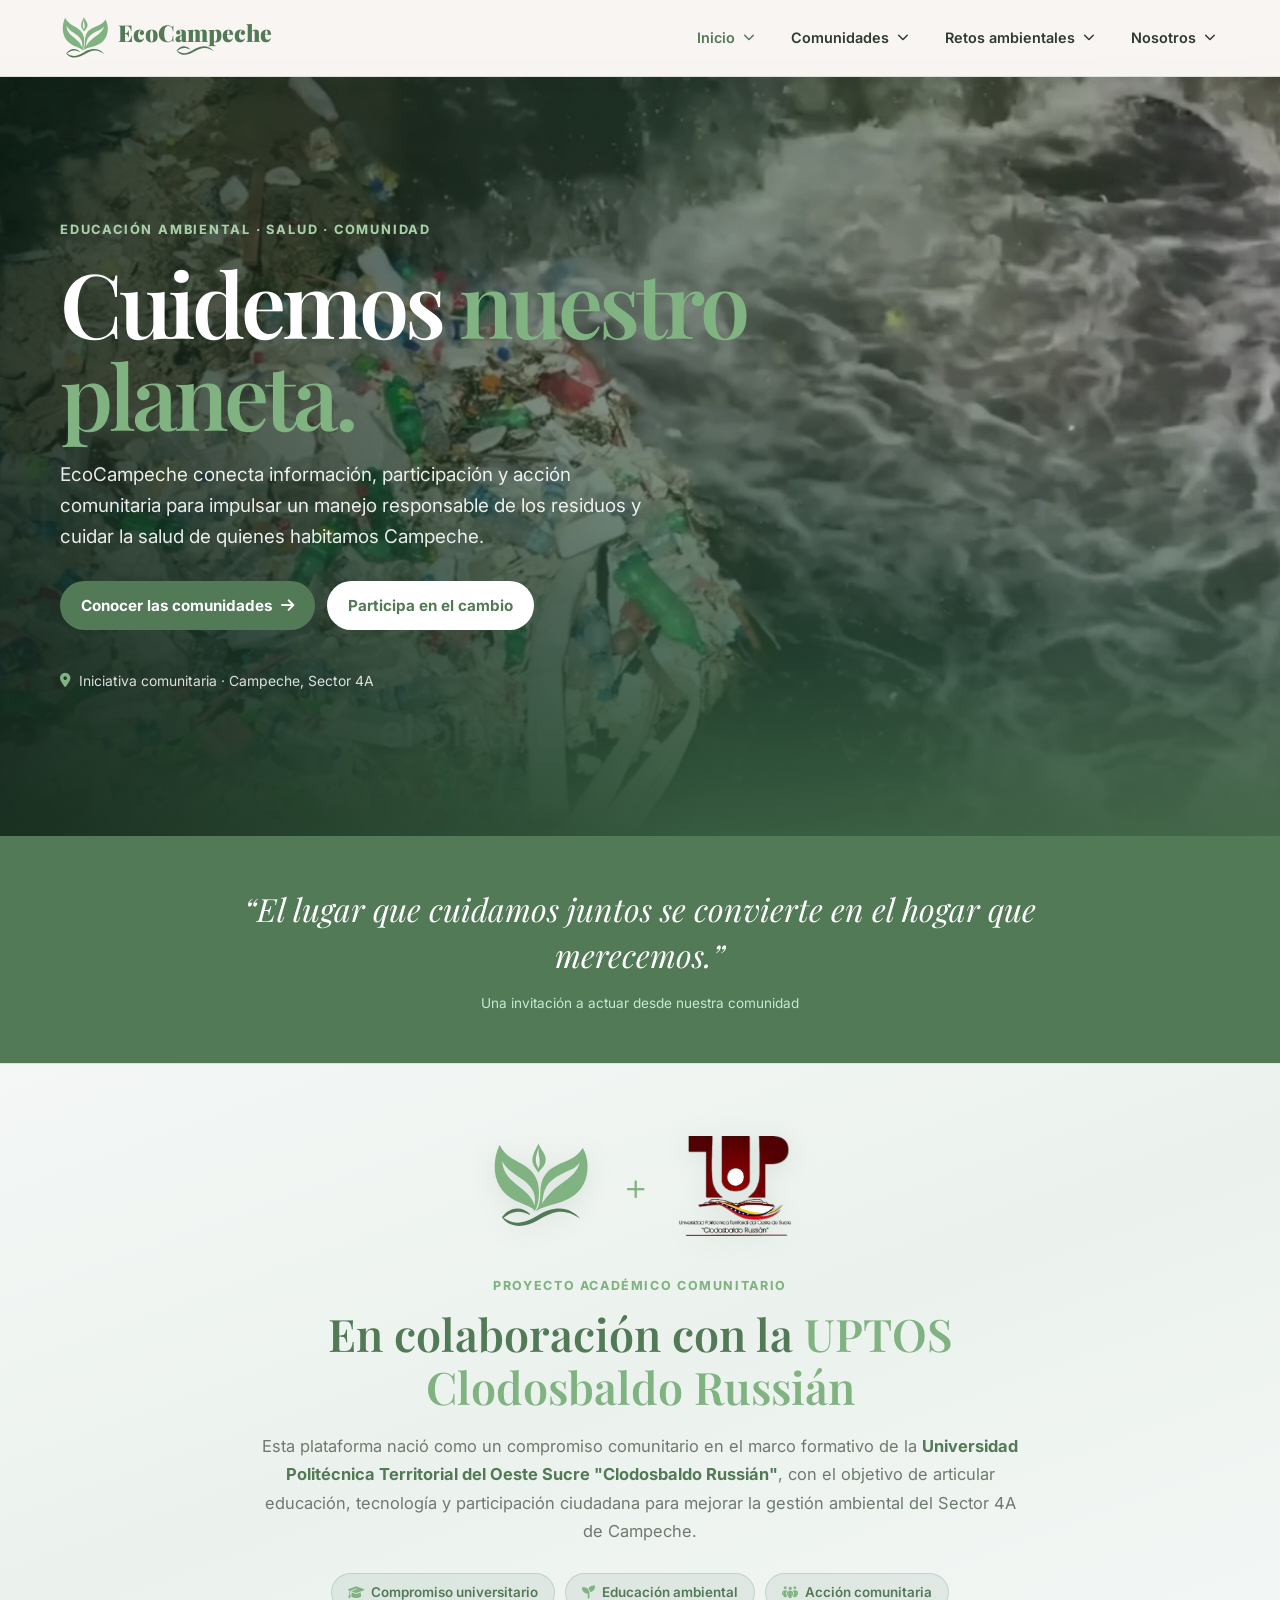
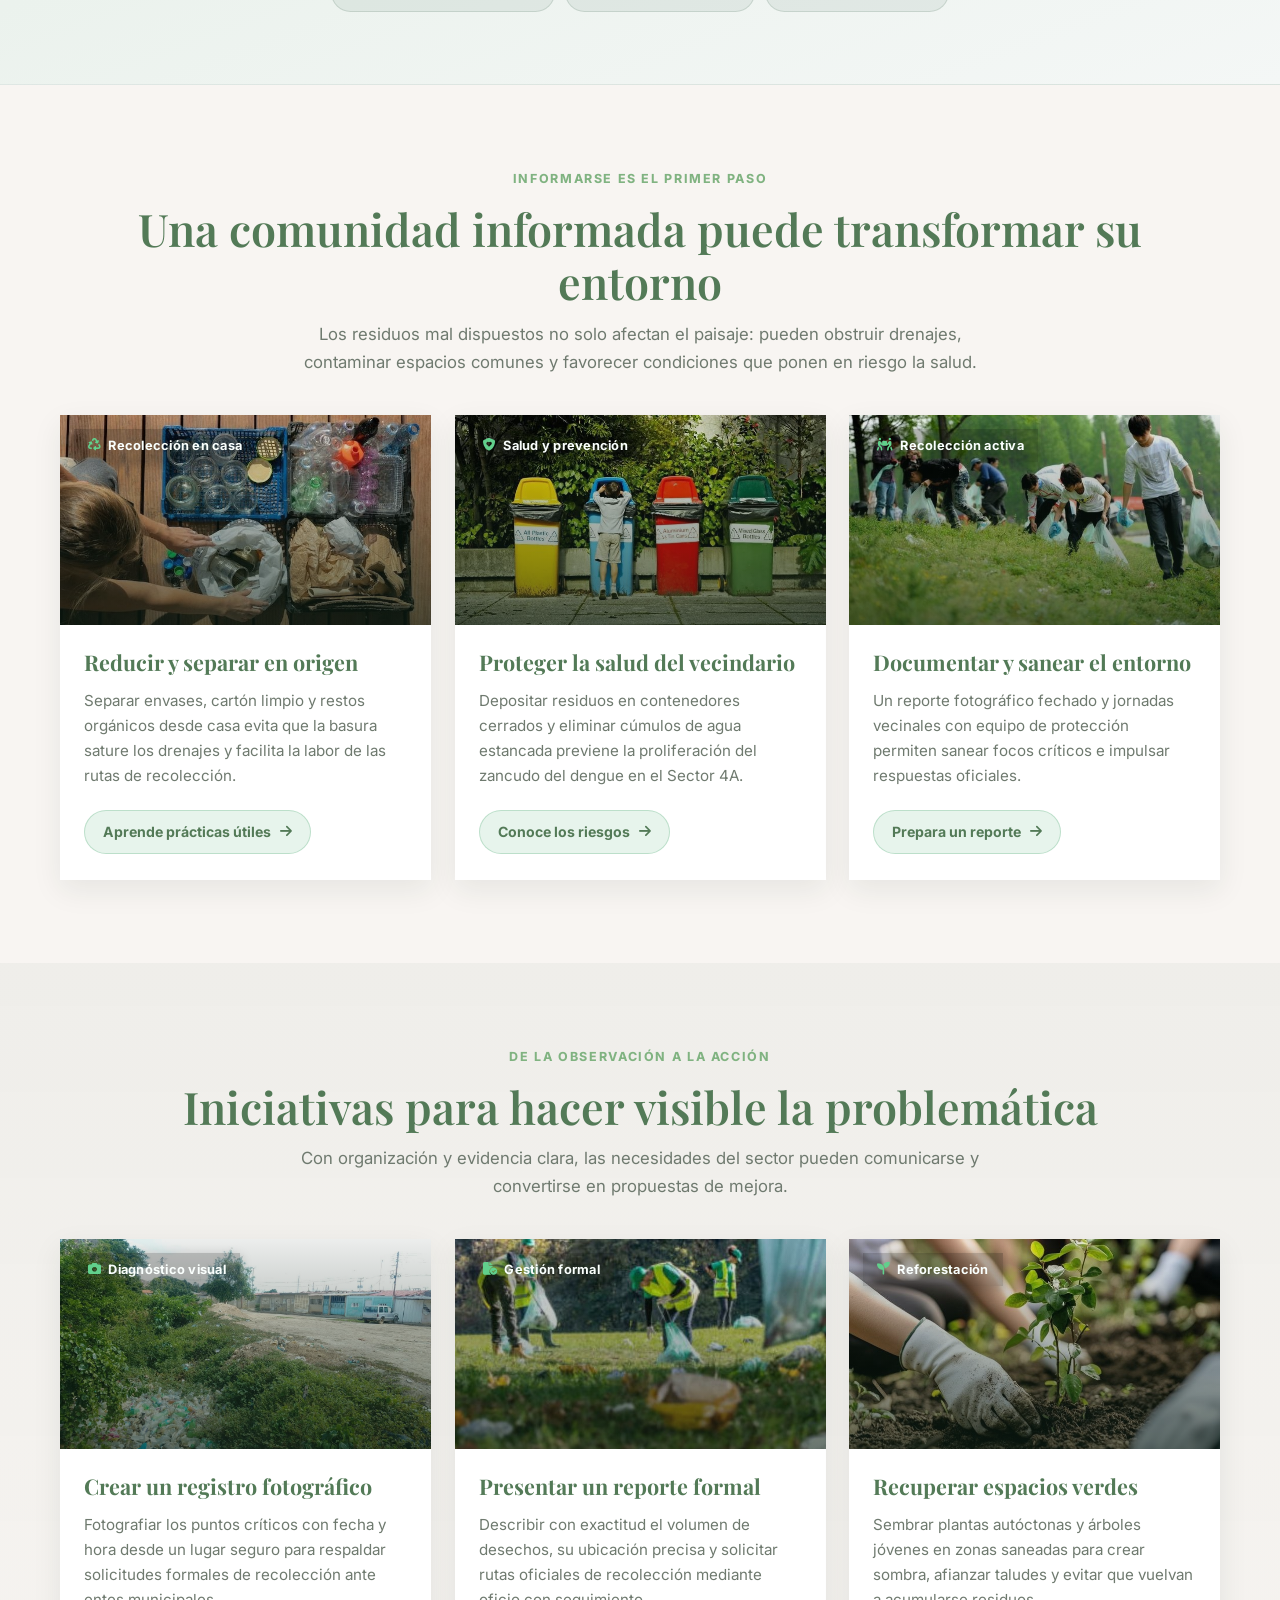
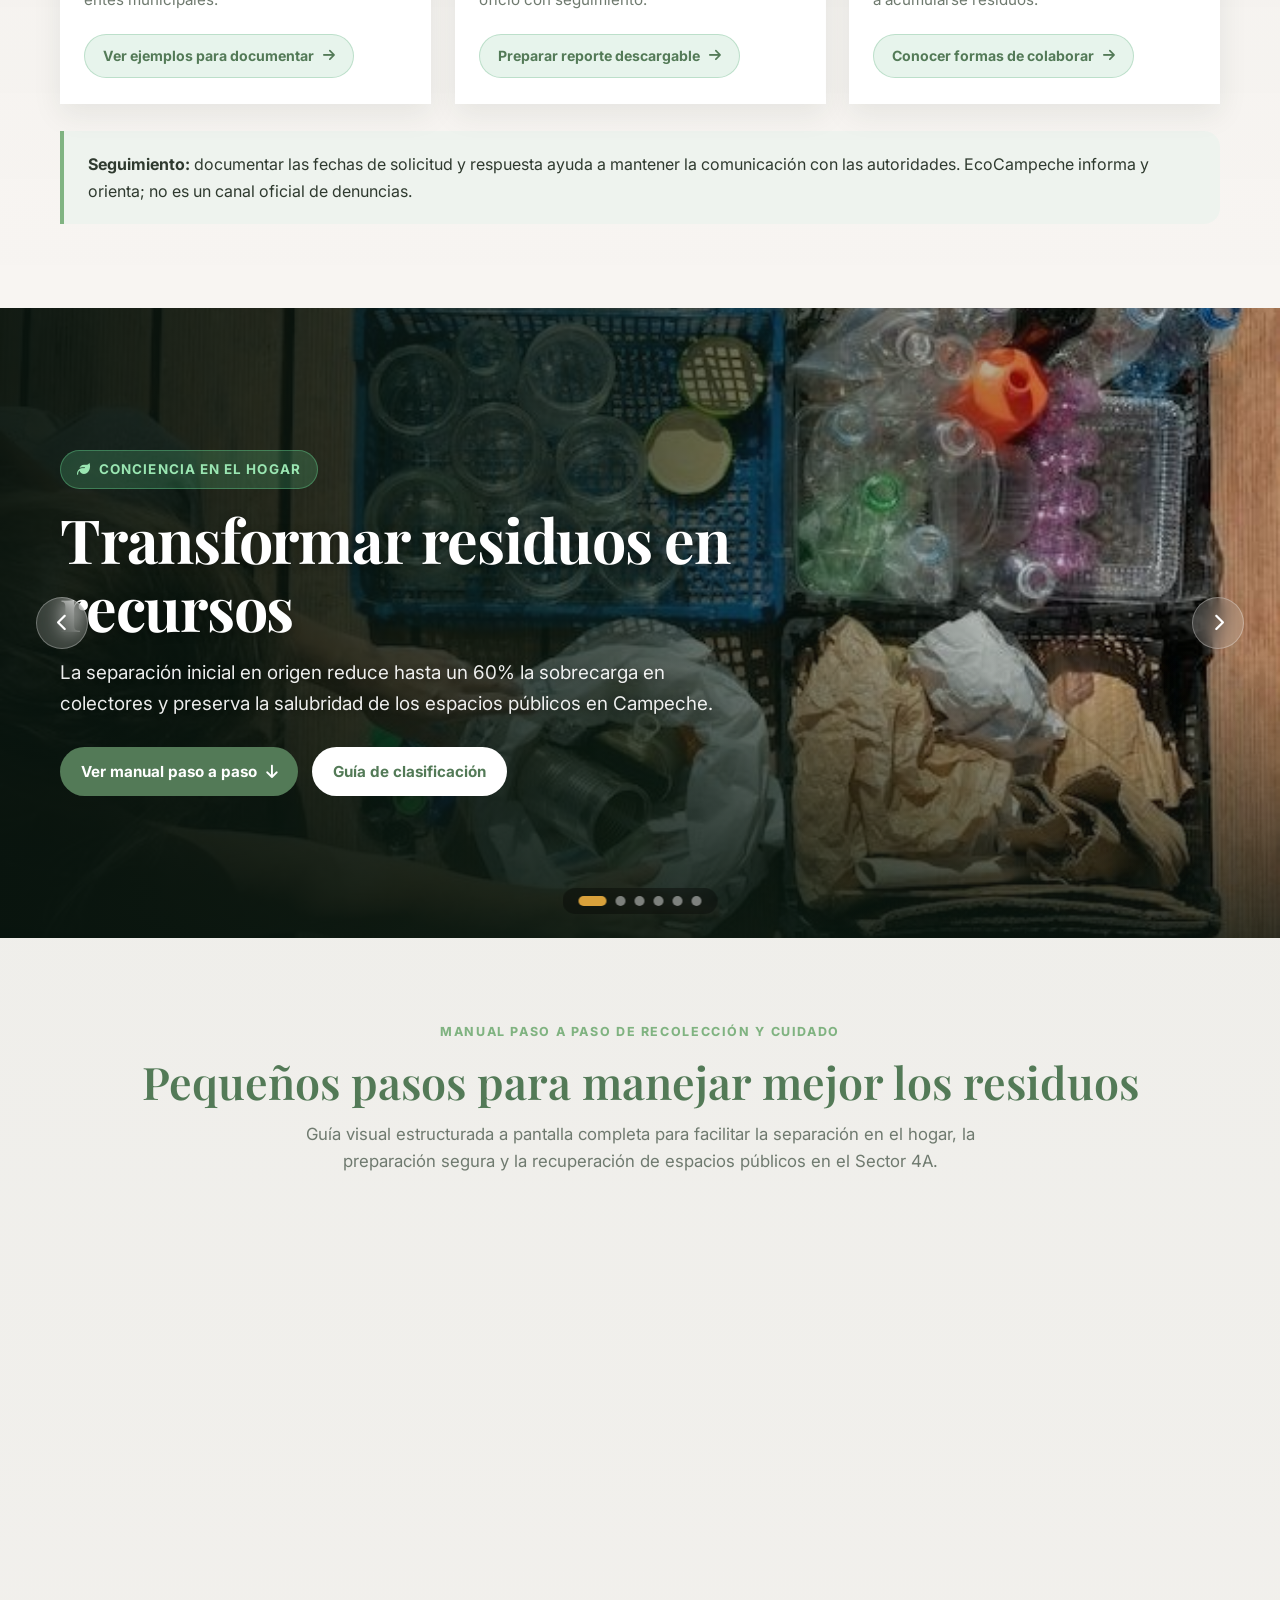
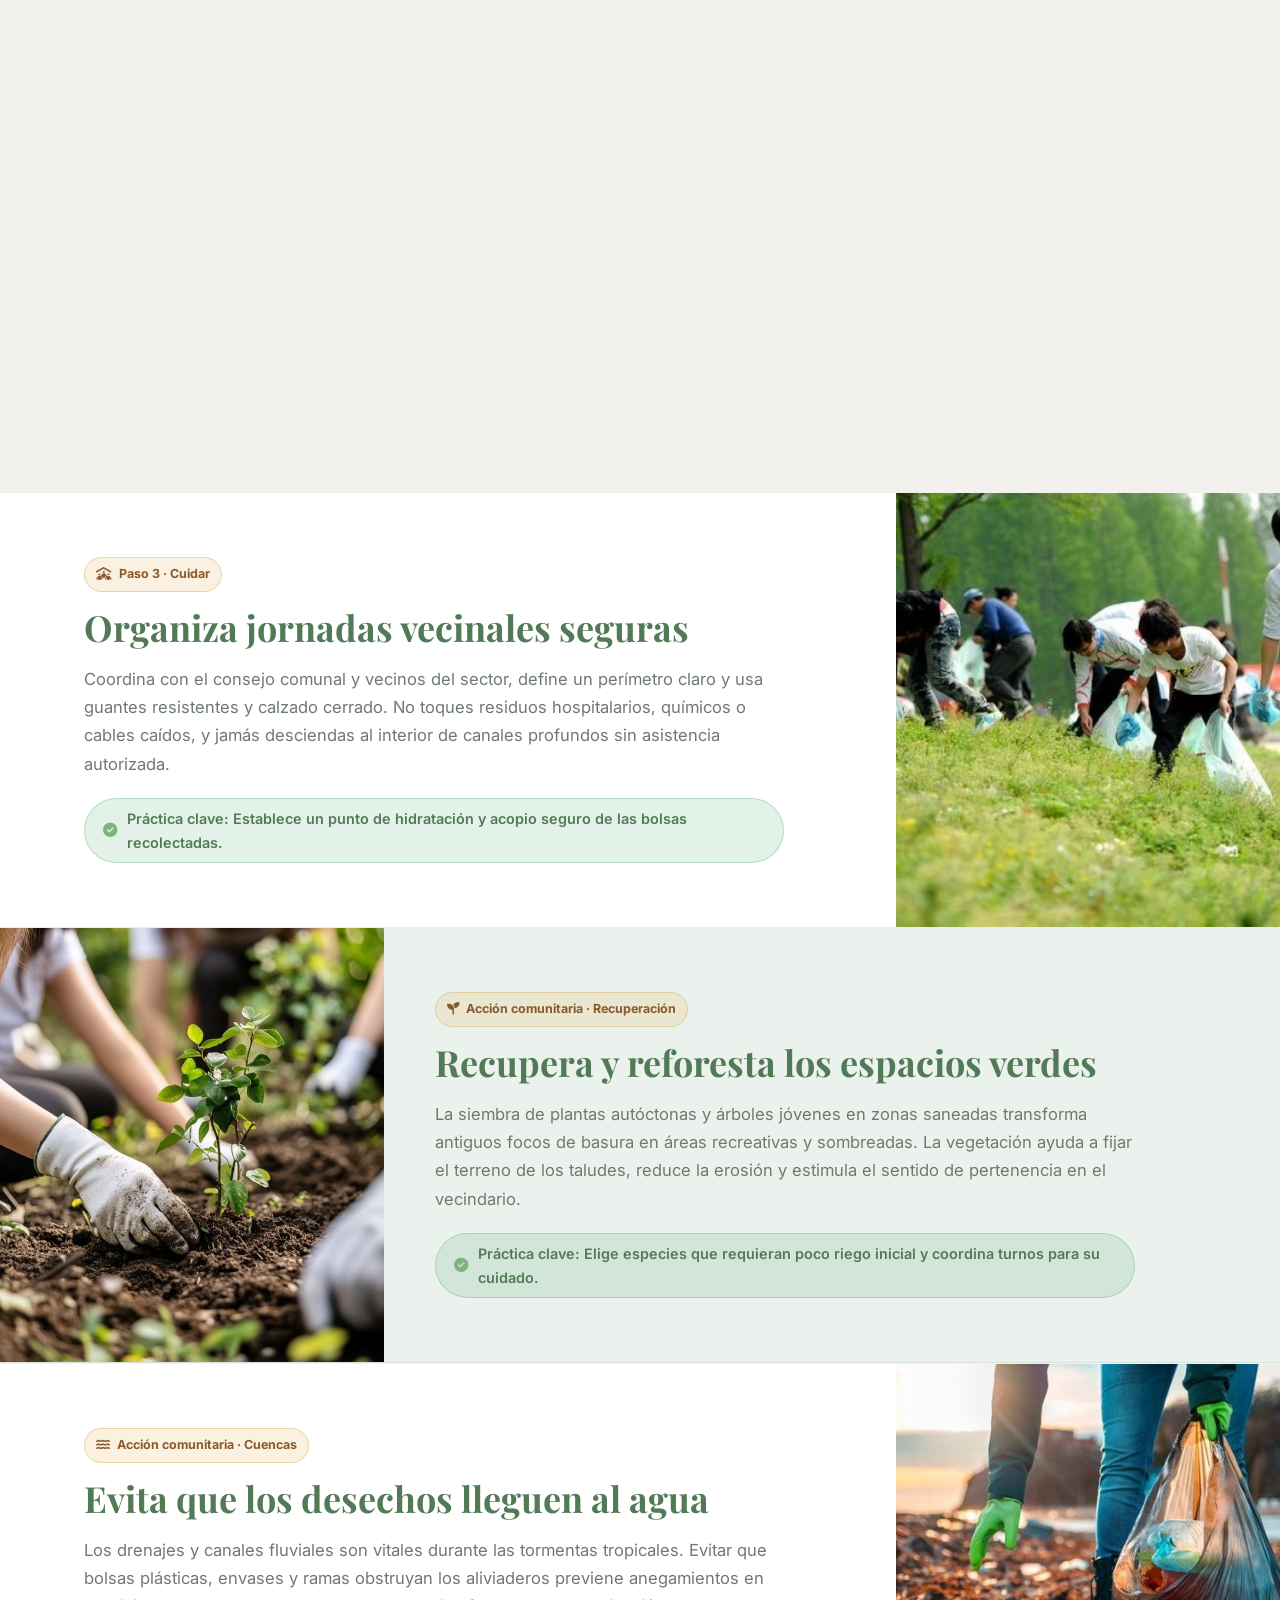
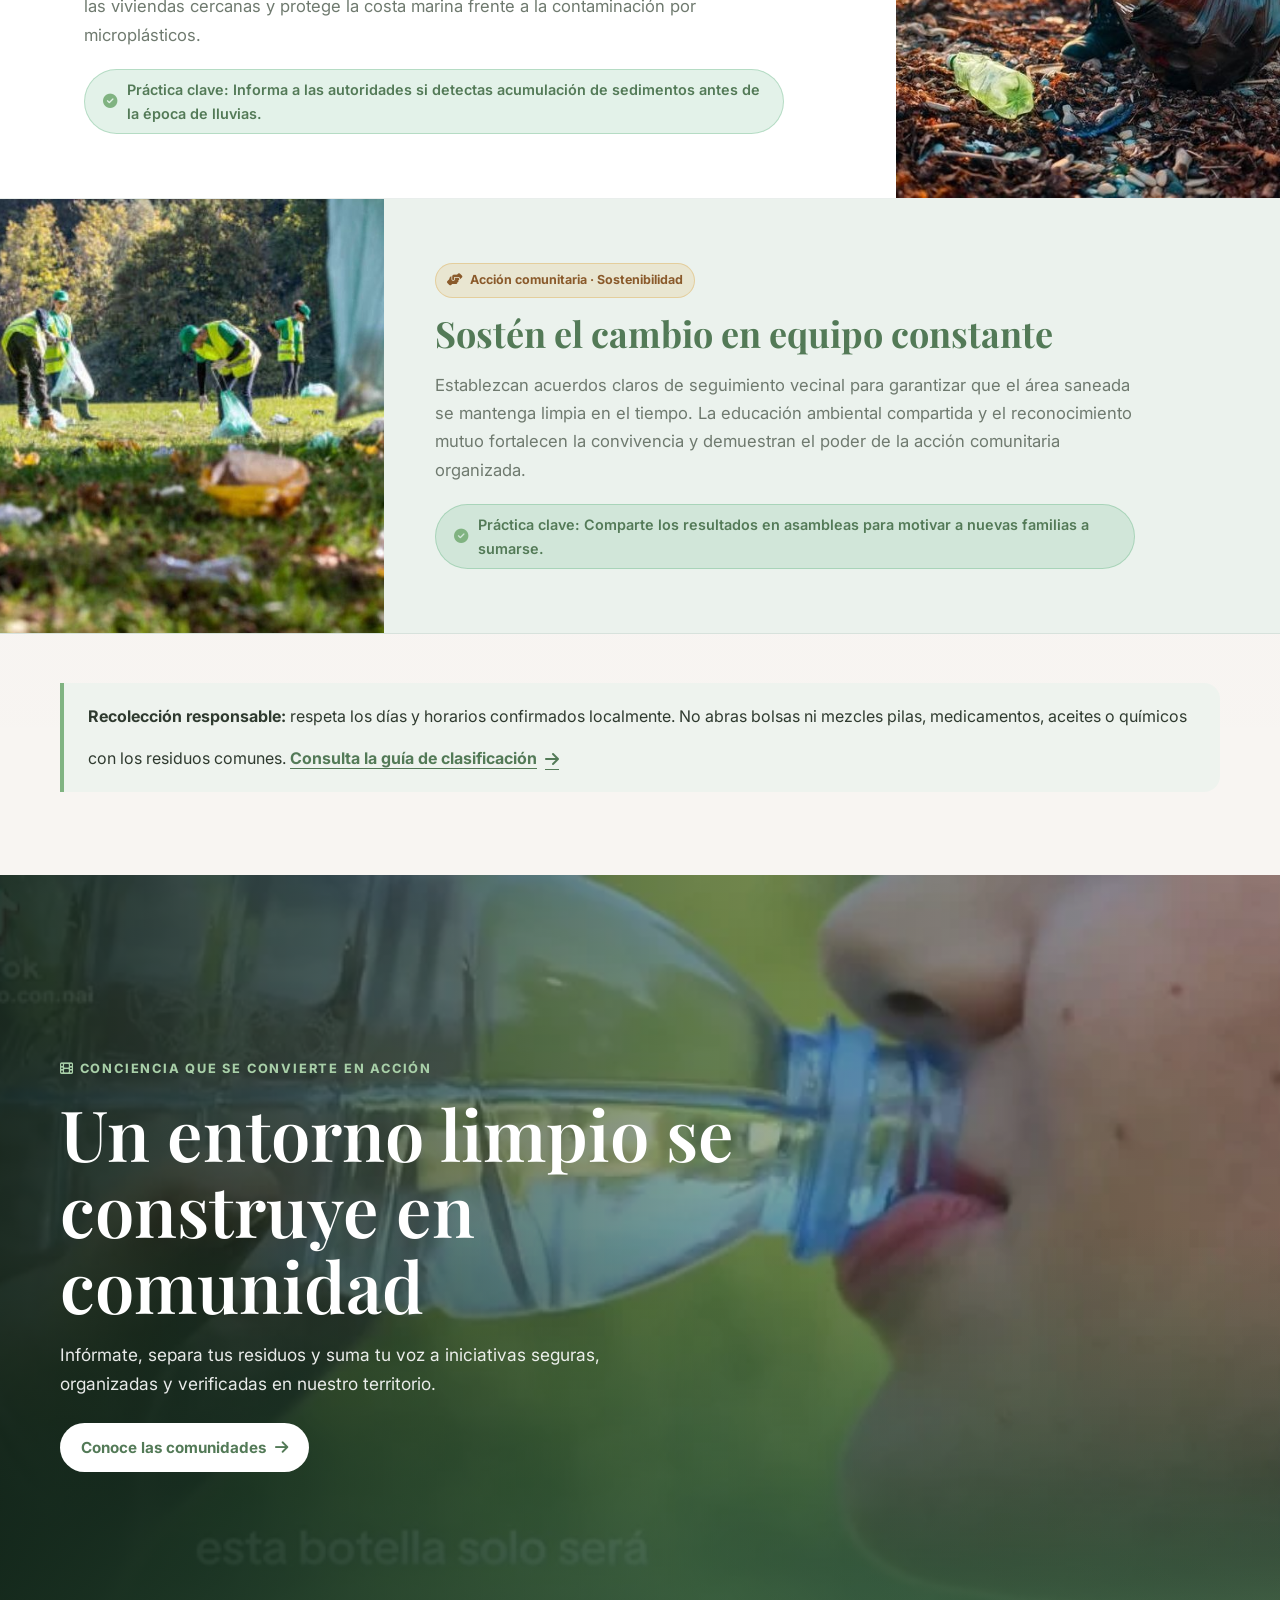
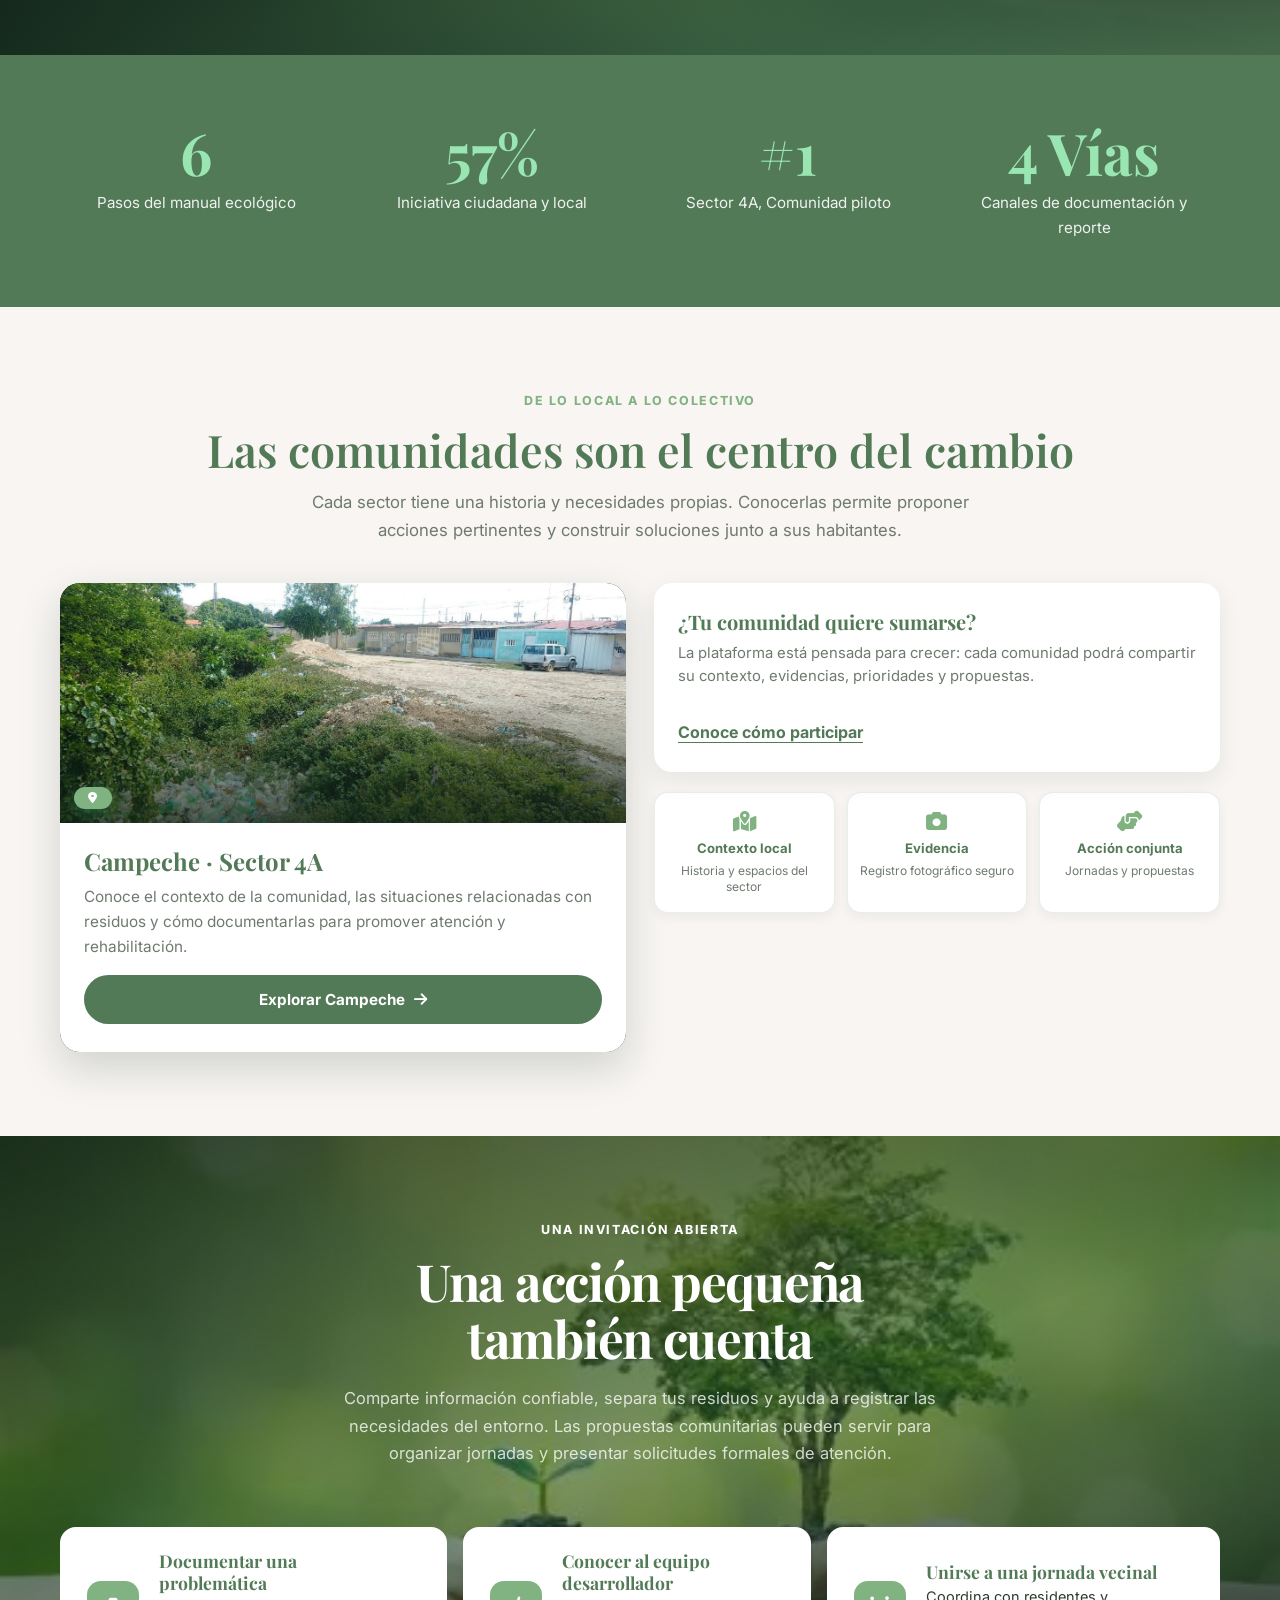
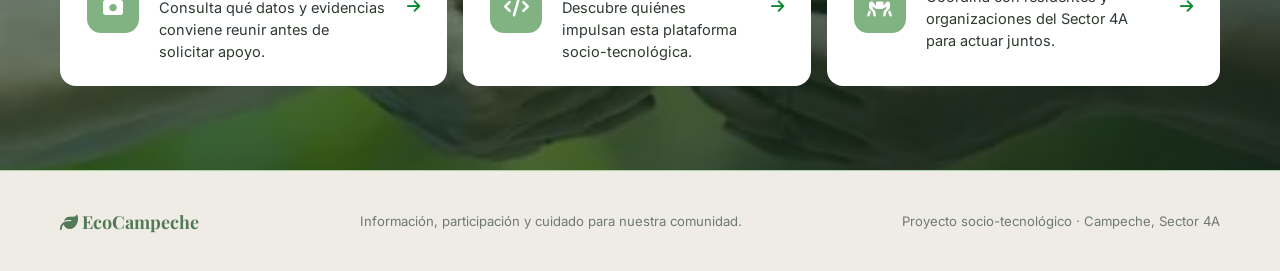
==== commit 8b29604a: "Refactor code structure for improved readability and maintainability" ====
--- a/index.html
+++ b/index.html
@@ -144,6 +144,49 @@
             </div>
         </section>
 
+        <!-- ==================== SECCIÓN COLABORACIÓN INSTITUCIONAL UPTOS ==================== -->
+        <section class="colaboracion-uptos" aria-label="Colaboración institucional UPTOS Clodosbaldo Russián" data-animar="deslizar-arriba">
+            <div class="contenedor colaboracion-uptos__contenido">
+
+                <!-- Logos: EcoCampeche (SVG) + separador + UPTOS (PNG) -->
+                <div class="colaboracion-uptos__logos">
+                    <img
+                        class="colaboracion-uptos__logo-eco-img"
+                        src="assets/campeche.svg"
+                        alt="Logo de EcoCampeche"
+                        loading="lazy"
+                    >
+                    <div class="colaboracion-uptos__separador" aria-hidden="true">
+                        <span class="colaboracion-uptos__x">+</span>
+                    </div>
+                    <img
+                        class="colaboracion-uptos__logo-img"
+                        src="assets/logouptos.png"
+                        alt="Logo de la UPTOS Clodosbaldo Russián"
+                        loading="lazy"
+                    >
+                </div>
+
+                <!-- Texto central -->
+                <div class="colaboracion-uptos__texto">
+                    <p class="colaboracion-uptos__antetitulo">Proyecto académico comunitario</p>
+                    <h2 class="colaboracion-uptos__titulo">En colaboración con la <em>UPTOS Clodosbaldo Russián</em></h2>
+                    <p class="colaboracion-uptos__descripcion">
+                        Esta plataforma nació como un compromiso comunitario en el marco formativo de la
+                        <strong>Universidad Politécnica Territorial del Oeste Sucre "Clodosbaldo Russián"</strong>,
+                        con el objetivo de articular educación, tecnología y participación ciudadana para mejorar
+                        la gestión ambiental del Sector 4A de Campeche.
+                    </p>
+                    <div class="colaboracion-uptos__etiquetas">
+                        <span class="colaboracion-uptos__etiqueta"><i class="fa-solid fa-graduation-cap" aria-hidden="true"></i> Compromiso universitario</span>
+                        <span class="colaboracion-uptos__etiqueta"><i class="fa-solid fa-seedling" aria-hidden="true"></i> Educación ambiental</span>
+                        <span class="colaboracion-uptos__etiqueta"><i class="fa-solid fa-people-group" aria-hidden="true"></i> Acción comunitaria</span>
+                    </div>
+                </div>
+
+            </div>
+        </section>
+
         <!-- Información -->
         <section class="seccion" id="proposito" aria-labelledby="titulo-proposito" data-animar="deslizar-arriba">
             <div class="contenedor">
--- a/styles.css
+++ b/styles.css
@@ -321,6 +321,19 @@
     color: var(--color-principal);
 }
 
+.boton--whatsapp {
+    background: var(--verde-whatsapp);
+    color: #fff;
+    border-color: var(--verde-whatsapp);
+}
+
+.boton--whatsapp:hover {
+    background: #1EBE5D;
+    border-color: #1EBE5D;
+    color: #fff;
+    box-shadow: 0 6px 16px rgba(37, 211, 102, 0.35);
+}
+
 .enlace-texto {
     display: inline-flex;
     align-items: center;
@@ -1279,10 +1292,13 @@
 
 .formulario__resultado {
     display: none;
-    padding: 16px;
-    border-radius: 12px;
-    background: var(--fondo-suave);
-    color: var(--color-principal);
+    margin-top: 24px;
+    padding: 24px;
+    border-radius: 16px;
+    background: #FFFFFF;
+    border: 1px solid rgba(46, 90, 68, 0.2);
+    box-shadow: var(--sombra-suave);
+    color: var(--color-texto);
     overflow-wrap: anywhere;
 }
 
@@ -1290,8 +1306,46 @@
     display: block;
 }
 
-.formulario__resultado p {
-    margin: 0 0 12px;
+.aviso-exito {
+    display: flex;
+    align-items: center;
+    gap: 12px;
+    padding: 14px 18px;
+    border-radius: 10px;
+    background: rgba(62, 160, 102, 0.12);
+    border: 1px solid rgba(62, 160, 102, 0.3);
+    color: var(--color-principal);
+    font-size: 0.95rem;
+    margin-bottom: 16px;
+}
+
+.aviso-exito i {
+    font-size: 1.3rem;
+    color: var(--color-acento);
+}
+
+.reporte-previa {
+    margin: 0 0 18px;
+    padding: 20px;
+    border-radius: 12px;
+    background: #F8FAF9;
+    border: 1px solid rgba(46, 90, 68, 0.16);
+    font-family: "Courier New", Courier, monospace;
+    font-size: 0.88rem;
+    line-height: 1.6;
+    color: #1a3325;
+    white-space: pre-wrap;
+    max-height: 420px;
+    overflow-y: auto;
+}
+
+.reporte-acciones-envio {
+    display: flex;
+    flex-wrap: wrap;
+    gap: 12px;
+    align-items: center;
+    padding-top: 14px;
+    border-top: 1px solid rgba(46, 90, 68, 0.12);
 }
 
 .contenedor-mapa {
@@ -1462,3 +1516,150 @@
 .whatsapp-flotante:hover {
     transform: scale(1.06);
 }
+
+
+.colaboracion-uptos {
+    padding: 72px 0;
+    background: linear-gradient(160deg, #F4F7F6 0%, #EBF2ED 50%, #F4F7F6 100%);
+    border-top: 1px solid rgba(46, 90, 68, 0.1);
+    border-bottom: 1px solid rgba(46, 90, 68, 0.1);
+    position: relative;
+    overflow: hidden;
+}
+
+
+.colaboracion-uptos__contenido {
+    display: flex;
+    flex-direction: column;
+    align-items: center;
+    gap: 40px;
+    text-align: center;
+}
+
+/* --- Logos de ambas organizaciones --- */
+.colaboracion-uptos__logos {
+    display: flex;
+    align-items: center;
+    justify-content: center;
+    gap: 32px;
+    flex-wrap: wrap;
+}
+
+/* Logo EcoCampeche (SVG imagen) */
+.colaboracion-uptos__logo-eco-img {
+    max-height: 95px;
+    width: auto;
+    object-fit: contain;
+    display: block;
+    filter: drop-shadow(0 4px 12px rgba(28, 54, 38, 0.1));
+}
+
+/* Separador + entre logos */
+.colaboracion-uptos__separador {
+    display: flex;
+    align-items: center;
+    justify-content: center;
+}
+
+.colaboracion-uptos__x {
+    font-size: 2.4rem;
+    color: var(--color-acento);
+    font-weight: 300;
+    line-height: 1;
+}
+
+/* Logo imagen de la UPTOS */
+.colaboracion-uptos__logo-img {
+    max-height: 100px;
+    width: auto;
+    object-fit: contain;
+    display: block;
+    filter: drop-shadow(0 4px 12px rgba(28, 54, 38, 0.1));
+}
+
+/* --- Bloque de texto central --- */
+.colaboracion-uptos__texto {
+    max-width: 760px;
+}
+
+.colaboracion-uptos__antetitulo {
+    margin: 0 0 10px;
+    color: var(--color-acento);
+    font-size: 0.78rem;
+    font-weight: 750;
+    letter-spacing: 0.13em;
+    text-transform: uppercase;
+}
+
+.colaboracion-uptos__titulo {
+    margin: 0 0 18px;
+    color: var(--color-principal);
+    font-family: var(--fuente-titulos);
+    font-size: clamp(1.9rem, 3.8vw, 2.8rem);
+    font-weight: 600;
+    line-height: 1.2;
+}
+
+.colaboracion-uptos__titulo em {
+    color: var(--color-acento);
+    font-style: normal;
+}
+
+.colaboracion-uptos__descripcion {
+    margin: 0 0 28px;
+    color: var(--color-texto-secundario);
+    font-size: 1.03rem;
+    line-height: 1.72;
+}
+
+.colaboracion-uptos__descripcion strong {
+    color: var(--color-principal);
+    font-weight: 700;
+}
+
+/* Pastillas de categorías */
+.colaboracion-uptos__etiquetas {
+    display: flex;
+    flex-wrap: wrap;
+    justify-content: center;
+    gap: 10px;
+}
+
+.colaboracion-uptos__etiqueta {
+    display: inline-flex;
+    align-items: center;
+    gap: 7px;
+    padding: 7px 16px;
+    border-radius: 999px;
+    background: rgba(46, 90, 68, 0.08);
+    border: 1px solid rgba(46, 90, 68, 0.15);
+    color: var(--color-principal);
+    font-size: 0.84rem;
+    font-weight: 600;
+}
+
+.colaboracion-uptos__etiqueta i {
+    color: var(--color-acento);
+    font-size: 0.82rem;
+}
+
+/* Responsive */
+@media (max-width: 600px) {
+    .colaboracion-uptos {
+        padding: 54px 0;
+    }
+
+    .colaboracion-uptos__logos {
+        gap: 20px;
+    }
+
+    .colaboracion-uptos__logo-eco-img,
+    .colaboracion-uptos__logo-img {
+        max-height: 68px;
+    }
+
+    .colaboracion-uptos__etiquetas {
+        flex-direction: column;
+        align-items: center;
+    }
+}
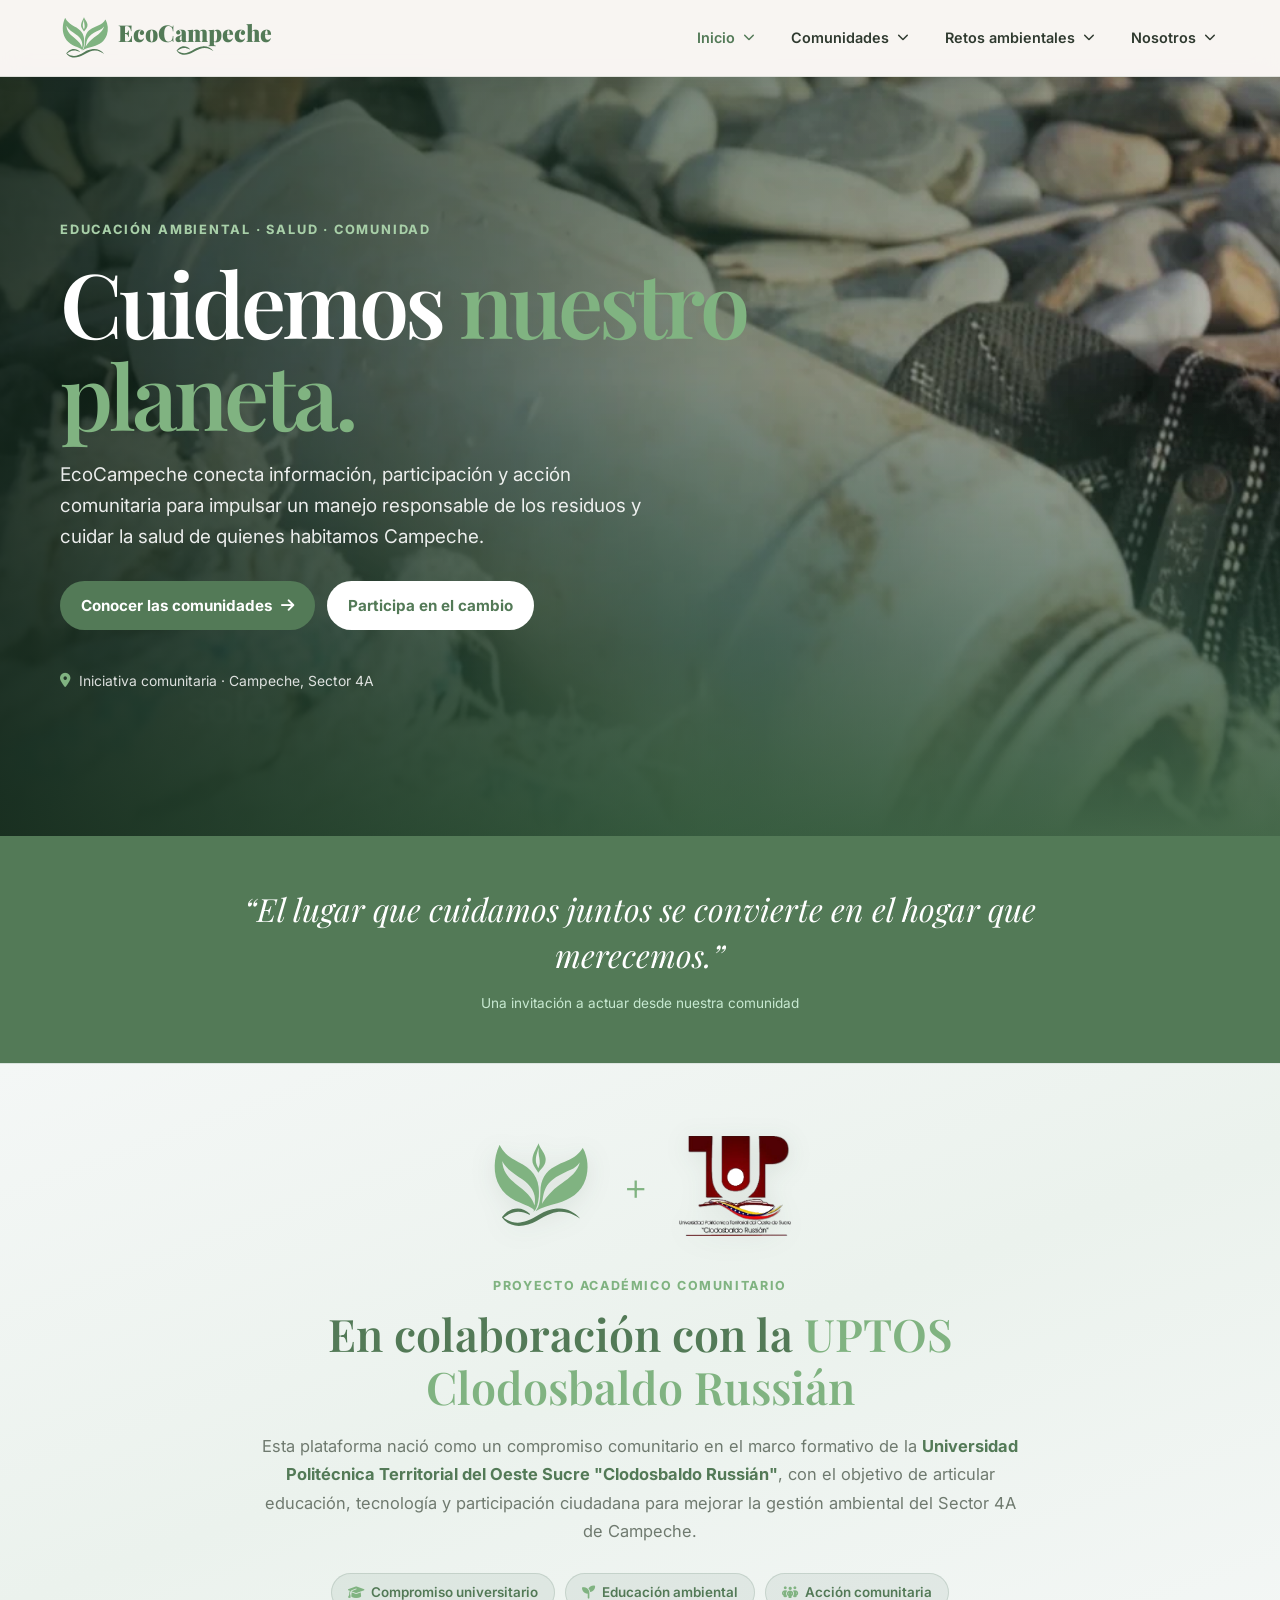
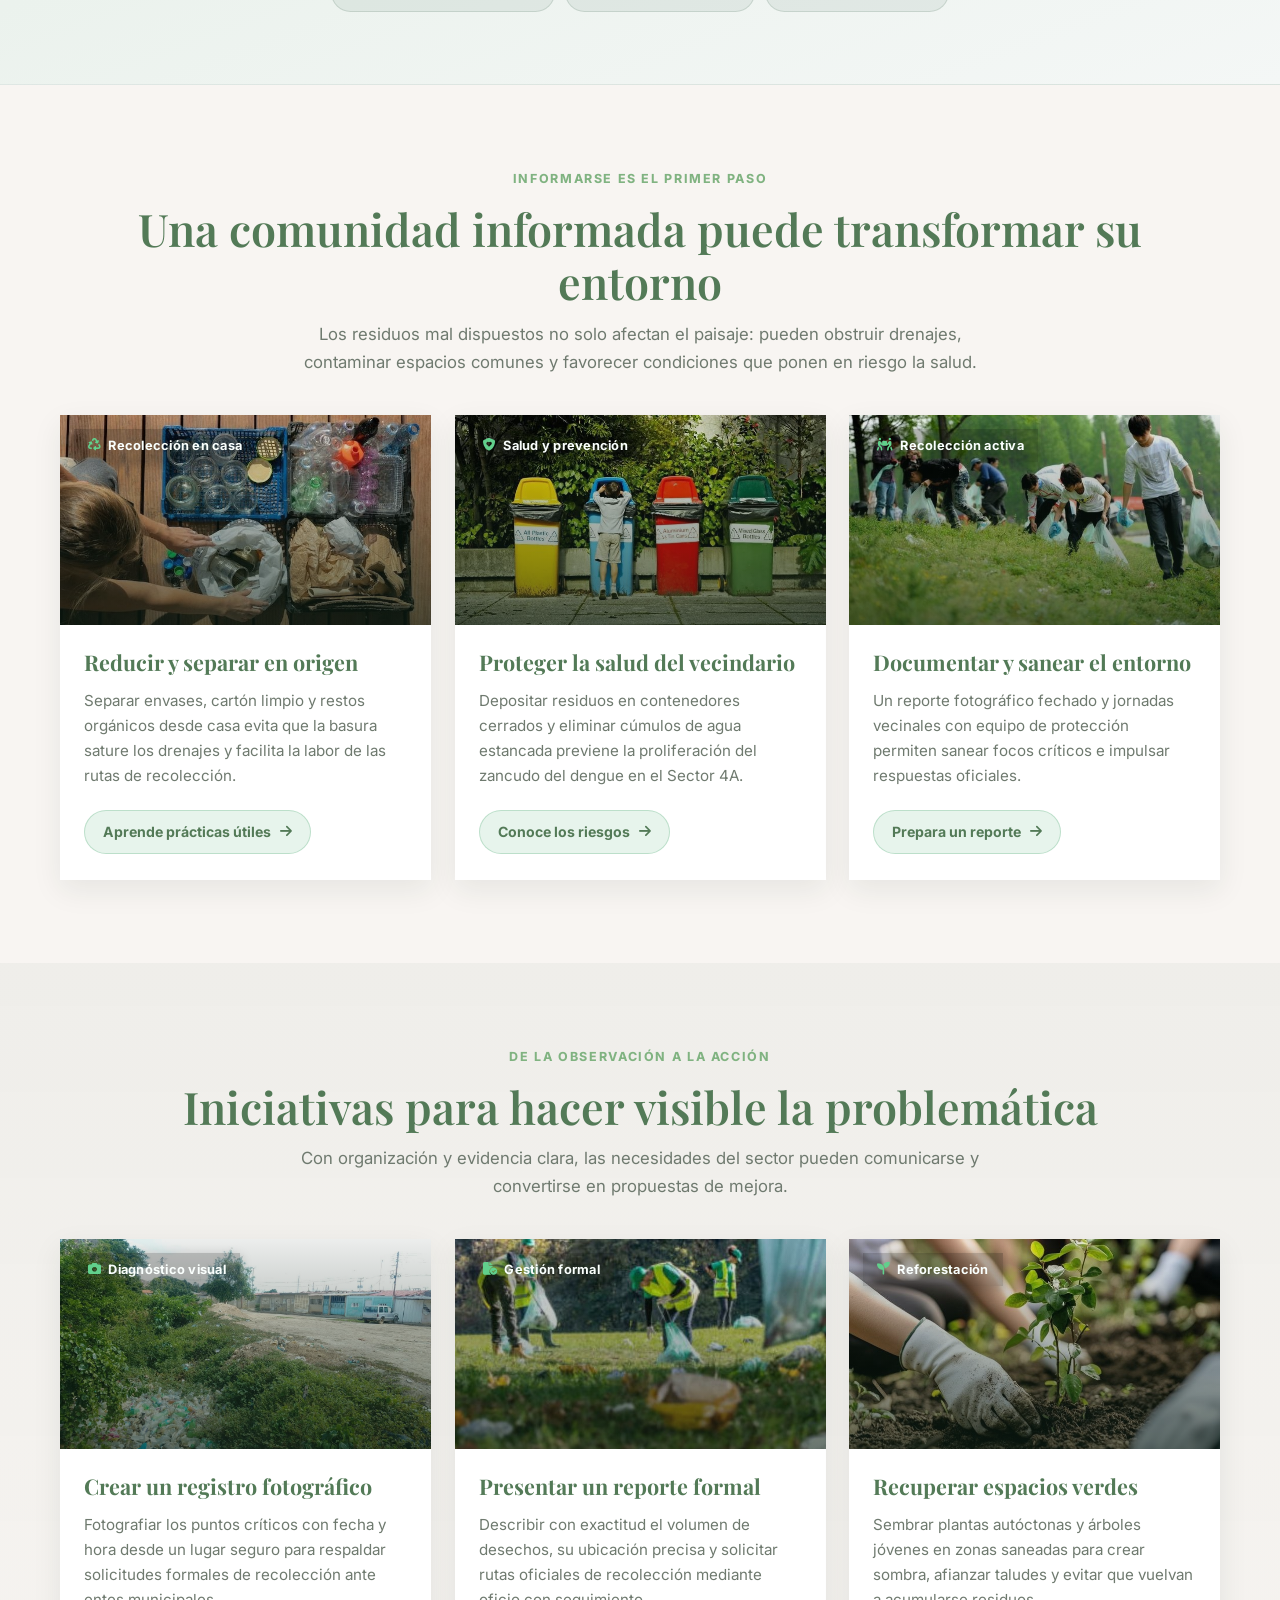
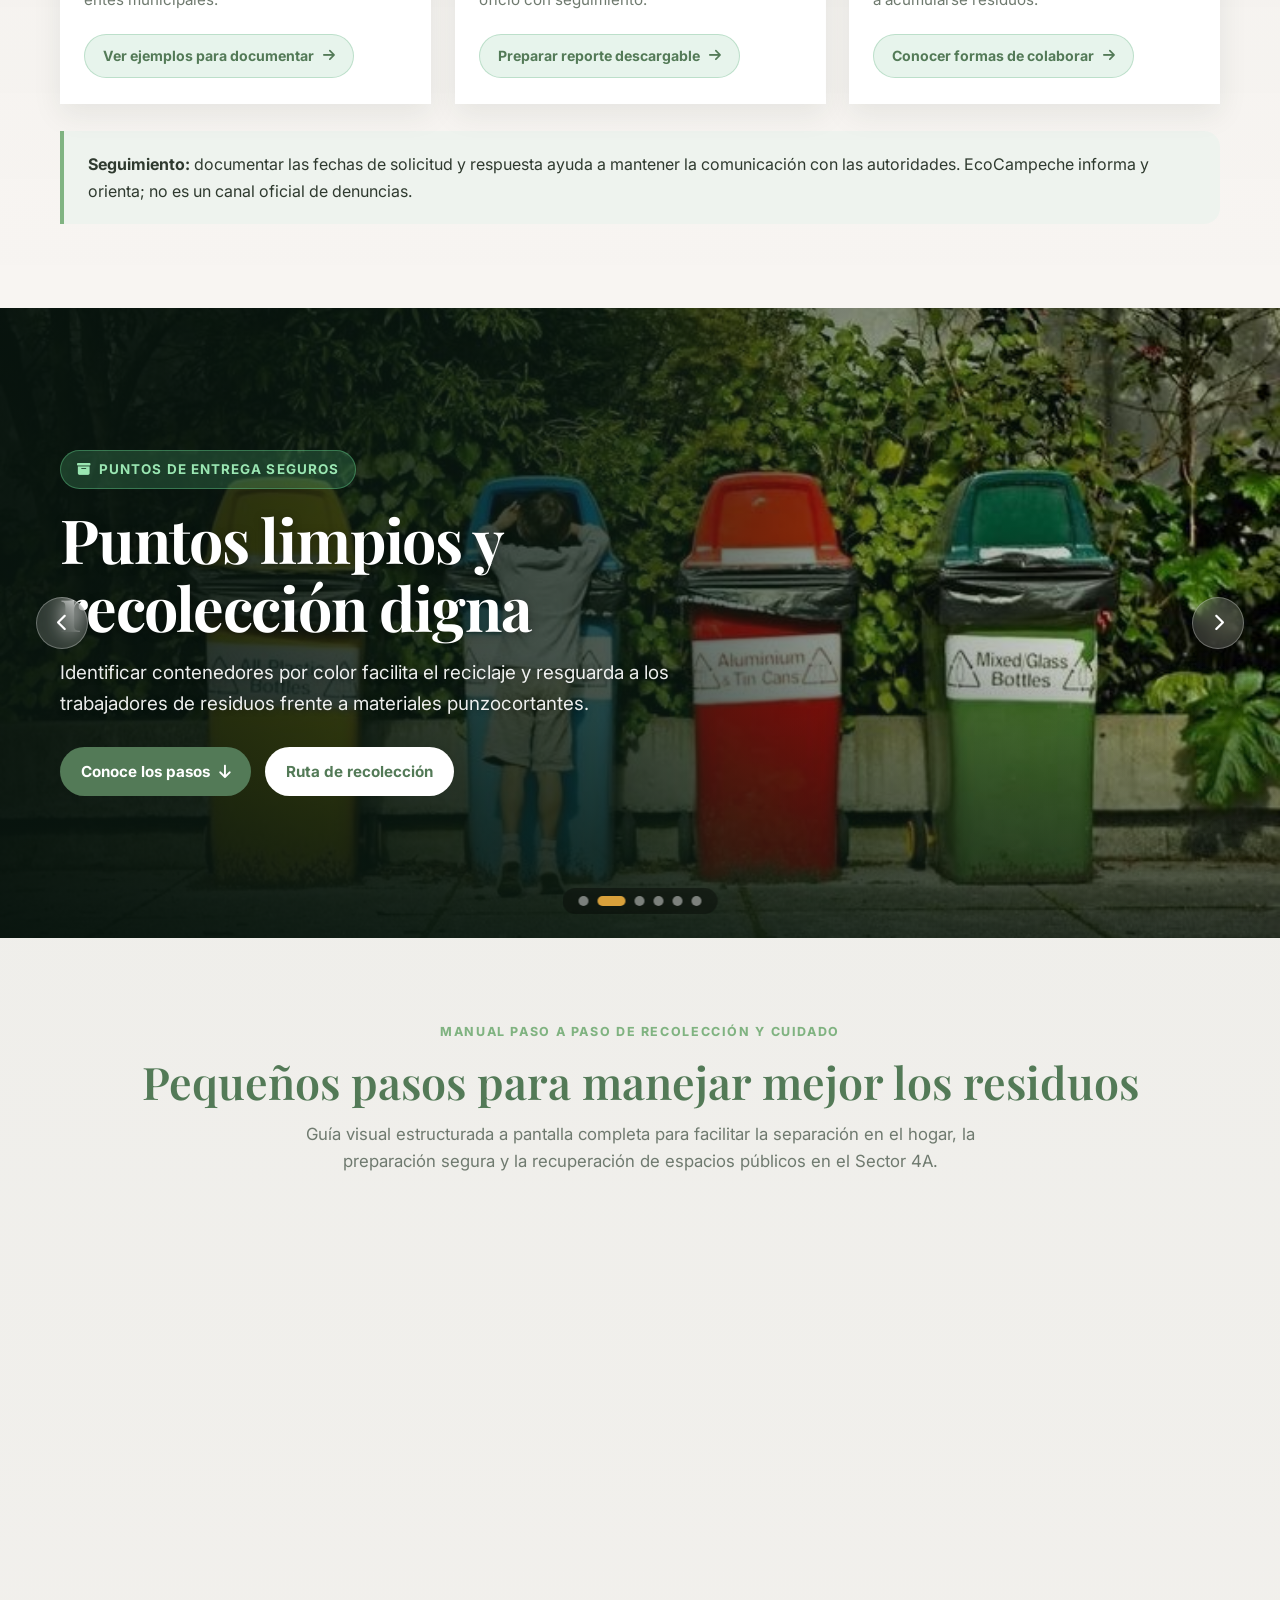
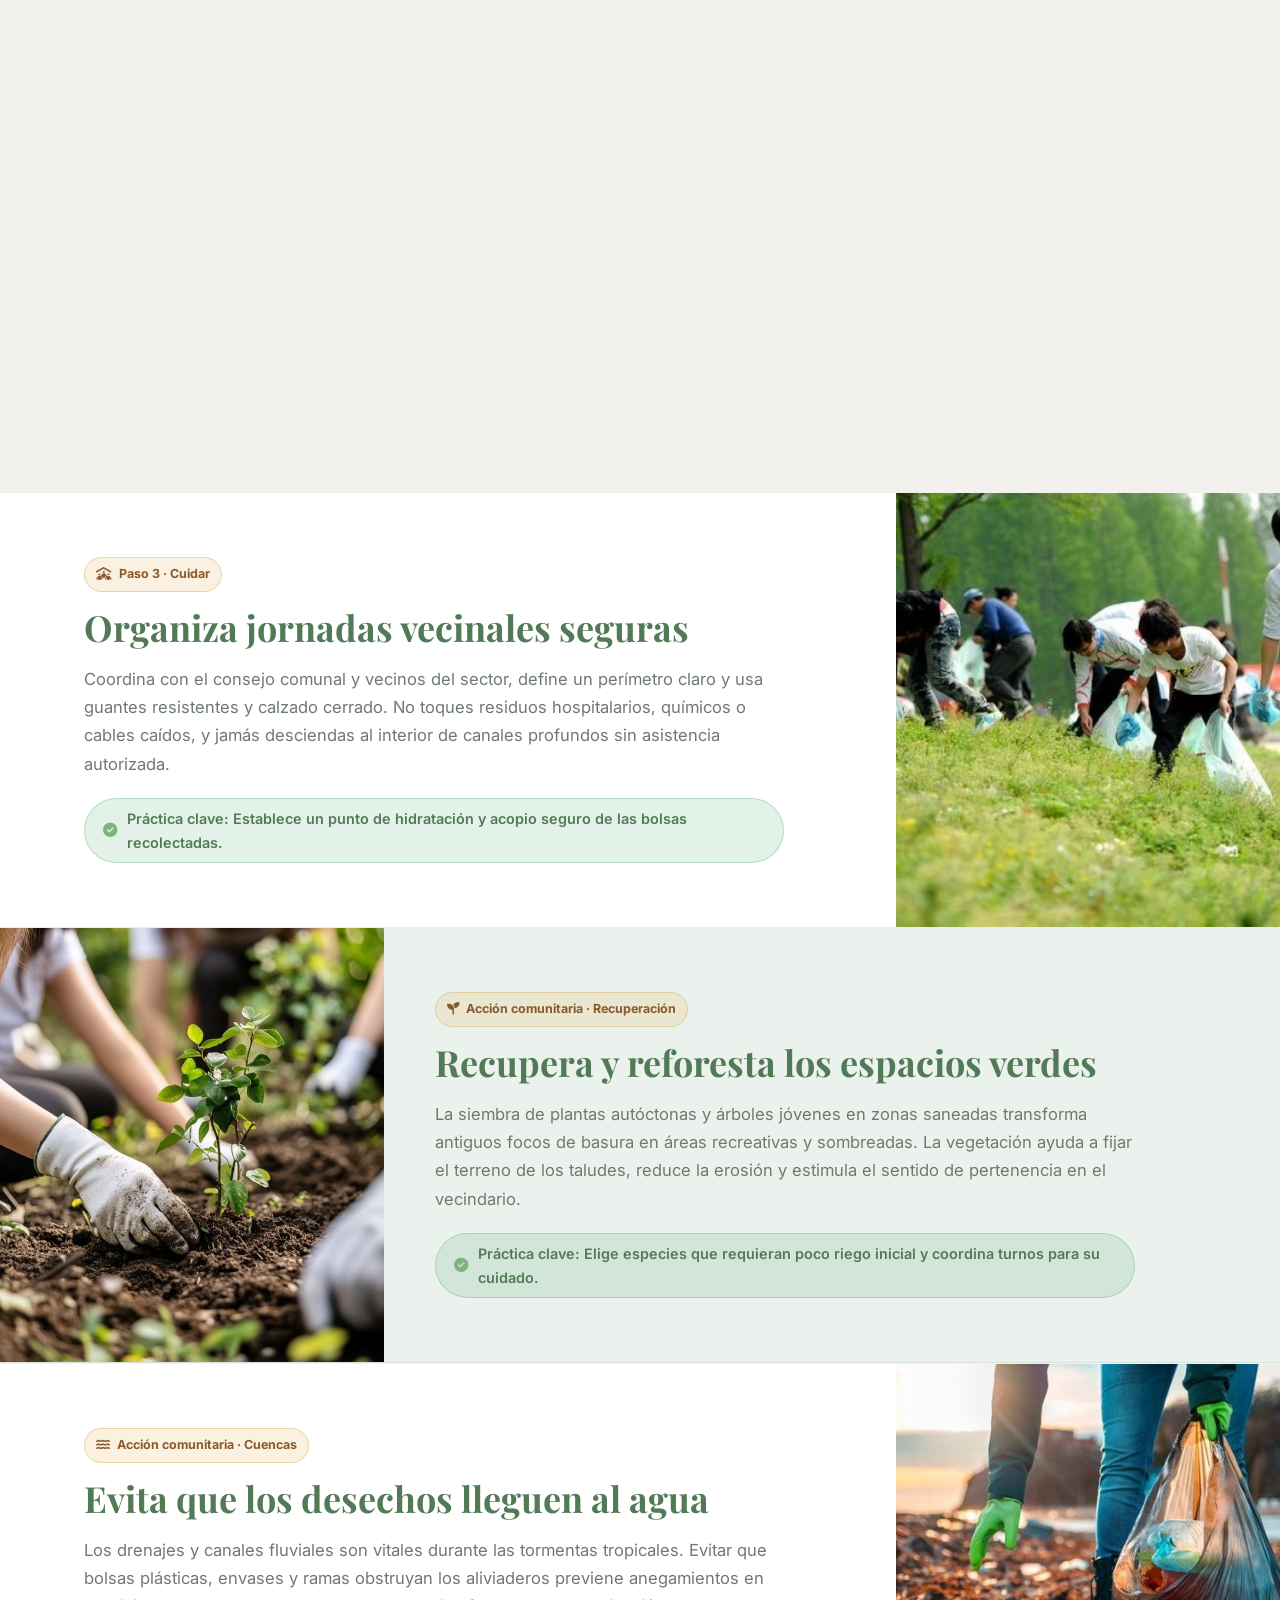
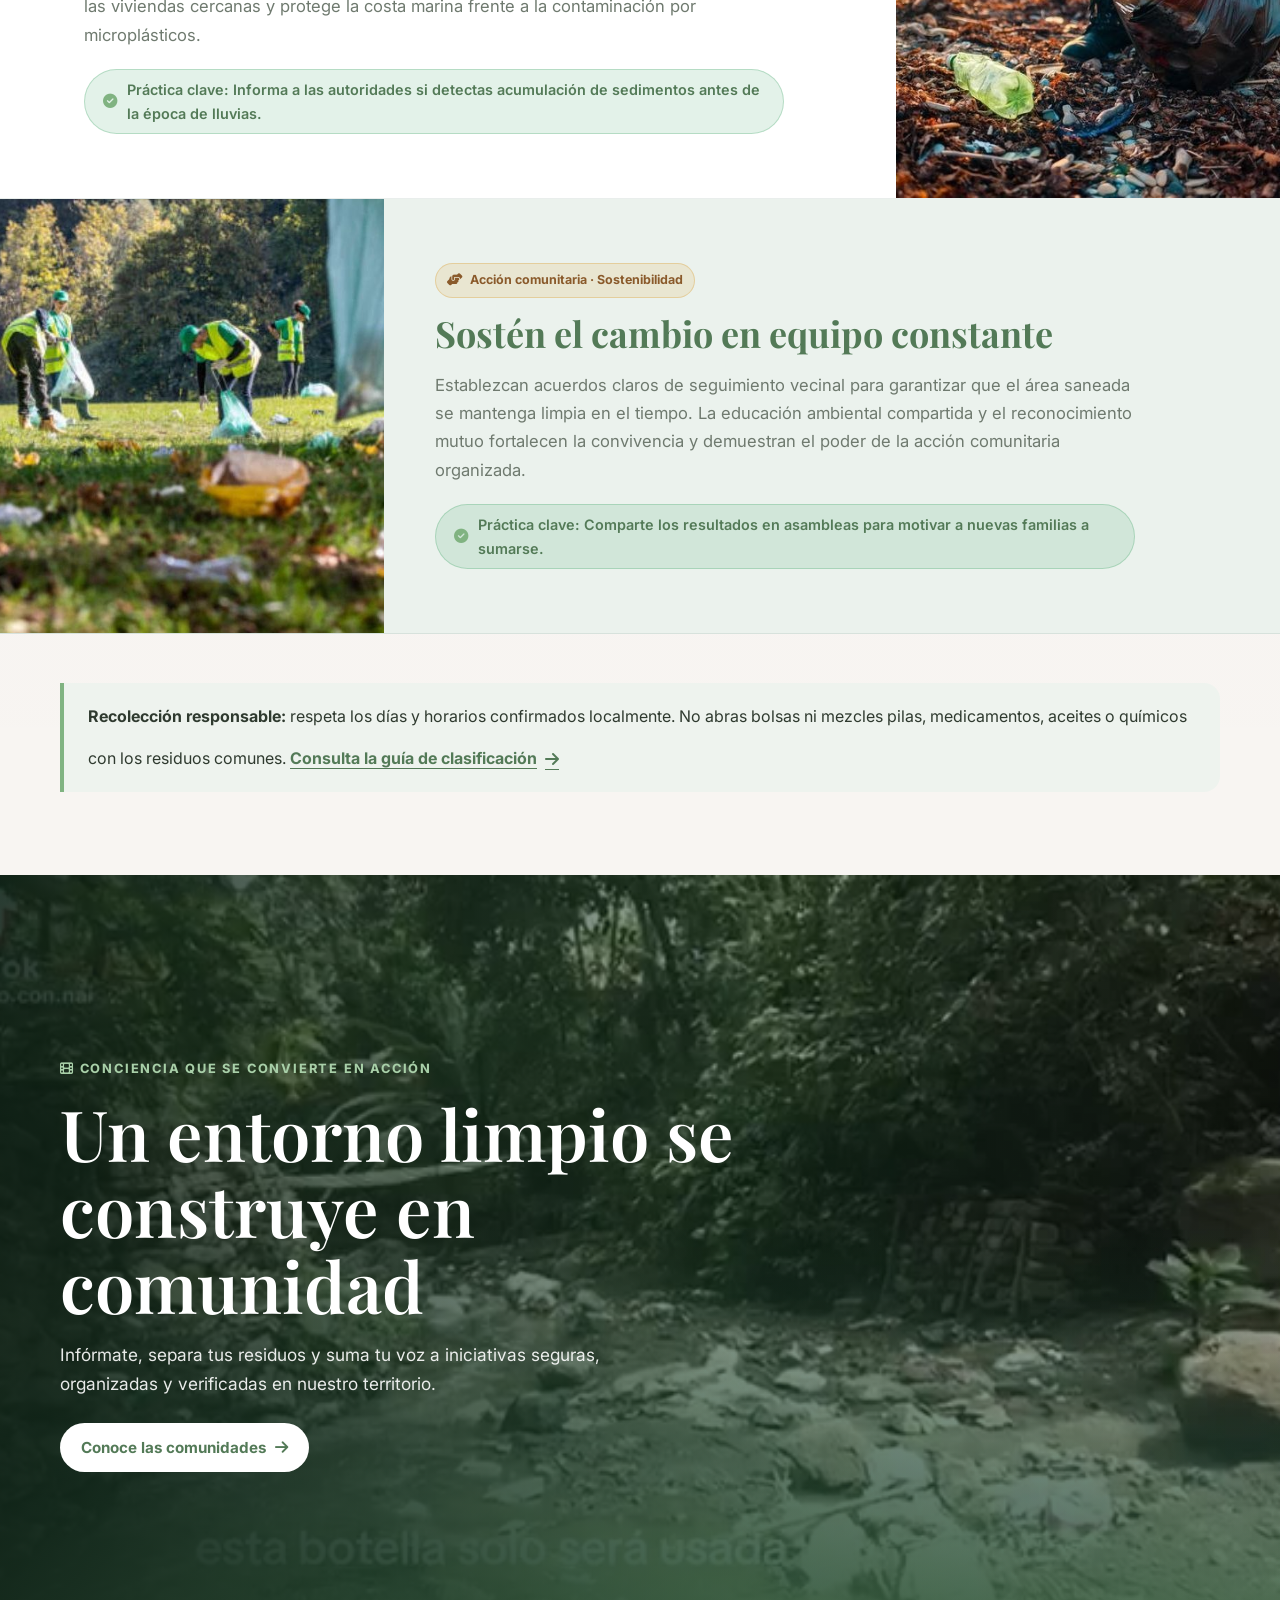
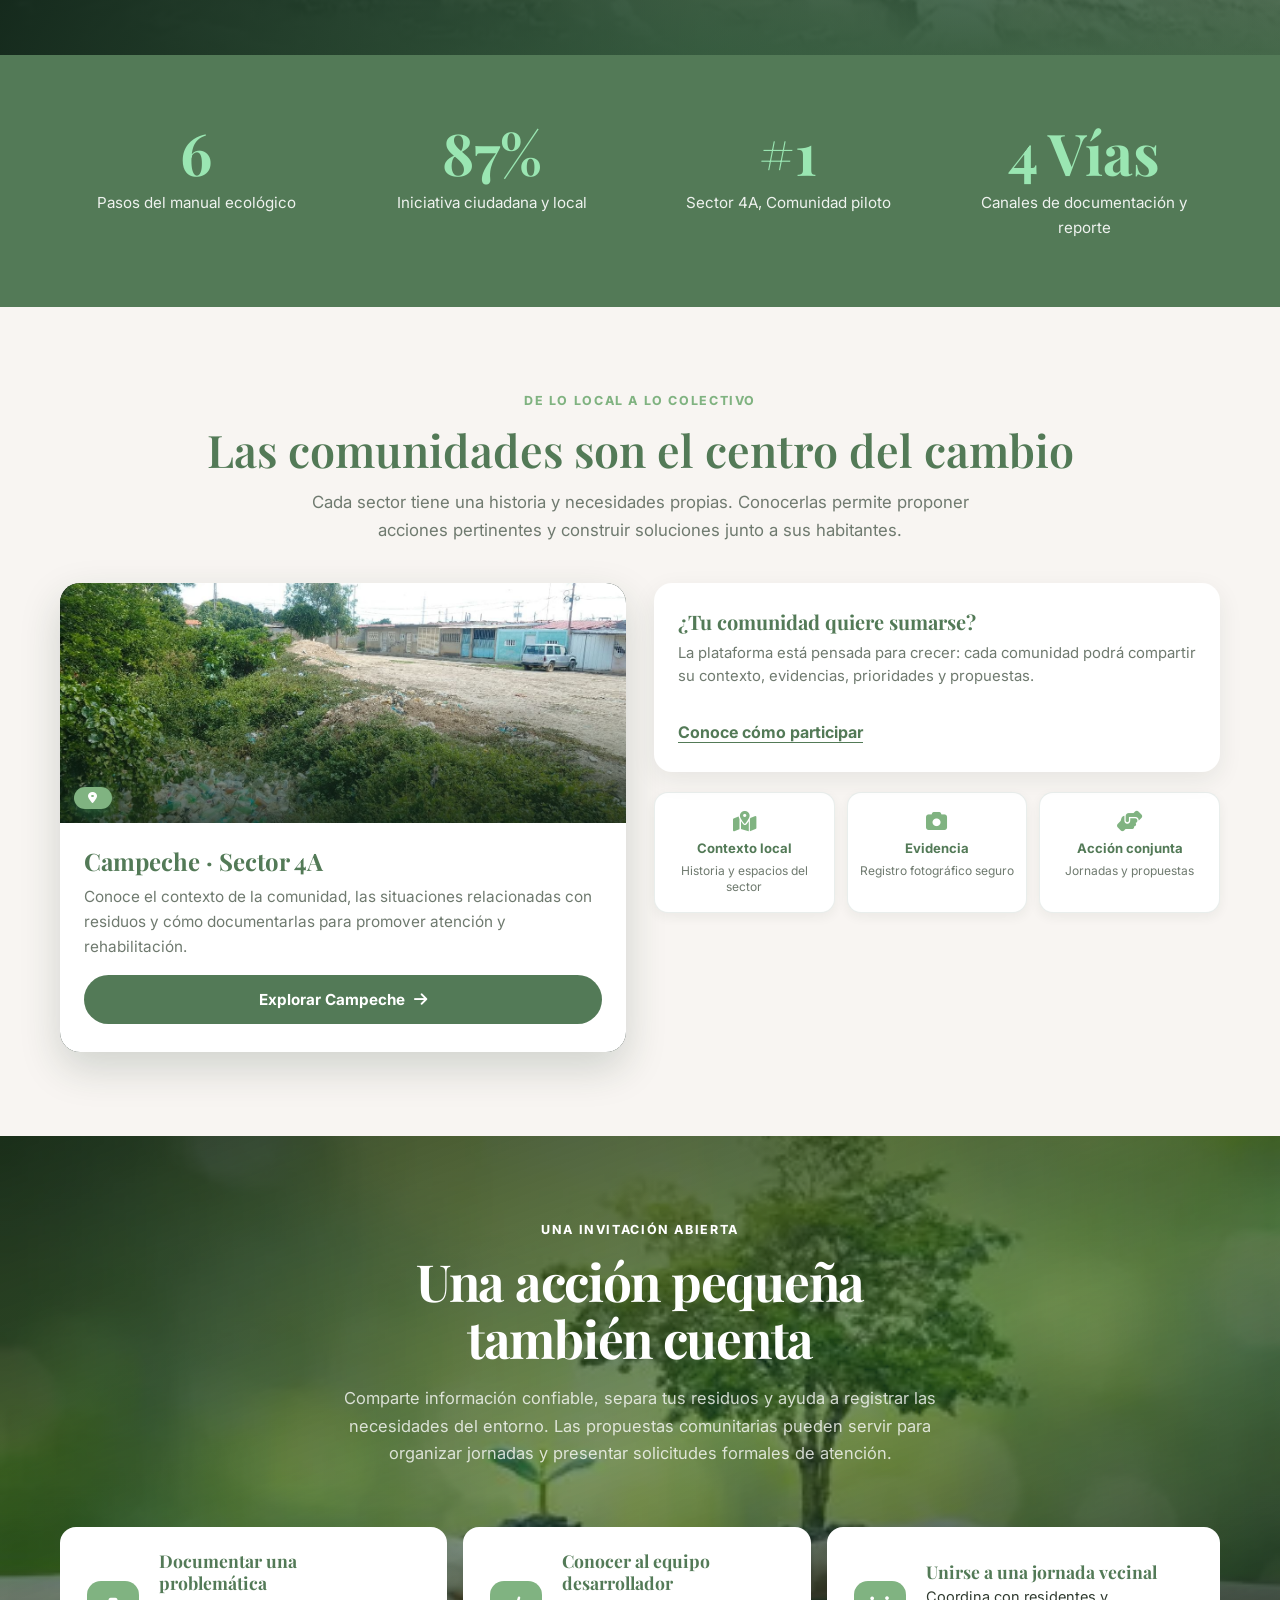
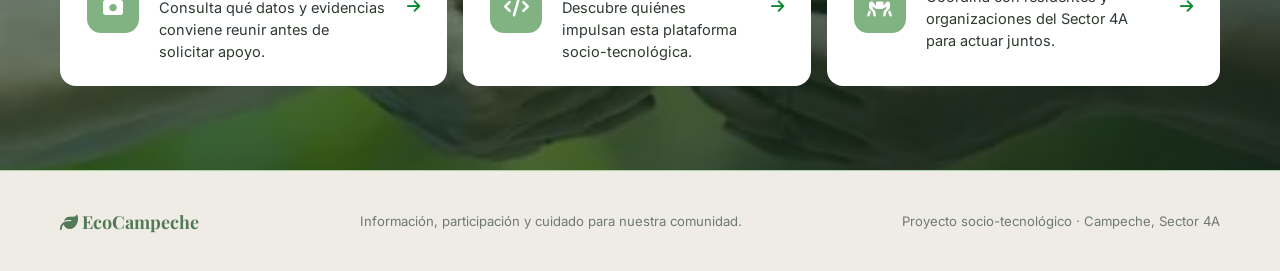
==== commit fc5051c5: "refactor: update navigation labels, team page content, and icons across site pages" ====
--- a/index.html
+++ b/index.html
@@ -89,7 +89,7 @@
                                 <i class="fa-solid fa-chevron-down" aria-hidden="true"></i>
                             </summary>
                             <ul class="navegacion__submenu">
-                                <li><a class="navegacion__enlace" href="nosotros.html"><i class="fa-solid fa-laptop-code" aria-hidden="true"></i> Equipo</a></li>
+                                <li><a class="navegacion__enlace" href="nosotros.html"><i class="fa-solid fa-handshake-angle" aria-hidden="true"></i> Compromiso y equipo</a></li>
                                 <li><a class="navegacion__enlace" href="nosotros.html#metas"><i class="fa-solid fa-bullseye" aria-hidden="true"></i> Propósito del proyecto</a></li>
                                 <li><a class="navegacion__enlace" href="contacto.html"><i class="fa-solid fa-envelope" aria-hidden="true"></i> Contacto y colaboración</a></li>
                             </ul>
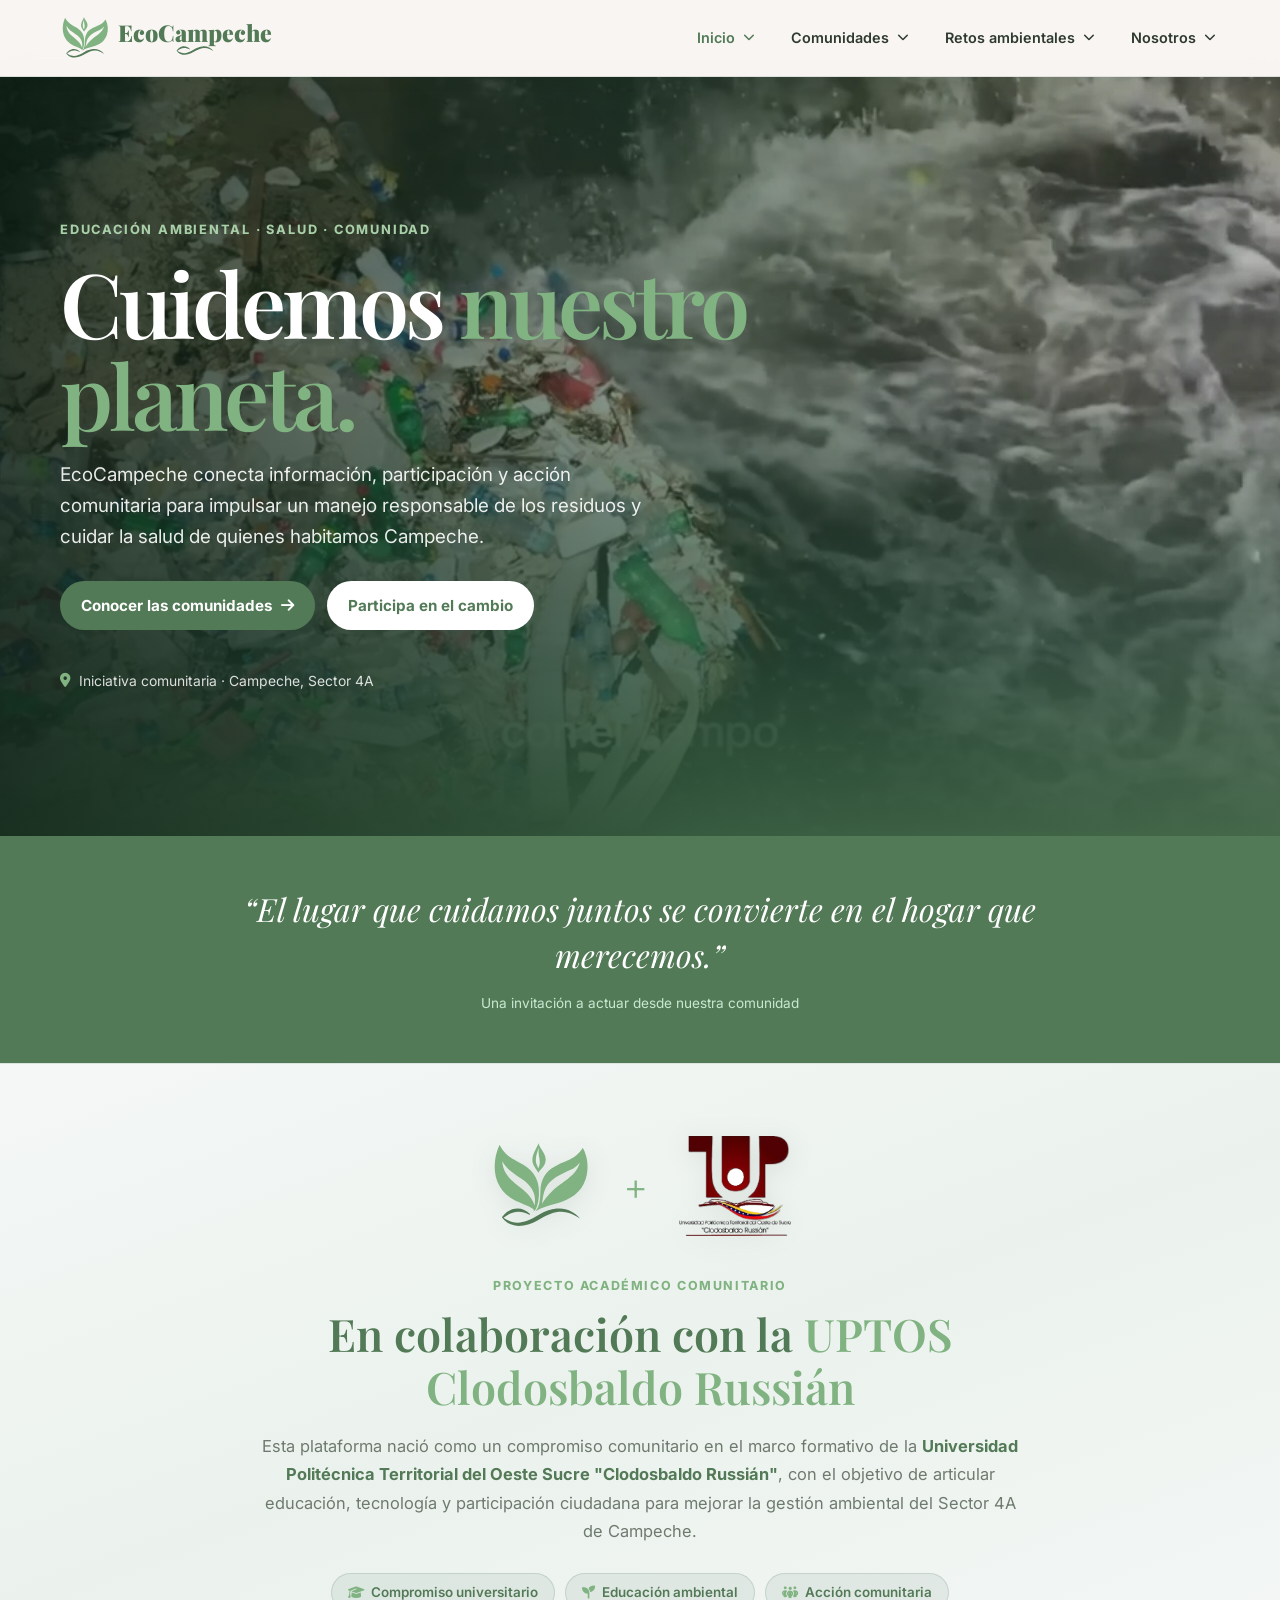
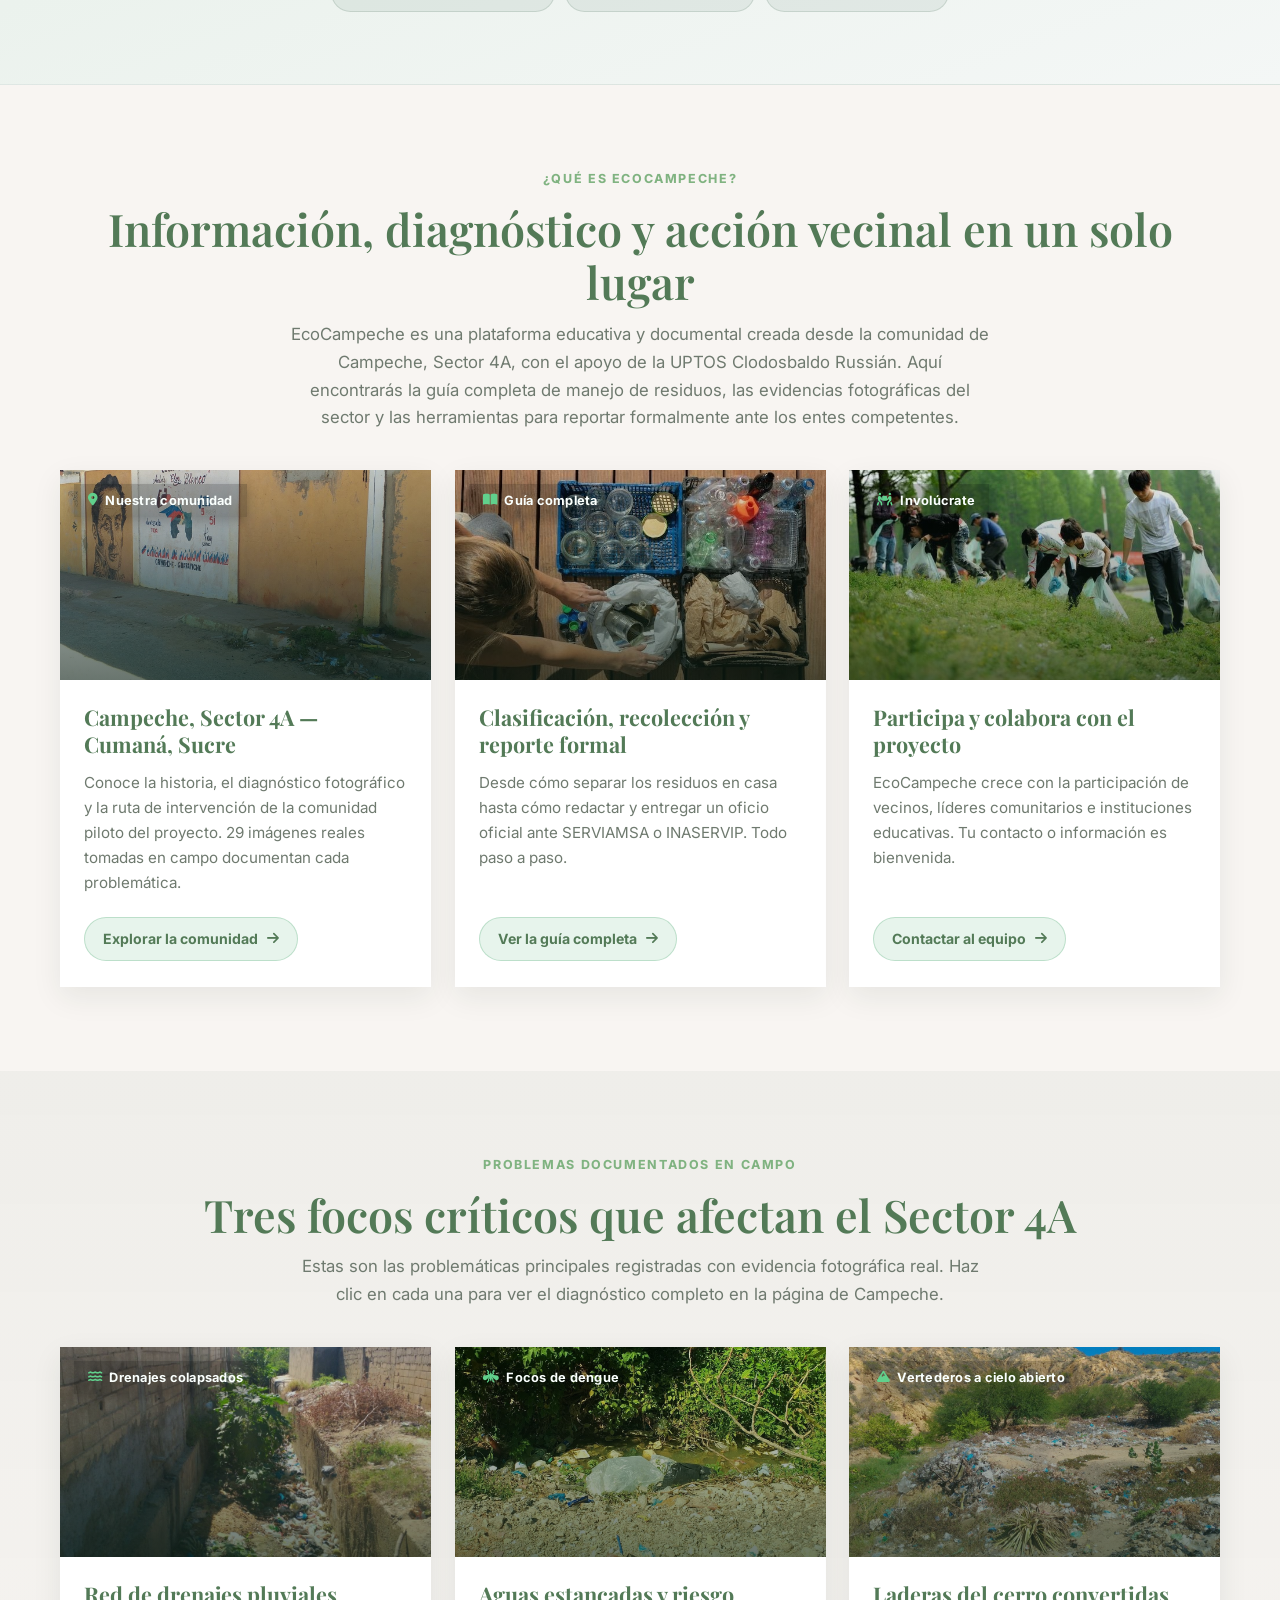
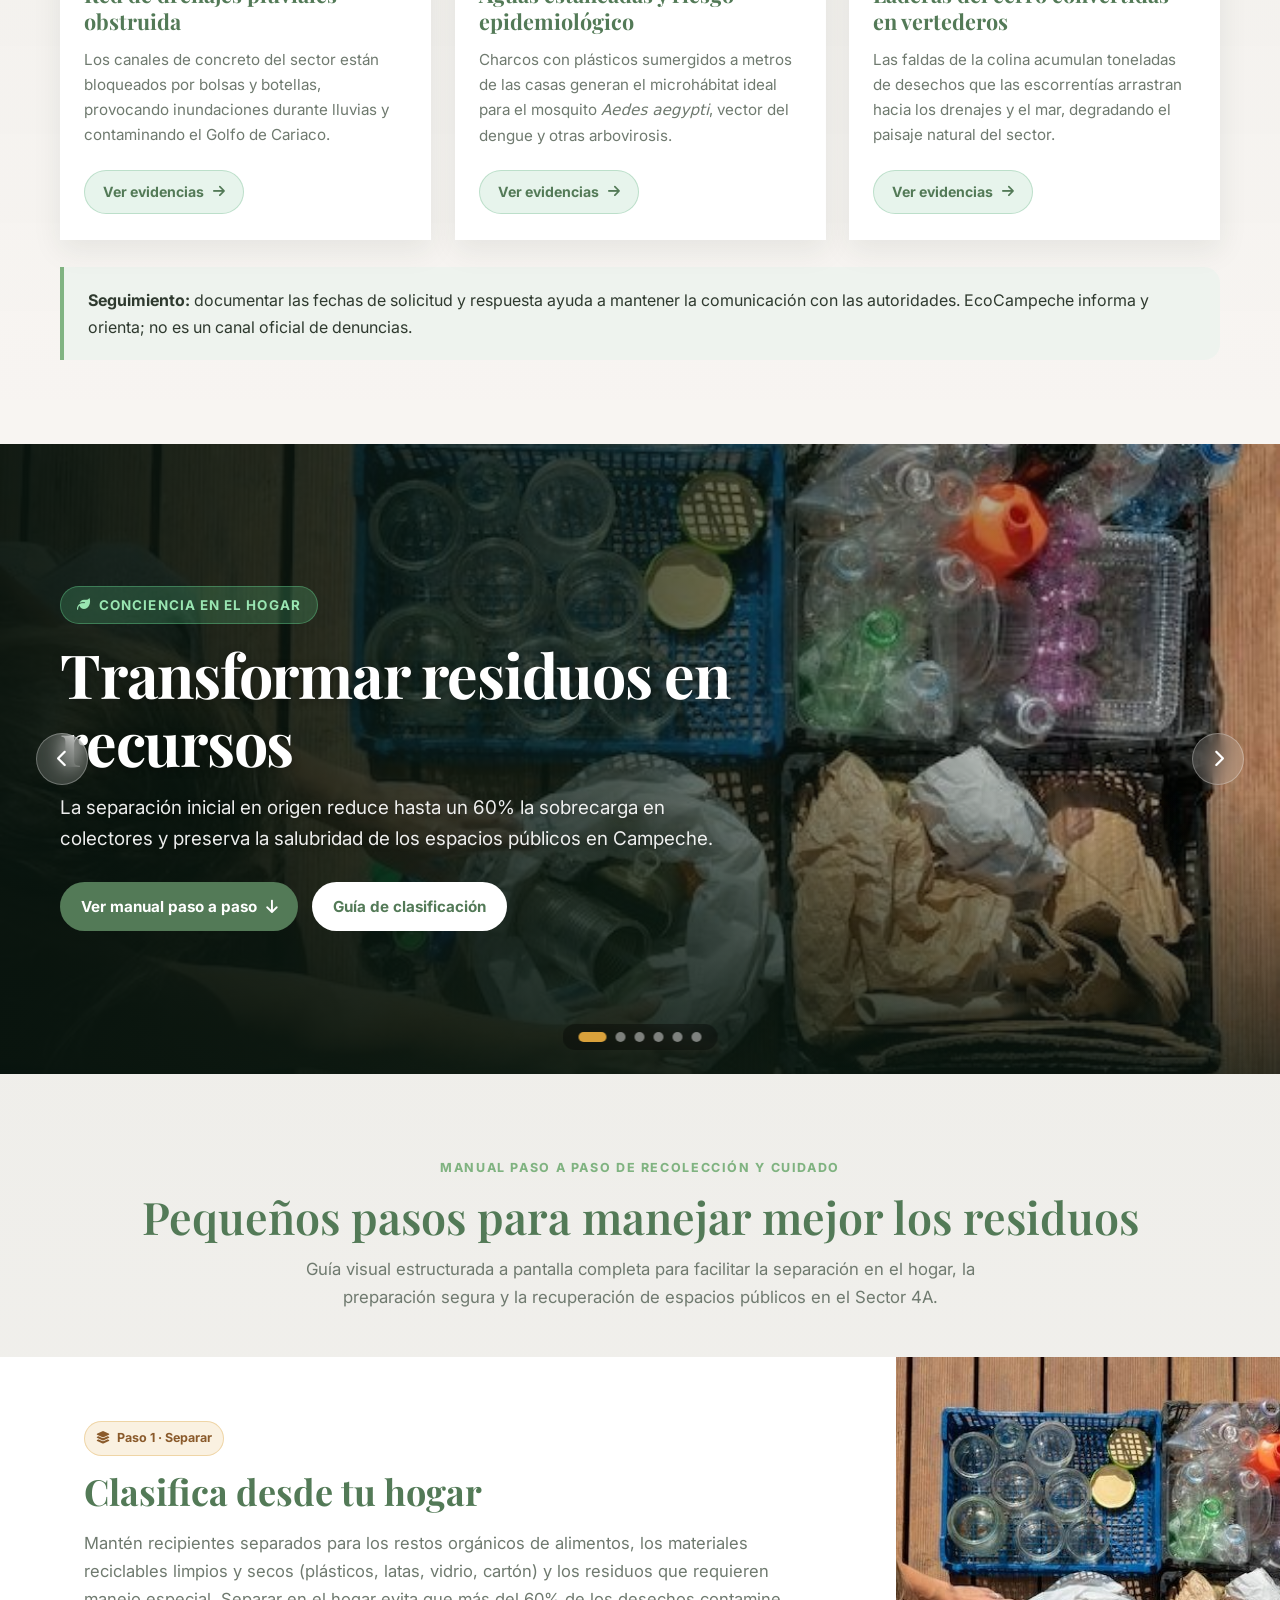
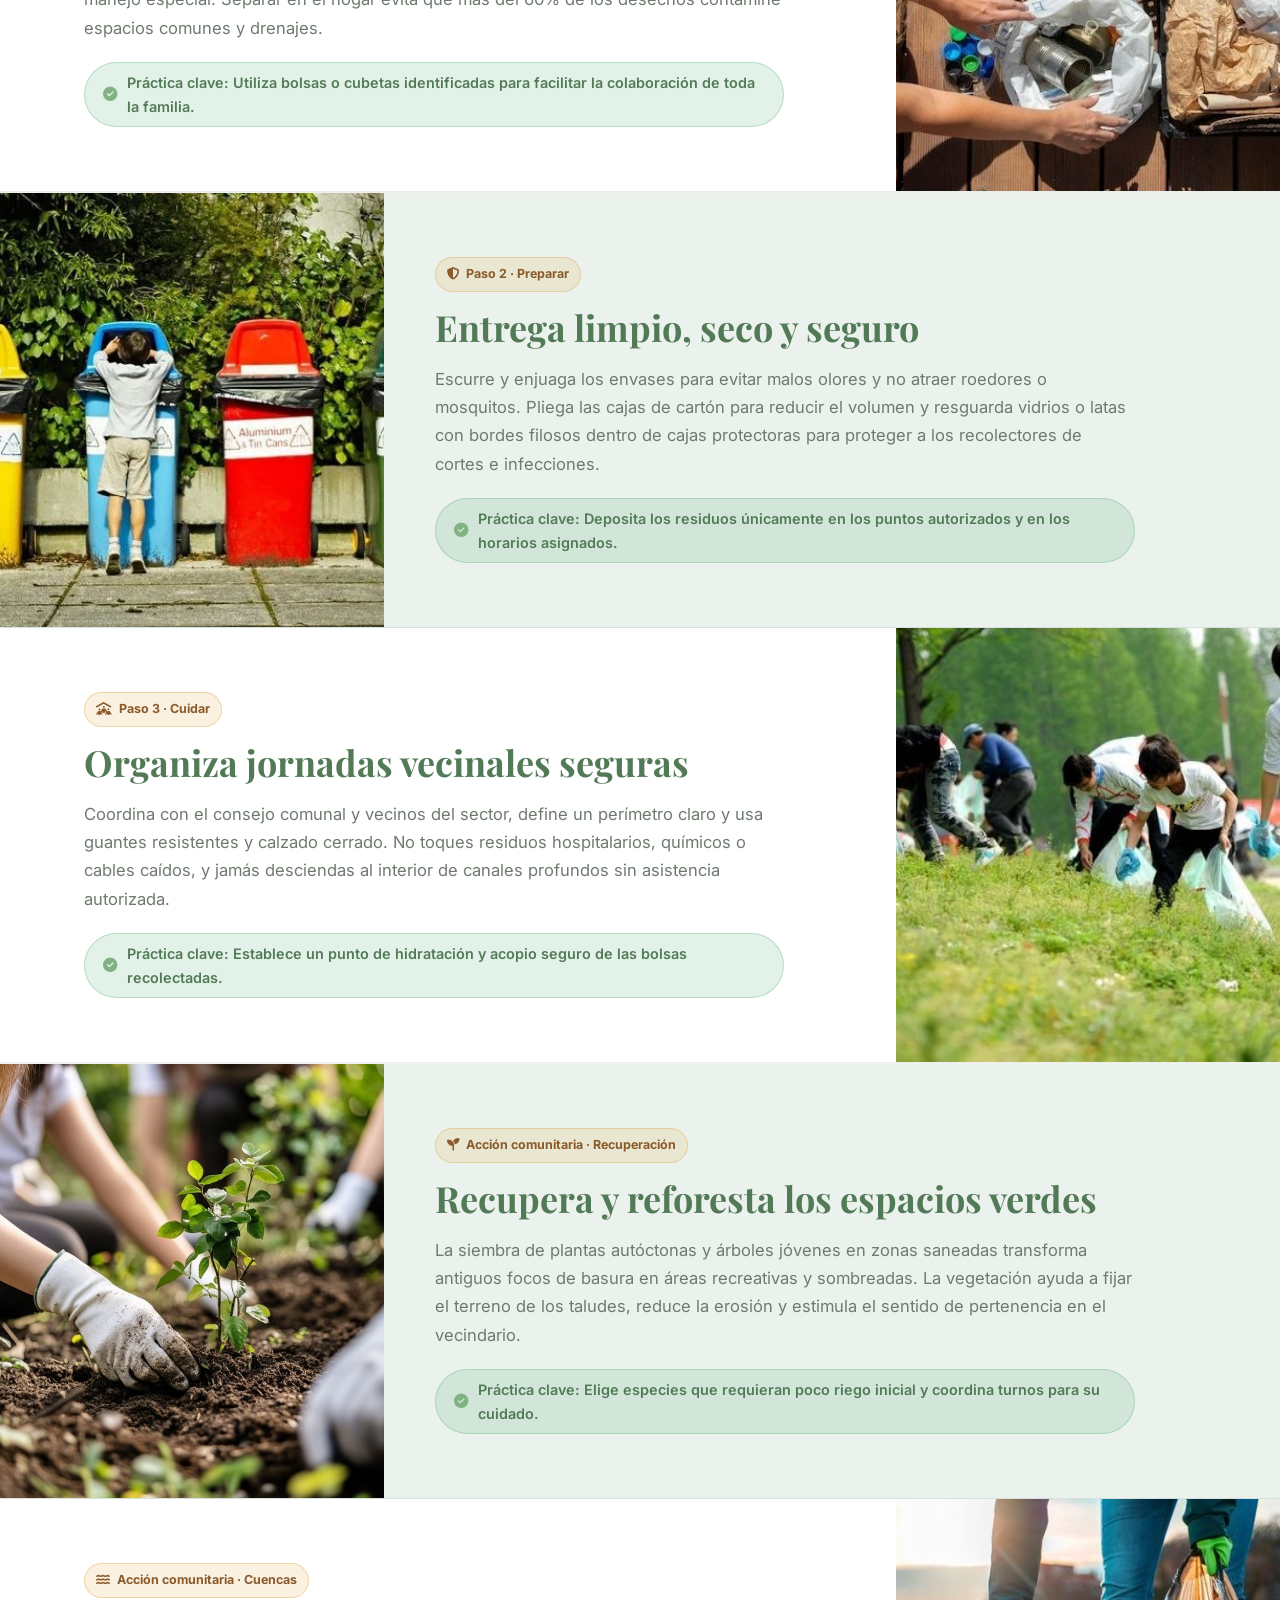
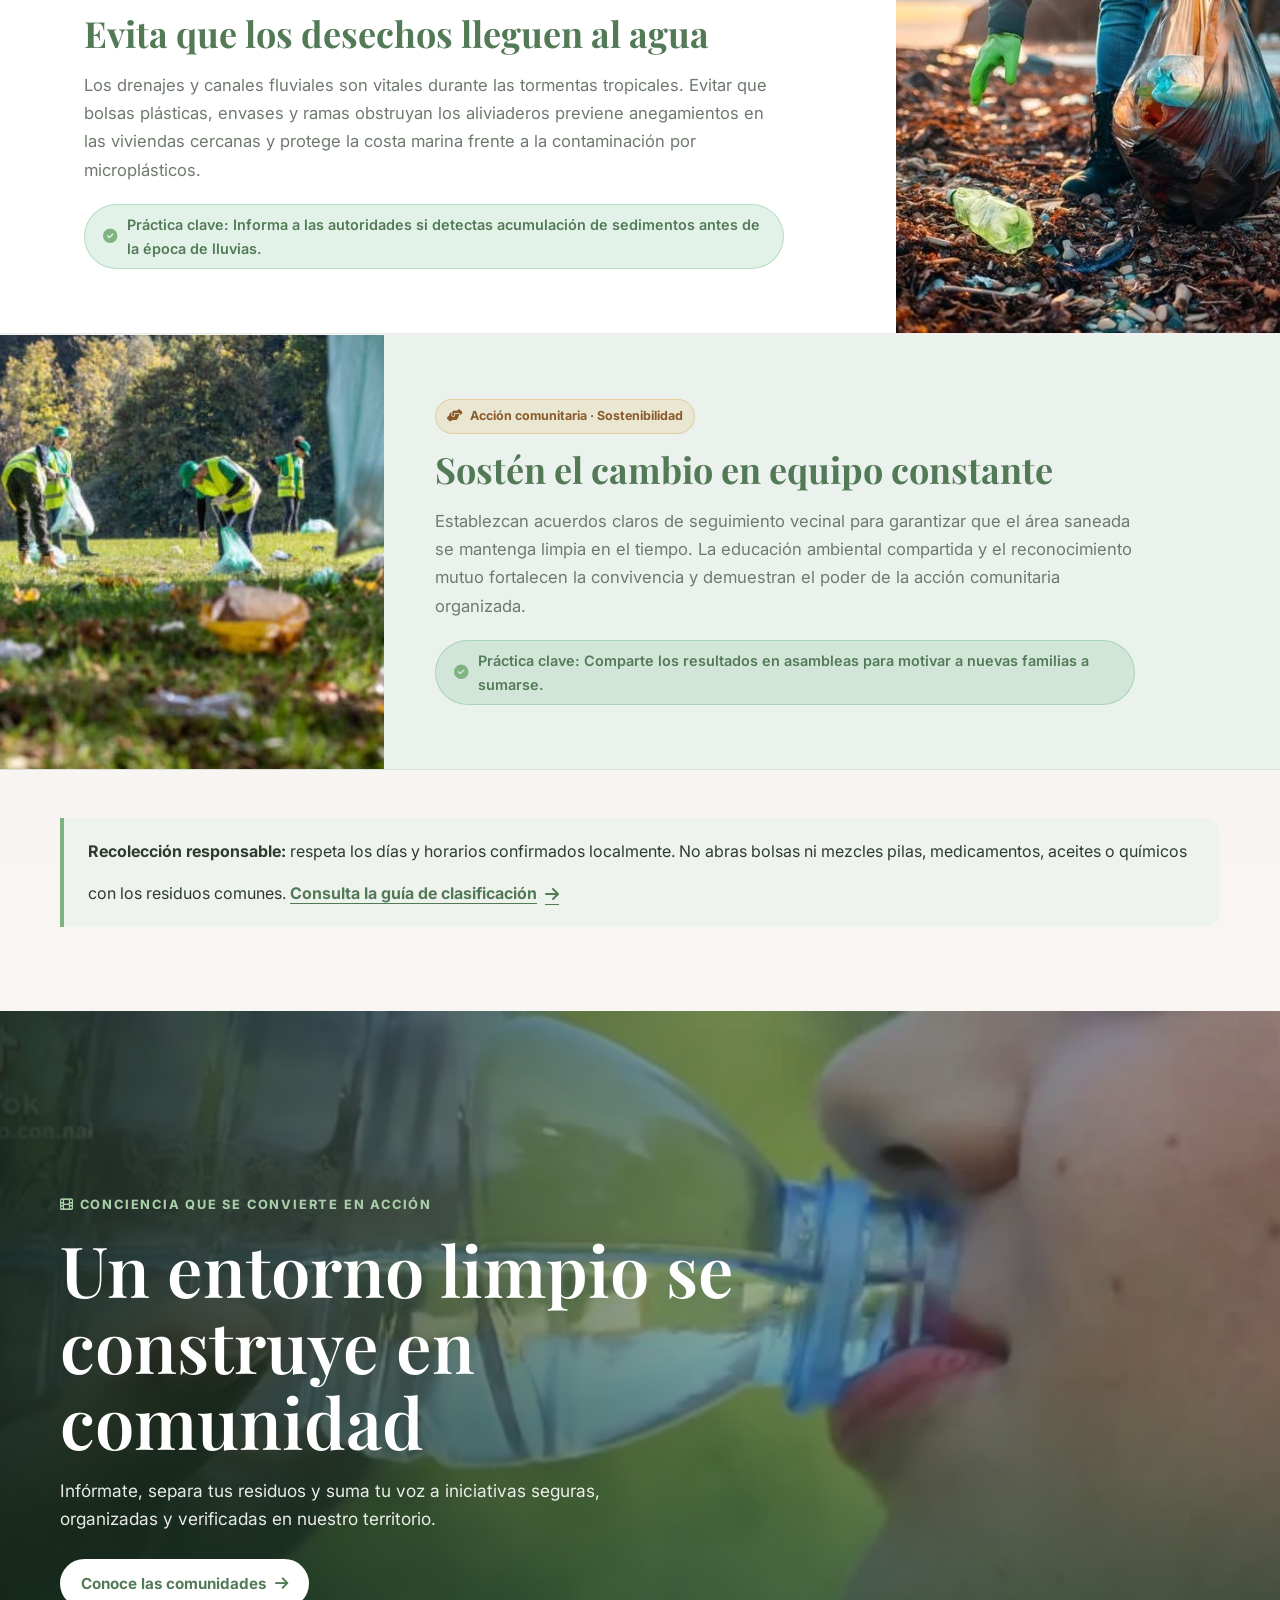
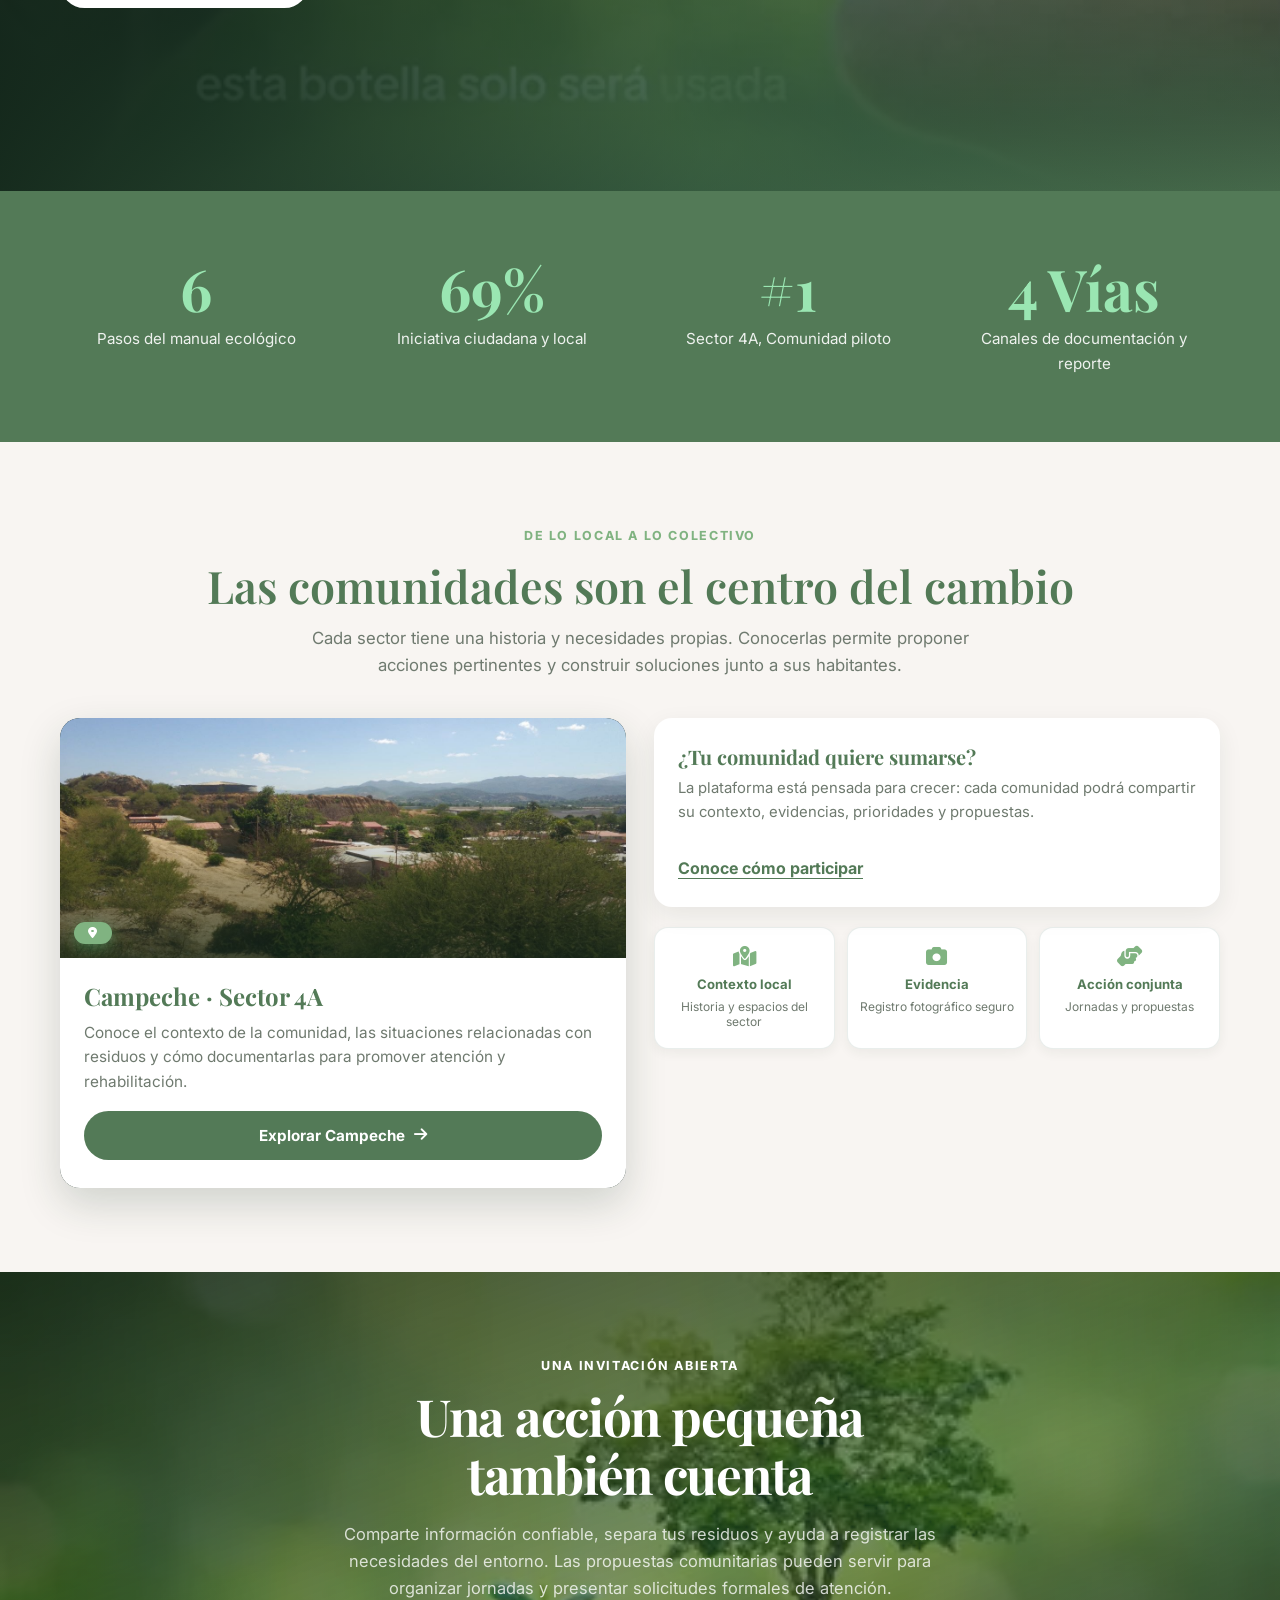
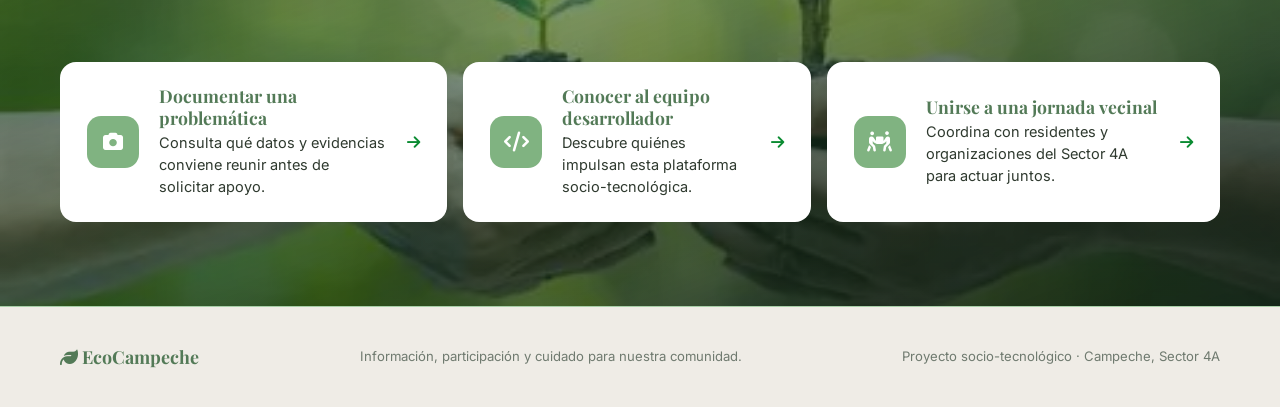
==== commit 6d2fe022: "feat: add immersive photo carousel and update content for Campeche community page" ====
--- a/index.html
+++ b/index.html
@@ -57,8 +57,10 @@
                             <ul class="navegacion__submenu">
                                 <li><a class="navegacion__enlace" href="comunidades.html"><i class="fa-solid fa-map-location-dot" aria-hidden="true"></i> Red de comunidades</a></li>
                                 <li><a class="navegacion__enlace" href="campeche.html"><i class="fa-solid fa-location-dot" aria-hidden="true"></i> Campeche (Sector 4A)</a></li>
+                                <li><a class="navegacion__enlace" href="campeche.html#historia-comunidad"><i class="fa-solid fa-landmark" aria-hidden="true"></i> Reseña histórica</a></li>
+                                <li><a class="navegacion__enlace" href="campeche.html#carrusel-campeche"><i class="fa-solid fa-images" aria-hidden="true"></i> Galería inmersiva</a></li>
+                                <li><a class="navegacion__enlace" href="campeche.html#registro-documental"><i class="fa-solid fa-camera-retro" aria-hidden="true"></i> Evidencias en terreno</a></li>
                                 <li><a class="navegacion__enlace" href="campeche.html#ruta"><i class="fa-solid fa-route" aria-hidden="true"></i> Ruta comunitaria</a></li>
-                                <li><a class="navegacion__enlace" href="campeche.html#titulo-galeria"><i class="fa-solid fa-camera-retro" aria-hidden="true"></i> Registro de evidencias</a></li>
                                 <li><a class="navegacion__enlace" href="direcciones.html"><i class="fa-solid fa-compass" aria-hidden="true"></i> Ubicación y mapa</a></li>
                             </ul>
                         </details>
@@ -73,10 +75,11 @@
                             </summary>
                             <ul class="navegacion__submenu">
                                 <li><a class="navegacion__enlace" href="problematica.html"><i class="fa-solid fa-triangle-exclamation" aria-hidden="true"></i> Diagnóstico general</a></li>
-                                <li><a class="navegacion__enlace" href="problematica.html#prevencion"><i class="fa-solid fa-recycle" aria-hidden="true"></i> Clasificación de residuos</a></li>
+                                <li><a class="navegacion__enlace" href="problematica.html#clasificacion"><i class="fa-solid fa-recycle" aria-hidden="true"></i> Clasificación de residuos</a></li>
+                                <li><a class="navegacion__enlace" href="problematica.html#punzocortantes"><i class="fa-solid fa-shield-halved" aria-hidden="true"></i> Resguardo de punzocortantes</a></li>
                                 <li><a class="navegacion__enlace" href="problematica.html#salud"><i class="fa-solid fa-heart-pulse" aria-hidden="true"></i> Salud y prevención</a></li>
-                                <li><a class="navegacion__enlace" href="problematica.html#visibilizar"><i class="fa-solid fa-file-signature" aria-hidden="true"></i> Preparar un reporte</a></li>
-                                <li><a class="navegacion__enlace" href="problematica.html#entes"><i class="fa-solid fa-building-columns" aria-hidden="true"></i> Entes competentes</a></li>
+                                <li><a class="navegacion__enlace" href="problematica.html#visibilizar"><i class="fa-solid fa-file-signature" aria-hidden="true"></i> Cómo documentar</a></li>
+                                <li><a class="navegacion__enlace" href="problematica.html#entes"><i class="fa-solid fa-building-columns" aria-hidden="true"></i> Entes y reporte formal</a></li>
                             </ul>
                         </details>
                     </li>
@@ -190,50 +193,48 @@
         <!-- Información -->
         <section class="seccion" id="proposito" aria-labelledby="titulo-proposito" data-animar="deslizar-arriba">
             <div class="contenedor">
-                <p class="antetitulo">Informarse es el primer paso</p>
-                <h2 class="seccion__titulo" id="titulo-proposito">Una comunidad informada puede transformar su entorno</h2>
-                <p class="seccion__subtitulo">Los residuos mal dispuestos no solo afectan el paisaje: pueden obstruir drenajes, contaminar espacios comunes y favorecer condiciones que ponen en riesgo la salud.</p>
+                <p class="antetitulo">¿Qué es EcoCampeche?</p>
+                <h2 class="seccion__titulo" id="titulo-proposito">Información, diagnóstico y acción vecinal en un solo lugar</h2>
+                <p class="seccion__subtitulo">EcoCampeche es una plataforma educativa y documental creada desde la comunidad de Campeche, Sector 4A, con el apoyo de la UPTOS Clodosbaldo Russián. Aquí encontrarás la guía completa de manejo de residuos, las evidencias fotográficas del sector y las herramientas para reportar formalmente ante los entes competentes.</p>
 
                 <div class="rejilla rejilla--3-columnas">
 
                     <article class="tarjeta-ecologica" data-animar="deslizar-arriba">
                         <div class="tarjeta-ecologica__multimedia">
-                            <img class="tarjeta-ecologica__foto" src="assets/ecologia/photo_1_2026-11-04_13-33-26.jpg" alt="Persona clasificando botellas, latas y residuos en recipientes limpios" loading="lazy">
+                            <img class="tarjeta-ecologica__foto" src="assets/campeche images/photo_11_2026-11-18_19-22-50.jpg" alt="Mural de la Brigada de Acción Comunitaria Campeche-Guarapiche" loading="lazy">
                             <div class="tarjeta-ecologica__degradado" aria-hidden="true"></div>
-                            <span class="tarjeta-ecologica__etiqueta"><i class="fa-solid fa-recycle" aria-hidden="true"></i> Recolección en casa</span>
+                            <span class="tarjeta-ecologica__etiqueta"><i class="fa-solid fa-location-dot" aria-hidden="true"></i> Nuestra comunidad</span>
                         </div>
                         <div class="tarjeta-ecologica__contenido">
-                            <h3 class="tarjeta-ecologica__titulo">Reducir y separar en origen</h3>
-                            <p class="tarjeta-ecologica__texto">Separar envases, cartón limpio y restos orgánicos desde casa evita que la basura sature los drenajes y facilita la labor de las rutas de recolección.</p>
-                            <a class="tarjeta-ecologica__enlace" href="problematica.html#prevencion"><span>Aprende prácticas útiles</span> <i class="fa-solid fa-arrow-right" aria-hidden="true"></i></a>
+                            <h3 class="tarjeta-ecologica__titulo">Campeche, Sector 4A — Cumaná, Sucre</h3>
+                            <p class="tarjeta-ecologica__texto">Conoce la historia, el diagnóstico fotográfico y la ruta de intervención de la comunidad piloto del proyecto. 29 imágenes reales tomadas en campo documentan cada problemática.</p>
+                            <a class="tarjeta-ecologica__enlace" href="campeche.html"><span>Explorar la comunidad</span> <i class="fa-solid fa-arrow-right" aria-hidden="true"></i></a>
                         </div>
                     </article>
-
 
                     <article class="tarjeta-ecologica" data-animar="deslizar-arriba">
                         <div class="tarjeta-ecologica__multimedia">
-                            <img class="tarjeta-ecologica__foto" src="assets/ecologia/photo_5_2026-11-04_13-33-26.jpg" alt="Contenedores ecológicos identificados por colores para recolección organizada" loading="lazy">
+                            <img class="tarjeta-ecologica__foto" src="assets/ecologia/photo_1_2026-11-04_13-33-26.jpg" alt="Guía de clasificación de residuos sólidos por tipo" loading="lazy">
                             <div class="tarjeta-ecologica__degradado" aria-hidden="true"></div>
-                            <span class="tarjeta-ecologica__etiqueta"><i class="fa-solid fa-shield-heart" aria-hidden="true"></i> Salud y prevención</span>
+                            <span class="tarjeta-ecologica__etiqueta"><i class="fa-solid fa-book-open" aria-hidden="true"></i> Guía completa</span>
                         </div>
                         <div class="tarjeta-ecologica__contenido">
-                            <h3 class="tarjeta-ecologica__titulo">Proteger la salud del vecindario</h3>
-                            <p class="tarjeta-ecologica__texto">Depositar residuos en contenedores cerrados y eliminar cúmulos de agua estancada previene la proliferación del zancudo del dengue en el Sector 4A.</p>
-                            <a class="tarjeta-ecologica__enlace" href="problematica.html#salud"><span>Conoce los riesgos</span> <i class="fa-solid fa-arrow-right" aria-hidden="true"></i></a>
+                            <h3 class="tarjeta-ecologica__titulo">Clasificación, recolección y reporte formal</h3>
+                            <p class="tarjeta-ecologica__texto">Desde cómo separar los residuos en casa hasta cómo redactar y entregar un oficio oficial ante SERVIAMSA o INASERVIP. Todo paso a paso.</p>
+                            <a class="tarjeta-ecologica__enlace" href="problematica.html"><span>Ver la guía completa</span> <i class="fa-solid fa-arrow-right" aria-hidden="true"></i></a>
                         </div>
                     </article>
-
 
                     <article class="tarjeta-ecologica" data-animar="deslizar-arriba">
                         <div class="tarjeta-ecologica__multimedia">
-                            <img class="tarjeta-ecologica__foto" src="assets/ecologia/photo_4_2026-11-04_13-33-26.jpg" alt="Voluntarios con bolsas resistentes en jornada comunitaria de recolección de basura" loading="lazy">
+                            <img class="tarjeta-ecologica__foto" src="assets/ecologia/photo_4_2026-11-04_13-33-26.jpg" alt="Voluntarios en jornada comunitaria de recolección de residuos" loading="lazy">
                             <div class="tarjeta-ecologica__degradado" aria-hidden="true"></div>
-                            <span class="tarjeta-ecologica__etiqueta"><i class="fa-solid fa-people-carry-box" aria-hidden="true"></i> Recolección activa</span>
+                            <span class="tarjeta-ecologica__etiqueta"><i class="fa-solid fa-people-carry-box" aria-hidden="true"></i> Involúcrate</span>
                         </div>
                         <div class="tarjeta-ecologica__contenido">
-                            <h3 class="tarjeta-ecologica__titulo">Documentar y sanear el entorno</h3>
-                            <p class="tarjeta-ecologica__texto">Un reporte fotográfico fechado y jornadas vecinales con equipo de protección permiten sanear focos críticos e impulsar respuestas oficiales.</p>
-                            <a class="tarjeta-ecologica__enlace" href="problematica.html#visibilizar"><span>Prepara un reporte</span> <i class="fa-solid fa-arrow-right" aria-hidden="true"></i></a>
+                            <h3 class="tarjeta-ecologica__titulo">Participa y colabora con el proyecto</h3>
+                            <p class="tarjeta-ecologica__texto">EcoCampeche crece con la participación de vecinos, líderes comunitarios e instituciones educativas. Tu contacto o información es bienvenida.</p>
+                            <a class="tarjeta-ecologica__enlace" href="contacto.html"><span>Contactar al equipo</span> <i class="fa-solid fa-arrow-right" aria-hidden="true"></i></a>
                         </div>
                     </article>
                 </div>
@@ -243,50 +244,48 @@
         <!-- Iniciativas -->
         <section class="seccion seccion--suave" id="iniciativas" aria-labelledby="titulo-iniciativas" data-animar="deslizar-arriba">
             <div class="contenedor">
-                <p class="antetitulo">De la observación a la acción</p>
-                <h2 class="seccion__titulo" id="titulo-iniciativas">Iniciativas para hacer visible la problemática</h2>
-                <p class="seccion__subtitulo">Con organización y evidencia clara, las necesidades del sector pueden comunicarse y convertirse en propuestas de mejora.</p>
+                <p class="antetitulo">Problemas documentados en campo</p>
+                <h2 class="seccion__titulo" id="titulo-iniciativas">Tres focos críticos que afectan el Sector 4A</h2>
+                <p class="seccion__subtitulo">Estas son las problemáticas principales registradas con evidencia fotográfica real. Haz clic en cada una para ver el diagnóstico completo en la página de Campeche.</p>
 
                 <div class="rejilla rejilla--3-columnas">
 
                     <article class="tarjeta-ecologica" data-animar="deslizar-arriba">
                         <div class="tarjeta-ecologica__multimedia">
-                            <img class="tarjeta-ecologica__foto" src="assets/photo_3_2026-11-03_22-52-02.jpg" alt="Acumulación de residuos en terreno abierto para diagnóstico comunitario en Campeche" loading="lazy">
+                            <img class="tarjeta-ecologica__foto" src="assets/campeche images/photo_14_2026-11-18_19-22-50.jpg" alt="Canal de drenaje pluvial colapsado por residuos plásticos en Campeche" loading="lazy">
                             <div class="tarjeta-ecologica__degradado" aria-hidden="true"></div>
-                            <span class="tarjeta-ecologica__etiqueta"><i class="fa-solid fa-camera" aria-hidden="true"></i> Diagnóstico visual</span>
+                            <span class="tarjeta-ecologica__etiqueta"><i class="fa-solid fa-water" aria-hidden="true"></i> Drenajes colapsados</span>
                         </div>
                         <div class="tarjeta-ecologica__contenido">
-                            <h3 class="tarjeta-ecologica__titulo">Crear un registro fotográfico</h3>
-                            <p class="tarjeta-ecologica__texto">Fotografiar los puntos críticos con fecha y hora desde un lugar seguro para respaldar solicitudes formales de recolección ante entes municipales.</p>
-                            <a class="tarjeta-ecologica__enlace" href="campeche.html#titulo-galeria"><span>Ver ejemplos para documentar</span> <i class="fa-solid fa-arrow-right" aria-hidden="true"></i></a>
+                            <h3 class="tarjeta-ecologica__titulo">Red de drenajes pluviales obstruida</h3>
+                            <p class="tarjeta-ecologica__texto">Los canales de concreto del sector están bloqueados por bolsas y botellas, provocando inundaciones durante lluvias y contaminando el Golfo de Cariaco.</p>
+                            <a class="tarjeta-ecologica__enlace" href="campeche.html#drenajes"><span>Ver evidencias</span> <i class="fa-solid fa-arrow-right" aria-hidden="true"></i></a>
                         </div>
                     </article>
-
 
                     <article class="tarjeta-ecologica" data-animar="deslizar-arriba">
                         <div class="tarjeta-ecologica__multimedia">
-                            <img class="tarjeta-ecologica__foto" src="assets/ecologia/photo_6_2026-11-04_13-33-26.jpg" alt="Equipo vecinal coordinando el retiro seguro de residuos acumulados" loading="lazy">
+                            <img class="tarjeta-ecologica__foto" src="assets/campeche images/photo_28_2026-11-18_19-22-50.jpg" alt="Charco de agua estancada con mosquitos en Campeche Sector 4A" loading="lazy">
                             <div class="tarjeta-ecologica__degradado" aria-hidden="true"></div>
-                            <span class="tarjeta-ecologica__etiqueta"><i class="fa-solid fa-file-circle-check" aria-hidden="true"></i> Gestión formal</span>
+                            <span class="tarjeta-ecologica__etiqueta"><i class="fa-solid fa-mosquito" aria-hidden="true"></i> Focos de dengue</span>
                         </div>
                         <div class="tarjeta-ecologica__contenido">
-                            <h3 class="tarjeta-ecologica__titulo">Presentar un reporte formal</h3>
-                            <p class="tarjeta-ecologica__texto">Describir con exactitud el volumen de desechos, su ubicación precisa y solicitar rutas oficiales de recolección mediante oficio con seguimiento.</p>
-                            <a class="tarjeta-ecologica__enlace" href="problematica.html#visibilizar"><span>Preparar reporte descargable</span> <i class="fa-solid fa-arrow-right" aria-hidden="true"></i></a>
+                            <h3 class="tarjeta-ecologica__titulo">Aguas estancadas y riesgo epidemiológico</h3>
+                            <p class="tarjeta-ecologica__texto">Charcos con plásticos sumergidos a metros de las casas generan el microhábitat ideal para el mosquito <em>Aedes aegypti</em>, vector del dengue y otras arbovirosis.</p>
+                            <a class="tarjeta-ecologica__enlace" href="campeche.html#salud-vectores"><span>Ver evidencias</span> <i class="fa-solid fa-arrow-right" aria-hidden="true"></i></a>
                         </div>
                     </article>
-
 
                     <article class="tarjeta-ecologica" data-animar="deslizar-arriba">
                         <div class="tarjeta-ecologica__multimedia">
-                            <img class="tarjeta-ecologica__foto" src="assets/ecologia/photo_2_2026-11-04_13-33-26.jpg" alt="Persona plantando un árbol joven en una zona comunitaria recuperada" loading="lazy">
+                            <img class="tarjeta-ecologica__foto" src="assets/campeche images/photo_29_2026-11-18_19-22-50.jpg" alt="Laderas del cerro de Campeche con residuos plásticos esparcidos" loading="lazy">
                             <div class="tarjeta-ecologica__degradado" aria-hidden="true"></div>
-                            <span class="tarjeta-ecologica__etiqueta"><i class="fa-solid fa-seedling" aria-hidden="true"></i> Reforestación</span>
+                            <span class="tarjeta-ecologica__etiqueta"><i class="fa-solid fa-mountain" aria-hidden="true"></i> Vertederos a cielo abierto</span>
                         </div>
                         <div class="tarjeta-ecologica__contenido">
-                            <h3 class="tarjeta-ecologica__titulo">Recuperar espacios verdes</h3>
-                            <p class="tarjeta-ecologica__texto">Sembrar plantas autóctonas y árboles jóvenes en zonas saneadas para crear sombra, afianzar taludes y evitar que vuelvan a acumularse residuos.</p>
-                            <a class="tarjeta-ecologica__enlace" href="contacto.html"><span>Conocer formas de colaborar</span> <i class="fa-solid fa-arrow-right" aria-hidden="true"></i></a>
+                            <h3 class="tarjeta-ecologica__titulo">Laderas del cerro convertidas en vertederos</h3>
+                            <p class="tarjeta-ecologica__texto">Las faldas de la colina acumulan toneladas de desechos que las escorrentías arrastran hacia los drenajes y el mar, degradando el paisaje natural del sector.</p>
+                            <a class="tarjeta-ecologica__enlace" href="campeche.html#laderas"><span>Ver evidencias</span> <i class="fa-solid fa-arrow-right" aria-hidden="true"></i></a>
                         </div>
                     </article>
                 </div>
@@ -311,7 +310,7 @@
                             <p class="carrusel-sumergido__descripcion">La separación inicial en origen reduce hasta un 60% la sobrecarga en colectores y preserva la salubridad de los espacios públicos en Campeche.</p>
                             <div class="carrusel-sumergido__acciones">
                                 <a class="boton boton--principal" href="#manual-recoleccion">Ver manual paso a paso <i class="fa-solid fa-arrow-down" aria-hidden="true"></i></a>
-                                <a class="boton boton--claro" href="problematica.html#prevencion">Guía de clasificación</a>
+                                <a class="boton boton--claro" href="problematica.html#clasificacion">Guía de clasificación</a>
                             </div>
                         </div>
                     </div>
@@ -369,7 +368,7 @@
 
 
                 <div class="carrusel-sumergido__diapositiva">
-                    <img class="carrusel-sumergido__fondo" src="assets/ecologia/photo_3_2026-11-04_13-33-26.jpg" alt="Protección de cuencas de agua y playas" loading="lazy">
+                    <img class="carrusel-sumergido__fondo" src="assets/campeche images/photo_14_2026-11-18_19-22-50.jpg" alt="Canal de drenaje pluvial con acumulación de residuos en Campeche" loading="lazy">
                     <div class="carrusel-sumergido__capa" aria-hidden="true"></div>
                     <div class="contenedor carrusel-sumergido__contenido">
                         <div class="carrusel-sumergido__bloque">
@@ -526,7 +525,7 @@
 
             <div class="contenedor" style="margin-top: 48px;">
                 <div class="aviso" data-animar="deslizar-arriba">
-                    <p><strong>Recolección responsable:</strong> respeta los días y horarios confirmados localmente. No abras bolsas ni mezcles pilas, medicamentos, aceites o químicos con los residuos comunes. <a class="enlace-texto" href="problematica.html#prevencion">Consulta la guía de clasificación <i class="fa-solid fa-arrow-right" aria-hidden="true"></i></a></p>
+                    <p><strong>Recolección responsable:</strong> respeta los días y horarios confirmados localmente. No abras bolsas ni mezcles pilas, medicamentos, aceites o químicos con los residuos comunes. <a class="enlace-texto" href="problematica.html#clasificacion">Consulta la guía de clasificación <i class="fa-solid fa-arrow-right" aria-hidden="true"></i></a></p>
                 </div>
             </div>
         </section>
@@ -583,7 +582,7 @@
 
                     <article class="comunidad-tarjeta-foto">
                         <div class="comunidad-tarjeta-foto__imagen-wrap">
-                            <img src="assets/photo_3_2026-11-03_22-52-02.jpg" alt="Residuos acumulados en espacio abierto de la comunidad Campeche, Sector 4A" loading="lazy" class="comunidad-tarjeta-foto__img">
+                            <img src="assets/campeche images/photo_9_2026-11-18_19-22-50.jpg" alt="Vista panorámica real de la comunidad Campeche, Sector 4A, en Cumaná" loading="lazy" class="comunidad-tarjeta-foto__img">
                             <div class="comunidad-tarjeta-foto__degradado"></div>
                             <span class="comunidad-tarjeta-foto__badge"><i class="fa-solid fa-location-dot" aria-hidden="true"></i></span>
                         </div>
--- a/styles.css
+++ b/styles.css
@@ -1663,3 +1663,477 @@
         align-items: center;
     }
 }
+
+/* ==========================================================================
+   FORMATOS VISUALES DIVERSIFICADOS DE EVIDENCIAS FOTOGRÁFICAS (CAMPECHE)
+   ========================================================================== */
+
+/* 1. Tarjeta Panorámica Dividida (Split Feature) */
+.tarjeta-panoramica {
+    display: grid;
+    grid-template-columns: 1.15fr 0.85fr;
+    background: var(--fondo-superficie);
+    border: 1px solid var(--color-borde);
+    border-radius: var(--radio-borde);
+    box-shadow: var(--sombra-suave);
+    overflow: hidden;
+    margin-bottom: 28px;
+    transition: transform 0.3s ease, box-shadow 0.3s ease;
+}
+
+.tarjeta-panoramica:hover {
+    transform: translateY(-4px);
+    box-shadow: var(--sombra-media);
+}
+
+.tarjeta-panoramica__multimedia {
+    position: relative;
+    min-height: 340px;
+    background: #111;
+    overflow: hidden;
+    cursor: pointer;
+}
+
+.tarjeta-panoramica__foto {
+    width: 100%;
+    height: 100%;
+    object-fit: cover;
+    transition: transform 0.5s ease;
+}
+
+.tarjeta-panoramica:hover .tarjeta-panoramica__foto {
+    transform: scale(1.03);
+}
+
+.tarjeta-panoramica__insignia {
+    position: absolute;
+    top: 16px;
+    left: 16px;
+    display: inline-flex;
+    align-items: center;
+    gap: 8px;
+    background: rgba(180, 69, 47, 0.92);
+    color: #fff;
+    padding: 6px 14px;
+    border-radius: 999px;
+    font-size: 0.78rem;
+    font-weight: 700;
+    letter-spacing: 0.05em;
+    text-transform: uppercase;
+    backdrop-filter: blur(6px);
+    box-shadow: 0 4px 12px rgba(0, 0, 0, 0.25);
+    z-index: 2;
+}
+
+.tarjeta-panoramica__insignia--verde {
+    background: rgba(46, 90, 68, 0.92);
+}
+
+.tarjeta-panoramica__insignia--ambar {
+    background: rgba(217, 161, 59, 0.95);
+}
+
+.tarjeta-panoramica__lupa {
+    position: absolute;
+    bottom: 16px;
+    right: 16px;
+    width: 40px;
+    height: 40px;
+    border-radius: 50%;
+    background: rgba(0, 0, 0, 0.65);
+    color: #fff;
+    display: flex;
+    align-items: center;
+    justify-content: center;
+    font-size: 0.95rem;
+    opacity: 0.85;
+    transition: opacity 0.2s ease, transform 0.2s ease;
+    pointer-events: none;
+    z-index: 2;
+}
+
+.tarjeta-panoramica:hover .tarjeta-panoramica__lupa {
+    opacity: 1;
+    transform: scale(1.1);
+}
+
+.tarjeta-panoramica__cuerpo {
+    padding: 30px 28px;
+    display: flex;
+    flex-direction: column;
+    justify-content: center;
+}
+
+.tarjeta-panoramica__antetitulo {
+    color: var(--color-acento);
+    font-size: 0.8rem;
+    font-weight: 750;
+    text-transform: uppercase;
+    letter-spacing: 0.08em;
+    margin: 0 0 8px;
+    display: flex;
+    align-items: center;
+    gap: 7px;
+}
+
+.tarjeta-panoramica__titulo {
+    font-family: var(--fuente-titulos);
+    font-size: 1.45rem;
+    color: var(--color-principal);
+    margin: 0 0 12px;
+    line-height: 1.28;
+}
+
+.tarjeta-panoramica__descripcion {
+    color: var(--color-texto);
+    font-size: 0.93rem;
+    line-height: 1.62;
+    margin: 0 0 18px;
+}
+
+.tarjeta-panoramica__detalles {
+    list-style: none;
+    padding: 0;
+    margin: 0 0 20px;
+    display: flex;
+    flex-direction: column;
+    gap: 8px;
+}
+
+.tarjeta-panoramica__detalle-item {
+    display: flex;
+    align-items: flex-start;
+    gap: 10px;
+    font-size: 0.87rem;
+    color: var(--color-texto-secundario);
+    line-height: 1.45;
+}
+
+.tarjeta-panoramica__detalle-item i {
+    color: var(--color-destacado);
+    margin-top: 3px;
+    flex-shrink: 0;
+}
+
+/* 2. Tarjeta Inmersiva con Fondo Completo y Overlay */
+.tarjeta-overlay {
+    position: relative;
+    border-radius: var(--radio-borde);
+    overflow: hidden;
+    min-height: 310px;
+    display: flex;
+    flex-direction: column;
+    justify-content: flex-end;
+    box-shadow: var(--sombra-suave);
+    border: 1px solid rgba(255, 255, 255, 0.2);
+    cursor: pointer;
+    transition: transform 0.3s ease, box-shadow 0.3s ease;
+}
+
+.tarjeta-overlay:hover {
+    transform: translateY(-5px);
+    box-shadow: var(--sombra-media);
+}
+
+.tarjeta-overlay__foto {
+    position: absolute;
+    inset: 0;
+    width: 100%;
+    height: 100%;
+    object-fit: cover;
+    transition: transform 0.6s ease;
+    z-index: 1;
+}
+
+.tarjeta-overlay:hover .tarjeta-overlay__foto {
+    transform: scale(1.06);
+}
+
+.tarjeta-overlay__degradado {
+    position: absolute;
+    inset: 0;
+    background: linear-gradient(180deg, rgba(0, 0, 0, 0.08) 0%, rgba(0, 0, 0, 0.42) 40%, rgba(18, 32, 24, 0.95) 100%);
+    z-index: 2;
+    transition: background 0.3s ease;
+}
+
+.tarjeta-overlay:hover .tarjeta-overlay__degradado {
+    background: linear-gradient(180deg, rgba(0, 0, 0, 0.04) 0%, rgba(0, 0, 0, 0.32) 35%, rgba(18, 32, 24, 0.98) 100%);
+}
+
+.tarjeta-overlay__insignia {
+    position: absolute;
+    top: 14px;
+    left: 14px;
+    z-index: 3;
+    display: inline-flex;
+    align-items: center;
+    gap: 6px;
+    padding: 5px 12px;
+    border-radius: 999px;
+    font-size: 0.74rem;
+    font-weight: 700;
+    background: rgba(255, 255, 255, 0.94);
+    color: var(--color-principal);
+    box-shadow: 0 4px 10px rgba(0, 0, 0, 0.25);
+}
+
+.tarjeta-overlay__lupa {
+    position: absolute;
+    top: 14px;
+    right: 14px;
+    z-index: 3;
+    width: 34px;
+    height: 34px;
+    border-radius: 50%;
+    background: rgba(0, 0, 0, 0.55);
+    color: #fff;
+    display: flex;
+    align-items: center;
+    justify-content: center;
+    font-size: 0.85rem;
+    opacity: 0.8;
+    transition: opacity 0.2s ease, transform 0.2s ease;
+    pointer-events: none;
+}
+
+.tarjeta-overlay:hover .tarjeta-overlay__lupa {
+    opacity: 1;
+    transform: scale(1.12);
+}
+
+.tarjeta-overlay__contenido {
+    position: relative;
+    z-index: 3;
+    padding: 22px 18px;
+    color: #fff;
+}
+
+.tarjeta-overlay__titulo {
+    font-family: var(--fuente-titulos);
+    font-size: 1.2rem;
+    color: #fff;
+    margin: 0 0 6px;
+    line-height: 1.3;
+}
+
+.tarjeta-overlay__texto {
+    font-size: 0.85rem;
+    color: rgba(255, 255, 255, 0.9);
+    line-height: 1.48;
+    margin: 0;
+}
+
+/* 3. Mosaico Bento Asimétrico */
+.mosaico-bento {
+    display: grid;
+    grid-template-columns: 1.25fr 1fr;
+    gap: 22px;
+    margin-bottom: 28px;
+}
+
+.mosaico-bento__principal {
+    display: flex;
+}
+
+.mosaico-bento__secundarios {
+    display: flex;
+    flex-direction: column;
+    gap: 22px;
+}
+
+/* 4. Tarjeta de Alerta Sanitaria */
+.tarjeta-alerta-sanitaria {
+    background: var(--fondo-superficie);
+    border-radius: var(--radio-borde);
+    border: 1px solid var(--color-borde);
+    box-shadow: var(--sombra-suave);
+    overflow: hidden;
+    display: flex;
+    flex-direction: column;
+    transition: transform 0.3s ease, box-shadow 0.3s ease;
+}
+
+.tarjeta-alerta-sanitaria:hover {
+    transform: translateY(-4px);
+    box-shadow: var(--sombra-media);
+}
+
+.tarjeta-alerta-sanitaria__multimedia {
+    height: 195px;
+    position: relative;
+    overflow: hidden;
+    cursor: pointer;
+    background: #111;
+}
+
+.tarjeta-alerta-sanitaria__foto {
+    width: 100%;
+    height: 100%;
+    object-fit: cover;
+    transition: transform 0.4s ease;
+}
+
+.tarjeta-alerta-sanitaria:hover .tarjeta-alerta-sanitaria__foto {
+    transform: scale(1.05);
+}
+
+.tarjeta-alerta-sanitaria__lupa {
+    position: absolute;
+    bottom: 12px;
+    right: 12px;
+    width: 32px;
+    height: 32px;
+    border-radius: 50%;
+    background: rgba(0, 0, 0, 0.6);
+    color: #fff;
+    display: flex;
+    align-items: center;
+    justify-content: center;
+    font-size: 0.82rem;
+    pointer-events: none;
+}
+
+.tarjeta-alerta-sanitaria__cuerpo {
+    padding: 18px 20px;
+    display: flex;
+    flex-direction: column;
+    flex: 1;
+}
+
+.tarjeta-alerta-sanitaria__nivel {
+    display: inline-flex;
+    align-items: center;
+    gap: 6px;
+    font-size: 0.74rem;
+    font-weight: 750;
+    color: var(--color-error);
+    text-transform: uppercase;
+    letter-spacing: 0.06em;
+    margin-bottom: 6px;
+}
+
+.tarjeta-alerta-sanitaria__titulo {
+    font-size: 1.1rem;
+    color: var(--color-texto);
+    margin: 0 0 8px;
+    line-height: 1.35;
+    font-weight: 700;
+}
+
+.tarjeta-alerta-sanitaria__texto {
+    font-size: 0.86rem;
+    color: var(--color-texto-secundario);
+    line-height: 1.55;
+    margin: 0;
+}
+
+/* 5. Banner Comunitario con Acento Vecinal */
+.banner-comunitario {
+    background: linear-gradient(135deg, rgba(83, 122, 87, 0.08) 0%, rgba(217, 161, 59, 0.12) 100%);
+    border: 2px dashed var(--color-destacado);
+    border-radius: var(--radio-borde);
+    padding: 24px;
+    display: grid;
+    grid-template-columns: 360px 1fr;
+    gap: 28px;
+    align-items: center;
+    margin-bottom: 32px;
+    box-shadow: var(--sombra-suave);
+    transition: transform 0.3s ease, box-shadow 0.3s ease;
+}
+
+.banner-comunitario:hover {
+    transform: translateY(-3px);
+    box-shadow: var(--sombra-media);
+}
+
+.banner-comunitario__multimedia {
+    position: relative;
+    border-radius: calc(var(--radio-borde) - 4px);
+    overflow: hidden;
+    height: 270px;
+    box-shadow: 0 10px 24px rgba(0, 0, 0, 0.12);
+    cursor: pointer;
+    background: #111;
+}
+
+.banner-comunitario__foto {
+    width: 100%;
+    height: 100%;
+    object-fit: cover;
+    transition: transform 0.4s ease;
+}
+
+.banner-comunitario:hover .banner-comunitario__foto {
+    transform: scale(1.04);
+}
+
+.banner-comunitario__lupa {
+    position: absolute;
+    bottom: 12px;
+    right: 12px;
+    width: 36px;
+    height: 36px;
+    border-radius: 50%;
+    background: rgba(0, 0, 0, 0.65);
+    color: #fff;
+    display: flex;
+    align-items: center;
+    justify-content: center;
+    font-size: 0.9rem;
+    pointer-events: none;
+}
+
+.banner-comunitario__antetitulo {
+    color: var(--color-destacado);
+    font-size: 0.8rem;
+    font-weight: 750;
+    text-transform: uppercase;
+    letter-spacing: 0.08em;
+    margin: 0 0 8px;
+    display: flex;
+    align-items: center;
+    gap: 8px;
+}
+
+.banner-comunitario__titulo {
+    font-family: var(--fuente-titulos);
+    font-size: 1.5rem;
+    color: var(--color-principal);
+    margin: 0 0 12px;
+    line-height: 1.25;
+}
+
+.banner-comunitario__texto {
+    color: var(--color-texto);
+    font-size: 0.94rem;
+    line-height: 1.62;
+    margin: 0 0 16px;
+}
+
+.banner-comunitario__pie {
+    display: flex;
+    flex-wrap: wrap;
+    gap: 12px;
+    align-items: center;
+}
+
+@media (max-width: 860px) {
+    .tarjeta-panoramica {
+        grid-template-columns: 1fr;
+    }
+    .tarjeta-panoramica__multimedia {
+        min-height: 250px;
+    }
+    .mosaico-bento {
+        grid-template-columns: 1fr;
+    }
+    .banner-comunitario {
+        grid-template-columns: 1fr;
+        padding: 18px;
+    }
+    .banner-comunitario__multimedia {
+        height: 220px;
+    }
+}
